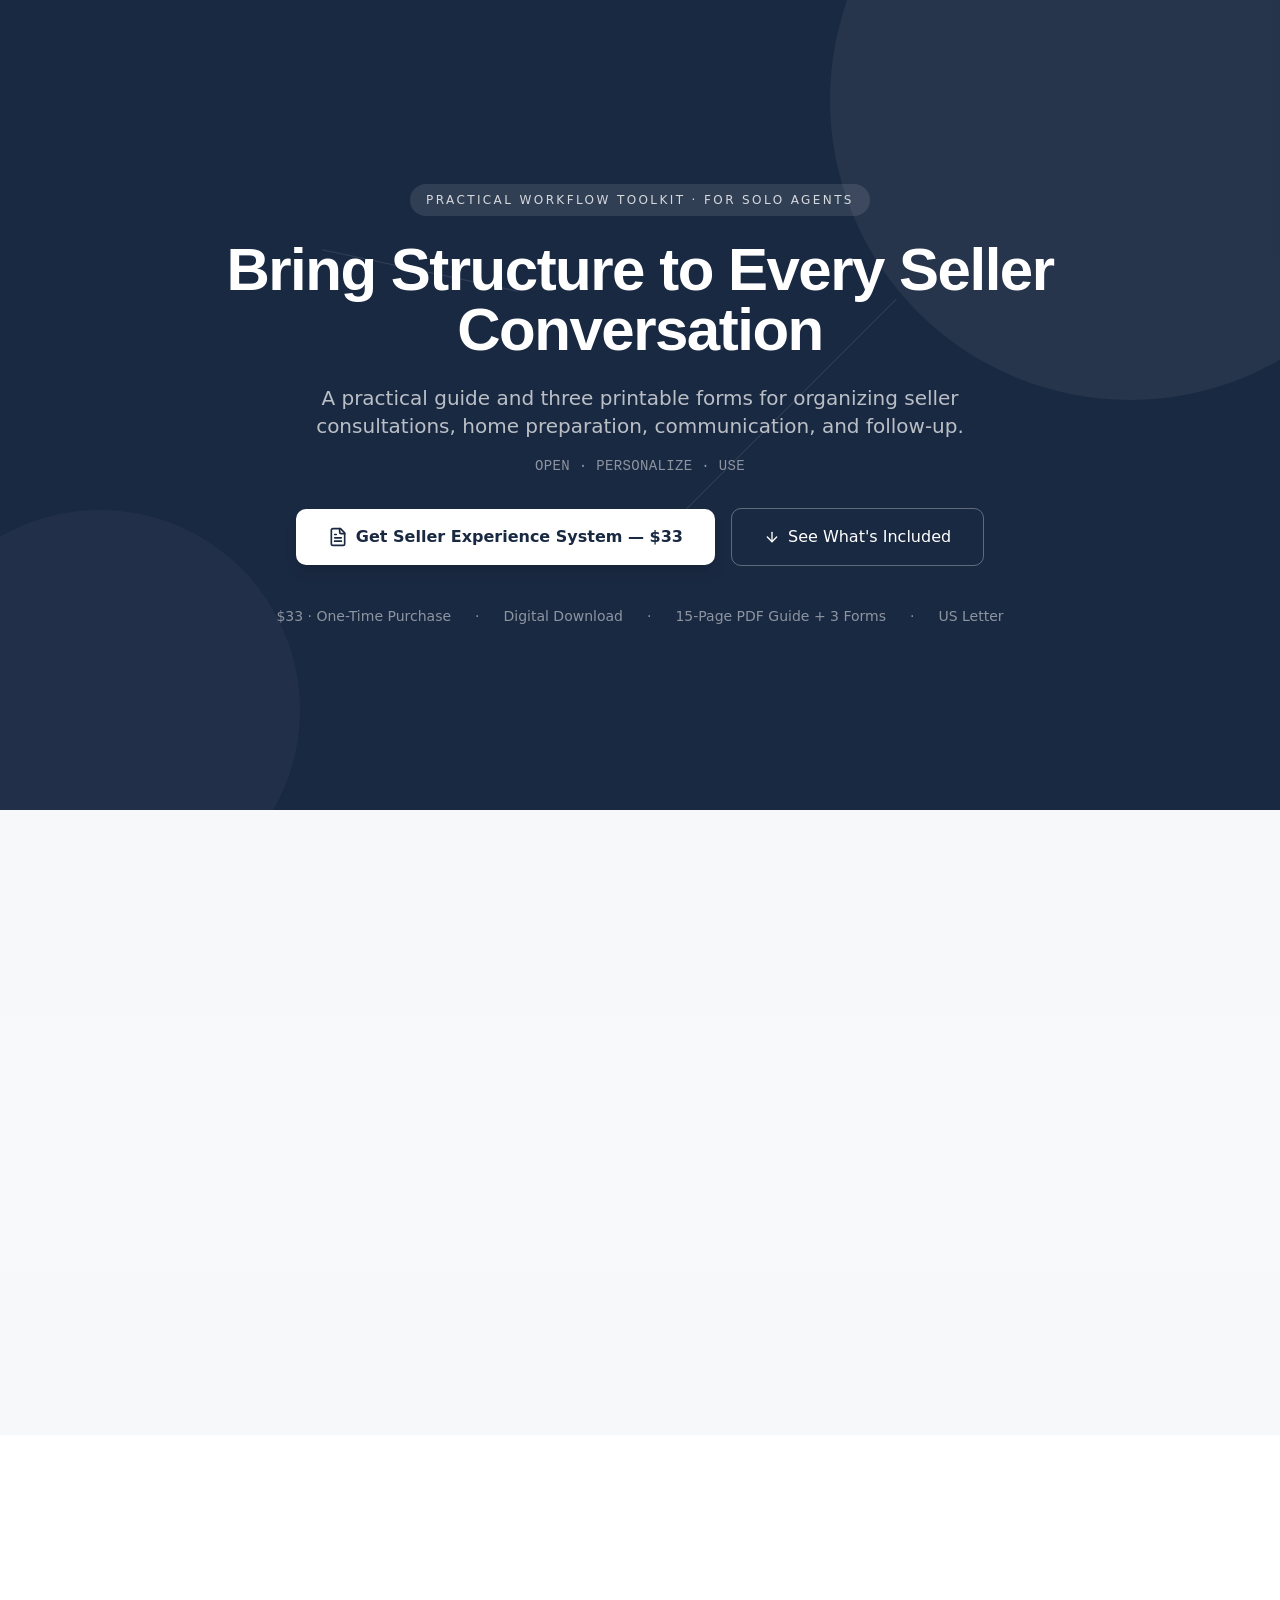
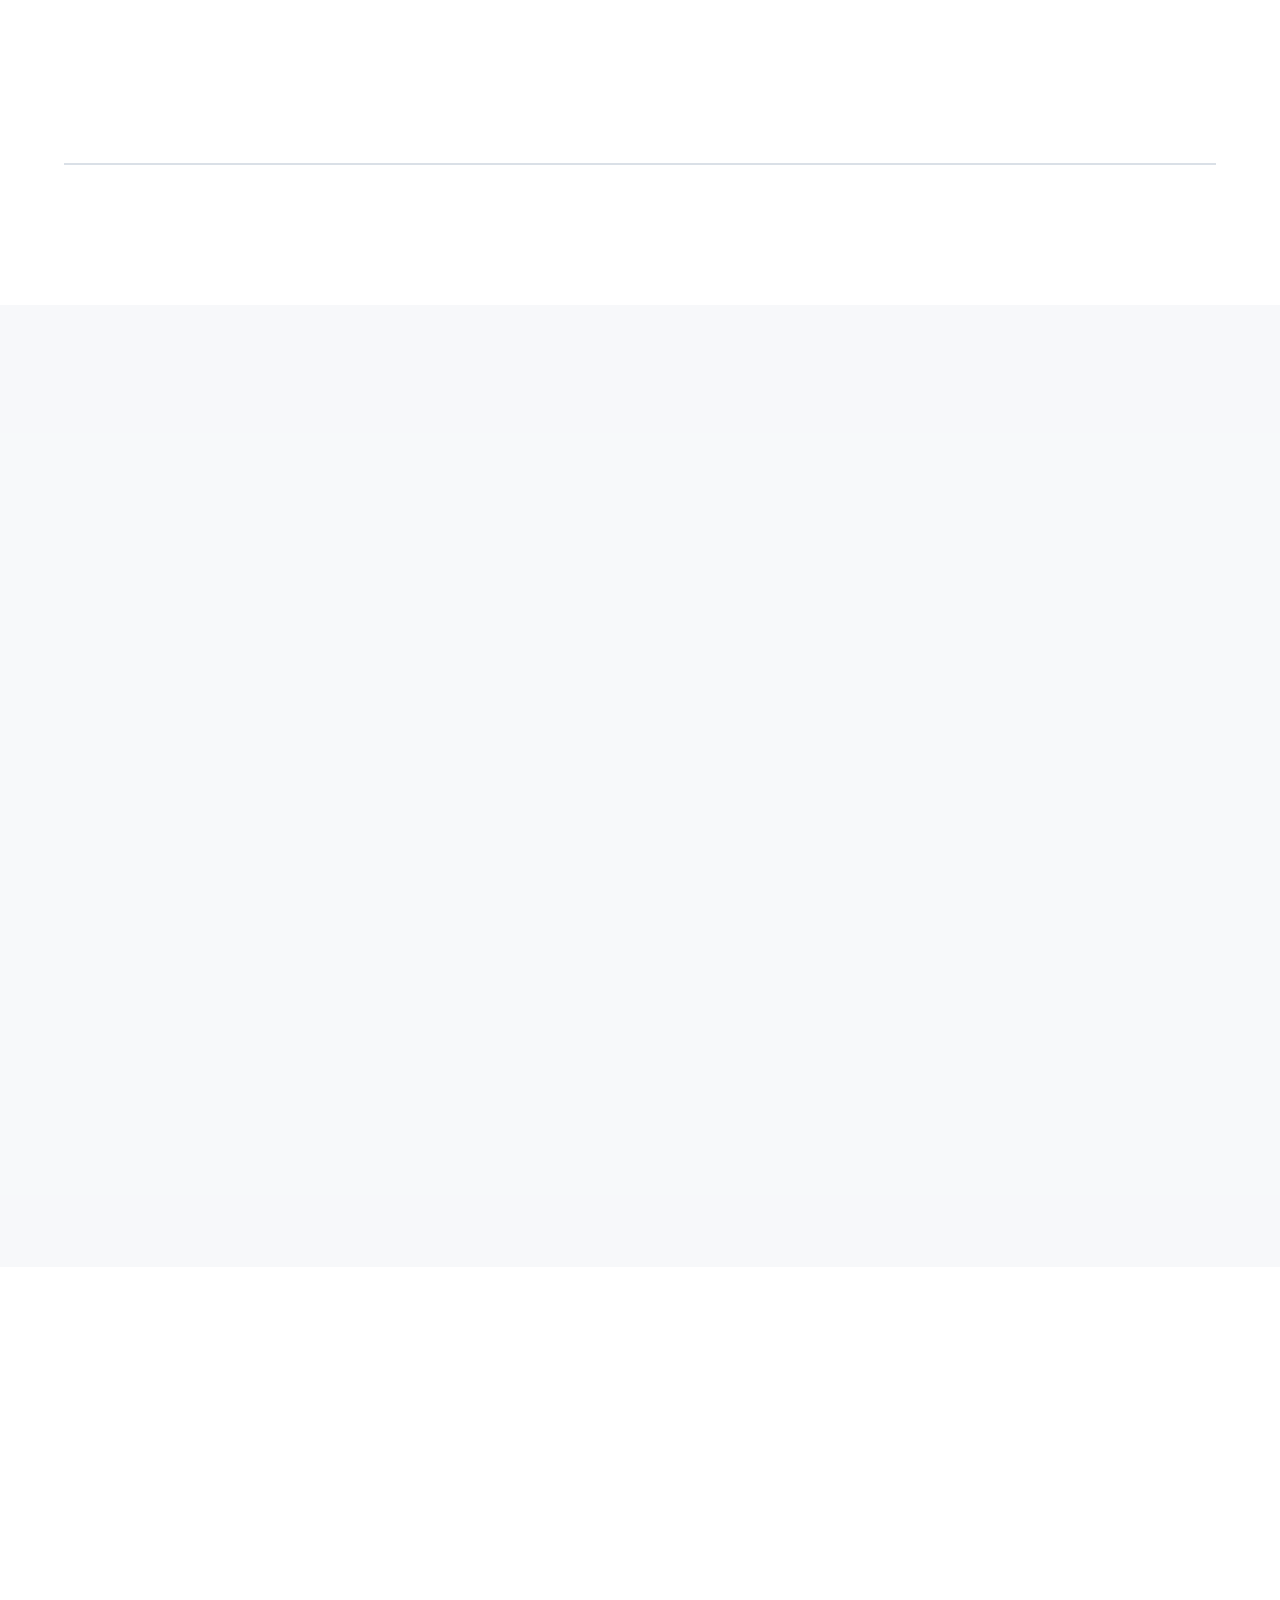
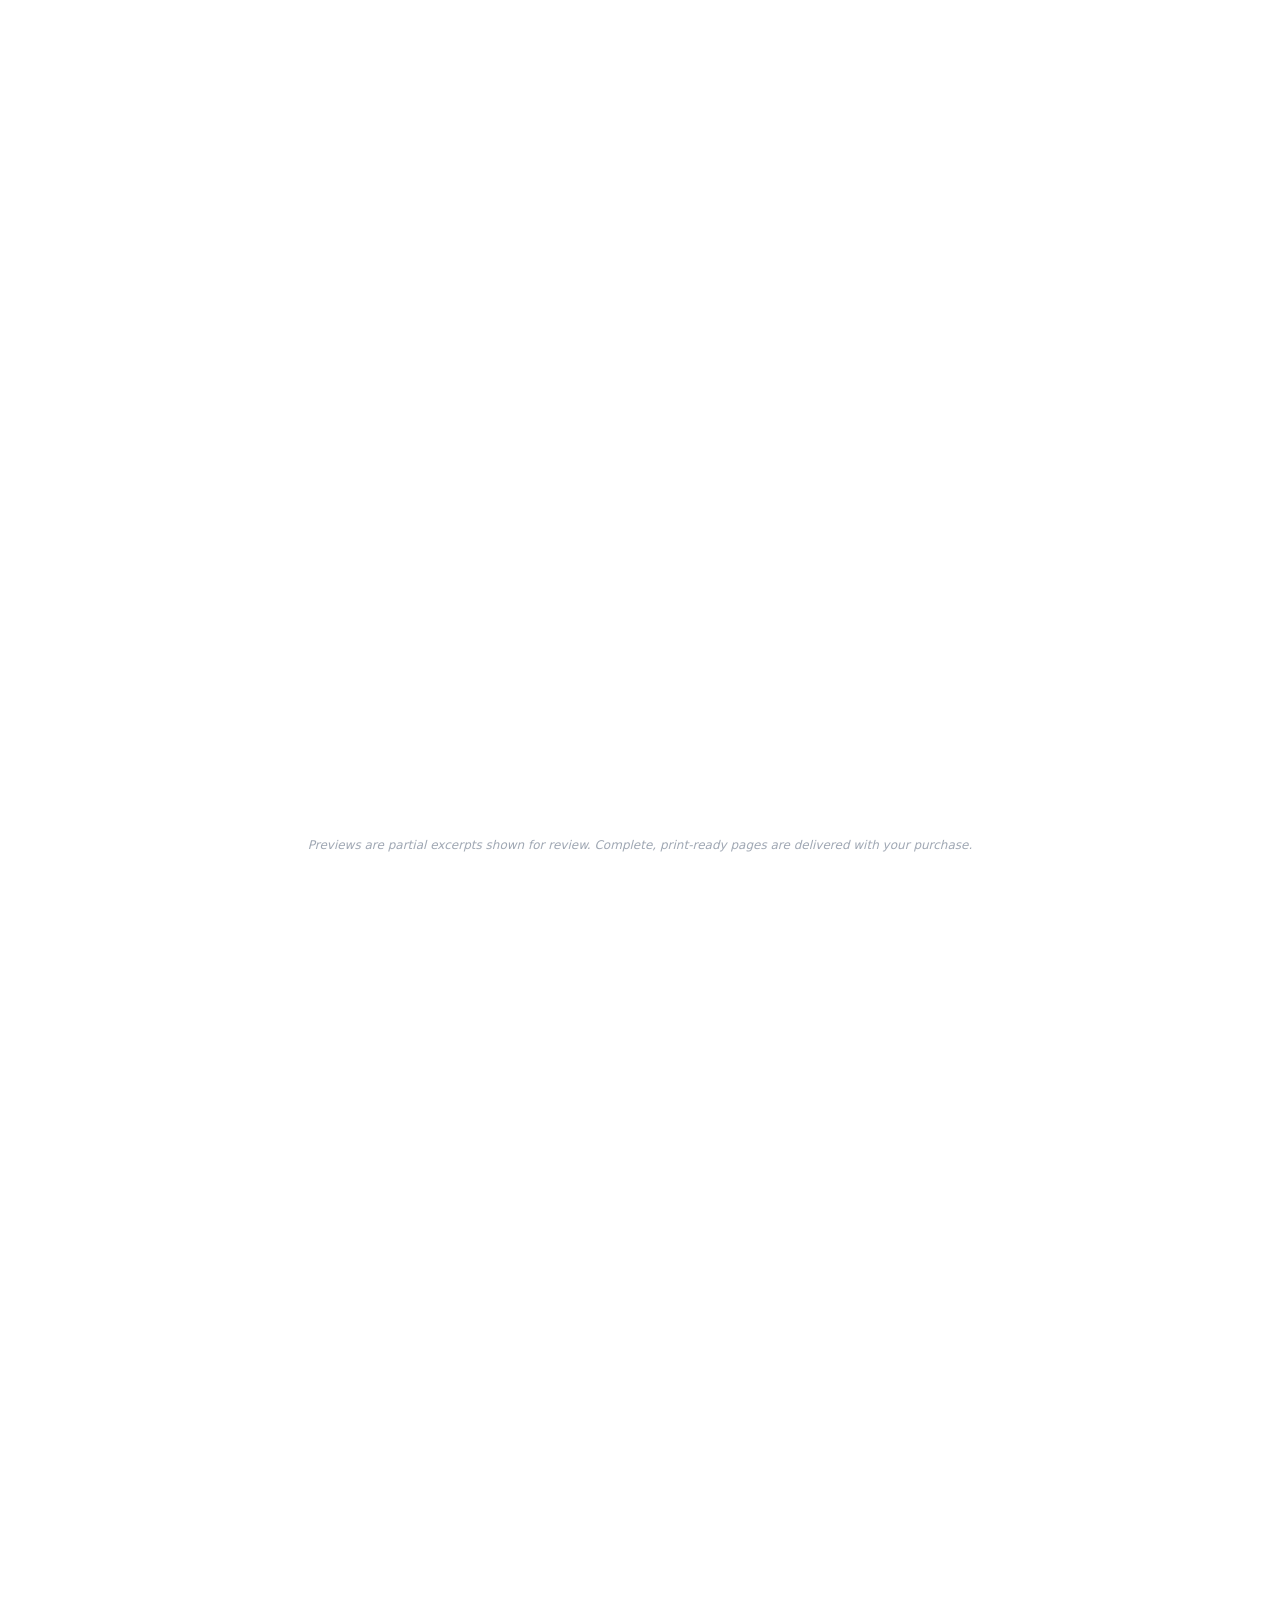
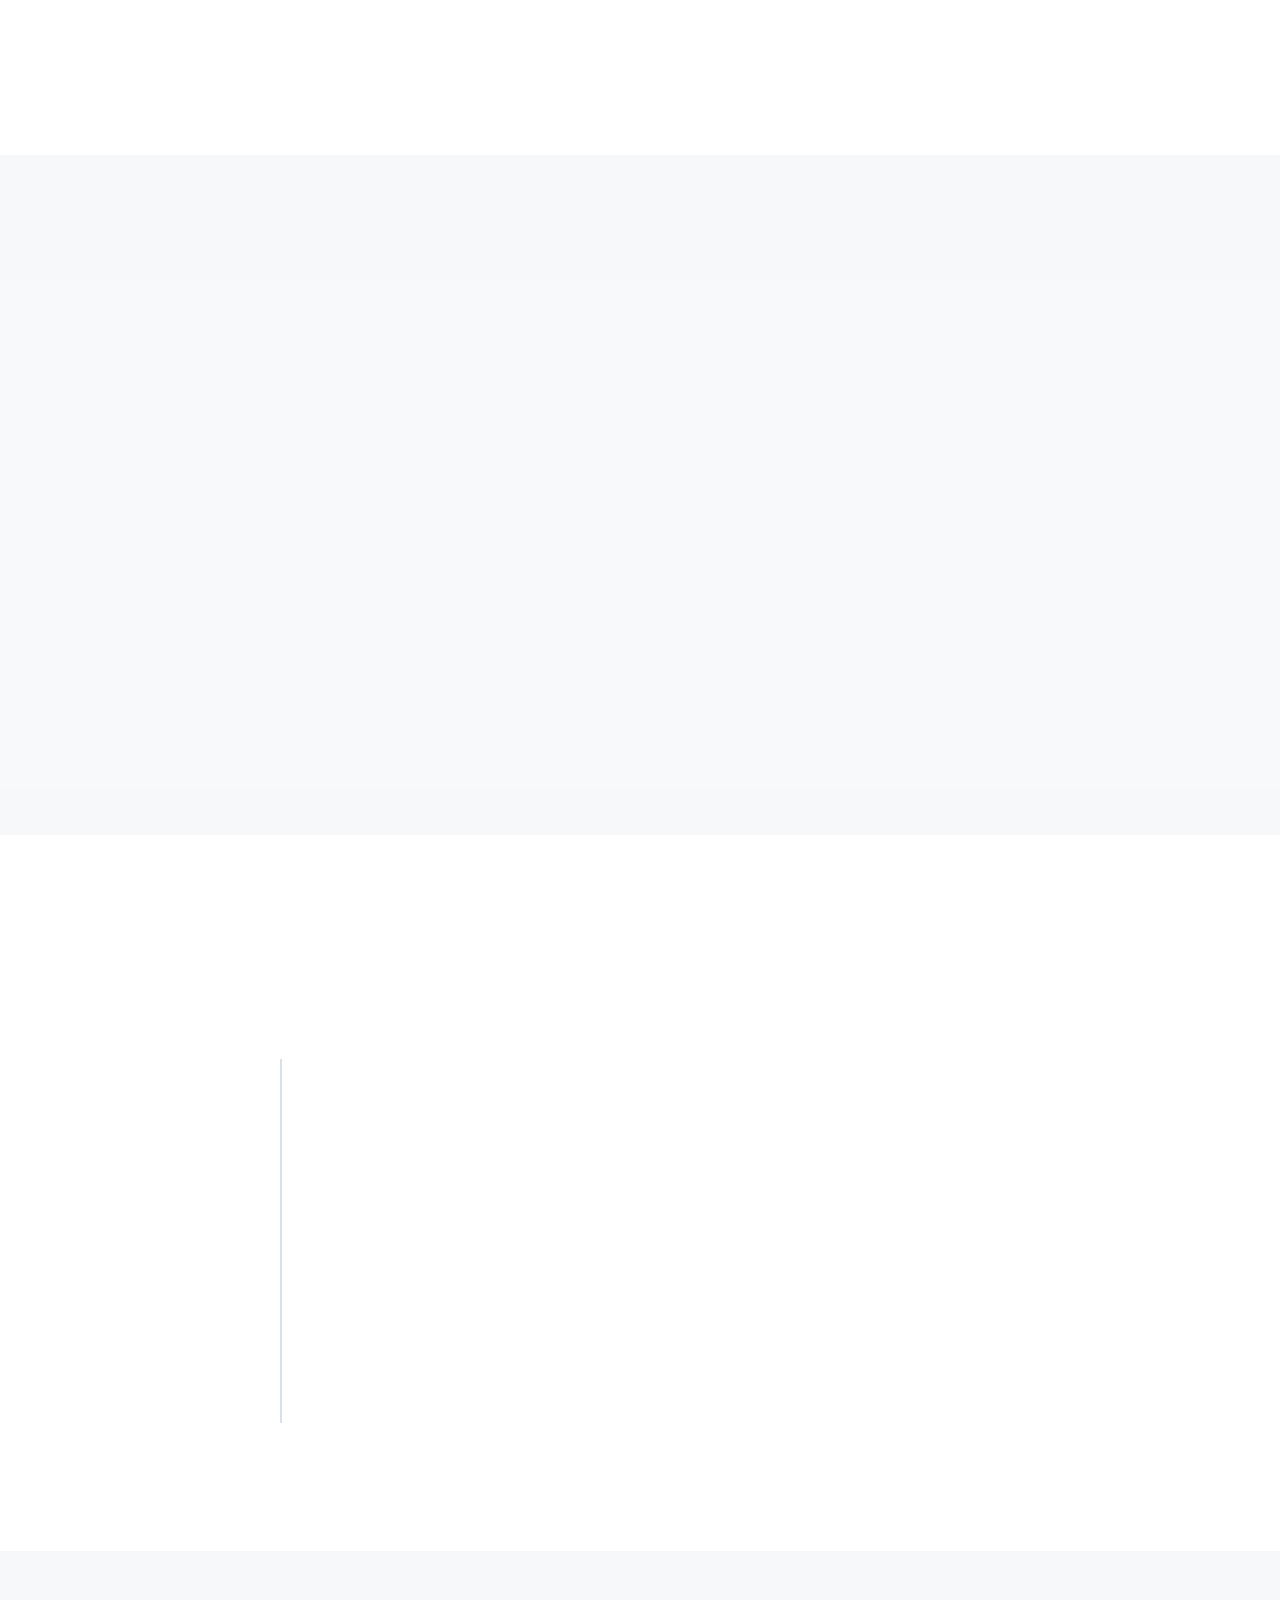
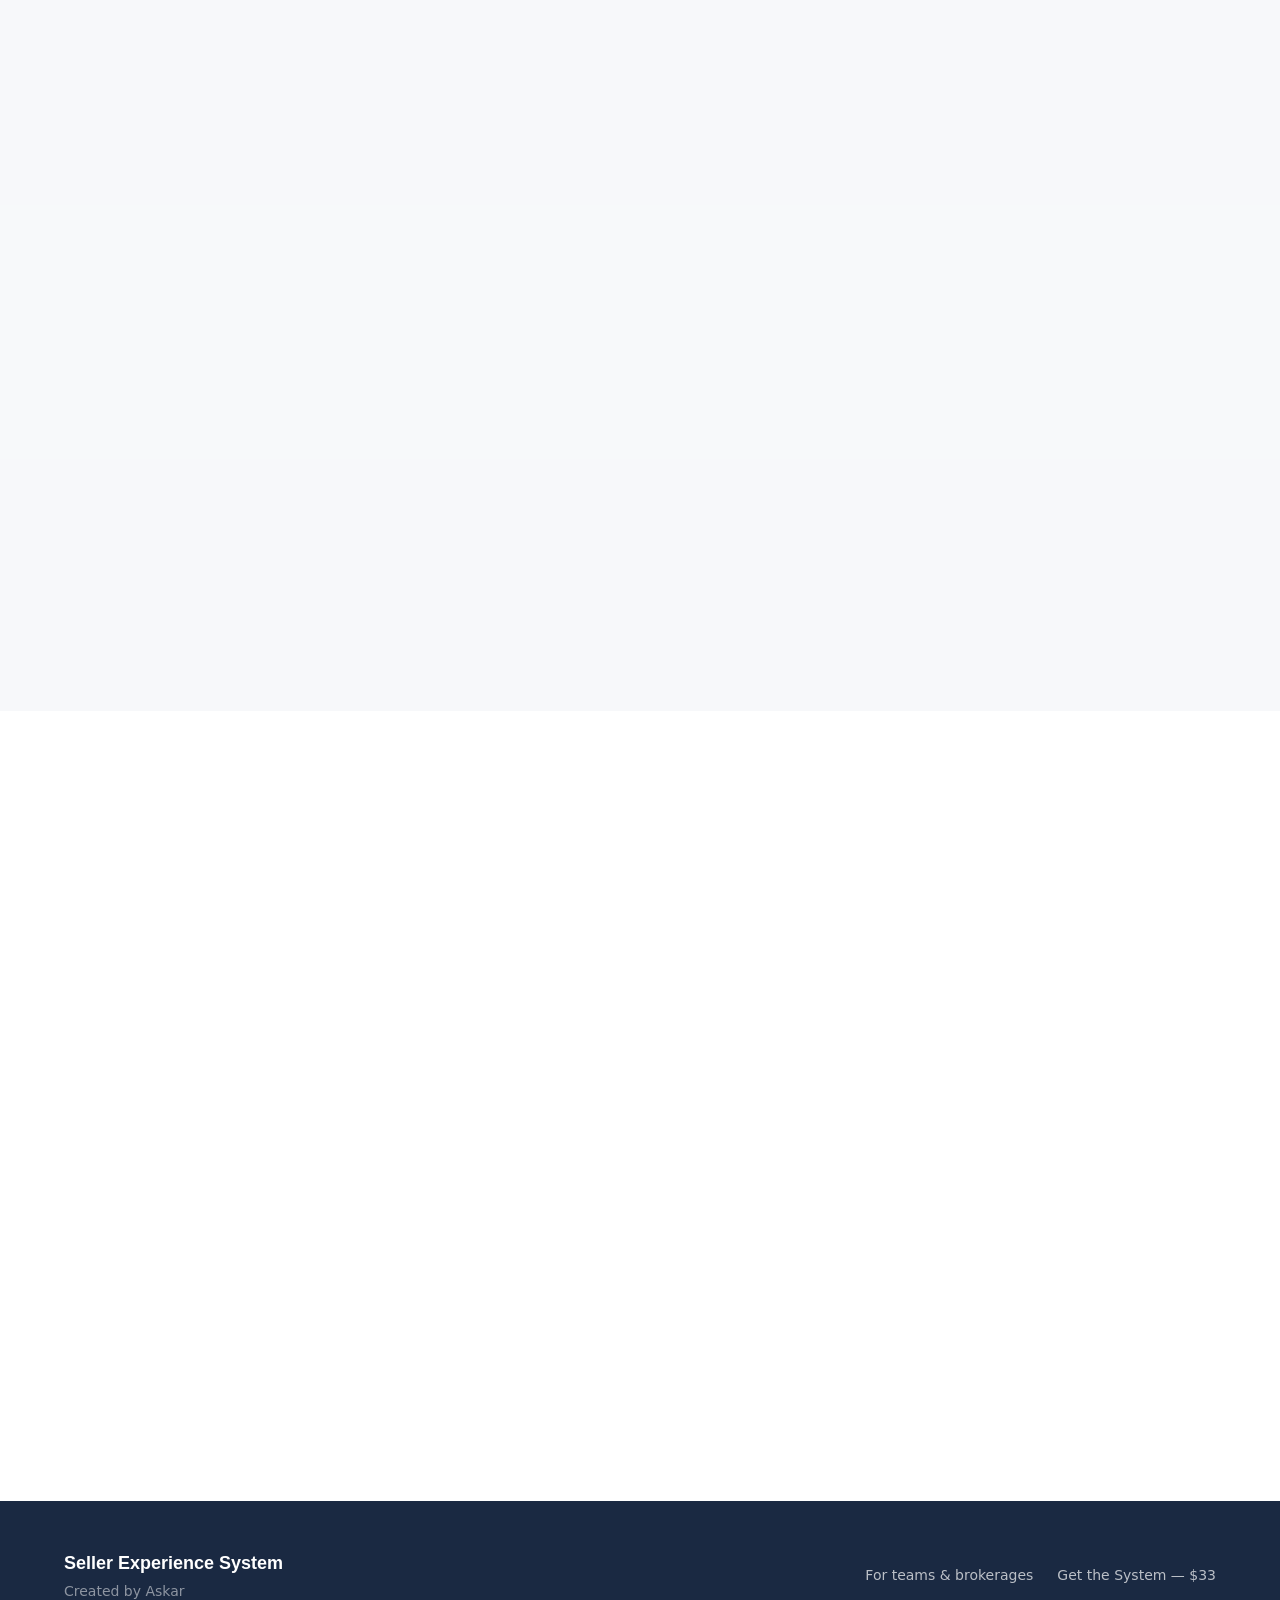
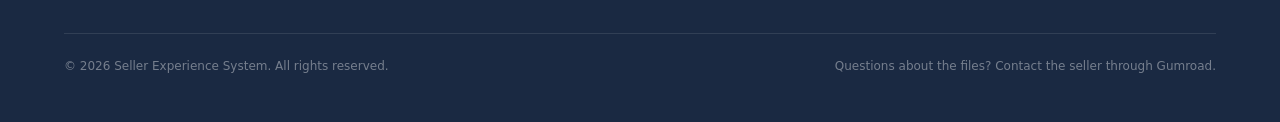
==== index.html @ e8eef48e "SES landing pages — individuals + teams" ====
<!DOCTYPE html>
<html lang="en"><head><meta charset="utf-8"><meta name="viewport" content="width=device-width, initial-scale=1"><title>🐴 Seller Experience System — Practical Workflow for Real Estate Agents</title><meta name="description" content="A 15-page PDF guide and 3 printable forms to organize your seller workflow from consultation through closing. $33 one-time purchase."><meta property="og:title" content="Seller Experience System"><meta property="og:description" content="A practical seller workflow guide with 3 printable forms for US residential real estate agents. $33."><meta property="og:image" content="og-image.png"><meta property="og:image:width" content="1200"><meta property="og:image:height" content="630"><meta name="twitter:card" content="summary_large_image"><meta name="twitter:title" content="Seller Experience System"><meta name="twitter:description" content="A practical seller workflow guide with 3 printable forms for US residential real estate agents. $33."><meta name="twitter:image" content="og-image.png"><meta name="twitter:image:width" content="1200"><meta name="twitter:image:height" content="630"><link rel="shortcut icon" href="favicon.svg"><link rel="icon" href="favicon.svg"><link rel="preload" href="/_next/static/media/5c285b27cdda1fe8-s.p.2_mbdogr7ni8i.woff2" as="font" crossorigin="" type="font/woff2"><link rel="preload" href="/_next/static/media/70bc3e132a0a741e-s.p.3t6q91iet4nsy.woff2" as="font" crossorigin="" type="font/woff2"><link rel="preload" href="/_next/static/media/fba5a26ea33df6a3-s.p.18rizl4rsrl42.woff2" as="font" crossorigin="" type="font/woff2"><style>@font-face { font-family: "DM Sans"; font-style: normal; font-weight: 100 1000; font-display: swap; src: url("../media/c3cb240f9c892514-s.3z_x6eowsw16y.woff2") format("woff2"); unicode-range: U+100-2BA, U+2BD-2C5, U+2C7-2CC, U+2CE-2D7, U+2DD-2FF, U+304, U+308, U+329, U+1D00-1DBF, U+1E00-1E9F, U+1EF2-1EFF, U+2020, U+20A0-20AB, U+20AD-20C4, U+2113, U+2C60-2C7F, U+A720-A7FF; }
@font-face { font-family: "DM Sans"; font-style: normal; font-weight: 100 1000; font-display: swap; src: url("../media/5c285b27cdda1fe8-s.p.2_mbdogr7ni8i.woff2") format("woff2"); unicode-range: U+0-FF, U+131, U+152-153, U+2BB-2BC, U+2C6, U+2DA, U+2DC, U+304, U+308, U+329, U+2000-206F, U+20AC, U+2122, U+2191, U+2193, U+2212, U+2215, U+FEFF, U+FFFD; }
@font-face { font-family: "DM Sans Fallback"; src: local("Arial"); ascent-override: 94.9%; descent-override: 29.66%; line-gap-override: 0%; size-adjust: 104.53%; }
.Edek3G_className { font-family: "DM Sans", "DM Sans Fallback"; font-style: normal; }
.Edek3G_variable { --font-sans: "DM Sans", "DM Sans Fallback"; }
@font-face { font-family: "Plus Jakarta Sans"; font-style: normal; font-weight: 200 800; font-display: swap; src: url("../media/0b1dc8ddaa74ba49-s.0e__wj8580tc5.woff2") format("woff2"); unicode-range: U+460-52F, U+1C80-1C8A, U+20B4, U+2DE0-2DFF, U+A640-A69F, U+FE2E-FE2F; }
@font-face { font-family: "Plus Jakarta Sans"; font-style: normal; font-weight: 200 800; font-display: swap; src: url("../media/e629b5bc06499d58-s.10u7vx61f1ie7.woff2") format("woff2"); unicode-range: U+102-103, U+110-111, U+128-129, U+168-169, U+1A0-1A1, U+1AF-1B0, U+300-301, U+303-304, U+308-309, U+323, U+329, U+1EA0-1EF9, U+20AB; }
@font-face { font-family: "Plus Jakarta Sans"; font-style: normal; font-weight: 200 800; font-display: swap; src: url("../media/1a099d89ee94ee96-s.35a5cae5tspm2.woff2") format("woff2"); unicode-range: U+100-2BA, U+2BD-2C5, U+2C7-2CC, U+2CE-2D7, U+2DD-2FF, U+304, U+308, U+329, U+1D00-1DBF, U+1E00-1E9F, U+1EF2-1EFF, U+2020, U+20A0-20AB, U+20AD-20C4, U+2113, U+2C60-2C7F, U+A720-A7FF; }
@font-face { font-family: "Plus Jakarta Sans"; font-style: normal; font-weight: 200 800; font-display: swap; src: url("../media/fba5a26ea33df6a3-s.p.18rizl4rsrl42.woff2") format("woff2"); unicode-range: U+0-FF, U+131, U+152-153, U+2BB-2BC, U+2C6, U+2DA, U+2DC, U+304, U+308, U+329, U+2000-206F, U+20AC, U+2122, U+2191, U+2193, U+2212, U+2215, U+FEFF, U+FFFD; }
@font-face { font-family: "Plus Jakarta Sans Fallback"; src: local("Arial"); ascent-override: 98.88%; descent-override: 21.15%; line-gap-override: 0%; size-adjust: 104.98%; }
.zfJaSa_className { font-family: "Plus Jakarta Sans", "Plus Jakarta Sans Fallback"; font-style: normal; }
.zfJaSa_variable { --font-display: "Plus Jakarta Sans", "Plus Jakarta Sans Fallback"; }
@font-face { font-family: "JetBrains Mono"; font-style: normal; font-weight: 100 800; font-display: swap; src: url("../media/13bf9871fe164e7f-s.2f7nqdagzwx2-.woff2") format("woff2"); unicode-range: U+460-52F, U+1C80-1C8A, U+20B4, U+2DE0-2DFF, U+A640-A69F, U+FE2E-FE2F; }
@font-face { font-family: "JetBrains Mono"; font-style: normal; font-weight: 100 800; font-display: swap; src: url("../media/cc545e633e20c56d-s.176arc174-8zp.woff2") format("woff2"); unicode-range: U+301, U+400-45F, U+490-491, U+4B0-4B1, U+2116; }
@font-face { font-family: "JetBrains Mono"; font-style: normal; font-weight: 100 800; font-display: swap; src: url("../media/71b036adf157cdcf-s.0bp8oijd_gu96.woff2") format("woff2"); unicode-range: U+370-377, U+37A-37F, U+384-38A, U+38C, U+38E-3A1, U+3A3-3FF; }
@font-face { font-family: "JetBrains Mono"; font-style: normal; font-weight: 100 800; font-display: swap; src: url("../media/89b21bb081cb7469-s.1fby2rem9ngyr.woff2") format("woff2"); unicode-range: U+102-103, U+110-111, U+128-129, U+168-169, U+1A0-1A1, U+1AF-1B0, U+300-301, U+303-304, U+308-309, U+323, U+329, U+1EA0-1EF9, U+20AB; }
@font-face { font-family: "JetBrains Mono"; font-style: normal; font-weight: 100 800; font-display: swap; src: url("../media/3fe682a82f50d426-s.0vfdmo25voy_0.woff2") format("woff2"); unicode-range: U+100-2BA, U+2BD-2C5, U+2C7-2CC, U+2CE-2D7, U+2DD-2FF, U+304, U+308, U+329, U+1D00-1DBF, U+1E00-1E9F, U+1EF2-1EFF, U+2020, U+20A0-20AB, U+20AD-20C4, U+2113, U+2C60-2C7F, U+A720-A7FF; }
@font-face { font-family: "JetBrains Mono"; font-style: normal; font-weight: 100 800; font-display: swap; src: url("../media/70bc3e132a0a741e-s.p.3t6q91iet4nsy.woff2") format("woff2"); unicode-range: U+0-FF, U+131, U+152-153, U+2BB-2BC, U+2C6, U+2DA, U+2DC, U+304, U+308, U+329, U+2000-206F, U+20AC, U+2122, U+2191, U+2193, U+2212, U+2215, U+FEFF, U+FFFD; }
@font-face { font-family: "JetBrains Mono Fallback"; src: local("Arial"); ascent-override: 75.79%; descent-override: 22.29%; line-gap-override: 0%; size-adjust: 134.59%; }
.D88TVW_className { font-family: "JetBrains Mono", "JetBrains Mono Fallback"; font-style: normal; }
.D88TVW_variable { --font-mono: "JetBrains Mono", "JetBrains Mono Fallback"; }
*, ::before, ::after { box-sizing: border-box; border: 0px solid rgb(229, 231, 235); }
::before, ::after { --tw-content: ""; }
html, :host { text-size-adjust: 100%; tab-size: 4; line-height: 1.5; font-family: var(--font-sans), system-ui, sans-serif; font-feature-settings: normal; font-variation-settings: normal; -webkit-tap-highlight-color: transparent; }
body { line-height: inherit; margin: 0px; }
hr { height: 0px; color: inherit; border-top-width: 1px; }
abbr:where([title]) { text-decoration: underline dotted; }
h1, h2, h3, h4, h5, h6 { font-size: inherit; font-weight: inherit; }
a { color: inherit; text-decoration: inherit; }
b, strong { font-weight: bolder; }
code, kbd, samp, pre { font-family: var(--font-mono), ui-monospace, monospace; font-feature-settings: normal; font-variation-settings: normal; font-size: 1em; }
small { font-size: 80%; }
sub, sup { vertical-align: baseline; font-size: 75%; line-height: 0; position: relative; }
sub { bottom: -0.25em; }
sup { top: -0.5em; }
table { text-indent: 0px; border-color: inherit; border-collapse: collapse; }
button, input, optgroup, select, textarea { font-feature-settings: inherit; font-variation-settings: inherit; font-family: inherit; font-size: 100%; font-weight: inherit; line-height: inherit; color: inherit; margin: 0px; padding: 0px; }
button, select { text-transform: none; }
button, [type="button"], [type="reset"], [type="submit"] { appearance: button; background-color: rgba(0, 0, 0, 0); background-image: none; }
progress { vertical-align: baseline; }
::-webkit-inner-spin-button { height: auto; }
::-webkit-outer-spin-button { height: auto; }
[type="search"] { appearance: textfield; outline-offset: -2px; }
::-webkit-search-decoration { appearance: none; }
::-webkit-file-upload-button { appearance: button; font: inherit; }
summary { display: list-item; }
blockquote, dl, dd, h1, h2, h3, h4, h5, h6, hr, figure, p, pre { margin: 0px; }
fieldset { margin: 0px; padding: 0px; }
legend { padding: 0px; }
ol, ul, menu { margin: 0px; padding: 0px; list-style: none; }
dialog { padding: 0px; }
textarea { resize: vertical; }
input::placeholder, textarea::placeholder { opacity: 1; color: rgb(156, 163, 175); }
button, [role="button"] { cursor: pointer; }
:disabled { cursor: default; }
img, svg, video, canvas, audio, iframe, embed, object { vertical-align: middle; display: block; }
img, video { max-width: 100%; height: auto; }
[hidden] { display: none; }
:root { --background: 0 0% 100%; --foreground: 215 42% 18%; --card: 210 20% 97%; --card-foreground: 215 42% 18%; --popover: 0 0% 100%; --popover-foreground: 215 42% 18%; --primary: 218 43% 18%; --primary-foreground: 0 0% 100%; --secondary: 213 30% 93%; --secondary-foreground: 215 42% 18%; --muted: 210 20% 95%; --muted-foreground: 215 15% 44%; --accent: 213 30% 88%; --accent-foreground: 215 42% 18%; --destructive: 0 84% 60%; --destructive-foreground: 0 0% 10%; --border: 214 20% 88%; --input: 214 20% 88%; --ring: 218 43% 18%; --radius: .625rem; --shadow-sm: 0 1px 3px #00000014; --shadow-md: 0 4px 12px #0000001a; --shadow-lg: 0 8px 24px #0000001f; --duration-fast: .15s; --duration-normal: .25s; --duration-slow: .35s; }
* { border-color: hsl(var(--border)); }
body { background-color: hsl(var(--background)); color: hsl(var(--foreground)); }
*, ::before, ::after, ::backdrop { --tw-border-spacing-x: 0; --tw-border-spacing-y: 0; --tw-translate-x: 0; --tw-translate-y: 0; --tw-rotate: 0; --tw-skew-x: 0; --tw-skew-y: 0; --tw-scale-x: 1; --tw-scale-y: 1; --tw-pan-x: ; --tw-pan-y: ; --tw-pinch-zoom: ; --tw-scroll-snap-strictness: proximity; --tw-gradient-from-position: ; --tw-gradient-via-position: ; --tw-gradient-to-position: ; --tw-ordinal: ; --tw-slashed-zero: ; --tw-numeric-figure: ; --tw-numeric-spacing: ; --tw-numeric-fraction: ; --tw-ring-inset: ; --tw-ring-offset-width: 0px; --tw-ring-offset-color: #fff; --tw-ring-color: #3b82f680; --tw-ring-offset-shadow: 0 0 #0000; --tw-ring-shadow: 0 0 #0000; --tw-shadow: 0 0 #0000; --tw-shadow-colored: 0 0 #0000; --tw-blur: ; --tw-brightness: ; --tw-contrast: ; --tw-grayscale: ; --tw-hue-rotate: ; --tw-invert: ; --tw-saturate: ; --tw-sepia: ; --tw-drop-shadow: ; --tw-backdrop-blur: ; --tw-backdrop-brightness: ; --tw-backdrop-contrast: ; --tw-backdrop-grayscale: ; --tw-backdrop-hue-rotate: ; --tw-backdrop-invert: ; --tw-backdrop-opacity: ; --tw-backdrop-saturate: ; --tw-backdrop-sepia: ; }
.sr-only { clip: rect(0px, 0px, 0px, 0px); white-space: nowrap; border-width: 0px; width: 1px; height: 1px; margin: -1px; padding: 0px; position: absolute; overflow: hidden; }
.pointer-events-none { pointer-events: none; }
.pointer-events-auto { pointer-events: auto; }
.visible { visibility: visible; }
.invisible { visibility: hidden; }
.fixed { position: fixed; }
.absolute { position: absolute; }
.relative { position: relative; }
.sticky { position: sticky; }
.inset-0 { inset: 0px; }
.inset-x-0 { left: 0px; right: 0px; }
.inset-y-0 { top: 0px; bottom: 0px; }
.-bottom-12 { bottom: -3rem; }
.-left-12 { left: -3rem; }
.-right-12 { right: -3rem; }
.-top-12 { top: -3rem; }
.bottom-0 { bottom: 0px; }
.bottom-4 { bottom: 1rem; }
.left-0 { left: 0px; }
.left-1 { left: 0.25rem; }
.left-1\/2 { left: 50%; }
.left-1\/4 { left: 25%; }
.left-2 { left: 0.5rem; }
.left-6 { left: 1.5rem; }
.left-\[11px\] { left: 11px; }
.left-\[50\%\] { left: 50%; }
.right-0 { right: 0px; }
.right-1 { right: 0.25rem; }
.right-1\/4 { right: 25%; }
.right-2 { right: 0.5rem; }
.right-4 { right: 1rem; }
.top-0 { top: 0px; }
.top-1\/2 { top: 50%; }
.top-1\/3 { top: 33.3333%; }
.top-1\/4 { top: 25%; }
.top-2 { top: 0.5rem; }
.top-2\/3 { top: 66.6667%; }
.top-4 { top: 1rem; }
.top-8 { top: 2rem; }
.top-\[1px\] { top: 1px; }
.top-\[50\%\] { top: 50%; }
.top-\[60\%\] { top: 60%; }
.top-full { top: 100%; }
.z-10 { z-index: 10; }
.z-30 { z-index: 30; }
.z-40 { z-index: 40; }
.z-50 { z-index: 50; }
.z-\[100\] { z-index: 100; }
.z-\[1\] { z-index: 1; }
.-mx-1 { margin-left: -0.25rem; margin-right: -0.25rem; }
.mx-auto { margin-left: auto; margin-right: auto; }
.my-1 { margin-top: 0.25rem; margin-bottom: 0.25rem; }
.-ml-4 { margin-left: -1rem; }
.-ml-\[18px\] { margin-left: -18px; }
.-mt-4 { margin-top: -1rem; }
.mb-1 { margin-bottom: 0.25rem; }
.mb-10 { margin-bottom: 2.5rem; }
.mb-14 { margin-bottom: 3.5rem; }
.mb-2 { margin-bottom: 0.5rem; }
.mb-3 { margin-bottom: 0.75rem; }
.mb-4 { margin-bottom: 1rem; }
.mb-5 { margin-bottom: 1.25rem; }
.mb-6 { margin-bottom: 1.5rem; }
.mb-8 { margin-bottom: 2rem; }
.ml-1 { margin-left: 0.25rem; }
.ml-2 { margin-left: 0.5rem; }
.ml-auto { margin-left: auto; }
.mr-2 { margin-right: 0.5rem; }
.mt-0 { margin-top: 0px; }
.mt-0\.5 { margin-top: 0.125rem; }
.mt-1 { margin-top: 0.25rem; }
.mt-1\.5 { margin-top: 0.375rem; }
.mt-14 { margin-top: 3.5rem; }
.mt-2 { margin-top: 0.5rem; }
.mt-24 { margin-top: 6rem; }
.mt-4 { margin-top: 1rem; }
.mt-6 { margin-top: 1.5rem; }
.mt-8 { margin-top: 2rem; }
.mt-auto { margin-top: auto; }
.block { display: block; }
.inline-block { display: inline-block; }
.flex { display: flex; }
.inline-flex { display: inline-flex; }
.table { display: table; }
.grid { display: grid; }
.hidden { display: none; }
.aspect-\[760\/453\] { aspect-ratio: 760 / 453; }
.aspect-\[760\/536\] { aspect-ratio: 760 / 536; }
.aspect-\[800\/1035\] { aspect-ratio: 800 / 1035; }
.aspect-square { aspect-ratio: 1 / 1; }
.h-1 { height: 0.25rem; }
.h-1\.5 { height: 0.375rem; }
.h-10 { height: 2.5rem; }
.h-11 { height: 2.75rem; }
.h-12 { height: 3rem; }
.h-14 { height: 3.5rem; }
.h-2 { height: 0.5rem; }
.h-2\.5 { height: 0.625rem; }
.h-3 { height: 0.75rem; }
.h-3\.5 { height: 0.875rem; }
.h-4 { height: 1rem; }
.h-5 { height: 1.25rem; }
.h-6 { height: 1.5rem; }
.h-7 { height: 1.75rem; }
.h-8 { height: 2rem; }
.h-9 { height: 2.25rem; }
.h-\[1px\] { height: 1px; }
.h-\[2px\] { height: 2px; }
.h-\[400px\] { height: 400px; }
.h-\[420px\] { height: 420px; }
.h-\[500px\] { height: 500px; }
.h-\[600px\] { height: 600px; }
.h-\[var\(--radix-navigation-menu-viewport-height\)\] { height: var(--radix-navigation-menu-viewport-height); }
.h-\[var\(--radix-select-trigger-height\)\] { height: var(--radix-select-trigger-height); }
.h-auto { height: auto; }
.h-full { height: 100%; }
.h-px { height: 1px; }
.max-h-96 { max-height: 24rem; }
.max-h-\[300px\] { max-height: 300px; }
.max-h-screen { max-height: 100vh; }
.min-h-\[80px\] { min-height: 80px; }
.min-h-\[90vh\] { min-height: 90vh; }
.min-h-screen { min-height: 100vh; }
.w-1 { width: 0.25rem; }
.w-1\.5 { width: 0.375rem; }
.w-10 { width: 2.5rem; }
.w-11 { width: 2.75rem; }
.w-12 { width: 3rem; }
.w-14 { width: 3.5rem; }
.w-2 { width: 0.5rem; }
.w-2\.5 { width: 0.625rem; }
.w-3 { width: 0.75rem; }
.w-3\.5 { width: 0.875rem; }
.w-3\/4 { width: 75%; }
.w-4 { width: 1rem; }
.w-5 { width: 1.25rem; }
.w-6 { width: 1.5rem; }
.w-64 { width: 16rem; }
.w-7 { width: 1.75rem; }
.w-72 { width: 18rem; }
.w-8 { width: 2rem; }
.w-9 { width: 2.25rem; }
.w-\[100px\] { width: 100px; }
.w-\[1px\] { width: 1px; }
.w-\[200px\] { width: 200px; }
.w-\[220px\] { width: 220px; }
.w-\[260px\] { width: 260px; }
.w-\[2px\] { width: 2px; }
.w-\[300px\] { width: 300px; }
.w-\[400px\] { width: 400px; }
.w-\[420px\] { width: 420px; }
.w-\[500px\] { width: 500px; }
.w-\[600px\] { width: 600px; }
.w-auto { width: auto; }
.w-full { width: 100%; }
.w-max { width: max-content; }
.w-px { width: 1px; }
.min-w-0 { min-width: 0px; }
.min-w-\[12rem\] { min-width: 12rem; }
.min-w-\[8rem\] { min-width: 8rem; }
.min-w-\[var\(--radix-select-trigger-width\)\] { min-width: var(--radix-select-trigger-width); }
.max-w-2xl { max-width: 42rem; }
.max-w-3xl { max-width: 48rem; }
.max-w-4xl { max-width: 56rem; }
.max-w-6xl { max-width: 72rem; }
.max-w-7xl { max-width: 80rem; }
.max-w-\[1200px\] { max-width: 1200px; }
.max-w-full { max-width: 100%; }
.max-w-lg { max-width: 32rem; }
.max-w-max { max-width: max-content; }
.max-w-md { max-width: 28rem; }
.flex-1 { flex: 1 1 0%; }
.flex-shrink-0, .shrink-0 { flex-shrink: 0; }
.grow { flex-grow: 1; }
.grow-0 { flex-grow: 0; }
.basis-full { flex-basis: 100%; }
.caption-bottom { caption-side: bottom; }
.border-collapse { border-collapse: collapse; }
.-translate-x-1\/2 { --tw-translate-x: -50%; transform: translate(var(--tw-translate-x), var(--tw-translate-y)) rotate(var(--tw-rotate)) skewX(var(--tw-skew-x)) skewY(var(--tw-skew-y)) scaleX(var(--tw-scale-x)) scaleY(var(--tw-scale-y)); }
.-translate-x-1\/4 { --tw-translate-x: -25%; transform: translate(var(--tw-translate-x), var(--tw-translate-y)) rotate(var(--tw-rotate)) skewX(var(--tw-skew-x)) skewY(var(--tw-skew-y)) scaleX(var(--tw-scale-x)) scaleY(var(--tw-scale-y)); }
.-translate-x-full { --tw-translate-x: -100%; transform: translate(var(--tw-translate-x), var(--tw-translate-y)) rotate(var(--tw-rotate)) skewX(var(--tw-skew-x)) skewY(var(--tw-skew-y)) scaleX(var(--tw-scale-x)) scaleY(var(--tw-scale-y)); }
.-translate-y-1\/2 { --tw-translate-y: -50%; transform: translate(var(--tw-translate-x), var(--tw-translate-y)) rotate(var(--tw-rotate)) skewX(var(--tw-skew-x)) skewY(var(--tw-skew-y)) scaleX(var(--tw-scale-x)) scaleY(var(--tw-scale-y)); }
.-translate-y-1\/3 { --tw-translate-y: -33.3333%; transform: translate(var(--tw-translate-x), var(--tw-translate-y)) rotate(var(--tw-rotate)) skewX(var(--tw-skew-x)) skewY(var(--tw-skew-y)) scaleX(var(--tw-scale-x)) scaleY(var(--tw-scale-y)); }
.translate-x-0 { --tw-translate-x: 0px; transform: translate(var(--tw-translate-x), var(--tw-translate-y)) rotate(var(--tw-rotate)) skewX(var(--tw-skew-x)) skewY(var(--tw-skew-y)) scaleX(var(--tw-scale-x)) scaleY(var(--tw-scale-y)); }
.translate-x-1\/4 { --tw-translate-x: 25%; transform: translate(var(--tw-translate-x), var(--tw-translate-y)) rotate(var(--tw-rotate)) skewX(var(--tw-skew-x)) skewY(var(--tw-skew-y)) scaleX(var(--tw-scale-x)) scaleY(var(--tw-scale-y)); }
.translate-x-\[-50\%\] { --tw-translate-x: -50%; transform: translate(var(--tw-translate-x), var(--tw-translate-y)) rotate(var(--tw-rotate)) skewX(var(--tw-skew-x)) skewY(var(--tw-skew-y)) scaleX(var(--tw-scale-x)) scaleY(var(--tw-scale-y)); }
.translate-y-1\/4 { --tw-translate-y: 25%; transform: translate(var(--tw-translate-x), var(--tw-translate-y)) rotate(var(--tw-rotate)) skewX(var(--tw-skew-x)) skewY(var(--tw-skew-y)) scaleX(var(--tw-scale-x)) scaleY(var(--tw-scale-y)); }
.translate-y-\[-50\%\] { --tw-translate-y: -50%; transform: translate(var(--tw-translate-x), var(--tw-translate-y)) rotate(var(--tw-rotate)) skewX(var(--tw-skew-x)) skewY(var(--tw-skew-y)) scaleX(var(--tw-scale-x)) scaleY(var(--tw-scale-y)); }
.-rotate-45 { --tw-rotate: -45deg; transform: translate(var(--tw-translate-x), var(--tw-translate-y)) rotate(var(--tw-rotate)) skewX(var(--tw-skew-x)) skewY(var(--tw-skew-y)) scaleX(var(--tw-scale-x)) scaleY(var(--tw-scale-y)); }
.-rotate-6 { --tw-rotate: -6deg; transform: translate(var(--tw-translate-x), var(--tw-translate-y)) rotate(var(--tw-rotate)) skewX(var(--tw-skew-x)) skewY(var(--tw-skew-y)) scaleX(var(--tw-scale-x)) scaleY(var(--tw-scale-y)); }
.rotate-0 { --tw-rotate: 0deg; transform: translate(var(--tw-translate-x), var(--tw-translate-y)) rotate(var(--tw-rotate)) skewX(var(--tw-skew-x)) skewY(var(--tw-skew-y)) scaleX(var(--tw-scale-x)) scaleY(var(--tw-scale-y)); }
.rotate-12 { --tw-rotate: 12deg; transform: translate(var(--tw-translate-x), var(--tw-translate-y)) rotate(var(--tw-rotate)) skewX(var(--tw-skew-x)) skewY(var(--tw-skew-y)) scaleX(var(--tw-scale-x)) scaleY(var(--tw-scale-y)); }
.rotate-180 { --tw-rotate: 180deg; transform: translate(var(--tw-translate-x), var(--tw-translate-y)) rotate(var(--tw-rotate)) skewX(var(--tw-skew-x)) skewY(var(--tw-skew-y)) scaleX(var(--tw-scale-x)) scaleY(var(--tw-scale-y)); }
.rotate-45 { --tw-rotate: 45deg; transform: translate(var(--tw-translate-x), var(--tw-translate-y)) rotate(var(--tw-rotate)) skewX(var(--tw-skew-x)) skewY(var(--tw-skew-y)) scaleX(var(--tw-scale-x)) scaleY(var(--tw-scale-y)); }
.rotate-6 { --tw-rotate: 6deg; transform: translate(var(--tw-translate-x), var(--tw-translate-y)) rotate(var(--tw-rotate)) skewX(var(--tw-skew-x)) skewY(var(--tw-skew-y)) scaleX(var(--tw-scale-x)) scaleY(var(--tw-scale-y)); }
.rotate-90 { --tw-rotate: 90deg; transform: translate(var(--tw-translate-x), var(--tw-translate-y)) rotate(var(--tw-rotate)) skewX(var(--tw-skew-x)) skewY(var(--tw-skew-y)) scaleX(var(--tw-scale-x)) scaleY(var(--tw-scale-y)); }
.scale-0 { --tw-scale-x: 0; --tw-scale-y: 0; transform: translate(var(--tw-translate-x), var(--tw-translate-y)) rotate(var(--tw-rotate)) skewX(var(--tw-skew-x)) skewY(var(--tw-skew-y)) scaleX(var(--tw-scale-x)) scaleY(var(--tw-scale-y)); }
.scale-100 { --tw-scale-x: 1; --tw-scale-y: 1; transform: translate(var(--tw-translate-x), var(--tw-translate-y)) rotate(var(--tw-rotate)) skewX(var(--tw-skew-x)) skewY(var(--tw-skew-y)) scaleX(var(--tw-scale-x)) scaleY(var(--tw-scale-y)); }
.transform { transform: translate(var(--tw-translate-x), var(--tw-translate-y)) rotate(var(--tw-rotate)) skewX(var(--tw-skew-x)) skewY(var(--tw-skew-y)) scaleX(var(--tw-scale-x)) scaleY(var(--tw-scale-y)); }
@keyframes pulse { 
  50% { opacity: 0.5; }
}
.animate-pulse { animation: 2s cubic-bezier(0.4, 0, 0.6, 1) 0s infinite normal none running pulse; }
@keyframes spin { 
  100% { transform: rotate(360deg); }
}
.animate-spin { animation: 1s linear 0s infinite normal none running spin; }
.cursor-default { cursor: default; }
.cursor-pointer { cursor: pointer; }
.touch-none { touch-action: none; }
.select-none { user-select: none; }
.scroll-mt-28 { scroll-margin-top: 7rem; }
.list-none { list-style-type: none; }
.grid-cols-11 { grid-template-columns: repeat(11, minmax(0px, 1fr)); }
.flex-row { flex-direction: row; }
.flex-col { flex-direction: column; }
.flex-col-reverse { flex-direction: column-reverse; }
.flex-wrap { flex-wrap: wrap; }
.items-start { align-items: flex-start; }
.items-end { align-items: flex-end; }
.items-center { align-items: center; }
.justify-start { justify-content: flex-start; }
.justify-center { justify-content: center; }
.justify-between { justify-content: space-between; }
.gap-1 { gap: 0.25rem; }
.gap-1\.5 { gap: 0.375rem; }
.gap-2 { gap: 0.5rem; }
.gap-3 { gap: 0.75rem; }
.gap-4 { gap: 1rem; }
.gap-5 { gap: 1.25rem; }
.gap-6 { gap: 1.5rem; }
.gap-x-6 { column-gap: 1.5rem; }
.gap-y-2 { row-gap: 0.5rem; }
.space-x-1 > :not([hidden]) ~ :not([hidden]) { --tw-space-x-reverse: 0; margin-right: calc(.25rem * var(--tw-space-x-reverse)); margin-left: calc(.25rem * calc(1 - var(--tw-space-x-reverse))); }
.space-x-2 > :not([hidden]) ~ :not([hidden]) { --tw-space-x-reverse: 0; margin-right: calc(.5rem * var(--tw-space-x-reverse)); margin-left: calc(.5rem * calc(1 - var(--tw-space-x-reverse))); }
.space-x-4 > :not([hidden]) ~ :not([hidden]) { --tw-space-x-reverse: 0; margin-right: calc(1rem * var(--tw-space-x-reverse)); margin-left: calc(1rem * calc(1 - var(--tw-space-x-reverse))); }
.space-y-0 > :not([hidden]) ~ :not([hidden]) { --tw-space-y-reverse: 0; margin-top: calc(0px * calc(1 - var(--tw-space-y-reverse))); margin-bottom: calc(0px * var(--tw-space-y-reverse)); }
.space-y-1 > :not([hidden]) ~ :not([hidden]) { --tw-space-y-reverse: 0; margin-top: calc(.25rem * calc(1 - var(--tw-space-y-reverse))); margin-bottom: calc(.25rem * var(--tw-space-y-reverse)); }
.space-y-1\.5 > :not([hidden]) ~ :not([hidden]) { --tw-space-y-reverse: 0; margin-top: calc(.375rem * calc(1 - var(--tw-space-y-reverse))); margin-bottom: calc(.375rem * var(--tw-space-y-reverse)); }
.space-y-2 > :not([hidden]) ~ :not([hidden]) { --tw-space-y-reverse: 0; margin-top: calc(.5rem * calc(1 - var(--tw-space-y-reverse))); margin-bottom: calc(.5rem * var(--tw-space-y-reverse)); }
.space-y-3 > :not([hidden]) ~ :not([hidden]) { --tw-space-y-reverse: 0; margin-top: calc(.75rem * calc(1 - var(--tw-space-y-reverse))); margin-bottom: calc(.75rem * var(--tw-space-y-reverse)); }
.space-y-4 > :not([hidden]) ~ :not([hidden]) { --tw-space-y-reverse: 0; margin-top: calc(1rem * calc(1 - var(--tw-space-y-reverse))); margin-bottom: calc(1rem * var(--tw-space-y-reverse)); }
.space-y-5 > :not([hidden]) ~ :not([hidden]) { --tw-space-y-reverse: 0; margin-top: calc(1.25rem * calc(1 - var(--tw-space-y-reverse))); margin-bottom: calc(1.25rem * var(--tw-space-y-reverse)); }
.space-y-6 > :not([hidden]) ~ :not([hidden]) { --tw-space-y-reverse: 0; margin-top: calc(1.5rem * calc(1 - var(--tw-space-y-reverse))); margin-bottom: calc(1.5rem * var(--tw-space-y-reverse)); }
.overflow-auto { overflow: auto; }
.overflow-hidden { overflow: hidden; }
.overflow-y-auto { overflow-y: auto; }
.overflow-x-hidden { overflow-x: hidden; }
.whitespace-nowrap { white-space: nowrap; }
.break-words { overflow-wrap: break-word; }
.rounded-\[inherit\] { border-radius: inherit; }
.rounded-full { border-radius: 9999px; }
.rounded-lg { border-radius: var(--radius); }
.rounded-md { border-radius: calc(var(--radius) - 2px); }
.rounded-sm { border-radius: calc(var(--radius) - 4px); }
.rounded-t-\[10px\] { border-top-left-radius: 10px; border-top-right-radius: 10px; }
.rounded-tl-sm { border-top-left-radius: calc(var(--radius) - 4px); }
.border { border-width: 1px; }
.border-2 { border-width: 2px; }
.border-y { border-top-width: 1px; border-bottom-width: 1px; }
.border-b { border-bottom-width: 1px; }
.border-l { border-left-width: 1px; }
.border-r { border-right-width: 1px; }
.border-t { border-top-width: 1px; }
.border-black\/10 { border-color: rgba(0, 0, 0, 0.1); }
.border-black\/\[0\.08\] { border-color: rgba(0, 0, 0, 0.08); }
.border-border { border-color: hsl(var(--border)); }
.border-border\/50 { border-color: hsl(var(--border) / .5); }
.border-destructive { border-color: hsl(var(--destructive)); }
.border-destructive\/50 { border-color: hsl(var(--destructive) / .5); }
.border-emerald-500 { --tw-border-opacity: 1; border-color: rgb(16 185 129/var(--tw-border-opacity)); }
.border-input { border-color: hsl(var(--input)); }
.border-primary { border-color: hsl(var(--primary)); }
.border-primary\/10 { border-color: hsl(var(--primary) / .1); }
.border-transparent { border-color: rgba(0, 0, 0, 0); }
.border-white\/10 { border-color: rgba(255, 255, 255, 0.1); }
.border-white\/20 { border-color: rgba(255, 255, 255, 0.2); }
.border-white\/30 { border-color: rgba(255, 255, 255, 0.3); }
.border-l-transparent { border-left-color: rgba(0, 0, 0, 0); }
.border-t-transparent { border-top-color: rgba(0, 0, 0, 0); }
.bg-accent { background-color: hsl(var(--accent)); }
.bg-background { background-color: hsl(var(--background)); }
.bg-background\/80 { background-color: hsl(var(--background) / .8); }
.bg-black\/80 { background-color: rgba(0, 0, 0, 0.8); }
.bg-black\/\[0\.04\] { background-color: rgba(0, 0, 0, 0.04); }
.bg-black\/\[0\.06\] { background-color: rgba(0, 0, 0, 0.06); }
.bg-border { background-color: hsl(var(--border)); }
.bg-card { background-color: hsl(var(--card)); }
.bg-card\/80 { background-color: hsl(var(--card) / .8); }
.bg-destructive { background-color: hsl(var(--destructive)); }
.bg-foreground { background-color: hsl(var(--foreground)); }
.bg-green-100 { --tw-bg-opacity: 1; background-color: rgb(220 252 231/var(--tw-bg-opacity)); }
.bg-muted { background-color: hsl(var(--muted)); }
.bg-muted\/50 { background-color: hsl(var(--muted) / .5); }
.bg-popover { background-color: hsl(var(--popover)); }
.bg-primary { background-color: hsl(var(--primary)); }
.bg-primary\/10 { background-color: hsl(var(--primary) / .1); }
.bg-primary\/50 { background-color: hsl(var(--primary) / .5); }
.bg-primary\/\[0\.04\] { background-color: hsl(var(--primary) / .04); }
.bg-red-50 { --tw-bg-opacity: 1; background-color: rgb(254 242 242/var(--tw-bg-opacity)); }
.bg-secondary { background-color: hsl(var(--secondary)); }
.bg-transparent { background-color: rgba(0, 0, 0, 0); }
.bg-white { --tw-bg-opacity: 1; background-color: rgb(255 255 255/var(--tw-bg-opacity)); }
.bg-white\/10 { background-color: rgba(255, 255, 255, 0.1); }
.bg-white\/15 { background-color: rgba(255, 255, 255, 0.15); }
.bg-white\/5 { background-color: rgba(255, 255, 255, 0.05); }
.bg-white\/\[0\.03\] { background-color: rgba(255, 255, 255, 0.03); }
.fill-current { fill: currentcolor; }
.object-cover { object-fit: cover; }
.object-top { object-position: center top; }
.p-0 { padding: 0px; }
.p-1 { padding: 0.25rem; }
.p-3 { padding: 0.75rem; }
.p-4 { padding: 1rem; }
.p-5 { padding: 1.25rem; }
.p-6 { padding: 1.5rem; }
.p-8 { padding: 2rem; }
.p-\[1px\] { padding: 1px; }
.px-2 { padding-left: 0.5rem; padding-right: 0.5rem; }
.px-2\.5 { padding-left: 0.625rem; padding-right: 0.625rem; }
.px-3 { padding-left: 0.75rem; padding-right: 0.75rem; }
.px-4 { padding-left: 1rem; padding-right: 1rem; }
.px-5 { padding-left: 1.25rem; padding-right: 1.25rem; }
.px-6 { padding-left: 1.5rem; padding-right: 1.5rem; }
.px-8 { padding-left: 2rem; padding-right: 2rem; }
.py-0 { padding-top: 0px; padding-bottom: 0px; }
.py-0\.5 { padding-top: 0.125rem; padding-bottom: 0.125rem; }
.py-1 { padding-top: 0.25rem; padding-bottom: 0.25rem; }
.py-1\.5 { padding-top: 0.375rem; padding-bottom: 0.375rem; }
.py-12 { padding-top: 3rem; padding-bottom: 3rem; }
.py-16 { padding-top: 4rem; padding-bottom: 4rem; }
.py-2 { padding-top: 0.5rem; padding-bottom: 0.5rem; }
.py-20 { padding-top: 5rem; padding-bottom: 5rem; }
.py-3 { padding-top: 0.75rem; padding-bottom: 0.75rem; }
.py-4 { padding-top: 1rem; padding-bottom: 1rem; }
.py-6 { padding-top: 1.5rem; padding-bottom: 1.5rem; }
.pb-2 { padding-bottom: 0.5rem; }
.pb-4 { padding-bottom: 1rem; }
.pb-5 { padding-bottom: 1.25rem; }
.pb-6 { padding-bottom: 1.5rem; }
.pl-2 { padding-left: 0.5rem; }
.pl-2\.5 { padding-left: 0.625rem; }
.pl-4 { padding-left: 1rem; }
.pl-6 { padding-left: 1.5rem; }
.pl-8 { padding-left: 2rem; }
.pr-2 { padding-right: 0.5rem; }
.pr-2\.5 { padding-right: 0.625rem; }
.pr-4 { padding-right: 1rem; }
.pr-8 { padding-right: 2rem; }
.pt-0 { padding-top: 0px; }
.pt-1 { padding-top: 0.25rem; }
.pt-2 { padding-top: 0.5rem; }
.pt-4 { padding-top: 1rem; }
.pt-5 { padding-top: 1.25rem; }
.pt-6 { padding-top: 1.5rem; }
.text-left { text-align: left; }
.text-center { text-align: center; }
.align-middle { vertical-align: middle; }
.font-display { font-family: var(--font-display), var(--font-sans), sans-serif; }
.font-mono { font-family: var(--font-mono), ui-monospace, monospace; }
.font-sans { font-family: var(--font-sans), system-ui, sans-serif; }
.text-2xl { font-size: 1.5rem; line-height: 2rem; }
.text-3xl { font-size: 1.875rem; line-height: 2.25rem; }
.text-4xl { font-size: 2.25rem; line-height: 2.5rem; }
.text-\[0\.8rem\] { font-size: 0.8rem; }
.text-\[10px\] { font-size: 10px; }
.text-base { font-size: 1rem; line-height: 1.5rem; }
.text-lg { font-size: 1.125rem; line-height: 1.75rem; }
.text-sm { font-size: 0.875rem; line-height: 1.25rem; }
.text-xl { font-size: 1.25rem; line-height: 1.75rem; }
.text-xs { font-size: 0.75rem; line-height: 1rem; }
.font-bold { font-weight: 700; }
.font-medium { font-weight: 500; }
.font-normal { font-weight: 400; }
.font-semibold { font-weight: 600; }
.uppercase { text-transform: uppercase; }
.italic { font-style: italic; }
.leading-\[1\.1\] { line-height: 1.1; }
.leading-none { line-height: 1; }
.leading-relaxed { line-height: 1.625; }
.leading-tight { line-height: 1.25; }
.tracking-\[0\.2em\] { letter-spacing: 0.2em; }
.tracking-tight { letter-spacing: -0.025em; }
.tracking-wide { letter-spacing: 0.025em; }
.tracking-wider { letter-spacing: 0.05em; }
.tracking-widest { letter-spacing: 0.1em; }
.text-accent-foreground { color: hsl(var(--accent-foreground)); }
.text-card-foreground { color: hsl(var(--card-foreground)); }
.text-current { color: currentcolor; }
.text-destructive { color: hsl(var(--destructive)); }
.text-destructive-foreground { color: hsl(var(--destructive-foreground)); }
.text-foreground { color: hsl(var(--foreground)); }
.text-foreground\/50 { color: hsl(var(--foreground) / .5); }
.text-gray-900 { --tw-text-opacity: 1; color: rgb(17 24 39/var(--tw-text-opacity)); }
.text-green-700 { --tw-text-opacity: 1; color: rgb(21 128 61/var(--tw-text-opacity)); }
.text-muted-foreground { color: hsl(var(--muted-foreground)); }
.text-muted-foreground\/60 { color: hsl(var(--muted-foreground) / .6); }
.text-muted-foreground\/70 { color: hsl(var(--muted-foreground) / .7); }
.text-popover-foreground { color: hsl(var(--popover-foreground)); }
.text-primary { color: hsl(var(--primary)); }
.text-primary-foreground { color: hsl(var(--primary-foreground)); }
.text-primary\/20 { color: hsl(var(--primary) / .2); }
.text-primary\/60 { color: hsl(var(--primary) / .6); }
.text-primary\/70 { color: hsl(var(--primary) / .7); }
.text-red-400 { --tw-text-opacity: 1; color: rgb(248 113 113/var(--tw-text-opacity)); }
.text-secondary-foreground { color: hsl(var(--secondary-foreground)); }
.text-white { --tw-text-opacity: 1; color: rgb(255 255 255/var(--tw-text-opacity)); }
.text-white\/40 { color: rgba(255, 255, 255, 0.4); }
.text-white\/50 { color: rgba(255, 255, 255, 0.5); }
.text-white\/60 { color: rgba(255, 255, 255, 0.6); }
.text-white\/70 { color: rgba(255, 255, 255, 0.7); }
.text-white\/80 { color: rgba(255, 255, 255, 0.8); }
.line-through { text-decoration-line: line-through; }
.underline-offset-4 { text-underline-offset: 4px; }
.antialiased { -webkit-font-smoothing: antialiased; }
.opacity-0 { opacity: 0; }
.opacity-50 { opacity: 0.5; }
.opacity-60 { opacity: 0.6; }
.opacity-70 { opacity: 0.7; }
.opacity-90 { opacity: 0.9; }
.shadow-lg { --tw-shadow: 0 10px 15px -3px #0000001a, 0 4px 6px -4px #0000001a; --tw-shadow-colored: 0 10px 15px -3px var(--tw-shadow-color), 0 4px 6px -4px var(--tw-shadow-color); box-shadow: var(--tw-ring-offset-shadow,0 0 #0000), var(--tw-ring-shadow,0 0 #0000), var(--tw-shadow); }
.shadow-md { --tw-shadow: 0 4px 6px -1px #0000001a, 0 2px 4px -2px #0000001a; --tw-shadow-colored: 0 4px 6px -1px var(--tw-shadow-color), 0 2px 4px -2px var(--tw-shadow-color); box-shadow: var(--tw-ring-offset-shadow,0 0 #0000), var(--tw-ring-shadow,0 0 #0000), var(--tw-shadow); }
.shadow-none { --tw-shadow: 0 0 #0000; --tw-shadow-colored: 0 0 #0000; box-shadow: var(--tw-ring-offset-shadow,0 0 #0000), var(--tw-ring-shadow,0 0 #0000), var(--tw-shadow); }
.shadow-sm { --tw-shadow: 0 1px 2px 0 #0000000d; --tw-shadow-colored: 0 1px 2px 0 var(--tw-shadow-color); box-shadow: var(--tw-ring-offset-shadow,0 0 #0000), var(--tw-ring-shadow,0 0 #0000), var(--tw-shadow); }
.shadow-\[var\(--shadow-lg\)\] { --tw-shadow-color: var(--shadow-lg); --tw-shadow: var(--tw-shadow-colored); }
.shadow-\[var\(--shadow-md\)\] { --tw-shadow-color: var(--shadow-md); --tw-shadow: var(--tw-shadow-colored); }
.shadow-\[var\(--shadow-sm\)\] { --tw-shadow-color: var(--shadow-sm); --tw-shadow: var(--tw-shadow-colored); }
.outline-none { outline-offset: 2px; outline: rgba(0, 0, 0, 0) solid 2px; }
.outline { outline-style: solid; }
.ring-0 { --tw-ring-offset-shadow: var(--tw-ring-inset) 0 0 0 var(--tw-ring-offset-width) var(--tw-ring-offset-color); --tw-ring-shadow: var(--tw-ring-inset) 0 0 0 calc(0px + var(--tw-ring-offset-width)) var(--tw-ring-color); box-shadow: var(--tw-ring-offset-shadow), var(--tw-ring-shadow), var(--tw-shadow,0 0 #0000); }
.ring-2 { --tw-ring-offset-shadow: var(--tw-ring-inset) 0 0 0 var(--tw-ring-offset-width) var(--tw-ring-offset-color); --tw-ring-shadow: var(--tw-ring-inset) 0 0 0 calc(2px + var(--tw-ring-offset-width)) var(--tw-ring-color); box-shadow: var(--tw-ring-offset-shadow), var(--tw-ring-shadow), var(--tw-shadow,0 0 #0000); }
.ring-4 { --tw-ring-offset-shadow: var(--tw-ring-inset) 0 0 0 var(--tw-ring-offset-width) var(--tw-ring-offset-color); --tw-ring-shadow: var(--tw-ring-inset) 0 0 0 calc(4px + var(--tw-ring-offset-width)) var(--tw-ring-color); box-shadow: var(--tw-ring-offset-shadow), var(--tw-ring-shadow), var(--tw-shadow,0 0 #0000); }
.ring-primary\/20 { --tw-ring-color: hsl(var(--primary) / .2); }
.ring-ring { --tw-ring-color: hsl(var(--ring)); }
.ring-offset-background { --tw-ring-offset-color: hsl(var(--background)); }
.filter { filter: var(--tw-blur) var(--tw-brightness) var(--tw-contrast) var(--tw-grayscale) var(--tw-hue-rotate) var(--tw-invert) var(--tw-saturate) var(--tw-sepia) var(--tw-drop-shadow); }
.backdrop-blur-md { --tw-backdrop-blur: blur(12px); backdrop-filter: var(--tw-backdrop-blur) var(--tw-backdrop-brightness) var(--tw-backdrop-contrast) var(--tw-backdrop-grayscale) var(--tw-backdrop-hue-rotate) var(--tw-backdrop-invert) var(--tw-backdrop-opacity) var(--tw-backdrop-saturate) var(--tw-backdrop-sepia); }
.backdrop-blur-sm { --tw-backdrop-blur: blur(4px); backdrop-filter: var(--tw-backdrop-blur) var(--tw-backdrop-brightness) var(--tw-backdrop-contrast) var(--tw-backdrop-grayscale) var(--tw-backdrop-hue-rotate) var(--tw-backdrop-invert) var(--tw-backdrop-opacity) var(--tw-backdrop-saturate) var(--tw-backdrop-sepia); }
.backdrop-blur-xl { --tw-backdrop-blur: blur(24px); backdrop-filter: var(--tw-backdrop-blur) var(--tw-backdrop-brightness) var(--tw-backdrop-contrast) var(--tw-backdrop-grayscale) var(--tw-backdrop-hue-rotate) var(--tw-backdrop-invert) var(--tw-backdrop-opacity) var(--tw-backdrop-saturate) var(--tw-backdrop-sepia); }
.transition { transition-property: color, background-color, border-color, text-decoration-color, fill, stroke, opacity, box-shadow, transform, filter, -webkit-backdrop-filter, backdrop-filter; transition-duration: 0.15s; transition-timing-function: cubic-bezier(0.4, 0, 0.2, 1); }
.transition-all { transition-property: all; transition-duration: 0.15s; transition-timing-function: cubic-bezier(0.4, 0, 0.2, 1); }
.transition-colors { transition-property: color, background-color, border-color, text-decoration-color, fill, stroke; transition-duration: 0.15s; transition-timing-function: cubic-bezier(0.4, 0, 0.2, 1); }
.transition-opacity { transition-property: opacity; transition-duration: 0.15s; transition-timing-function: cubic-bezier(0.4, 0, 0.2, 1); }
.transition-transform { transition-property: transform; transition-duration: 0.15s; transition-timing-function: cubic-bezier(0.4, 0, 0.2, 1); }
.duration-1000 { transition-duration: 1s; }
.duration-200 { transition-duration: 0.2s; }
.duration-300 { transition-duration: 0.3s; }
.duration-fast { transition-duration: var(--duration-fast); }
.duration-normal { transition-duration: var(--duration-normal); }
.ease-in-out { transition-timing-function: cubic-bezier(0.4, 0, 0.2, 1); }
.ease-out { transition-timing-function: cubic-bezier(0, 0, 0.2, 1); }
@keyframes enter { 
  0% { opacity: var(--tw-enter-opacity,1); transform: translate3d(var(--tw-enter-translate-x,0), var(--tw-enter-translate-y,0), 0) scale3d(var(--tw-enter-scale,1), var(--tw-enter-scale,1), var(--tw-enter-scale,1)) rotate(var(--tw-enter-rotate,0)); }
}
@keyframes exit { 
  100% { opacity: var(--tw-exit-opacity,1); transform: translate3d(var(--tw-exit-translate-x,0), var(--tw-exit-translate-y,0), 0) scale3d(var(--tw-exit-scale,1), var(--tw-exit-scale,1), var(--tw-exit-scale,1)) rotate(var(--tw-exit-rotate,0)); }
}
.animate-in { --tw-enter-opacity: initial; --tw-enter-scale: initial; --tw-enter-rotate: initial; --tw-enter-translate-x: initial; --tw-enter-translate-y: initial; animation-name: enter; animation-duration: 0.15s; }
.fade-in-0 { --tw-enter-opacity: 0; }
.fade-in-80 { --tw-enter-opacity: .8; }
.zoom-in-95 { --tw-enter-scale: .95; }
.duration-1000 { animation-duration: 1s; }
.duration-200 { animation-duration: 0.2s; }
.duration-300 { animation-duration: 0.3s; }
.duration-fast { animation-duration: var(--duration-fast); }
.duration-normal { animation-duration: var(--duration-normal); }
.ease-in-out { animation-timing-function: cubic-bezier(0.4, 0, 0.2, 1); }
.ease-out { animation-timing-function: cubic-bezier(0, 0, 0.2, 1); }
.\[box-shadow\:inset_0_0_0_1px_rgba\(255\,255\,255\,0\.1\)\] { box-shadow: rgba(255, 255, 255, 0.1) 0px 0px 0px 1px inset; }
.\[box-shadow\:inset_0_0_0_1px_rgba\(255\,255\,255\,0\.15\)\] { box-shadow: rgba(255, 255, 255, 0.15) 0px 0px 0px 1px inset; }
.\[box-shadow\:inset_0_0_0_1px_rgba\(255\,255\,255\,0\.5\)\] { box-shadow: rgba(255, 255, 255, 0.5) 0px 0px 0px 1px inset; }
html { scroll-behavior: smooth; }
.file\:border-0::file-selector-button { border-width: 0px; }
.file\:bg-transparent::file-selector-button { background-color: rgba(0, 0, 0, 0); }
.file\:text-sm::file-selector-button { font-size: 0.875rem; line-height: 1.25rem; }
.file\:font-medium::file-selector-button { font-weight: 500; }
.placeholder\:text-muted-foreground::placeholder { color: hsl(var(--muted-foreground)); }
.after\:absolute::after { content: var(--tw-content); position: absolute; }
.after\:inset-y-0::after { content: var(--tw-content); top: 0px; bottom: 0px; }
.after\:left-1\/2::after { content: var(--tw-content); left: 50%; }
.after\:w-1::after { content: var(--tw-content); width: 0.25rem; }
.after\:-translate-x-1\/2::after { content: var(--tw-content); --tw-translate-x: -50%; transform: translate(var(--tw-translate-x), var(--tw-translate-y)) rotate(var(--tw-rotate)) skewX(var(--tw-skew-x)) skewY(var(--tw-skew-y)) scaleX(var(--tw-scale-x)) scaleY(var(--tw-scale-y)); }
.first\:rounded-l-md:first-child { border-top-left-radius: calc(var(--radius) - 2px); border-bottom-left-radius: calc(var(--radius) - 2px); }
.first\:border-l:first-child { border-left-width: 1px; }
.last\:rounded-r-md:last-child { border-top-right-radius: calc(var(--radius) - 2px); border-bottom-right-radius: calc(var(--radius) - 2px); }
.focus-within\:relative:focus-within { position: relative; }
.focus-within\:z-20:focus-within { z-index: 20; }
.hover\:-translate-y-0:hover { --tw-translate-y: -0px; transform: translate(var(--tw-translate-x), var(--tw-translate-y)) rotate(var(--tw-rotate)) skewX(var(--tw-skew-x)) skewY(var(--tw-skew-y)) scaleX(var(--tw-scale-x)) scaleY(var(--tw-scale-y)); }
.hover\:-translate-y-0\.5:hover { --tw-translate-y: -.125rem; transform: translate(var(--tw-translate-x), var(--tw-translate-y)) rotate(var(--tw-rotate)) skewX(var(--tw-skew-x)) skewY(var(--tw-skew-y)) scaleX(var(--tw-scale-x)) scaleY(var(--tw-scale-y)); }
.hover\:border-accent:hover { border-color: hsl(var(--accent)); }
.hover\:border-black\/20:hover { border-color: rgba(0, 0, 0, 0.2); }
.hover\:border-black\/\[0\.15\]:hover { border-color: rgba(0, 0, 0, 0.15); }
.hover\:border-destructive:hover { border-color: hsl(var(--destructive)); }
.hover\:border-emerald-500:hover { --tw-border-opacity: 1; border-color: rgb(16 185 129/var(--tw-border-opacity)); }
.hover\:border-primary\/20:hover { border-color: hsl(var(--primary) / .2); }
.hover\:border-ring\/50:hover { border-color: hsl(var(--ring) / .5); }
.hover\:border-white\/30:hover { border-color: rgba(255, 255, 255, 0.3); }
.hover\:border-white\/40:hover { border-color: rgba(255, 255, 255, 0.4); }
.hover\:bg-accent:hover { background-color: hsl(var(--accent)); }
.hover\:bg-black\/\[0\.08\]:hover { background-color: rgba(0, 0, 0, 0.08); }
.hover\:bg-black\/\[0\.12\]:hover { background-color: rgba(0, 0, 0, 0.12); }
.hover\:bg-destructive\/80:hover { background-color: hsl(var(--destructive) / .8); }
.hover\:bg-destructive\/90:hover { background-color: hsl(var(--destructive) / .9); }
.hover\:bg-muted:hover { background-color: hsl(var(--muted)); }
.hover\:bg-muted\/50:hover { background-color: hsl(var(--muted) / .5); }
.hover\:bg-primary:hover { background-color: hsl(var(--primary)); }
.hover\:bg-primary\/80:hover { background-color: hsl(var(--primary) / .8); }
.hover\:bg-primary\/90:hover { background-color: hsl(var(--primary) / .9); }
.hover\:bg-secondary:hover { background-color: hsl(var(--secondary)); }
.hover\:bg-secondary\/80:hover { background-color: hsl(var(--secondary) / .8); }
.hover\:bg-white\/10:hover { background-color: rgba(255, 255, 255, 0.1); }
.hover\:bg-white\/15:hover { background-color: rgba(255, 255, 255, 0.15); }
.hover\:bg-white\/25:hover { background-color: rgba(255, 255, 255, 0.25); }
.hover\:bg-white\/90:hover { background-color: rgba(255, 255, 255, 0.9); }
.hover\:text-accent-foreground:hover { color: hsl(var(--accent-foreground)); }
.hover\:text-foreground:hover { color: hsl(var(--foreground)); }
.hover\:text-muted-foreground:hover { color: hsl(var(--muted-foreground)); }
.hover\:text-primary-foreground:hover { color: hsl(var(--primary-foreground)); }
.hover\:text-white:hover { --tw-text-opacity: 1; color: rgb(255 255 255/var(--tw-text-opacity)); }
.hover\:underline:hover { text-decoration-line: underline; }
.hover\:opacity-100:hover { opacity: 1; }
.hover\:shadow-lg:hover { --tw-shadow: 0 10px 15px -3px #0000001a, 0 4px 6px -4px #0000001a; --tw-shadow-colored: 0 10px 15px -3px var(--tw-shadow-color), 0 4px 6px -4px var(--tw-shadow-color); box-shadow: var(--tw-ring-offset-shadow,0 0 #0000), var(--tw-ring-shadow,0 0 #0000), var(--tw-shadow); }
.hover\:shadow-md:hover { --tw-shadow: 0 4px 6px -1px #0000001a, 0 2px 4px -2px #0000001a; --tw-shadow-colored: 0 4px 6px -1px var(--tw-shadow-color), 0 2px 4px -2px var(--tw-shadow-color); box-shadow: var(--tw-ring-offset-shadow,0 0 #0000), var(--tw-ring-shadow,0 0 #0000), var(--tw-shadow); }
.hover\:shadow-sm:hover { --tw-shadow: 0 1px 2px 0 #0000000d; --tw-shadow-colored: 0 1px 2px 0 var(--tw-shadow-color); box-shadow: var(--tw-ring-offset-shadow,0 0 #0000), var(--tw-ring-shadow,0 0 #0000), var(--tw-shadow); }
.hover\:shadow-xl:hover { --tw-shadow: 0 20px 25px -5px #0000001a, 0 8px 10px -6px #0000001a; --tw-shadow-colored: 0 20px 25px -5px var(--tw-shadow-color), 0 8px 10px -6px var(--tw-shadow-color); box-shadow: var(--tw-ring-offset-shadow,0 0 #0000), var(--tw-ring-shadow,0 0 #0000), var(--tw-shadow); }
.hover\:shadow-\[var\(--shadow-lg\)\]:hover { --tw-shadow-color: var(--shadow-lg); --tw-shadow: var(--tw-shadow-colored); }
.focus\:bg-accent:focus { background-color: hsl(var(--accent)); }
.focus\:bg-primary:focus { background-color: hsl(var(--primary)); }
.focus\:text-accent-foreground:focus { color: hsl(var(--accent-foreground)); }
.focus\:text-primary-foreground:focus { color: hsl(var(--primary-foreground)); }
.focus\:opacity-100:focus { opacity: 1; }
.focus\:outline-none:focus { outline-offset: 2px; outline: rgba(0, 0, 0, 0) solid 2px; }
.focus\:ring-2:focus { --tw-ring-offset-shadow: var(--tw-ring-inset) 0 0 0 var(--tw-ring-offset-width) var(--tw-ring-offset-color); --tw-ring-shadow: var(--tw-ring-inset) 0 0 0 calc(2px + var(--tw-ring-offset-width)) var(--tw-ring-color); box-shadow: var(--tw-ring-offset-shadow), var(--tw-ring-shadow), var(--tw-shadow,0 0 #0000); }
.focus\:ring-ring:focus { --tw-ring-color: hsl(var(--ring)); }
.focus\:ring-offset-2:focus { --tw-ring-offset-width: 2px; }
.focus-visible\:border-destructive:focus-visible { border-color: hsl(var(--destructive)); }
.focus-visible\:border-emerald-500:focus-visible { --tw-border-opacity: 1; border-color: rgb(16 185 129/var(--tw-border-opacity)); }
.focus-visible\:border-input:focus-visible { border-color: hsl(var(--input)); }
.focus-visible\:bg-background:focus-visible { background-color: hsl(var(--background)); }
.focus-visible\:underline:focus-visible { text-decoration-line: underline; }
.focus-visible\:outline-none:focus-visible { outline-offset: 2px; outline: rgba(0, 0, 0, 0) solid 2px; }
.focus-visible\:ring-0:focus-visible { --tw-ring-offset-shadow: var(--tw-ring-inset) 0 0 0 var(--tw-ring-offset-width) var(--tw-ring-offset-color); --tw-ring-shadow: var(--tw-ring-inset) 0 0 0 calc(0px + var(--tw-ring-offset-width)) var(--tw-ring-color); box-shadow: var(--tw-ring-offset-shadow), var(--tw-ring-shadow), var(--tw-shadow,0 0 #0000); }
.focus-visible\:ring-1:focus-visible { --tw-ring-offset-shadow: var(--tw-ring-inset) 0 0 0 var(--tw-ring-offset-width) var(--tw-ring-offset-color); --tw-ring-shadow: var(--tw-ring-inset) 0 0 0 calc(1px + var(--tw-ring-offset-width)) var(--tw-ring-color); box-shadow: var(--tw-ring-offset-shadow), var(--tw-ring-shadow), var(--tw-shadow,0 0 #0000); }
.focus-visible\:ring-2:focus-visible { --tw-ring-offset-shadow: var(--tw-ring-inset) 0 0 0 var(--tw-ring-offset-width) var(--tw-ring-offset-color); --tw-ring-shadow: var(--tw-ring-inset) 0 0 0 calc(2px + var(--tw-ring-offset-width)) var(--tw-ring-color); box-shadow: var(--tw-ring-offset-shadow), var(--tw-ring-shadow), var(--tw-shadow,0 0 #0000); }
.focus-visible\:ring-black\/30:focus-visible { --tw-ring-color: #0000004d; }
.focus-visible\:ring-destructive:focus-visible { --tw-ring-color: hsl(var(--destructive)); }
.focus-visible\:ring-emerald-500\/50:focus-visible { --tw-ring-color: #10b98180; }
.focus-visible\:ring-ring:focus-visible { --tw-ring-color: hsl(var(--ring)); }
.focus-visible\:ring-ring\/0:focus-visible { --tw-ring-color: hsl(var(--ring) / 0); }
.focus-visible\:ring-white\/50:focus-visible { --tw-ring-color: #ffffff80; }
.focus-visible\:ring-offset-0:focus-visible { --tw-ring-offset-width: 0px; }
.focus-visible\:ring-offset-1:focus-visible { --tw-ring-offset-width: 1px; }
.focus-visible\:ring-offset-2:focus-visible { --tw-ring-offset-width: 2px; }
.focus-visible\:ring-offset-background:focus-visible { --tw-ring-offset-color: hsl(var(--background)); }
.active\:scale-\[0\.98\]:active { --tw-scale-x: .98; --tw-scale-y: .98; transform: translate(var(--tw-translate-x), var(--tw-translate-y)) rotate(var(--tw-rotate)) skewX(var(--tw-skew-x)) skewY(var(--tw-skew-y)) scaleX(var(--tw-scale-x)) scaleY(var(--tw-scale-y)); }
.disabled\:pointer-events-none:disabled { pointer-events: none; }
.disabled\:cursor-not-allowed:disabled { cursor: not-allowed; }
.disabled\:opacity-50:disabled { opacity: 0.5; }
.group:hover .group-hover\:opacity-100 { opacity: 1; }
.group.destructive .group-\[\.destructive\]\:border-muted\/40 { border-color: hsl(var(--muted) / .4); }
.group.toaster .group-\[\.toaster\]\:border-border { border-color: hsl(var(--border)); }
.group.toast .group-\[\.toast\]\:bg-muted { background-color: hsl(var(--muted)); }
.group.toast .group-\[\.toast\]\:bg-primary { background-color: hsl(var(--primary)); }
.group.toaster .group-\[\.toaster\]\:bg-background { background-color: hsl(var(--background)); }
.group.destructive .group-\[\.destructive\]\:text-red-300 { --tw-text-opacity: 1; color: rgb(252 165 165/var(--tw-text-opacity)); }
.group.toast .group-\[\.toast\]\:text-muted-foreground { color: hsl(var(--muted-foreground)); }
.group.toast .group-\[\.toast\]\:text-primary-foreground { color: hsl(var(--primary-foreground)); }
.group.toaster .group-\[\.toaster\]\:text-foreground { color: hsl(var(--foreground)); }
.group.toaster .group-\[\.toaster\]\:shadow-lg { --tw-shadow: 0 10px 15px -3px #0000001a, 0 4px 6px -4px #0000001a; --tw-shadow-colored: 0 10px 15px -3px var(--tw-shadow-color), 0 4px 6px -4px var(--tw-shadow-color); box-shadow: var(--tw-ring-offset-shadow,0 0 #0000), var(--tw-ring-shadow,0 0 #0000), var(--tw-shadow); }
.group.destructive .group-\[\.destructive\]\:hover\:border-destructive\/30:hover { border-color: hsl(var(--destructive) / .3); }
.group.destructive .group-\[\.destructive\]\:hover\:bg-destructive:hover { background-color: hsl(var(--destructive)); }
.group.destructive .group-\[\.destructive\]\:hover\:text-destructive-foreground:hover { color: hsl(var(--destructive-foreground)); }
.group.destructive .group-\[\.destructive\]\:hover\:text-red-50:hover { --tw-text-opacity: 1; color: rgb(254 242 242/var(--tw-text-opacity)); }
.group.destructive .group-\[\.destructive\]\:focus\:ring-destructive:focus { --tw-ring-color: hsl(var(--destructive)); }
.group.destructive .group-\[\.destructive\]\:focus\:ring-red-400:focus { --tw-ring-opacity: 1; --tw-ring-color: rgb(248 113 113/var(--tw-ring-opacity)); }
.group.destructive .group-\[\.destructive\]\:focus\:ring-offset-red-600:focus { --tw-ring-offset-color: #dc2626; }
.peer:disabled ~ .peer-disabled\:cursor-not-allowed { cursor: not-allowed; }
.peer:disabled ~ .peer-disabled\:opacity-70 { opacity: 0.7; }
.has-\[\:disabled\]\:opacity-50:has(:disabled) { opacity: 0.5; }
.aria-selected\:bg-accent[aria-selected="true"] { background-color: hsl(var(--accent)); }
.aria-selected\:bg-accent\/50[aria-selected="true"] { background-color: hsl(var(--accent) / .5); }
.aria-selected\:text-accent-foreground[aria-selected="true"] { color: hsl(var(--accent-foreground)); }
.aria-selected\:text-muted-foreground[aria-selected="true"] { color: hsl(var(--muted-foreground)); }
.aria-selected\:opacity-100[aria-selected="true"] { opacity: 1; }
.aria-selected\:opacity-30[aria-selected="true"] { opacity: 0.3; }
.data-\[disabled\=true\]\:pointer-events-none[data-disabled="true"], .data-\[disabled\]\:pointer-events-none[data-disabled] { pointer-events: none; }
.data-\[panel-group-direction\=vertical\]\:h-px[data-panel-group-direction="vertical"] { height: 1px; }
.data-\[panel-group-direction\=vertical\]\:w-full[data-panel-group-direction="vertical"] { width: 100%; }
.data-\[side\=bottom\]\:translate-y-1[data-side="bottom"] { --tw-translate-y: .25rem; transform: translate(var(--tw-translate-x), var(--tw-translate-y)) rotate(var(--tw-rotate)) skewX(var(--tw-skew-x)) skewY(var(--tw-skew-y)) scaleX(var(--tw-scale-x)) scaleY(var(--tw-scale-y)); }
.data-\[side\=left\]\:-translate-x-1[data-side="left"] { --tw-translate-x: -.25rem; transform: translate(var(--tw-translate-x), var(--tw-translate-y)) rotate(var(--tw-rotate)) skewX(var(--tw-skew-x)) skewY(var(--tw-skew-y)) scaleX(var(--tw-scale-x)) scaleY(var(--tw-scale-y)); }
.data-\[side\=right\]\:translate-x-1[data-side="right"] { --tw-translate-x: .25rem; transform: translate(var(--tw-translate-x), var(--tw-translate-y)) rotate(var(--tw-rotate)) skewX(var(--tw-skew-x)) skewY(var(--tw-skew-y)) scaleX(var(--tw-scale-x)) scaleY(var(--tw-scale-y)); }
.data-\[side\=top\]\:-translate-y-1[data-side="top"] { --tw-translate-y: -.25rem; transform: translate(var(--tw-translate-x), var(--tw-translate-y)) rotate(var(--tw-rotate)) skewX(var(--tw-skew-x)) skewY(var(--tw-skew-y)) scaleX(var(--tw-scale-x)) scaleY(var(--tw-scale-y)); }
.data-\[state\=checked\]\:translate-x-5[data-state="checked"] { --tw-translate-x: 1.25rem; transform: translate(var(--tw-translate-x), var(--tw-translate-y)) rotate(var(--tw-rotate)) skewX(var(--tw-skew-x)) skewY(var(--tw-skew-y)) scaleX(var(--tw-scale-x)) scaleY(var(--tw-scale-y)); }
.data-\[state\=unchecked\]\:translate-x-0[data-state="unchecked"], .data-\[swipe\=cancel\]\:translate-x-0[data-swipe="cancel"] { --tw-translate-x: 0px; transform: translate(var(--tw-translate-x), var(--tw-translate-y)) rotate(var(--tw-rotate)) skewX(var(--tw-skew-x)) skewY(var(--tw-skew-y)) scaleX(var(--tw-scale-x)) scaleY(var(--tw-scale-y)); }
.data-\[swipe\=end\]\:translate-x-\[var\(--radix-toast-swipe-end-x\)\][data-swipe="end"] { --tw-translate-x: var(--radix-toast-swipe-end-x); transform: translate(var(--tw-translate-x), var(--tw-translate-y)) rotate(var(--tw-rotate)) skewX(var(--tw-skew-x)) skewY(var(--tw-skew-y)) scaleX(var(--tw-scale-x)) scaleY(var(--tw-scale-y)); }
.data-\[swipe\=move\]\:translate-x-\[var\(--radix-toast-swipe-move-x\)\][data-swipe="move"] { --tw-translate-x: var(--radix-toast-swipe-move-x); transform: translate(var(--tw-translate-x), var(--tw-translate-y)) rotate(var(--tw-rotate)) skewX(var(--tw-skew-x)) skewY(var(--tw-skew-y)) scaleX(var(--tw-scale-x)) scaleY(var(--tw-scale-y)); }
@keyframes accordion-up { 
  0% { height: var(--radix-accordion-content-height); }
  100% { height: 0px; }
}
.data-\[state\=closed\]\:animate-accordion-up[data-state="closed"] { animation: 0.2s ease-out 0s 1 normal none running accordion-up; }
@keyframes accordion-down { 
  0% { height: 0px; }
  100% { height: var(--radix-accordion-content-height); }
}
.data-\[state\=open\]\:animate-accordion-down[data-state="open"] { animation: 0.2s ease-out 0s 1 normal none running accordion-down; }
.data-\[panel-group-direction\=vertical\]\:flex-col[data-panel-group-direction="vertical"] { flex-direction: column; }
.data-\[active\]\:bg-accent\/50[data-active] { background-color: hsl(var(--accent) / .5); }
.data-\[selected\=\'true\'\]\:bg-accent[data-selected="true"] { background-color: hsl(var(--accent)); }
.data-\[state\=active\]\:bg-background[data-state="active"] { background-color: hsl(var(--background)); }
.data-\[state\=checked\]\:bg-primary[data-state="checked"] { background-color: hsl(var(--primary)); }
.data-\[state\=on\]\:bg-accent[data-state="on"], .data-\[state\=open\]\:bg-accent[data-state="open"] { background-color: hsl(var(--accent)); }
.data-\[state\=open\]\:bg-accent\/50[data-state="open"] { background-color: hsl(var(--accent) / .5); }
.data-\[state\=open\]\:bg-secondary[data-state="open"] { background-color: hsl(var(--secondary)); }
.data-\[state\=selected\]\:bg-muted[data-state="selected"] { background-color: hsl(var(--muted)); }
.data-\[state\=unchecked\]\:bg-input[data-state="unchecked"] { background-color: hsl(var(--input)); }
.data-\[selected\=true\]\:text-accent-foreground[data-selected="true"] { color: hsl(var(--accent-foreground)); }
.data-\[state\=active\]\:text-foreground[data-state="active"] { color: hsl(var(--foreground)); }
.data-\[state\=checked\]\:text-primary-foreground[data-state="checked"] { color: hsl(var(--primary-foreground)); }
.data-\[state\=on\]\:text-accent-foreground[data-state="on"], .data-\[state\=open\]\:text-accent-foreground[data-state="open"] { color: hsl(var(--accent-foreground)); }
.data-\[state\=open\]\:text-muted-foreground[data-state="open"] { color: hsl(var(--muted-foreground)); }
.data-\[disabled\=true\]\:opacity-50[data-disabled="true"], .data-\[disabled\]\:opacity-50[data-disabled] { opacity: 0.5; }
.data-\[state\=active\]\:shadow-sm[data-state="active"] { --tw-shadow: 0 1px 2px 0 #0000000d; --tw-shadow-colored: 0 1px 2px 0 var(--tw-shadow-color); box-shadow: var(--tw-ring-offset-shadow,0 0 #0000), var(--tw-ring-shadow,0 0 #0000), var(--tw-shadow); }
.data-\[swipe\=move\]\:transition-none[data-swipe="move"] { transition-property: none; }
.data-\[state\=closed\]\:duration-300[data-state="closed"] { transition-duration: 0.3s; }
.data-\[state\=open\]\:duration-500[data-state="open"] { transition-duration: 0.5s; }
.data-\[motion\^\=from-\]\:animate-in[data-motion^="from-"], .data-\[state\=open\]\:animate-in[data-state="open"], .data-\[state\=visible\]\:animate-in[data-state="visible"] { --tw-enter-opacity: initial; --tw-enter-scale: initial; --tw-enter-rotate: initial; --tw-enter-translate-x: initial; --tw-enter-translate-y: initial; animation-name: enter; animation-duration: 0.15s; }
.data-\[motion\^\=to-\]\:animate-out[data-motion^="to-"], .data-\[state\=closed\]\:animate-out[data-state="closed"], .data-\[state\=hidden\]\:animate-out[data-state="hidden"], .data-\[swipe\=end\]\:animate-out[data-swipe="end"] { --tw-exit-opacity: initial; --tw-exit-scale: initial; --tw-exit-rotate: initial; --tw-exit-translate-x: initial; --tw-exit-translate-y: initial; animation-name: exit; animation-duration: 0.15s; }
.data-\[motion\^\=from-\]\:fade-in[data-motion^="from-"] { --tw-enter-opacity: 0; }
.data-\[motion\^\=to-\]\:fade-out[data-motion^="to-"], .data-\[state\=closed\]\:fade-out-0[data-state="closed"] { --tw-exit-opacity: 0; }
.data-\[state\=closed\]\:fade-out-80[data-state="closed"] { --tw-exit-opacity: .8; }
.data-\[state\=hidden\]\:fade-out[data-state="hidden"] { --tw-exit-opacity: 0; }
.data-\[state\=open\]\:fade-in-0[data-state="open"], .data-\[state\=visible\]\:fade-in[data-state="visible"] { --tw-enter-opacity: 0; }
.data-\[state\=closed\]\:zoom-out-95[data-state="closed"] { --tw-exit-scale: .95; }
.data-\[state\=open\]\:zoom-in-90[data-state="open"] { --tw-enter-scale: .9; }
.data-\[state\=open\]\:zoom-in-95[data-state="open"] { --tw-enter-scale: .95; }
.data-\[motion\=from-end\]\:slide-in-from-right-52[data-motion="from-end"] { --tw-enter-translate-x: 13rem; }
.data-\[motion\=from-start\]\:slide-in-from-left-52[data-motion="from-start"] { --tw-enter-translate-x: -13rem; }
.data-\[motion\=to-end\]\:slide-out-to-right-52[data-motion="to-end"] { --tw-exit-translate-x: 13rem; }
.data-\[motion\=to-start\]\:slide-out-to-left-52[data-motion="to-start"] { --tw-exit-translate-x: -13rem; }
.data-\[side\=bottom\]\:slide-in-from-top-2[data-side="bottom"] { --tw-enter-translate-y: -.5rem; }
.data-\[side\=left\]\:slide-in-from-right-2[data-side="left"] { --tw-enter-translate-x: .5rem; }
.data-\[side\=right\]\:slide-in-from-left-2[data-side="right"] { --tw-enter-translate-x: -.5rem; }
.data-\[side\=top\]\:slide-in-from-bottom-2[data-side="top"] { --tw-enter-translate-y: .5rem; }
.data-\[state\=closed\]\:slide-out-to-bottom[data-state="closed"] { --tw-exit-translate-y: 100%; }
.data-\[state\=closed\]\:slide-out-to-left[data-state="closed"] { --tw-exit-translate-x: -100%; }
.data-\[state\=closed\]\:slide-out-to-left-1\/2[data-state="closed"] { --tw-exit-translate-x: -50%; }
.data-\[state\=closed\]\:slide-out-to-right[data-state="closed"], .data-\[state\=closed\]\:slide-out-to-right-full[data-state="closed"] { --tw-exit-translate-x: 100%; }
.data-\[state\=closed\]\:slide-out-to-top[data-state="closed"] { --tw-exit-translate-y: -100%; }
.data-\[state\=closed\]\:slide-out-to-top-\[48\%\][data-state="closed"] { --tw-exit-translate-y: -48%; }
.data-\[state\=open\]\:slide-in-from-bottom[data-state="open"] { --tw-enter-translate-y: 100%; }
.data-\[state\=open\]\:slide-in-from-left[data-state="open"] { --tw-enter-translate-x: -100%; }
.data-\[state\=open\]\:slide-in-from-left-1\/2[data-state="open"] { --tw-enter-translate-x: -50%; }
.data-\[state\=open\]\:slide-in-from-right[data-state="open"] { --tw-enter-translate-x: 100%; }
.data-\[state\=open\]\:slide-in-from-top[data-state="open"] { --tw-enter-translate-y: -100%; }
.data-\[state\=open\]\:slide-in-from-top-\[48\%\][data-state="open"] { --tw-enter-translate-y: -48%; }
.data-\[state\=open\]\:slide-in-from-top-full[data-state="open"] { --tw-enter-translate-y: -100%; }
.data-\[state\=closed\]\:duration-300[data-state="closed"] { animation-duration: 0.3s; }
.data-\[state\=open\]\:duration-500[data-state="open"] { animation-duration: 0.5s; }
.data-\[panel-group-direction\=vertical\]\:after\:left-0[data-panel-group-direction="vertical"]::after { content: var(--tw-content); left: 0px; }
.data-\[panel-group-direction\=vertical\]\:after\:h-1[data-panel-group-direction="vertical"]::after { content: var(--tw-content); height: 0.25rem; }
.data-\[panel-group-direction\=vertical\]\:after\:w-full[data-panel-group-direction="vertical"]::after { content: var(--tw-content); width: 100%; }
.data-\[panel-group-direction\=vertical\]\:after\:-translate-y-1\/2[data-panel-group-direction="vertical"]::after { content: var(--tw-content); --tw-translate-y: -50%; transform: translate(var(--tw-translate-x), var(--tw-translate-y)) rotate(var(--tw-rotate)) skewX(var(--tw-skew-x)) skewY(var(--tw-skew-y)) scaleX(var(--tw-scale-x)) scaleY(var(--tw-scale-y)); }
.data-\[panel-group-direction\=vertical\]\:after\:translate-x-0[data-panel-group-direction="vertical"]::after { content: var(--tw-content); --tw-translate-x: 0px; transform: translate(var(--tw-translate-x), var(--tw-translate-y)) rotate(var(--tw-rotate)) skewX(var(--tw-skew-x)) skewY(var(--tw-skew-y)) scaleX(var(--tw-scale-x)) scaleY(var(--tw-scale-y)); }
.group[data-state="open"] .group-data-\[state\=open\]\:rotate-180 { --tw-rotate: 180deg; transform: translate(var(--tw-translate-x), var(--tw-translate-y)) rotate(var(--tw-rotate)) skewX(var(--tw-skew-x)) skewY(var(--tw-skew-y)) scaleX(var(--tw-scale-x)) scaleY(var(--tw-scale-y)); }
@media (min-width: 640px) {
  .sm\:bottom-0 { bottom: 0px; }
  .sm\:right-0 { right: 0px; }
  .sm\:top-auto { top: auto; }
  .sm\:mt-0 { margin-top: 0px; }
  .sm\:inline { display: inline; }
  .sm\:max-w-sm { max-width: 24rem; }
  .sm\:grid-cols-2 { grid-template-columns: repeat(2, minmax(0px, 1fr)); }
  .sm\:grid-cols-3 { grid-template-columns: repeat(3, minmax(0px, 1fr)); }
  .sm\:flex-row { flex-direction: row; }
  .sm\:flex-col { flex-direction: column; }
  .sm\:justify-end { justify-content: flex-end; }
  .sm\:gap-2 { gap: 0.5rem; }
  .sm\:gap-2\.5 { gap: 0.625rem; }
  .sm\:space-x-2 > :not([hidden]) ~ :not([hidden]) { --tw-space-x-reverse: 0; margin-right: calc(.5rem * var(--tw-space-x-reverse)); margin-left: calc(.5rem * calc(1 - var(--tw-space-x-reverse))); }
  .sm\:space-x-4 > :not([hidden]) ~ :not([hidden]) { --tw-space-x-reverse: 0; margin-right: calc(1rem * var(--tw-space-x-reverse)); margin-left: calc(1rem * calc(1 - var(--tw-space-x-reverse))); }
  .sm\:space-y-0 > :not([hidden]) ~ :not([hidden]) { --tw-space-y-reverse: 0; margin-top: calc(0px * calc(1 - var(--tw-space-y-reverse))); margin-bottom: calc(0px * var(--tw-space-y-reverse)); }
  .sm\:rounded-lg { border-radius: var(--radius); }
  .sm\:p-6 { padding: 1.5rem; }
  .sm\:px-6 { padding-left: 1.5rem; padding-right: 1.5rem; }
  .sm\:py-24 { padding-top: 6rem; padding-bottom: 6rem; }
  .sm\:text-left { text-align: left; }
  .data-\[state\=open\]\:sm\:slide-in-from-bottom-full[data-state="open"] { --tw-enter-translate-y: 100%; }
}
@media (min-width: 768px) {
  .md\:absolute { position: absolute; }
  .md\:block { display: block; }
  .md\:hidden { display: none; }
  .md\:w-\[var\(--radix-navigation-menu-viewport-width\)\] { width: var(--radix-navigation-menu-viewport-width); }
  .md\:w-auto { width: auto; }
  .md\:max-w-\[420px\] { max-width: 420px; }
  .md\:grid-cols-2 { grid-template-columns: repeat(2, minmax(0px, 1fr)); }
  .md\:grid-cols-3 { grid-template-columns: repeat(3, minmax(0px, 1fr)); }
  .md\:flex-row { flex-direction: row; }
  .md\:p-10 { padding: 2.5rem; }
  .md\:py-28 { padding-top: 7rem; padding-bottom: 7rem; }
  .md\:text-left { text-align: left; }
  .md\:text-4xl { font-size: 2.25rem; line-height: 2.5rem; }
  .md\:text-5xl { font-size: 3rem; line-height: 1; }
  .md\:text-xl { font-size: 1.25rem; line-height: 1.75rem; }
}
@media (min-width: 1024px) {
  .lg\:hidden { display: none; }
  .lg\:translate-x-0 { --tw-translate-x: 0px; transform: translate(var(--tw-translate-x), var(--tw-translate-y)) rotate(var(--tw-rotate)) skewX(var(--tw-skew-x)) skewY(var(--tw-skew-y)) scaleX(var(--tw-scale-x)) scaleY(var(--tw-scale-y)); }
  .lg\:grid-cols-3 { grid-template-columns: repeat(3, minmax(0px, 1fr)); }
  .lg\:grid-cols-4 { grid-template-columns: repeat(4, minmax(0px, 1fr)); }
  .lg\:p-8 { padding: 2rem; }
  .lg\:px-8 { padding-left: 2rem; padding-right: 2rem; }
  .lg\:pl-64 { padding-left: 16rem; }
  .lg\:text-6xl { font-size: 3.75rem; line-height: 1; }
}
:is(:where(.dark) .dark\:-rotate-90) { --tw-rotate: -90deg; transform: translate(var(--tw-translate-x), var(--tw-translate-y)) rotate(var(--tw-rotate)) skewX(var(--tw-skew-x)) skewY(var(--tw-skew-y)) scaleX(var(--tw-scale-x)) scaleY(var(--tw-scale-y)); }
:is(:where(.dark) .dark\:rotate-0) { --tw-rotate: 0deg; transform: translate(var(--tw-translate-x), var(--tw-translate-y)) rotate(var(--tw-rotate)) skewX(var(--tw-skew-x)) skewY(var(--tw-skew-y)) scaleX(var(--tw-scale-x)) scaleY(var(--tw-scale-y)); }
:is(:where(.dark) .dark\:scale-0) { --tw-scale-x: 0; --tw-scale-y: 0; transform: translate(var(--tw-translate-x), var(--tw-translate-y)) rotate(var(--tw-rotate)) skewX(var(--tw-skew-x)) skewY(var(--tw-skew-y)) scaleX(var(--tw-scale-x)) scaleY(var(--tw-scale-y)); }
:is(:where(.dark) .dark\:scale-100) { --tw-scale-x: 1; --tw-scale-y: 1; transform: translate(var(--tw-translate-x), var(--tw-translate-y)) rotate(var(--tw-rotate)) skewX(var(--tw-skew-x)) skewY(var(--tw-skew-y)) scaleX(var(--tw-scale-x)) scaleY(var(--tw-scale-y)); }
:is(:where(.dark) .dark\:border-destructive) { border-color: hsl(var(--destructive)); }
.\[\&\:has\(\[aria-selected\]\)\]\:bg-accent:has([aria-selected]) { background-color: hsl(var(--accent)); }
.first\:\[\&\:has\(\[aria-selected\]\)\]\:rounded-l-md:has([aria-selected]):first-child { border-top-left-radius: calc(var(--radius) - 2px); border-bottom-left-radius: calc(var(--radius) - 2px); }
.last\:\[\&\:has\(\[aria-selected\]\)\]\:rounded-r-md:has([aria-selected]):last-child { border-top-right-radius: calc(var(--radius) - 2px); border-bottom-right-radius: calc(var(--radius) - 2px); }
.\[\&\:has\(\[aria-selected\]\.day-outside\)\]\:bg-accent\/50:has([aria-selected].day-outside) { background-color: hsl(var(--accent) / .5); }
.\[\&\:has\(\[aria-selected\]\.day-range-end\)\]\:rounded-r-md:has([aria-selected].day-range-end) { border-top-right-radius: calc(var(--radius) - 2px); border-bottom-right-radius: calc(var(--radius) - 2px); }
.\[\&\:has\(\[role\=checkbox\]\)\]\:pr-0:has([role="checkbox"]) { padding-right: 0px; }
.\[\&\>span\]\:line-clamp-1 > span { -webkit-line-clamp: 1; -webkit-box-orient: vertical; display: -webkit-box; overflow: hidden; }
.\[\&\>svg\+div\]\:translate-y-\[-3px\] > svg + div { --tw-translate-y: -3px; transform: translate(var(--tw-translate-x), var(--tw-translate-y)) rotate(var(--tw-rotate)) skewX(var(--tw-skew-x)) skewY(var(--tw-skew-y)) scaleX(var(--tw-scale-x)) scaleY(var(--tw-scale-y)); }
.\[\&\>svg\]\:absolute > svg { position: absolute; }
.\[\&\>svg\]\:left-4 > svg { left: 1rem; }
.\[\&\>svg\]\:top-4 > svg { top: 1rem; }
.\[\&\>svg\]\:size-3\.5 > svg { width: 0.875rem; height: 0.875rem; }
.\[\&\>svg\]\:text-destructive > svg { color: hsl(var(--destructive)); }
.\[\&\>svg\]\:text-foreground > svg { color: hsl(var(--foreground)); }
.\[\&\>svg\~\*\]\:pl-7 > svg ~ * { padding-left: 1.75rem; }
.\[\&\>tr\]\:last\:border-b-0:last-child > tr { border-bottom-width: 0px; }
.\[\&\[data-panel-group-direction\=vertical\]\>div\]\:rotate-90[data-panel-group-direction="vertical"] > div { --tw-rotate: 90deg; transform: translate(var(--tw-translate-x), var(--tw-translate-y)) rotate(var(--tw-rotate)) skewX(var(--tw-skew-x)) skewY(var(--tw-skew-y)) scaleX(var(--tw-scale-x)) scaleY(var(--tw-scale-y)); }
.\[\&\[data-state\=open\]\>svg\]\:rotate-180[data-state="open"] > svg { --tw-rotate: 180deg; transform: translate(var(--tw-translate-x), var(--tw-translate-y)) rotate(var(--tw-rotate)) skewX(var(--tw-skew-x)) skewY(var(--tw-skew-y)) scaleX(var(--tw-scale-x)) scaleY(var(--tw-scale-y)); }
.\[\&_\[cmdk-group-heading\]\]\:px-2 [cmdk-group-heading] { padding-left: 0.5rem; padding-right: 0.5rem; }
.\[\&_\[cmdk-group-heading\]\]\:py-1\.5 [cmdk-group-heading] { padding-top: 0.375rem; padding-bottom: 0.375rem; }
.\[\&_\[cmdk-group-heading\]\]\:text-xs [cmdk-group-heading] { font-size: 0.75rem; line-height: 1rem; }
.\[\&_\[cmdk-group-heading\]\]\:font-medium [cmdk-group-heading] { font-weight: 500; }
.\[\&_\[cmdk-group-heading\]\]\:text-muted-foreground [cmdk-group-heading] { color: hsl(var(--muted-foreground)); }
.\[\&_\[cmdk-group\]\:not\(\[hidden\]\)_\~\[cmdk-group\]\]\:pt-0 [cmdk-group]:not([hidden]) ~ [cmdk-group] { padding-top: 0px; }
.\[\&_\[cmdk-group\]\]\:px-2 [cmdk-group] { padding-left: 0.5rem; padding-right: 0.5rem; }
.\[\&_\[cmdk-input-wrapper\]_svg\]\:h-5 [cmdk-input-wrapper] svg { height: 1.25rem; }
.\[\&_\[cmdk-input-wrapper\]_svg\]\:w-5 [cmdk-input-wrapper] svg { width: 1.25rem; }
.\[\&_\[cmdk-input\]\]\:h-12 [cmdk-input] { height: 3rem; }
.\[\&_\[cmdk-item\]\]\:px-2 [cmdk-item] { padding-left: 0.5rem; padding-right: 0.5rem; }
.\[\&_\[cmdk-item\]\]\:py-3 [cmdk-item] { padding-top: 0.75rem; padding-bottom: 0.75rem; }
.\[\&_\[cmdk-item\]_svg\]\:h-5 [cmdk-item] svg { height: 1.25rem; }
.\[\&_\[cmdk-item\]_svg\]\:w-5 [cmdk-item] svg { width: 1.25rem; }
.\[\&_p\]\:leading-relaxed p { line-height: 1.625; }
.\[\&_svg\]\:pointer-events-none svg { pointer-events: none; }
.\[\&_svg\]\:h-4 svg { height: 1rem; }
.\[\&_svg\]\:w-4 svg { width: 1rem; }
.\[\&_svg\]\:shrink-0 svg { flex-shrink: 0; }
.\[\&_tr\:last-child\]\:border-0 tr:last-child { border-width: 0px; }
.\[\&_tr\]\:border-b tr { border-bottom-width: 1px; }
</style></head><body class="Edek3G_variable zfJaSa_variable D88TVW_variable font-sans antialiased"><div hidden=""><!--$--><!--/$--></div><main class="min-h-screen bg-background"><section class="relative min-h-[90vh] flex items-center justify-center overflow-hidden bg-primary"><div class="absolute inset-0 overflow-hidden"><div class="absolute top-0 right-0 w-[600px] h-[600px] rounded-full bg-white/5 -translate-y-1/3 translate-x-1/4"></div><div class="absolute bottom-0 left-0 w-[400px] h-[400px] rounded-full bg-white/[0.03] translate-y-1/4 -translate-x-1/4"></div><div class="absolute top-1/2 left-1/2 w-[300px] h-[1px] bg-white/10 -rotate-45"></div><div class="absolute top-1/3 left-1/4 w-[200px] h-[1px] bg-white/10 rotate-12"></div></div><div class="relative z-10 max-w-[1200px] mx-auto px-6 py-20 text-center"><div style="opacity: 1; transform: none;"><span class="inline-block mb-6 px-4 py-2 bg-white/10 text-white/80 text-xs font-medium tracking-[0.2em] uppercase rounded-full">Practical Workflow Toolkit · For Solo Agents</span></div><h1 class="font-display text-4xl md:text-5xl lg:text-6xl font-bold text-white tracking-tight max-w-4xl mx-auto leading-[1.1] mb-6" style="opacity: 1; transform: none;">Bring Structure to Every Seller Conversation</h1><p class="text-lg md:text-xl text-white/70 max-w-2xl mx-auto mb-4 leading-relaxed" style="opacity: 1; transform: none;">A practical guide and three printable forms for organizing seller consultations, home preparation, communication, and follow-up.</p><p class="text-sm text-white/50 mb-8 font-mono tracking-wide" style="opacity: 1;">OPEN · PERSONALIZE · USE</p><div class="flex flex-col sm:flex-row items-center justify-center gap-4 mb-10" style="opacity: 1; transform: none;"><a href="https://sellerworkflow.gumroad.com/l/seller-experience-system" target="_blank" rel="noopener noreferrer" class="inline-flex items-center gap-2 px-8 py-4 bg-white text-primary font-semibold rounded-lg hover:bg-white/90 transition-all duration-200 shadow-lg hover:shadow-xl"><svg xmlns="http://www.w3.org/2000/svg" width="24" height="24" viewBox="0 0 24 24" fill="none" stroke="currentColor" stroke-width="2" stroke-linecap="round" stroke-linejoin="round" class="lucide lucide-file-text w-5 h-5"><path d="M15 2H6a2 2 0 0 0-2 2v16a2 2 0 0 0 2 2h12a2 2 0 0 0 2-2V7Z"></path><path d="M14 2v4a2 2 0 0 0 2 2h4"></path><path d="M10 9H8"></path><path d="M16 13H8"></path><path d="M16 17H8"></path></svg>Get Seller Experience System — $33</a><a href="#whats-included" class="inline-flex items-center gap-2 px-8 py-4 border border-white/30 text-white font-medium rounded-lg hover:bg-white/10 transition-all duration-200"><svg xmlns="http://www.w3.org/2000/svg" width="24" height="24" viewBox="0 0 24 24" fill="none" stroke="currentColor" stroke-width="2" stroke-linecap="round" stroke-linejoin="round" class="lucide lucide-arrow-down w-4 h-4"><path d="M12 5v14"></path><path d="m19 12-7 7-7-7"></path></svg>See What's Included</a></div><div class="flex flex-wrap items-center justify-center gap-x-6 gap-y-2 text-sm text-white/50" style="opacity: 1;"><span>$33 · One-Time Purchase</span><span class="hidden sm:inline">·</span><span>Digital Download</span><span class="hidden sm:inline">·</span><span>15-Page PDF Guide + 3 Forms</span><span class="hidden sm:inline">·</span><span>US Letter</span></div></div></section><section class="py-20 md:py-28 bg-muted/50"><div class="max-w-[1200px] mx-auto px-6"><div class="text-center mb-14" style="opacity:0;transform:translateY(20px)"><h2 class="font-display text-3xl md:text-4xl font-bold text-foreground tracking-tight mb-4">Common Challenges in Working With Home Sellers</h2><p class="text-muted-foreground max-w-2xl mx-auto">Situations where a practical workflow reference can help.</p></div><div class="grid md:grid-cols-3 gap-6"><div class="bg-card rounded-lg p-8 shadow-[var(--shadow-md)] hover:shadow-[var(--shadow-lg)] transition-all duration-300 border border-border/50" style="opacity:0;transform:translateY(30px)"><div class="w-12 h-12 rounded-lg bg-primary/10 flex items-center justify-center mb-5"><svg xmlns="http://www.w3.org/2000/svg" width="24" height="24" viewBox="0 0 24 24" fill="none" stroke="currentColor" stroke-width="2" stroke-linecap="round" stroke-linejoin="round" class="lucide lucide-message-square w-6 h-6 text-primary"><path d="M21 15a2 2 0 0 1-2 2H7l-4 4V5a2 2 0 0 1 2-2h14a2 2 0 0 1 2 2z"></path></svg></div><h3 class="font-display text-lg font-semibold text-foreground mb-3">Initial Seller Consultation</h3><p class="text-muted-foreground text-sm leading-relaxed">An initial seller meeting can involve many details. A structured intake form can help agents organize the information they collect.</p></div><div class="bg-card rounded-lg p-8 shadow-[var(--shadow-md)] hover:shadow-[var(--shadow-lg)] transition-all duration-300 border border-border/50" style="opacity:0;transform:translateY(30px)"><div class="w-12 h-12 rounded-lg bg-primary/10 flex items-center justify-center mb-5"><svg xmlns="http://www.w3.org/2000/svg" width="24" height="24" viewBox="0 0 24 24" fill="none" stroke="currentColor" stroke-width="2" stroke-linecap="round" stroke-linejoin="round" class="lucide lucide-camera w-6 h-6 text-primary"><path d="M14.5 4h-5L7 7H4a2 2 0 0 0-2 2v9a2 2 0 0 0 2 2h16a2 2 0 0 0 2-2V9a2 2 0 0 0-2-2h-3l-2.5-3z"></path><circle cx="12" cy="13" r="3"></circle></svg></div><h3 class="font-display text-lg font-semibold text-foreground mb-3">Preparing a Home for Photography</h3><p class="text-muted-foreground text-sm leading-relaxed">Agents may need a clear way to communicate home photo preparation expectations to sellers.</p></div><div class="bg-card rounded-lg p-8 shadow-[var(--shadow-md)] hover:shadow-[var(--shadow-lg)] transition-all duration-300 border border-border/50" style="opacity:0;transform:translateY(30px)"><div class="w-12 h-12 rounded-lg bg-primary/10 flex items-center justify-center mb-5"><svg xmlns="http://www.w3.org/2000/svg" width="24" height="24" viewBox="0 0 24 24" fill="none" stroke="currentColor" stroke-width="2" stroke-linecap="round" stroke-linejoin="round" class="lucide lucide-calendar-clock w-6 h-6 text-primary"><path d="M21 7.5V6a2 2 0 0 0-2-2H5a2 2 0 0 0-2 2v14a2 2 0 0 0 2 2h3.5"></path><path d="M16 2v4"></path><path d="M8 2v4"></path><path d="M3 10h5"></path><path d="M17.5 17.5 16 16.3V14"></path><circle cx="16" cy="16" r="6"></circle></svg></div><h3 class="font-display text-lg font-semibold text-foreground mb-3">Regular Seller Communication</h3><p class="text-muted-foreground text-sm leading-relaxed">During active showings, agents may want a consistent structure for updating sellers on feedback and next steps.</p></div></div></div></section><section class="py-20 md:py-28 bg-background"><div class="max-w-[1200px] mx-auto px-6"><div class="text-center mb-14" style="opacity:0;transform:translateY(20px)"><h2 class="font-display text-3xl md:text-4xl font-bold text-foreground tracking-tight mb-4">The Connected Seller Journey</h2><p class="text-muted-foreground max-w-2xl mx-auto">SES offers practical guidance for key stages of the seller relationship, with three printable forms focused on initial consultation, home photo preparation, and weekly seller updates.</p></div><div class="hidden md:block"><div class="relative"><div class="absolute top-8 left-0 right-0 h-[2px] bg-border"></div><div class="grid grid-cols-11 gap-1"><div class="relative flex flex-col items-center" style="opacity:0;transform:translateY(20px)"><div class="w-4 h-4 rounded-full z-10 mb-3 bg-primary ring-4 ring-primary/20"></div><span class="text-xs text-center font-medium leading-tight text-primary">Consultation</span><span class="text-[10px] text-primary/70 mt-1 font-mono">INTAKE</span></div><div class="relative flex flex-col items-center" style="opacity:0;transform:translateY(20px)"><div class="w-4 h-4 rounded-full z-10 mb-3 bg-primary ring-4 ring-primary/20"></div><span class="text-xs text-center font-medium leading-tight text-primary">Preparation</span><span class="text-[10px] text-primary/70 mt-1 font-mono">CHECKLIST</span></div><div class="relative flex flex-col items-center" style="opacity:0;transform:translateY(20px)"><div class="w-4 h-4 rounded-full z-10 mb-3 bg-border"></div><span class="text-xs text-center font-medium leading-tight text-muted-foreground">Pricing</span></div><div class="relative flex flex-col items-center" style="opacity:0;transform:translateY(20px)"><div class="w-4 h-4 rounded-full z-10 mb-3 bg-border"></div><span class="text-xs text-center font-medium leading-tight text-muted-foreground">Marketing</span></div><div class="relative flex flex-col items-center" style="opacity:0;transform:translateY(20px)"><div class="w-4 h-4 rounded-full z-10 mb-3 bg-border"></div><span class="text-xs text-center font-medium leading-tight text-muted-foreground">Listing</span></div><div class="relative flex flex-col items-center" style="opacity:0;transform:translateY(20px)"><div class="w-4 h-4 rounded-full z-10 mb-3 bg-primary ring-4 ring-primary/20"></div><span class="text-xs text-center font-medium leading-tight text-primary">Showings</span><span class="text-[10px] text-primary/70 mt-1 font-mono">UPDATE</span></div><div class="relative flex flex-col items-center" style="opacity:0;transform:translateY(20px)"><div class="w-4 h-4 rounded-full z-10 mb-3 bg-border"></div><span class="text-xs text-center font-medium leading-tight text-muted-foreground">Offers</span></div><div class="relative flex flex-col items-center" style="opacity:0;transform:translateY(20px)"><div class="w-4 h-4 rounded-full z-10 mb-3 bg-border"></div><span class="text-xs text-center font-medium leading-tight text-muted-foreground">Negotiation</span></div><div class="relative flex flex-col items-center" style="opacity:0;transform:translateY(20px)"><div class="w-4 h-4 rounded-full z-10 mb-3 bg-border"></div><span class="text-xs text-center font-medium leading-tight text-muted-foreground">Contract</span></div><div class="relative flex flex-col items-center" style="opacity:0;transform:translateY(20px)"><div class="w-4 h-4 rounded-full z-10 mb-3 bg-border"></div><span class="text-xs text-center font-medium leading-tight text-muted-foreground">Closing</span></div><div class="relative flex flex-col items-center" style="opacity:0;transform:translateY(20px)"><div class="w-4 h-4 rounded-full z-10 mb-3 bg-border"></div><span class="text-xs text-center font-medium leading-tight text-muted-foreground">Follow-up</span></div></div></div></div><div class="md:hidden"><div class="relative pl-6"><div class="absolute top-0 bottom-0 left-[11px] w-[2px] bg-border"></div><div class="space-y-4"><div class="relative flex items-center gap-4" style="opacity:0;transform:translateX(-10px)"><div class="w-3 h-3 rounded-full z-10 flex-shrink-0 -ml-[18px] bg-primary ring-3 ring-primary/20"></div><span class="text-sm text-primary font-semibold">Consultation<span class="text-xs text-primary/60 ml-2 font-mono">→ INTAKE</span></span></div><div class="relative flex items-center gap-4" style="opacity:0;transform:translateX(-10px)"><div class="w-3 h-3 rounded-full z-10 flex-shrink-0 -ml-[18px] bg-primary ring-3 ring-primary/20"></div><span class="text-sm text-primary font-semibold">Preparation<span class="text-xs text-primary/60 ml-2 font-mono">→ CHECKLIST</span></span></div><div class="relative flex items-center gap-4" style="opacity:0;transform:translateX(-10px)"><div class="w-3 h-3 rounded-full z-10 flex-shrink-0 -ml-[18px] bg-border"></div><span class="text-sm text-muted-foreground">Pricing</span></div><div class="relative flex items-center gap-4" style="opacity:0;transform:translateX(-10px)"><div class="w-3 h-3 rounded-full z-10 flex-shrink-0 -ml-[18px] bg-border"></div><span class="text-sm text-muted-foreground">Marketing</span></div><div class="relative flex items-center gap-4" style="opacity:0;transform:translateX(-10px)"><div class="w-3 h-3 rounded-full z-10 flex-shrink-0 -ml-[18px] bg-border"></div><span class="text-sm text-muted-foreground">Listing</span></div><div class="relative flex items-center gap-4" style="opacity:0;transform:translateX(-10px)"><div class="w-3 h-3 rounded-full z-10 flex-shrink-0 -ml-[18px] bg-primary ring-3 ring-primary/20"></div><span class="text-sm text-primary font-semibold">Showings<span class="text-xs text-primary/60 ml-2 font-mono">→ UPDATE</span></span></div><div class="relative flex items-center gap-4" style="opacity:0;transform:translateX(-10px)"><div class="w-3 h-3 rounded-full z-10 flex-shrink-0 -ml-[18px] bg-border"></div><span class="text-sm text-muted-foreground">Offers</span></div><div class="relative flex items-center gap-4" style="opacity:0;transform:translateX(-10px)"><div class="w-3 h-3 rounded-full z-10 flex-shrink-0 -ml-[18px] bg-border"></div><span class="text-sm text-muted-foreground">Negotiation</span></div><div class="relative flex items-center gap-4" style="opacity:0;transform:translateX(-10px)"><div class="w-3 h-3 rounded-full z-10 flex-shrink-0 -ml-[18px] bg-border"></div><span class="text-sm text-muted-foreground">Contract</span></div><div class="relative flex items-center gap-4" style="opacity:0;transform:translateX(-10px)"><div class="w-3 h-3 rounded-full z-10 flex-shrink-0 -ml-[18px] bg-border"></div><span class="text-sm text-muted-foreground">Closing</span></div><div class="relative flex items-center gap-4" style="opacity:0;transform:translateX(-10px)"><div class="w-3 h-3 rounded-full z-10 flex-shrink-0 -ml-[18px] bg-border"></div><span class="text-sm text-muted-foreground">Follow-up</span></div></div></div></div></div></section><section id="whats-included" class="py-20 md:py-28 bg-muted/50"><div class="max-w-[1200px] mx-auto px-6"><div class="text-center mb-14" style="opacity:0;transform:translateY(20px)"><h2 class="font-display text-3xl md:text-4xl font-bold text-foreground tracking-tight mb-4">Practical Tools for Your Seller Workflow</h2><p class="text-muted-foreground max-w-2xl mx-auto">Four components that cover key interactions with home sellers.</p></div><div class="grid md:grid-cols-2 gap-6"><div class="bg-card rounded-lg p-8 shadow-[var(--shadow-md)] hover:shadow-[var(--shadow-lg)] transition-all duration-300 border border-border/50" style="opacity:0;transform:translateY(30px)"><div class="flex items-start gap-5"><div class="w-12 h-12 rounded-lg bg-primary/10 flex items-center justify-center flex-shrink-0"><svg xmlns="http://www.w3.org/2000/svg" width="24" height="24" viewBox="0 0 24 24" fill="none" stroke="currentColor" stroke-width="2" stroke-linecap="round" stroke-linejoin="round" class="lucide lucide-clipboard-list w-6 h-6 text-primary"><rect width="8" height="4" x="8" y="2" rx="1" ry="1"></rect><path d="M16 4h2a2 2 0 0 1 2 2v14a2 2 0 0 1-2 2H6a2 2 0 0 1-2-2V6a2 2 0 0 1 2-2h2"></path><path d="M12 11h4"></path><path d="M12 16h4"></path><path d="M8 11h.01"></path><path d="M8 16h.01"></path></svg></div><div class="flex-1 min-w-0"><p class="text-xs text-primary font-medium uppercase tracking-wider mb-1">Structure for the initial meeting</p><h3 class="font-display text-lg font-semibold text-foreground mb-2">Seller Consultation Intake</h3><p class="text-muted-foreground text-sm mb-4 leading-relaxed">A form for organizing information collected during the initial consultation — seller goals, timing, property details, and decision-makers.</p><div class="bg-primary/[0.04] rounded-md p-4 border border-primary/10"><p class="text-xs text-muted-foreground italic leading-relaxed">"What is prompting the sale? Where do you plan to move?" · "Main improvements made in the past five years?" · "Who makes the selling decisions?"</p></div></div></div></div><div class="bg-card rounded-lg p-8 shadow-[var(--shadow-md)] hover:shadow-[var(--shadow-lg)] transition-all duration-300 border border-border/50" style="opacity:0;transform:translateY(30px)"><div class="flex items-start gap-5"><div class="w-12 h-12 rounded-lg bg-primary/10 flex items-center justify-center flex-shrink-0"><svg xmlns="http://www.w3.org/2000/svg" width="24" height="24" viewBox="0 0 24 24" fill="none" stroke="currentColor" stroke-width="2" stroke-linecap="round" stroke-linejoin="round" class="lucide lucide-camera w-6 h-6 text-primary"><path d="M14.5 4h-5L7 7H4a2 2 0 0 0-2 2v9a2 2 0 0 0 2 2h16a2 2 0 0 0 2-2V9a2 2 0 0 0-2-2h-3l-2.5-3z"></path><circle cx="12" cy="13" r="3"></circle></svg></div><div class="flex-1 min-w-0"><p class="text-xs text-primary font-medium uppercase tracking-wider mb-1">Preparing the property for photography</p><h3 class="font-display text-lg font-semibold text-foreground mb-2">Home Photo Prep Checklist</h3><p class="text-muted-foreground text-sm mb-4 leading-relaxed">A printable list to help discuss home preparation with the seller before professional photography.</p><div class="bg-primary/[0.04] rounded-md p-4 border border-primary/10"><p class="text-xs text-muted-foreground italic leading-relaxed">"Clear kitchen and bathroom counters. Store dishes and toiletries." · "Move vehicles away from the driveway and front view." · "Open blinds and turn on lights."</p></div></div></div></div><div class="bg-card rounded-lg p-8 shadow-[var(--shadow-md)] hover:shadow-[var(--shadow-lg)] transition-all duration-300 border border-border/50" style="opacity:0;transform:translateY(30px)"><div class="flex items-start gap-5"><div class="w-12 h-12 rounded-lg bg-primary/10 flex items-center justify-center flex-shrink-0"><svg xmlns="http://www.w3.org/2000/svg" width="24" height="24" viewBox="0 0 24 24" fill="none" stroke="currentColor" stroke-width="2" stroke-linecap="round" stroke-linejoin="round" class="lucide lucide-chart-column w-6 h-6 text-primary"><path d="M3 3v16a2 2 0 0 0 2 2h16"></path><path d="M18 17V9"></path><path d="M13 17V5"></path><path d="M8 17v-3"></path></svg></div><div class="flex-1 min-w-0"><p class="text-xs text-primary font-medium uppercase tracking-wider mb-1">Structured communication</p><h3 class="font-display text-lg font-semibold text-foreground mb-2">Weekly Seller Update</h3><p class="text-muted-foreground text-sm mb-4 leading-relaxed">A form for organizing regular updates — current status, showings, feedback, next actions, and closing timeline.</p><div class="bg-primary/[0.04] rounded-md p-4 border border-primary/10"><p class="text-xs text-muted-foreground italic leading-relaxed">"Showings: ___ Inquiries: ___ Offers: ___" · "Next milestone / date" · "Recommendation / next update"</p></div></div></div></div><div class="bg-card rounded-lg p-8 shadow-[var(--shadow-md)] hover:shadow-[var(--shadow-lg)] transition-all duration-300 border border-border/50" style="opacity:0;transform:translateY(30px)"><div class="flex items-start gap-5"><div class="w-12 h-12 rounded-lg bg-primary/10 flex items-center justify-center flex-shrink-0"><svg xmlns="http://www.w3.org/2000/svg" width="24" height="24" viewBox="0 0 24 24" fill="none" stroke="currentColor" stroke-width="2" stroke-linecap="round" stroke-linejoin="round" class="lucide lucide-book-open w-6 h-6 text-primary"><path d="M12 7v14"></path><path d="M3 18a1 1 0 0 1-1-1V4a1 1 0 0 1 1-1h5a4 4 0 0 1 4 4 4 4 0 0 1 4-4h5a1 1 0 0 1 1 1v13a1 1 0 0 1-1 1h-6a3 3 0 0 0-3 3 3 3 0 0 0-3-3z"></path></svg></div><div class="flex-1 min-w-0"><p class="text-xs text-primary font-medium uppercase tracking-wider mb-1">Your workflow reference</p><h3 class="font-display text-lg font-semibold text-foreground mb-2">15-Page Practical Guide</h3><p class="text-muted-foreground text-sm mb-4 leading-relaxed">Recommendations for organizing work with sellers — from pre-consultation preparation through post-closing follow-up — that you can adapt to your working style.</p><div class="bg-primary/[0.04] rounded-md p-4 border border-primary/10"><p class="text-xs text-muted-foreground italic leading-relaxed">"A compressed working sequence from the first seller meeting to follow-up after closing. Practical actions. Conversation wording."</p></div></div></div></div></div></div></section><section class="py-20 md:py-28 bg-background"><div class="max-w-[1200px] mx-auto px-6"><div class="text-center mb-14" style="opacity:0;transform:translateY(20px)"><h2 class="font-display text-3xl md:text-4xl font-bold text-foreground tracking-tight mb-4">A Look Inside</h2><p class="text-muted-foreground max-w-2xl mx-auto">Authentic previews from the actual PDF guide and forms. Full pages are available after purchase.</p></div><div class="grid sm:grid-cols-2 lg:grid-cols-3 gap-6"><figure class="group bg-card rounded-lg overflow-hidden shadow-[var(--shadow-md)] border border-border/50" style="opacity:0;transform:translateY(24px)"><div class="relative w-full aspect-[800/1035] bg-muted overflow-hidden"><img alt="Cover page of the Seller Experience System PDF guide" loading="lazy" decoding="async" data-nimg="fill" class="object-cover object-top" style="position:absolute;height:100%;width:100%;left:0;top:0;right:0;bottom:0;color:transparent" src="/previews/preview-guide-cover.png"></div><figcaption class="flex items-center justify-between p-4 border-t border-border/50"><span class="text-sm font-display font-semibold text-foreground">The three-phase working sequence</span><span class="text-[10px] font-mono uppercase tracking-wider text-primary/70">Guide · Cover</span></figcaption></figure><figure class="group bg-card rounded-lg overflow-hidden shadow-[var(--shadow-md)] border border-border/50" style="opacity:0;transform:translateY(24px)"><div class="relative w-full aspect-[760/536] bg-muted overflow-hidden"><img alt="Interior page showing the listing consultation flow" loading="lazy" decoding="async" data-nimg="fill" class="object-cover object-top" style="position:absolute;height:100%;width:100%;left:0;top:0;right:0;bottom:0;color:transparent" src="/previews/preview-guide-consultation.png"></div><figcaption class="flex items-center justify-between p-4 border-t border-border/50"><span class="text-sm font-display font-semibold text-foreground">The listing consultation flow</span><span class="text-[10px] font-mono uppercase tracking-wider text-primary/70">Guide · Phase 02</span></figcaption></figure><figure class="group bg-card rounded-lg overflow-hidden shadow-[var(--shadow-md)] border border-border/50" style="opacity:0;transform:translateY(24px)"><div class="relative w-full aspect-[760/453] bg-muted overflow-hidden"><img alt="Top of the Seller Consultation Intake form" loading="lazy" decoding="async" data-nimg="fill" class="object-cover object-top" style="position:absolute;height:100%;width:100%;left:0;top:0;right:0;bottom:0;color:transparent" src="/previews/preview-form-intake.png"></div><figcaption class="flex items-center justify-between p-4 border-t border-border/50"><span class="text-sm font-display font-semibold text-foreground">Seller Consultation Intake</span><span class="text-[10px] font-mono uppercase tracking-wider text-primary/70">Form 01</span></figcaption></figure><figure class="group bg-card rounded-lg overflow-hidden shadow-[var(--shadow-md)] border border-border/50" style="opacity:0;transform:translateY(24px)"><div class="relative w-full aspect-[760/453] bg-muted overflow-hidden"><img alt="Top of the Home Photo Prep Checklist form" loading="lazy" decoding="async" data-nimg="fill" class="object-cover object-top" style="position:absolute;height:100%;width:100%;left:0;top:0;right:0;bottom:0;color:transparent" src="/previews/preview-form-photo.png"></div><figcaption class="flex items-center justify-between p-4 border-t border-border/50"><span class="text-sm font-display font-semibold text-foreground">Home Photo Prep Checklist</span><span class="text-[10px] font-mono uppercase tracking-wider text-primary/70">Form 02</span></figcaption></figure><figure class="group bg-card rounded-lg overflow-hidden shadow-[var(--shadow-md)] border border-border/50" style="opacity:0;transform:translateY(24px)"><div class="relative w-full aspect-[760/453] bg-muted overflow-hidden"><img alt="Top of the Weekly Seller Update form" loading="lazy" decoding="async" data-nimg="fill" class="object-cover object-top" style="position:absolute;height:100%;width:100%;left:0;top:0;right:0;bottom:0;color:transparent" src="/previews/preview-form-update.png"></div><figcaption class="flex items-center justify-between p-4 border-t border-border/50"><span class="text-sm font-display font-semibold text-foreground">Weekly Seller Update</span><span class="text-[10px] font-mono uppercase tracking-wider text-primary/70">Form 03</span></figcaption></figure><figure class="group bg-card rounded-lg overflow-hidden shadow-[var(--shadow-md)] border border-border/50" style="opacity:0;transform:translateY(24px)"><div class="relative w-full aspect-[760/536] bg-muted overflow-hidden"><img alt="Interior page showing the system overview" loading="lazy" decoding="async" data-nimg="fill" class="object-cover object-top" style="position:absolute;height:100%;width:100%;left:0;top:0;right:0;bottom:0;color:transparent" src="/previews/preview-guide-overview.png"></div><figcaption class="flex items-center justify-between p-4 border-t border-border/50"><span class="text-sm font-display font-semibold text-foreground">The three-phase system</span><span class="text-[10px] font-mono uppercase tracking-wider text-primary/70">Guide · Overview</span></figcaption></figure></div><p class="text-center text-xs text-muted-foreground/60 mt-8 italic">Previews are partial excerpts shown for review. Complete, print-ready pages are delivered with your purchase.</p></div></section><section class="py-20 md:py-28 bg-background"><div class="max-w-[1200px] mx-auto px-6"><div class="text-center mb-14" style="opacity:0;transform:translateY(20px)"><h2 class="font-display text-3xl md:text-4xl font-bold text-foreground tracking-tight mb-4">Exactly What You Get</h2></div><div class="max-w-3xl mx-auto"><div class="bg-primary text-primary-foreground rounded-lg p-8 mb-6 shadow-[var(--shadow-lg)]" style="opacity:0;transform:translateY(30px)"><div class="flex items-start gap-5"><div class="w-14 h-14 rounded-lg bg-white/15 flex items-center justify-center flex-shrink-0"><svg xmlns="http://www.w3.org/2000/svg" width="24" height="24" viewBox="0 0 24 24" fill="none" stroke="currentColor" stroke-width="2" stroke-linecap="round" stroke-linejoin="round" class="lucide lucide-file-text w-7 h-7 text-white"><path d="M15 2H6a2 2 0 0 0-2 2v16a2 2 0 0 0 2 2h12a2 2 0 0 0 2-2V7Z"></path><path d="M14 2v4a2 2 0 0 0 2 2h4"></path><path d="M10 9H8"></path><path d="M16 13H8"></path><path d="M16 17H8"></path></svg></div><div><p class="text-xs text-white/60 font-mono uppercase tracking-wider mb-1">Main File</p><h3 class="text-xl font-display font-bold mb-2">15-Page PDF Guide</h3><p class="text-white/70 text-sm leading-relaxed">12 pages of practical guidance — from pre-consultation preparation through post-closing follow-up — plus 3 pages containing printable forms.</p></div></div></div><div class="grid sm:grid-cols-3 gap-4 mb-8"><div class="bg-card rounded-lg p-6 shadow-[var(--shadow-md)] border border-border/50" style="opacity:0;transform:translateY(20px)"><svg xmlns="http://www.w3.org/2000/svg" width="24" height="24" viewBox="0 0 24 24" fill="none" stroke="currentColor" stroke-width="2" stroke-linecap="round" stroke-linejoin="round" class="lucide lucide-printer w-5 h-5 text-primary mb-3"><path d="M6 18H4a2 2 0 0 1-2-2v-5a2 2 0 0 1 2-2h16a2 2 0 0 1 2 2v5a2 2 0 0 1-2 2h-2"></path><path d="M6 9V3a1 1 0 0 1 1-1h10a1 1 0 0 1 1 1v6"></path><rect x="6" y="14" width="12" height="8" rx="1"></rect></svg><h4 class="font-display text-sm font-semibold text-foreground mb-2">Seller Consultation Intake</h4><p class="text-xs text-muted-foreground leading-relaxed">Organize information before or during the initial seller meeting</p></div><div class="bg-card rounded-lg p-6 shadow-[var(--shadow-md)] border border-border/50" style="opacity:0;transform:translateY(20px)"><svg xmlns="http://www.w3.org/2000/svg" width="24" height="24" viewBox="0 0 24 24" fill="none" stroke="currentColor" stroke-width="2" stroke-linecap="round" stroke-linejoin="round" class="lucide lucide-printer w-5 h-5 text-primary mb-3"><path d="M6 18H4a2 2 0 0 1-2-2v-5a2 2 0 0 1 2-2h16a2 2 0 0 1 2 2v5a2 2 0 0 1-2 2h-2"></path><path d="M6 9V3a1 1 0 0 1 1-1h10a1 1 0 0 1 1 1v6"></path><rect x="6" y="14" width="12" height="8" rx="1"></rect></svg><h4 class="font-display text-sm font-semibold text-foreground mb-2">Home Photo Prep Checklist</h4><p class="text-xs text-muted-foreground leading-relaxed">Help sellers prepare their home for professional photography</p></div><div class="bg-card rounded-lg p-6 shadow-[var(--shadow-md)] border border-border/50" style="opacity:0;transform:translateY(20px)"><svg xmlns="http://www.w3.org/2000/svg" width="24" height="24" viewBox="0 0 24 24" fill="none" stroke="currentColor" stroke-width="2" stroke-linecap="round" stroke-linejoin="round" class="lucide lucide-printer w-5 h-5 text-primary mb-3"><path d="M6 18H4a2 2 0 0 1-2-2v-5a2 2 0 0 1 2-2h16a2 2 0 0 1 2 2v5a2 2 0 0 1-2 2h-2"></path><path d="M6 9V3a1 1 0 0 1 1-1h10a1 1 0 0 1 1 1v6"></path><rect x="6" y="14" width="12" height="8" rx="1"></rect></svg><h4 class="font-display text-sm font-semibold text-foreground mb-2">Weekly Seller Update</h4><p class="text-xs text-muted-foreground leading-relaxed">Structure regular status updates for the seller</p></div></div><div class="text-center" style="opacity:0"><p class="text-sm text-muted-foreground mb-6">Four English-language PDF files · US Letter size · Designed for reading, printing, and handwritten completion</p><a href="https://sellerworkflow.gumroad.com/l/seller-experience-system" target="_blank" rel="noopener noreferrer" class="inline-flex items-center gap-2 px-8 py-4 bg-primary text-primary-foreground font-semibold rounded-lg hover:bg-primary/90 transition-all duration-200 shadow-[var(--shadow-md)] hover:shadow-[var(--shadow-lg)]"><svg xmlns="http://www.w3.org/2000/svg" width="24" height="24" viewBox="0 0 24 24" fill="none" stroke="currentColor" stroke-width="2" stroke-linecap="round" stroke-linejoin="round" class="lucide lucide-download w-5 h-5"><path d="M21 15v4a2 2 0 0 1-2 2H5a2 2 0 0 1-2-2v-4"></path><polyline points="7 10 12 15 17 10"></polyline><line x1="12" x2="12" y1="15" y2="3"></line></svg>Get the System — $33</a></div></div></div></section><section class="py-20 md:py-28 bg-muted/50"><div class="max-w-[1200px] mx-auto px-6"><div class="text-center mb-14" style="opacity:0;transform:translateY(20px)"><h2 class="font-display text-3xl md:text-4xl font-bold text-foreground tracking-tight">What SES Does — and What It Doesn't</h2></div><div class="max-w-3xl mx-auto grid md:grid-cols-2 gap-6"><div class="bg-card rounded-lg p-8 shadow-[var(--shadow-md)] border border-border/50" style="opacity:0;transform:translateX(-20px)"><h3 class="font-display text-lg font-semibold text-foreground mb-5">SES Is</h3><ul class="space-y-3"><li class="flex items-start gap-3"><div class="w-5 h-5 rounded-full bg-green-100 flex items-center justify-center flex-shrink-0 mt-0.5"><svg xmlns="http://www.w3.org/2000/svg" width="24" height="24" viewBox="0 0 24 24" fill="none" stroke="currentColor" stroke-width="2" stroke-linecap="round" stroke-linejoin="round" class="lucide lucide-check w-3 h-3 text-green-700"><path d="M20 6 9 17l-5-5"></path></svg></div><span class="text-sm text-foreground">A practical PDF guide</span></li><li class="flex items-start gap-3"><div class="w-5 h-5 rounded-full bg-green-100 flex items-center justify-center flex-shrink-0 mt-0.5"><svg xmlns="http://www.w3.org/2000/svg" width="24" height="24" viewBox="0 0 24 24" fill="none" stroke="currentColor" stroke-width="2" stroke-linecap="round" stroke-linejoin="round" class="lucide lucide-check w-3 h-3 text-green-700"><path d="M20 6 9 17l-5-5"></path></svg></div><span class="text-sm text-foreground">Three separate printable forms</span></li><li class="flex items-start gap-3"><div class="w-5 h-5 rounded-full bg-green-100 flex items-center justify-center flex-shrink-0 mt-0.5"><svg xmlns="http://www.w3.org/2000/svg" width="24" height="24" viewBox="0 0 24 24" fill="none" stroke="currentColor" stroke-width="2" stroke-linecap="round" stroke-linejoin="round" class="lucide lucide-check w-3 h-3 text-green-700"><path d="M20 6 9 17l-5-5"></path></svg></div><span class="text-sm text-foreground">A resource for organizing specific stages of work with sellers</span></li><li class="flex items-start gap-3"><div class="w-5 h-5 rounded-full bg-green-100 flex items-center justify-center flex-shrink-0 mt-0.5"><svg xmlns="http://www.w3.org/2000/svg" width="24" height="24" viewBox="0 0 24 24" fill="none" stroke="currentColor" stroke-width="2" stroke-linecap="round" stroke-linejoin="round" class="lucide lucide-check w-3 h-3 text-green-700"><path d="M20 6 9 17l-5-5"></path></svg></div><span class="text-sm text-foreground">A set of materials that agents can adapt to their own practice</span></li></ul></div><div class="bg-card rounded-lg p-8 shadow-[var(--shadow-md)] border border-border/50" style="opacity:0;transform:translateX(20px)"><h3 class="font-display text-lg font-semibold text-foreground mb-5">SES Is Not</h3><ul class="space-y-3"><li class="flex items-start gap-3"><div class="w-5 h-5 rounded-full bg-red-50 flex items-center justify-center flex-shrink-0 mt-0.5"><svg xmlns="http://www.w3.org/2000/svg" width="24" height="24" viewBox="0 0 24 24" fill="none" stroke="currentColor" stroke-width="2" stroke-linecap="round" stroke-linejoin="round" class="lucide lucide-x w-3 h-3 text-red-400"><path d="M18 6 6 18"></path><path d="m6 6 12 12"></path></svg></div><span class="text-sm text-muted-foreground">A CRM or software product</span></li><li class="flex items-start gap-3"><div class="w-5 h-5 rounded-full bg-red-50 flex items-center justify-center flex-shrink-0 mt-0.5"><svg xmlns="http://www.w3.org/2000/svg" width="24" height="24" viewBox="0 0 24 24" fill="none" stroke="currentColor" stroke-width="2" stroke-linecap="round" stroke-linejoin="round" class="lucide lucide-x w-3 h-3 text-red-400"><path d="M18 6 6 18"></path><path d="m6 6 12 12"></path></svg></div><span class="text-sm text-muted-foreground">An automated transaction-management system</span></li><li class="flex items-start gap-3"><div class="w-5 h-5 rounded-full bg-red-50 flex items-center justify-center flex-shrink-0 mt-0.5"><svg xmlns="http://www.w3.org/2000/svg" width="24" height="24" viewBox="0 0 24 24" fill="none" stroke="currentColor" stroke-width="2" stroke-linecap="round" stroke-linejoin="round" class="lucide lucide-x w-3 h-3 text-red-400"><path d="M18 6 6 18"></path><path d="m6 6 12 12"></path></svg></div><span class="text-sm text-muted-foreground">A set of editable source files</span></li><li class="flex items-start gap-3"><div class="w-5 h-5 rounded-full bg-red-50 flex items-center justify-center flex-shrink-0 mt-0.5"><svg xmlns="http://www.w3.org/2000/svg" width="24" height="24" viewBox="0 0 24 24" fill="none" stroke="currentColor" stroke-width="2" stroke-linecap="round" stroke-linejoin="round" class="lucide lucide-x w-3 h-3 text-red-400"><path d="M18 6 6 18"></path><path d="m6 6 12 12"></path></svg></div><span class="text-sm text-muted-foreground">A replacement for professional training or brokerage policies</span></li><li class="flex items-start gap-3"><div class="w-5 h-5 rounded-full bg-red-50 flex items-center justify-center flex-shrink-0 mt-0.5"><svg xmlns="http://www.w3.org/2000/svg" width="24" height="24" viewBox="0 0 24 24" fill="none" stroke="currentColor" stroke-width="2" stroke-linecap="round" stroke-linejoin="round" class="lucide lucide-x w-3 h-3 text-red-400"><path d="M18 6 6 18"></path><path d="m6 6 12 12"></path></svg></div><span class="text-sm text-muted-foreground">A guarantee of increased sales or income</span></li><li class="flex items-start gap-3"><div class="w-5 h-5 rounded-full bg-red-50 flex items-center justify-center flex-shrink-0 mt-0.5"><svg xmlns="http://www.w3.org/2000/svg" width="24" height="24" viewBox="0 0 24 24" fill="none" stroke="currentColor" stroke-width="2" stroke-linecap="round" stroke-linejoin="round" class="lucide lucide-x w-3 h-3 text-red-400"><path d="M18 6 6 18"></path><path d="m6 6 12 12"></path></svg></div><span class="text-sm text-muted-foreground">A source of legal advice</span></li></ul></div></div></div></section><section class="py-20 md:py-28 bg-background"><div class="max-w-[1200px] mx-auto px-6"><div class="text-center mb-14" style="opacity:0;transform:translateY(20px)"><h2 class="font-display text-3xl md:text-4xl font-bold text-foreground tracking-tight mb-4">From Purchase to Practical Use</h2></div><div class="max-w-3xl mx-auto"><div class="relative"><div class="absolute left-6 top-4 bottom-4 w-[2px] bg-border hidden md:block"></div><div class="space-y-6"><div class="flex items-start gap-6 relative" style="opacity:0;transform:translateX(-20px)"><div class="w-12 h-12 rounded-full bg-primary text-primary-foreground flex items-center justify-center flex-shrink-0 z-10 shadow-[var(--shadow-sm)]"><svg xmlns="http://www.w3.org/2000/svg" width="24" height="24" viewBox="0 0 24 24" fill="none" stroke="currentColor" stroke-width="2" stroke-linecap="round" stroke-linejoin="round" class="lucide lucide-credit-card w-5 h-5"><rect width="20" height="14" x="2" y="5" rx="2"></rect><line x1="2" x2="22" y1="10" y2="10"></line></svg></div><div class="pt-2"><h3 class="font-display text-base font-semibold text-foreground mb-1"><span class="text-primary/60 mr-2 font-mono text-sm">01</span>Purchase</h3><p class="text-sm text-muted-foreground">Proceed to Gumroad checkout and purchase the package for $33.</p></div></div><div class="flex items-start gap-6 relative" style="opacity:0;transform:translateX(-20px)"><div class="w-12 h-12 rounded-full bg-primary text-primary-foreground flex items-center justify-center flex-shrink-0 z-10 shadow-[var(--shadow-sm)]"><svg xmlns="http://www.w3.org/2000/svg" width="24" height="24" viewBox="0 0 24 24" fill="none" stroke="currentColor" stroke-width="2" stroke-linecap="round" stroke-linejoin="round" class="lucide lucide-download w-5 h-5"><path d="M21 15v4a2 2 0 0 1-2 2H5a2 2 0 0 1-2-2v-4"></path><polyline points="7 10 12 15 17 10"></polyline><line x1="12" x2="12" y1="15" y2="3"></line></svg></div><div class="pt-2"><h3 class="font-display text-base font-semibold text-foreground mb-1"><span class="text-primary/60 mr-2 font-mono text-sm">02</span>Download</h3><p class="text-sm text-muted-foreground">After successful payment, receive access to the download links provided by the platform.</p></div></div><div class="flex items-start gap-6 relative" style="opacity:0;transform:translateX(-20px)"><div class="w-12 h-12 rounded-full bg-primary text-primary-foreground flex items-center justify-center flex-shrink-0 z-10 shadow-[var(--shadow-sm)]"><svg xmlns="http://www.w3.org/2000/svg" width="24" height="24" viewBox="0 0 24 24" fill="none" stroke="currentColor" stroke-width="2" stroke-linecap="round" stroke-linejoin="round" class="lucide lucide-eye w-5 h-5"><path d="M2.062 12.348a1 1 0 0 1 0-.696 10.75 10.75 0 0 1 19.876 0 1 1 0 0 1 0 .696 10.75 10.75 0 0 1-19.876 0"></path><circle cx="12" cy="12" r="3"></circle></svg></div><div class="pt-2"><h3 class="font-display text-base font-semibold text-foreground mb-1"><span class="text-primary/60 mr-2 font-mono text-sm">03</span>Review</h3><p class="text-sm text-muted-foreground">Review the practical guidance at your own pace.</p></div></div><div class="flex items-start gap-6 relative" style="opacity:0;transform:translateX(-20px)"><div class="w-12 h-12 rounded-full bg-primary text-primary-foreground flex items-center justify-center flex-shrink-0 z-10 shadow-[var(--shadow-sm)]"><svg xmlns="http://www.w3.org/2000/svg" width="24" height="24" viewBox="0 0 24 24" fill="none" stroke="currentColor" stroke-width="2" stroke-linecap="round" stroke-linejoin="round" class="lucide lucide-printer w-5 h-5"><path d="M6 18H4a2 2 0 0 1-2-2v-5a2 2 0 0 1 2-2h16a2 2 0 0 1 2 2v5a2 2 0 0 1-2 2h-2"></path><path d="M6 9V3a1 1 0 0 1 1-1h10a1 1 0 0 1 1 1v6"></path><rect x="6" y="14" width="12" height="8" rx="1"></rect></svg></div><div class="pt-2"><h3 class="font-display text-base font-semibold text-foreground mb-1"><span class="text-primary/60 mr-2 font-mono text-sm">04</span>Print</h3><p class="text-sm text-muted-foreground">Print the forms you need in US Letter size.</p></div></div><div class="flex items-start gap-6 relative" style="opacity:0;transform:translateX(-20px)"><div class="w-12 h-12 rounded-full bg-primary text-primary-foreground flex items-center justify-center flex-shrink-0 z-10 shadow-[var(--shadow-sm)]"><svg xmlns="http://www.w3.org/2000/svg" width="24" height="24" viewBox="0 0 24 24" fill="none" stroke="currentColor" stroke-width="2" stroke-linecap="round" stroke-linejoin="round" class="lucide lucide-briefcase w-5 h-5"><path d="M16 20V4a2 2 0 0 0-2-2h-4a2 2 0 0 0-2 2v16"></path><rect width="20" height="14" x="2" y="6" rx="2"></rect></svg></div><div class="pt-2"><h3 class="font-display text-base font-semibold text-foreground mb-1"><span class="text-primary/60 mr-2 font-mono text-sm">05</span>Use</h3><p class="text-sm text-muted-foreground">Apply the relevant forms during initial consultations, home photo preparation, and weekly seller updates.</p></div></div></div></div></div></div></section><section class="py-20 md:py-28 bg-muted/50"><div class="max-w-[1200px] mx-auto px-6"><div class="text-center mb-10" style="opacity:0;transform:translateY(20px)"><h2 class="font-display text-3xl md:text-4xl font-bold text-foreground tracking-tight">A Practical Example</h2></div><div class="max-w-2xl mx-auto bg-card rounded-lg p-8 md:p-10 shadow-[var(--shadow-md)] border border-border/50" style="opacity:0;transform:translateY(20px)"><div class="flex items-center gap-3 mb-6"><div class="w-10 h-10 rounded-lg bg-primary/10 flex items-center justify-center"><svg xmlns="http://www.w3.org/2000/svg" width="24" height="24" viewBox="0 0 24 24" fill="none" stroke="currentColor" stroke-width="2" stroke-linecap="round" stroke-linejoin="round" class="lucide lucide-lightbulb w-5 h-5 text-primary"><path d="M15 14c.2-1 .7-1.7 1.5-2.5 1-.9 1.5-2.2 1.5-3.5A6 6 0 0 0 6 8c0 1 .2 2.2 1.5 3.5.7.7 1.3 1.5 1.5 2.5"></path><path d="M9 18h6"></path><path d="M10 22h4"></path></svg></div><span class="text-xs text-primary font-mono uppercase tracking-wider">Illustrative Scenario</span></div><div class="space-y-5"><div><h3 class="text-sm font-semibold text-foreground mb-1">Situation</h3><p class="text-sm text-muted-foreground leading-relaxed">An agent wants to organize weekly communication with a home seller while the property is receiving showings.</p></div><div><h3 class="text-sm font-semibold text-foreground mb-1">Application</h3><p class="text-sm text-muted-foreground leading-relaxed">The agent uses the Weekly Seller Update form as a structure for reviewing feedback, sharing relevant updates, and discussing next steps with the seller.</p></div><div><h3 class="text-sm font-semibold text-foreground mb-1">Possible Benefit</h3><p class="text-sm text-muted-foreground leading-relaxed">The form provides a practical structure for the conversation and helps the agent organize the information being shared.</p></div></div><div class="mt-6 pt-5 border-t border-border"><p class="text-xs text-muted-foreground/70 italic">This is an illustrative example, not a customer testimonial or a claim of measured results.</p></div></div></div></section><section class="py-20 md:py-28 bg-background"><div class="max-w-[1200px] mx-auto px-6"><div class="text-center mb-14" style="opacity:0;transform:translateY(20px)"><h2 class="font-display text-3xl md:text-4xl font-bold text-foreground tracking-tight">Frequently Asked Questions</h2></div><div class="max-w-2xl mx-auto space-y-3"><div class="bg-card rounded-lg border border-border/50 overflow-hidden shadow-[var(--shadow-sm)]" style="opacity:0;transform:translateY(15px)"><button class="w-full flex items-center justify-between p-5 text-left hover:bg-muted/50 transition-colors" aria-expanded="false"><span class="font-display text-sm font-semibold text-foreground pr-4">Can I edit the files?</span><svg xmlns="http://www.w3.org/2000/svg" width="24" height="24" viewBox="0 0 24 24" fill="none" stroke="currentColor" stroke-width="2" stroke-linecap="round" stroke-linejoin="round" class="lucide lucide-chevron-down w-4 h-4 text-muted-foreground flex-shrink-0 transition-transform duration-200 "><path d="m6 9 6 6 6-6"></path></svg></button></div><div class="bg-card rounded-lg border border-border/50 overflow-hidden shadow-[var(--shadow-sm)]" style="opacity:0;transform:translateY(15px)"><button class="w-full flex items-center justify-between p-5 text-left hover:bg-muted/50 transition-colors" aria-expanded="false"><span class="font-display text-sm font-semibold text-foreground pr-4">What format are the files?</span><svg xmlns="http://www.w3.org/2000/svg" width="24" height="24" viewBox="0 0 24 24" fill="none" stroke="currentColor" stroke-width="2" stroke-linecap="round" stroke-linejoin="round" class="lucide lucide-chevron-down w-4 h-4 text-muted-foreground flex-shrink-0 transition-transform duration-200 "><path d="m6 9 6 6 6-6"></path></svg></button></div><div class="bg-card rounded-lg border border-border/50 overflow-hidden shadow-[var(--shadow-sm)]" style="opacity:0;transform:translateY(15px)"><button class="w-full flex items-center justify-between p-5 text-left hover:bg-muted/50 transition-colors" aria-expanded="false"><span class="font-display text-sm font-semibold text-foreground pr-4">Do I need special software or a subscription?</span><svg xmlns="http://www.w3.org/2000/svg" width="24" height="24" viewBox="0 0 24 24" fill="none" stroke="currentColor" stroke-width="2" stroke-linecap="round" stroke-linejoin="round" class="lucide lucide-chevron-down w-4 h-4 text-muted-foreground flex-shrink-0 transition-transform duration-200 "><path d="m6 9 6 6 6-6"></path></svg></button></div><div class="bg-card rounded-lg border border-border/50 overflow-hidden shadow-[var(--shadow-sm)]" style="opacity:0;transform:translateY(15px)"><button class="w-full flex items-center justify-between p-5 text-left hover:bg-muted/50 transition-colors" aria-expanded="false"><span class="font-display text-sm font-semibold text-foreground pr-4">What exactly is included?</span><svg xmlns="http://www.w3.org/2000/svg" width="24" height="24" viewBox="0 0 24 24" fill="none" stroke="currentColor" stroke-width="2" stroke-linecap="round" stroke-linejoin="round" class="lucide lucide-chevron-down w-4 h-4 text-muted-foreground flex-shrink-0 transition-transform duration-200 "><path d="m6 9 6 6 6-6"></path></svg></button></div><div class="bg-card rounded-lg border border-border/50 overflow-hidden shadow-[var(--shadow-sm)]" style="opacity:0;transform:translateY(15px)"><button class="w-full flex items-center justify-between p-5 text-left hover:bg-muted/50 transition-colors" aria-expanded="false"><span class="font-display text-sm font-semibold text-foreground pr-4">How do payment and delivery work?</span><svg xmlns="http://www.w3.org/2000/svg" width="24" height="24" viewBox="0 0 24 24" fill="none" stroke="currentColor" stroke-width="2" stroke-linecap="round" stroke-linejoin="round" class="lucide lucide-chevron-down w-4 h-4 text-muted-foreground flex-shrink-0 transition-transform duration-200 "><path d="m6 9 6 6 6-6"></path></svg></button></div></div><div class="text-center mt-14" style="opacity:0"><a href="https://sellerworkflow.gumroad.com/l/seller-experience-system" target="_blank" rel="noopener noreferrer" class="inline-flex items-center gap-2 px-8 py-4 bg-primary text-primary-foreground font-semibold rounded-lg hover:bg-primary/90 transition-all duration-200 shadow-[var(--shadow-md)]">Get Seller Experience System — $33</a></div></div></section><footer class="py-12 bg-primary text-primary-foreground"><div class="max-w-[1200px] mx-auto px-6"><div class="flex flex-col md:flex-row items-center justify-between gap-6"><div class="text-center md:text-left"><p class="font-display text-lg font-semibold">Seller Experience System</p><p class="text-white/50 text-sm mt-1">Created by Askar</p></div><div class="flex flex-wrap items-center justify-center gap-x-6 gap-y-2 text-sm"><a class="text-white/70 hover:text-white transition-colors" href="/teams">For teams &amp; brokerages</a><a href="https://sellerworkflow.gumroad.com/l/seller-experience-system" target="_blank" rel="noopener noreferrer" class="text-white/70 hover:text-white transition-colors">Get the System — $33</a></div></div><div class="mt-8 pt-6 border-t border-white/10 flex flex-col sm:flex-row items-center justify-between gap-2 text-center"><p class="text-xs text-white/40">© <!-- -->2026<!-- --> Seller Experience System. All rights reserved.</p><p class="text-xs text-white/40">Questions about the files? Contact the seller through Gumroad.</p></div></div></footer></main><!--$--><!--/$-->
</body></html>
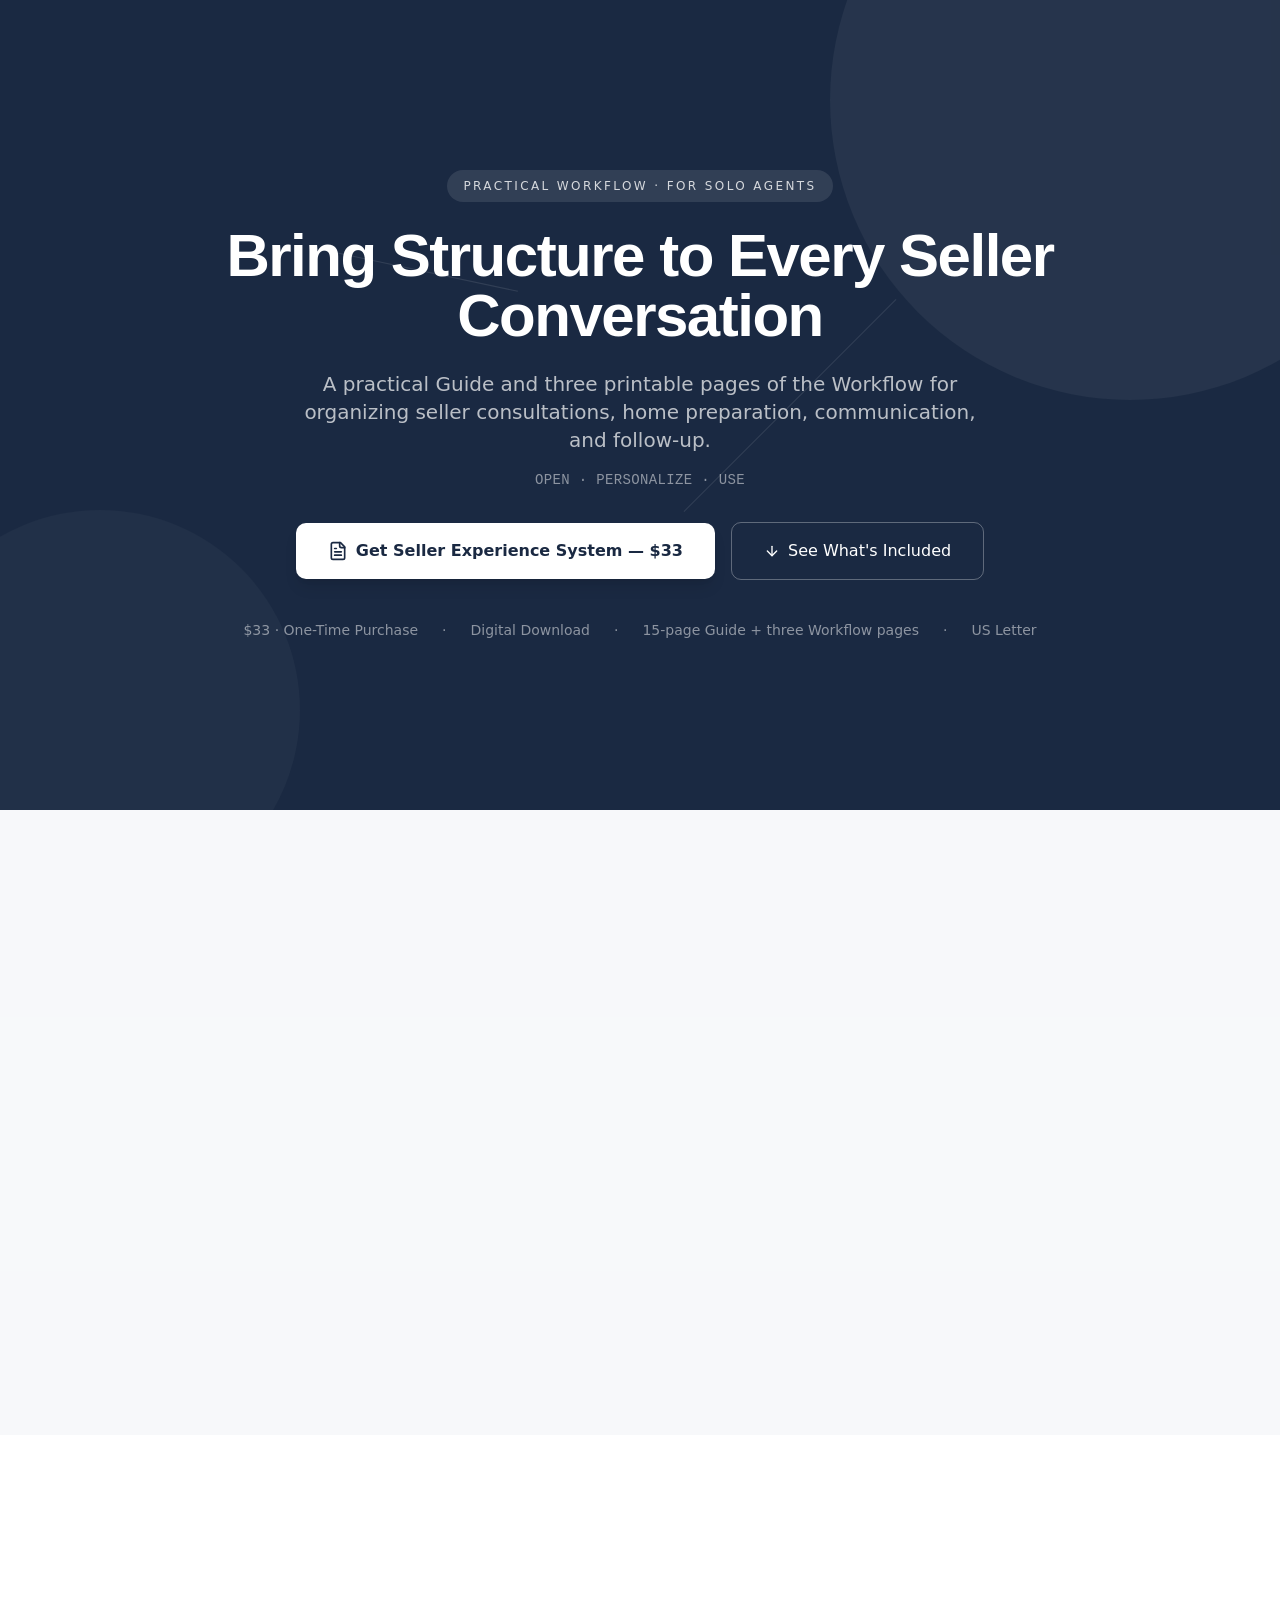
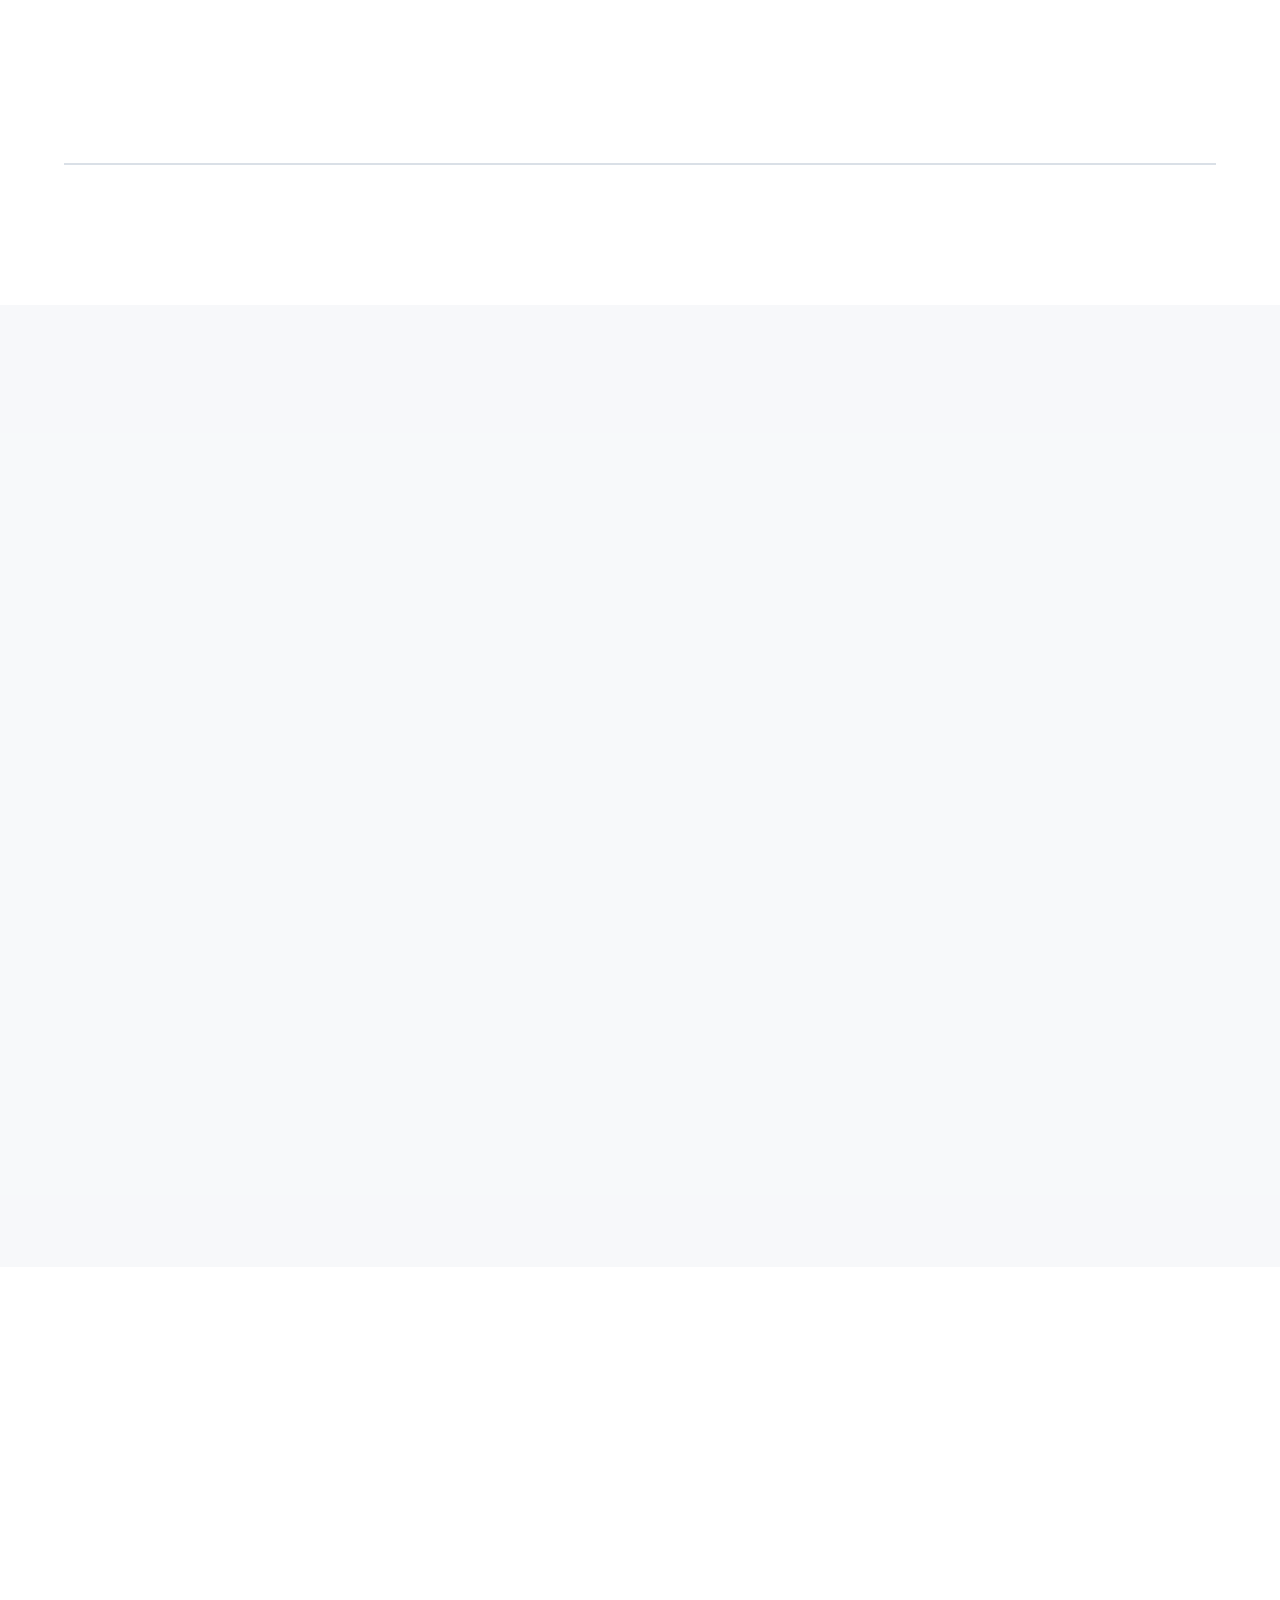
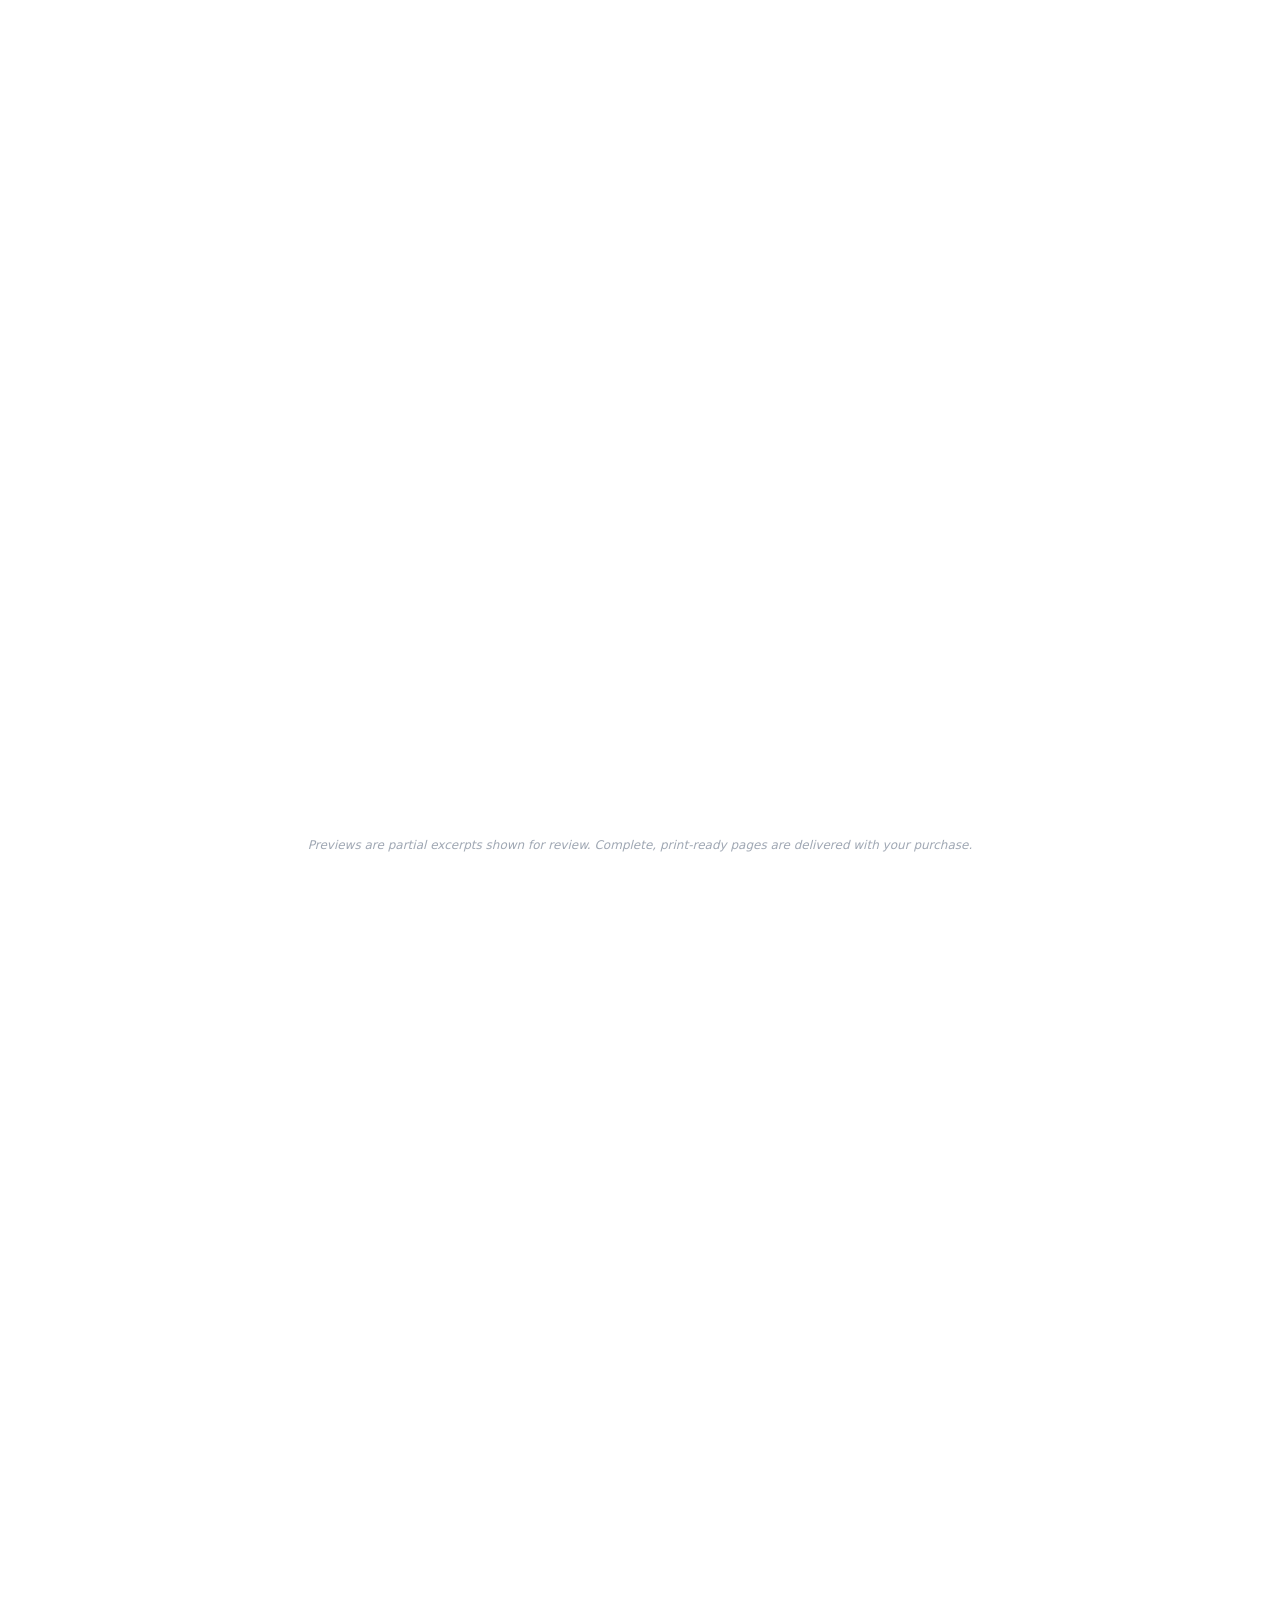
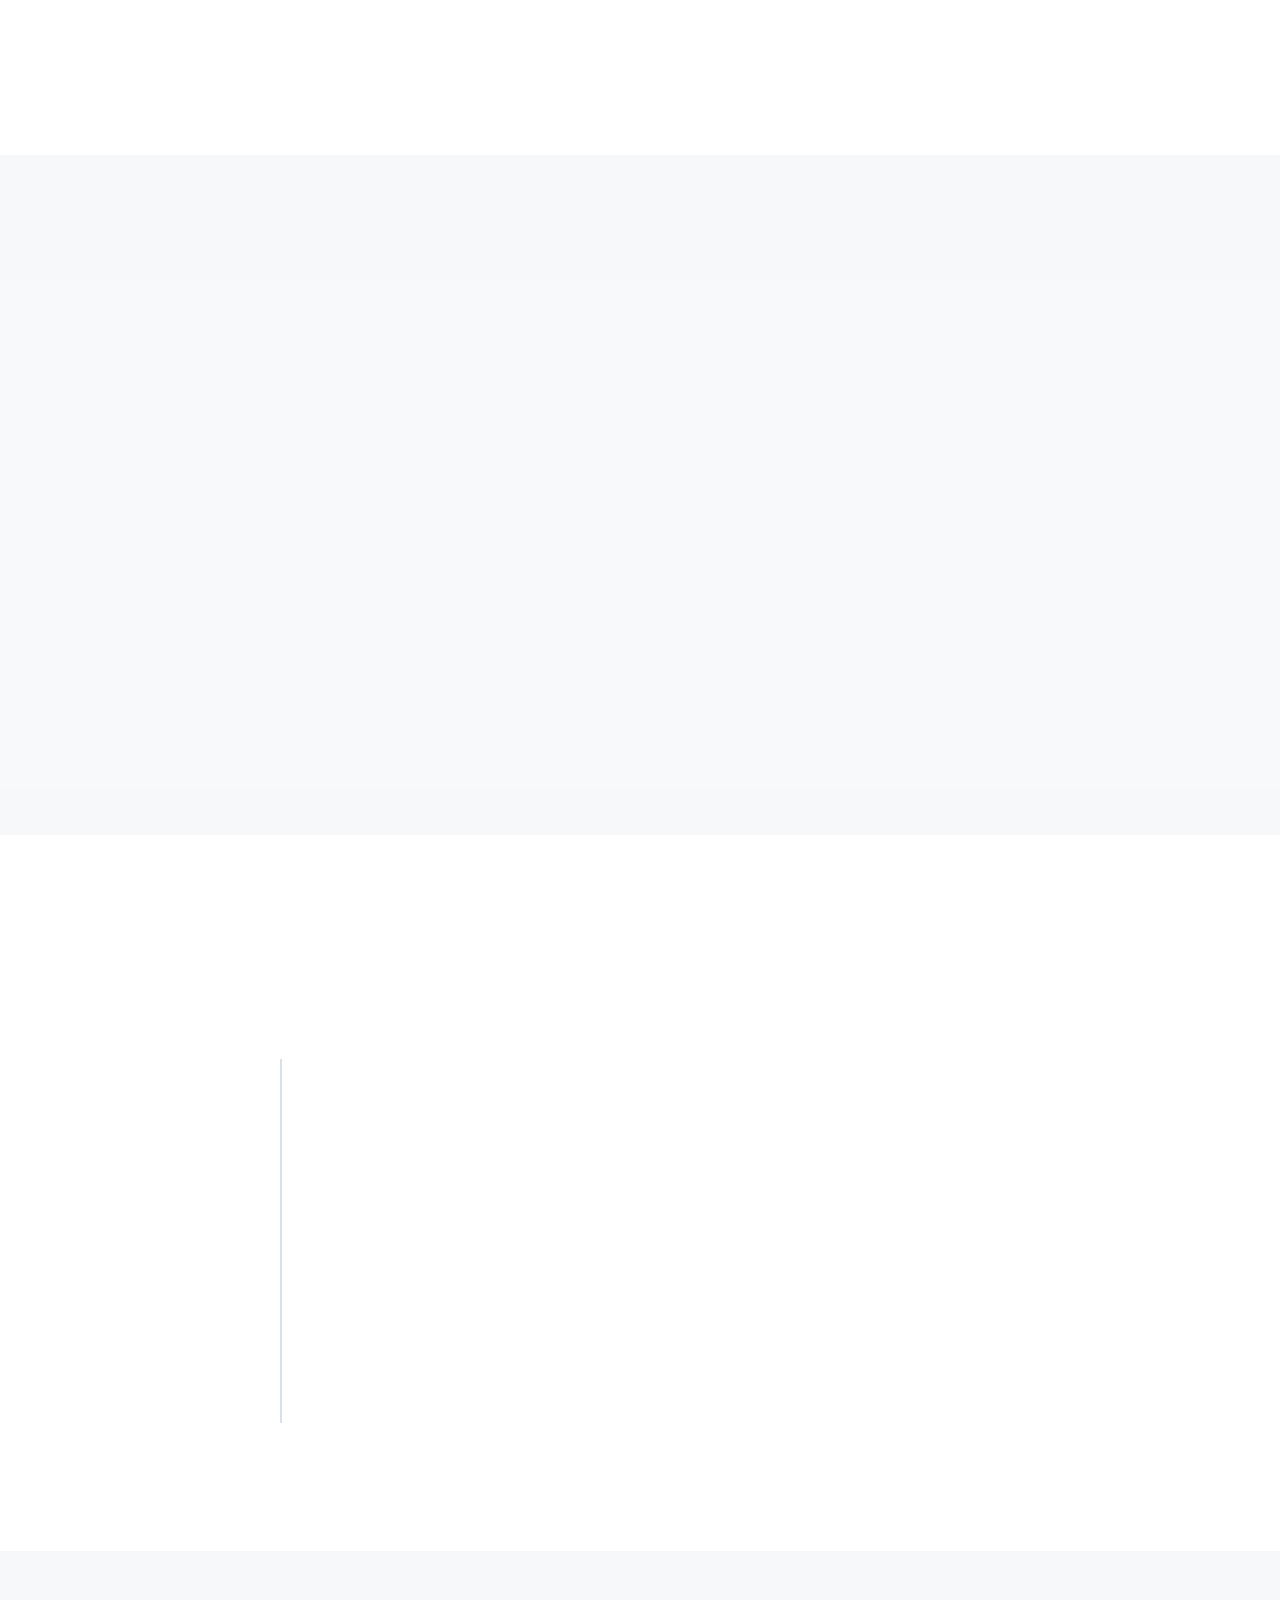
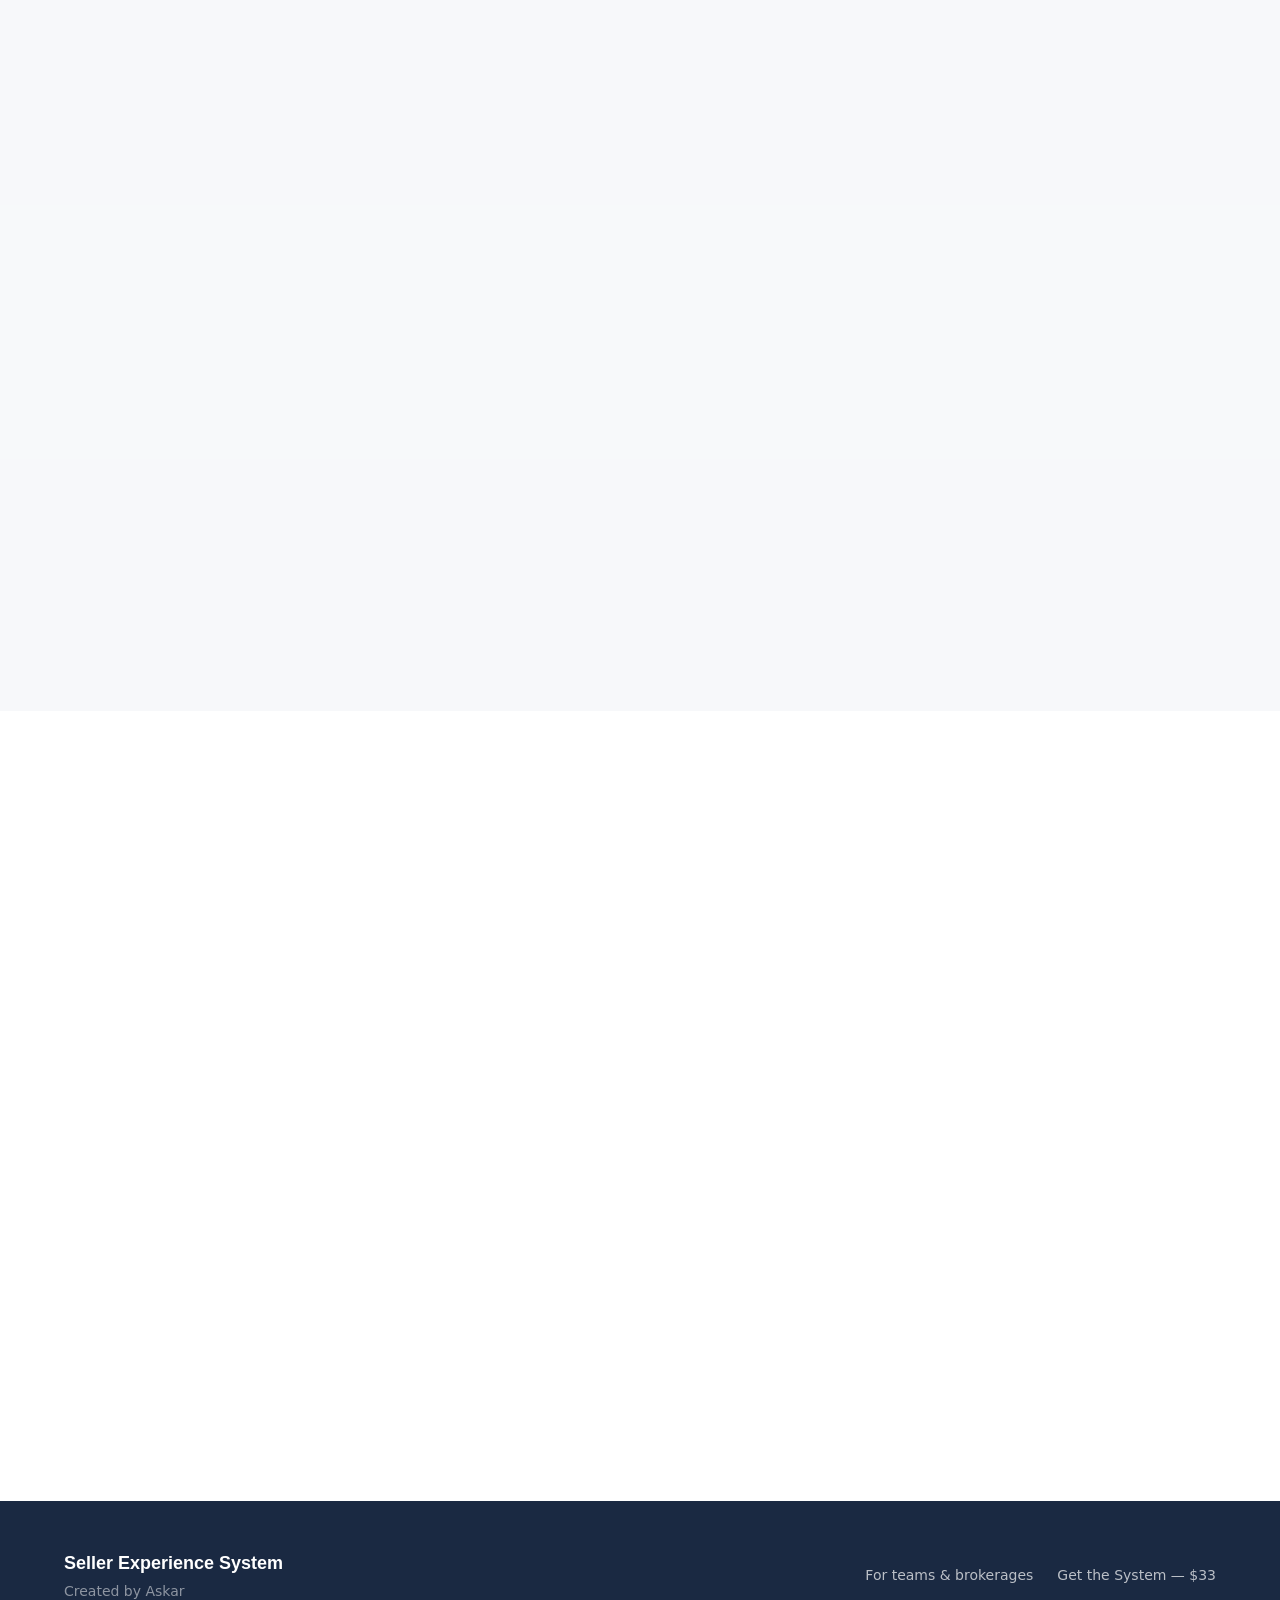
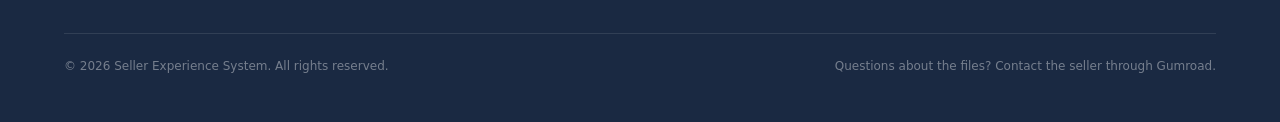
==== commit 0a332023: "Add files via upload" ====
--- a/index.html
+++ b/index.html
@@ -1,5 +1,5 @@
 <!DOCTYPE html>
-<html lang="en"><head><meta charset="utf-8"><meta name="viewport" content="width=device-width, initial-scale=1"><title>🐴 Seller Experience System — Practical Workflow for Real Estate Agents</title><meta name="description" content="A 15-page PDF guide and 3 printable forms to organize your seller workflow from consultation through closing. $33 one-time purchase."><meta property="og:title" content="Seller Experience System"><meta property="og:description" content="A practical seller workflow guide with 3 printable forms for US residential real estate agents. $33."><meta property="og:image" content="og-image.png"><meta property="og:image:width" content="1200"><meta property="og:image:height" content="630"><meta name="twitter:card" content="summary_large_image"><meta name="twitter:title" content="Seller Experience System"><meta name="twitter:description" content="A practical seller workflow guide with 3 printable forms for US residential real estate agents. $33."><meta name="twitter:image" content="og-image.png"><meta name="twitter:image:width" content="1200"><meta name="twitter:image:height" content="630"><link rel="shortcut icon" href="favicon.svg"><link rel="icon" href="favicon.svg"><link rel="preload" href="/_next/static/media/5c285b27cdda1fe8-s.p.2_mbdogr7ni8i.woff2" as="font" crossorigin="" type="font/woff2"><link rel="preload" href="/_next/static/media/70bc3e132a0a741e-s.p.3t6q91iet4nsy.woff2" as="font" crossorigin="" type="font/woff2"><link rel="preload" href="/_next/static/media/fba5a26ea33df6a3-s.p.18rizl4rsrl42.woff2" as="font" crossorigin="" type="font/woff2"><style>@font-face { font-family: "DM Sans"; font-style: normal; font-weight: 100 1000; font-display: swap; src: url("../media/c3cb240f9c892514-s.3z_x6eowsw16y.woff2") format("woff2"); unicode-range: U+100-2BA, U+2BD-2C5, U+2C7-2CC, U+2CE-2D7, U+2DD-2FF, U+304, U+308, U+329, U+1D00-1DBF, U+1E00-1E9F, U+1EF2-1EFF, U+2020, U+20A0-20AB, U+20AD-20C4, U+2113, U+2C60-2C7F, U+A720-A7FF; }
+<html lang="en"><head><meta charset="utf-8"><meta name="viewport" content="width=device-width, initial-scale=1"><title>🐴 Seller Experience System — Practical Workflow for Real Estate Agents</title><meta name="description" content="A 15-page Guide and three printable pages of the Workflow to organize seller work from consultation through closing. $33 one-time purchase."><meta property="og:title" content="Seller Experience System"><meta property="og:description" content="A practical Workflow for US residential real estate agents: a 15-page Guide plus three printable Workflow pages. $33."><meta property="og:image" content="og-image.png"><meta property="og:image:width" content="1200"><meta property="og:image:height" content="630"><meta name="twitter:card" content="summary_large_image"><meta name="twitter:title" content="Seller Experience System"><meta name="twitter:description" content="A practical Workflow for US residential real estate agents: a 15-page Guide plus three printable Workflow pages. $33."><meta name="twitter:image" content="og-image.png"><meta name="twitter:image:width" content="1200"><meta name="twitter:image:height" content="630"><link rel="shortcut icon" href="favicon.svg"><link rel="icon" href="favicon.svg"><link rel="preload" href="/_next/static/media/5c285b27cdda1fe8-s.p.2_mbdogr7ni8i.woff2" as="font" crossorigin="" type="font/woff2"><link rel="preload" href="/_next/static/media/70bc3e132a0a741e-s.p.3t6q91iet4nsy.woff2" as="font" crossorigin="" type="font/woff2"><link rel="preload" href="/_next/static/media/fba5a26ea33df6a3-s.p.18rizl4rsrl42.woff2" as="font" crossorigin="" type="font/woff2"><style>@font-face { font-family: "DM Sans"; font-style: normal; font-weight: 100 1000; font-display: swap; src: url("../media/c3cb240f9c892514-s.3z_x6eowsw16y.woff2") format("woff2"); unicode-range: U+100-2BA, U+2BD-2C5, U+2C7-2CC, U+2CE-2D7, U+2DD-2FF, U+304, U+308, U+329, U+1D00-1DBF, U+1E00-1E9F, U+1EF2-1EFF, U+2020, U+20A0-20AB, U+20AD-20C4, U+2113, U+2C60-2C7F, U+A720-A7FF; }
 @font-face { font-family: "DM Sans"; font-style: normal; font-weight: 100 1000; font-display: swap; src: url("../media/5c285b27cdda1fe8-s.p.2_mbdogr7ni8i.woff2") format("woff2"); unicode-range: U+0-FF, U+131, U+152-153, U+2BB-2BC, U+2C6, U+2DA, U+2DC, U+304, U+308, U+329, U+2000-206F, U+20AC, U+2122, U+2191, U+2193, U+2212, U+2215, U+FEFF, U+FFFD; }
 @font-face { font-family: "DM Sans Fallback"; src: local("Arial"); ascent-override: 94.9%; descent-override: 29.66%; line-gap-override: 0%; size-adjust: 104.53%; }
 .Edek3G_className { font-family: "DM Sans", "DM Sans Fallback"; font-style: normal; }
@@ -821,5 +821,45 @@
 .\[\&_svg\]\:shrink-0 svg { flex-shrink: 0; }
 .\[\&_tr\:last-child\]\:border-0 tr:last-child { border-width: 0px; }
 .\[\&_tr\]\:border-b tr { border-bottom-width: 1px; }
-</style></head><body class="Edek3G_variable zfJaSa_variable D88TVW_variable font-sans antialiased"><div hidden=""><!--$--><!--/$--></div><main class="min-h-screen bg-background"><section class="relative min-h-[90vh] flex items-center justify-center overflow-hidden bg-primary"><div class="absolute inset-0 overflow-hidden"><div class="absolute top-0 right-0 w-[600px] h-[600px] rounded-full bg-white/5 -translate-y-1/3 translate-x-1/4"></div><div class="absolute bottom-0 left-0 w-[400px] h-[400px] rounded-full bg-white/[0.03] translate-y-1/4 -translate-x-1/4"></div><div class="absolute top-1/2 left-1/2 w-[300px] h-[1px] bg-white/10 -rotate-45"></div><div class="absolute top-1/3 left-1/4 w-[200px] h-[1px] bg-white/10 rotate-12"></div></div><div class="relative z-10 max-w-[1200px] mx-auto px-6 py-20 text-center"><div style="opacity: 1; transform: none;"><span class="inline-block mb-6 px-4 py-2 bg-white/10 text-white/80 text-xs font-medium tracking-[0.2em] uppercase rounded-full">Practical Workflow Toolkit · For Solo Agents</span></div><h1 class="font-display text-4xl md:text-5xl lg:text-6xl font-bold text-white tracking-tight max-w-4xl mx-auto leading-[1.1] mb-6" style="opacity: 1; transform: none;">Bring Structure to Every Seller Conversation</h1><p class="text-lg md:text-xl text-white/70 max-w-2xl mx-auto mb-4 leading-relaxed" style="opacity: 1; transform: none;">A practical guide and three printable forms for organizing seller consultations, home preparation, communication, and follow-up.</p><p class="text-sm text-white/50 mb-8 font-mono tracking-wide" style="opacity: 1;">OPEN · PERSONALIZE · USE</p><div class="flex flex-col sm:flex-row items-center justify-center gap-4 mb-10" style="opacity: 1; transform: none;"><a href="https://sellerworkflow.gumroad.com/l/seller-experience-system" target="_blank" rel="noopener noreferrer" class="inline-flex items-center gap-2 px-8 py-4 bg-white text-primary font-semibold rounded-lg hover:bg-white/90 transition-all duration-200 shadow-lg hover:shadow-xl"><svg xmlns="http://www.w3.org/2000/svg" width="24" height="24" viewBox="0 0 24 24" fill="none" stroke="currentColor" stroke-width="2" stroke-linecap="round" stroke-linejoin="round" class="lucide lucide-file-text w-5 h-5"><path d="M15 2H6a2 2 0 0 0-2 2v16a2 2 0 0 0 2 2h12a2 2 0 0 0 2-2V7Z"></path><path d="M14 2v4a2 2 0 0 0 2 2h4"></path><path d="M10 9H8"></path><path d="M16 13H8"></path><path d="M16 17H8"></path></svg>Get Seller Experience System — $33</a><a href="#whats-included" class="inline-flex items-center gap-2 px-8 py-4 border border-white/30 text-white font-medium rounded-lg hover:bg-white/10 transition-all duration-200"><svg xmlns="http://www.w3.org/2000/svg" width="24" height="24" viewBox="0 0 24 24" fill="none" stroke="currentColor" stroke-width="2" stroke-linecap="round" stroke-linejoin="round" class="lucide lucide-arrow-down w-4 h-4"><path d="M12 5v14"></path><path d="m19 12-7 7-7-7"></path></svg>See What's Included</a></div><div class="flex flex-wrap items-center justify-center gap-x-6 gap-y-2 text-sm text-white/50" style="opacity: 1;"><span>$33 · One-Time Purchase</span><span class="hidden sm:inline">·</span><span>Digital Download</span><span class="hidden sm:inline">·</span><span>15-Page PDF Guide + 3 Forms</span><span class="hidden sm:inline">·</span><span>US Letter</span></div></div></section><section class="py-20 md:py-28 bg-muted/50"><div class="max-w-[1200px] mx-auto px-6"><div class="text-center mb-14" style="opacity:0;transform:translateY(20px)"><h2 class="font-display text-3xl md:text-4xl font-bold text-foreground tracking-tight mb-4">Common Challenges in Working With Home Sellers</h2><p class="text-muted-foreground max-w-2xl mx-auto">Situations where a practical workflow reference can help.</p></div><div class="grid md:grid-cols-3 gap-6"><div class="bg-card rounded-lg p-8 shadow-[var(--shadow-md)] hover:shadow-[var(--shadow-lg)] transition-all duration-300 border border-border/50" style="opacity:0;transform:translateY(30px)"><div class="w-12 h-12 rounded-lg bg-primary/10 flex items-center justify-center mb-5"><svg xmlns="http://www.w3.org/2000/svg" width="24" height="24" viewBox="0 0 24 24" fill="none" stroke="currentColor" stroke-width="2" stroke-linecap="round" stroke-linejoin="round" class="lucide lucide-message-square w-6 h-6 text-primary"><path d="M21 15a2 2 0 0 1-2 2H7l-4 4V5a2 2 0 0 1 2-2h14a2 2 0 0 1 2 2z"></path></svg></div><h3 class="font-display text-lg font-semibold text-foreground mb-3">Initial Seller Consultation</h3><p class="text-muted-foreground text-sm leading-relaxed">An initial seller meeting can involve many details. A structured intake form can help agents organize the information they collect.</p></div><div class="bg-card rounded-lg p-8 shadow-[var(--shadow-md)] hover:shadow-[var(--shadow-lg)] transition-all duration-300 border border-border/50" style="opacity:0;transform:translateY(30px)"><div class="w-12 h-12 rounded-lg bg-primary/10 flex items-center justify-center mb-5"><svg xmlns="http://www.w3.org/2000/svg" width="24" height="24" viewBox="0 0 24 24" fill="none" stroke="currentColor" stroke-width="2" stroke-linecap="round" stroke-linejoin="round" class="lucide lucide-camera w-6 h-6 text-primary"><path d="M14.5 4h-5L7 7H4a2 2 0 0 0-2 2v9a2 2 0 0 0 2 2h16a2 2 0 0 0 2-2V9a2 2 0 0 0-2-2h-3l-2.5-3z"></path><circle cx="12" cy="13" r="3"></circle></svg></div><h3 class="font-display text-lg font-semibold text-foreground mb-3">Preparing a Home for Photography</h3><p class="text-muted-foreground text-sm leading-relaxed">Agents may need a clear way to communicate home photo preparation expectations to sellers.</p></div><div class="bg-card rounded-lg p-8 shadow-[var(--shadow-md)] hover:shadow-[var(--shadow-lg)] transition-all duration-300 border border-border/50" style="opacity:0;transform:translateY(30px)"><div class="w-12 h-12 rounded-lg bg-primary/10 flex items-center justify-center mb-5"><svg xmlns="http://www.w3.org/2000/svg" width="24" height="24" viewBox="0 0 24 24" fill="none" stroke="currentColor" stroke-width="2" stroke-linecap="round" stroke-linejoin="round" class="lucide lucide-calendar-clock w-6 h-6 text-primary"><path d="M21 7.5V6a2 2 0 0 0-2-2H5a2 2 0 0 0-2 2v14a2 2 0 0 0 2 2h3.5"></path><path d="M16 2v4"></path><path d="M8 2v4"></path><path d="M3 10h5"></path><path d="M17.5 17.5 16 16.3V14"></path><circle cx="16" cy="16" r="6"></circle></svg></div><h3 class="font-display text-lg font-semibold text-foreground mb-3">Regular Seller Communication</h3><p class="text-muted-foreground text-sm leading-relaxed">During active showings, agents may want a consistent structure for updating sellers on feedback and next steps.</p></div></div></div></section><section class="py-20 md:py-28 bg-background"><div class="max-w-[1200px] mx-auto px-6"><div class="text-center mb-14" style="opacity:0;transform:translateY(20px)"><h2 class="font-display text-3xl md:text-4xl font-bold text-foreground tracking-tight mb-4">The Connected Seller Journey</h2><p class="text-muted-foreground max-w-2xl mx-auto">SES offers practical guidance for key stages of the seller relationship, with three printable forms focused on initial consultation, home photo preparation, and weekly seller updates.</p></div><div class="hidden md:block"><div class="relative"><div class="absolute top-8 left-0 right-0 h-[2px] bg-border"></div><div class="grid grid-cols-11 gap-1"><div class="relative flex flex-col items-center" style="opacity:0;transform:translateY(20px)"><div class="w-4 h-4 rounded-full z-10 mb-3 bg-primary ring-4 ring-primary/20"></div><span class="text-xs text-center font-medium leading-tight text-primary">Consultation</span><span class="text-[10px] text-primary/70 mt-1 font-mono">INTAKE</span></div><div class="relative flex flex-col items-center" style="opacity:0;transform:translateY(20px)"><div class="w-4 h-4 rounded-full z-10 mb-3 bg-primary ring-4 ring-primary/20"></div><span class="text-xs text-center font-medium leading-tight text-primary">Preparation</span><span class="text-[10px] text-primary/70 mt-1 font-mono">CHECKLIST</span></div><div class="relative flex flex-col items-center" style="opacity:0;transform:translateY(20px)"><div class="w-4 h-4 rounded-full z-10 mb-3 bg-border"></div><span class="text-xs text-center font-medium leading-tight text-muted-foreground">Pricing</span></div><div class="relative flex flex-col items-center" style="opacity:0;transform:translateY(20px)"><div class="w-4 h-4 rounded-full z-10 mb-3 bg-border"></div><span class="text-xs text-center font-medium leading-tight text-muted-foreground">Marketing</span></div><div class="relative flex flex-col items-center" style="opacity:0;transform:translateY(20px)"><div class="w-4 h-4 rounded-full z-10 mb-3 bg-border"></div><span class="text-xs text-center font-medium leading-tight text-muted-foreground">Listing</span></div><div class="relative flex flex-col items-center" style="opacity:0;transform:translateY(20px)"><div class="w-4 h-4 rounded-full z-10 mb-3 bg-primary ring-4 ring-primary/20"></div><span class="text-xs text-center font-medium leading-tight text-primary">Showings</span><span class="text-[10px] text-primary/70 mt-1 font-mono">UPDATE</span></div><div class="relative flex flex-col items-center" style="opacity:0;transform:translateY(20px)"><div class="w-4 h-4 rounded-full z-10 mb-3 bg-border"></div><span class="text-xs text-center font-medium leading-tight text-muted-foreground">Offers</span></div><div class="relative flex flex-col items-center" style="opacity:0;transform:translateY(20px)"><div class="w-4 h-4 rounded-full z-10 mb-3 bg-border"></div><span class="text-xs text-center font-medium leading-tight text-muted-foreground">Negotiation</span></div><div class="relative flex flex-col items-center" style="opacity:0;transform:translateY(20px)"><div class="w-4 h-4 rounded-full z-10 mb-3 bg-border"></div><span class="text-xs text-center font-medium leading-tight text-muted-foreground">Contract</span></div><div class="relative flex flex-col items-center" style="opacity:0;transform:translateY(20px)"><div class="w-4 h-4 rounded-full z-10 mb-3 bg-border"></div><span class="text-xs text-center font-medium leading-tight text-muted-foreground">Closing</span></div><div class="relative flex flex-col items-center" style="opacity:0;transform:translateY(20px)"><div class="w-4 h-4 rounded-full z-10 mb-3 bg-border"></div><span class="text-xs text-center font-medium leading-tight text-muted-foreground">Follow-up</span></div></div></div></div><div class="md:hidden"><div class="relative pl-6"><div class="absolute top-0 bottom-0 left-[11px] w-[2px] bg-border"></div><div class="space-y-4"><div class="relative flex items-center gap-4" style="opacity:0;transform:translateX(-10px)"><div class="w-3 h-3 rounded-full z-10 flex-shrink-0 -ml-[18px] bg-primary ring-3 ring-primary/20"></div><span class="text-sm text-primary font-semibold">Consultation<span class="text-xs text-primary/60 ml-2 font-mono">→ INTAKE</span></span></div><div class="relative flex items-center gap-4" style="opacity:0;transform:translateX(-10px)"><div class="w-3 h-3 rounded-full z-10 flex-shrink-0 -ml-[18px] bg-primary ring-3 ring-primary/20"></div><span class="text-sm text-primary font-semibold">Preparation<span class="text-xs text-primary/60 ml-2 font-mono">→ CHECKLIST</span></span></div><div class="relative flex items-center gap-4" style="opacity:0;transform:translateX(-10px)"><div class="w-3 h-3 rounded-full z-10 flex-shrink-0 -ml-[18px] bg-border"></div><span class="text-sm text-muted-foreground">Pricing</span></div><div class="relative flex items-center gap-4" style="opacity:0;transform:translateX(-10px)"><div class="w-3 h-3 rounded-full z-10 flex-shrink-0 -ml-[18px] bg-border"></div><span class="text-sm text-muted-foreground">Marketing</span></div><div class="relative flex items-center gap-4" style="opacity:0;transform:translateX(-10px)"><div class="w-3 h-3 rounded-full z-10 flex-shrink-0 -ml-[18px] bg-border"></div><span class="text-sm text-muted-foreground">Listing</span></div><div class="relative flex items-center gap-4" style="opacity:0;transform:translateX(-10px)"><div class="w-3 h-3 rounded-full z-10 flex-shrink-0 -ml-[18px] bg-primary ring-3 ring-primary/20"></div><span class="text-sm text-primary font-semibold">Showings<span class="text-xs text-primary/60 ml-2 font-mono">→ UPDATE</span></span></div><div class="relative flex items-center gap-4" style="opacity:0;transform:translateX(-10px)"><div class="w-3 h-3 rounded-full z-10 flex-shrink-0 -ml-[18px] bg-border"></div><span class="text-sm text-muted-foreground">Offers</span></div><div class="relative flex items-center gap-4" style="opacity:0;transform:translateX(-10px)"><div class="w-3 h-3 rounded-full z-10 flex-shrink-0 -ml-[18px] bg-border"></div><span class="text-sm text-muted-foreground">Negotiation</span></div><div class="relative flex items-center gap-4" style="opacity:0;transform:translateX(-10px)"><div class="w-3 h-3 rounded-full z-10 flex-shrink-0 -ml-[18px] bg-border"></div><span class="text-sm text-muted-foreground">Contract</span></div><div class="relative flex items-center gap-4" style="opacity:0;transform:translateX(-10px)"><div class="w-3 h-3 rounded-full z-10 flex-shrink-0 -ml-[18px] bg-border"></div><span class="text-sm text-muted-foreground">Closing</span></div><div class="relative flex items-center gap-4" style="opacity:0;transform:translateX(-10px)"><div class="w-3 h-3 rounded-full z-10 flex-shrink-0 -ml-[18px] bg-border"></div><span class="text-sm text-muted-foreground">Follow-up</span></div></div></div></div></div></section><section id="whats-included" class="py-20 md:py-28 bg-muted/50"><div class="max-w-[1200px] mx-auto px-6"><div class="text-center mb-14" style="opacity:0;transform:translateY(20px)"><h2 class="font-display text-3xl md:text-4xl font-bold text-foreground tracking-tight mb-4">Practical Tools for Your Seller Workflow</h2><p class="text-muted-foreground max-w-2xl mx-auto">Four components that cover key interactions with home sellers.</p></div><div class="grid md:grid-cols-2 gap-6"><div class="bg-card rounded-lg p-8 shadow-[var(--shadow-md)] hover:shadow-[var(--shadow-lg)] transition-all duration-300 border border-border/50" style="opacity:0;transform:translateY(30px)"><div class="flex items-start gap-5"><div class="w-12 h-12 rounded-lg bg-primary/10 flex items-center justify-center flex-shrink-0"><svg xmlns="http://www.w3.org/2000/svg" width="24" height="24" viewBox="0 0 24 24" fill="none" stroke="currentColor" stroke-width="2" stroke-linecap="round" stroke-linejoin="round" class="lucide lucide-clipboard-list w-6 h-6 text-primary"><rect width="8" height="4" x="8" y="2" rx="1" ry="1"></rect><path d="M16 4h2a2 2 0 0 1 2 2v14a2 2 0 0 1-2 2H6a2 2 0 0 1-2-2V6a2 2 0 0 1 2-2h2"></path><path d="M12 11h4"></path><path d="M12 16h4"></path><path d="M8 11h.01"></path><path d="M8 16h.01"></path></svg></div><div class="flex-1 min-w-0"><p class="text-xs text-primary font-medium uppercase tracking-wider mb-1">Structure for the initial meeting</p><h3 class="font-display text-lg font-semibold text-foreground mb-2">Seller Consultation Intake</h3><p class="text-muted-foreground text-sm mb-4 leading-relaxed">A form for organizing information collected during the initial consultation — seller goals, timing, property details, and decision-makers.</p><div class="bg-primary/[0.04] rounded-md p-4 border border-primary/10"><p class="text-xs text-muted-foreground italic leading-relaxed">"What is prompting the sale? Where do you plan to move?" · "Main improvements made in the past five years?" · "Who makes the selling decisions?"</p></div></div></div></div><div class="bg-card rounded-lg p-8 shadow-[var(--shadow-md)] hover:shadow-[var(--shadow-lg)] transition-all duration-300 border border-border/50" style="opacity:0;transform:translateY(30px)"><div class="flex items-start gap-5"><div class="w-12 h-12 rounded-lg bg-primary/10 flex items-center justify-center flex-shrink-0"><svg xmlns="http://www.w3.org/2000/svg" width="24" height="24" viewBox="0 0 24 24" fill="none" stroke="currentColor" stroke-width="2" stroke-linecap="round" stroke-linejoin="round" class="lucide lucide-camera w-6 h-6 text-primary"><path d="M14.5 4h-5L7 7H4a2 2 0 0 0-2 2v9a2 2 0 0 0 2 2h16a2 2 0 0 0 2-2V9a2 2 0 0 0-2-2h-3l-2.5-3z"></path><circle cx="12" cy="13" r="3"></circle></svg></div><div class="flex-1 min-w-0"><p class="text-xs text-primary font-medium uppercase tracking-wider mb-1">Preparing the property for photography</p><h3 class="font-display text-lg font-semibold text-foreground mb-2">Home Photo Prep Checklist</h3><p class="text-muted-foreground text-sm mb-4 leading-relaxed">A printable list to help discuss home preparation with the seller before professional photography.</p><div class="bg-primary/[0.04] rounded-md p-4 border border-primary/10"><p class="text-xs text-muted-foreground italic leading-relaxed">"Clear kitchen and bathroom counters. Store dishes and toiletries." · "Move vehicles away from the driveway and front view." · "Open blinds and turn on lights."</p></div></div></div></div><div class="bg-card rounded-lg p-8 shadow-[var(--shadow-md)] hover:shadow-[var(--shadow-lg)] transition-all duration-300 border border-border/50" style="opacity:0;transform:translateY(30px)"><div class="flex items-start gap-5"><div class="w-12 h-12 rounded-lg bg-primary/10 flex items-center justify-center flex-shrink-0"><svg xmlns="http://www.w3.org/2000/svg" width="24" height="24" viewBox="0 0 24 24" fill="none" stroke="currentColor" stroke-width="2" stroke-linecap="round" stroke-linejoin="round" class="lucide lucide-chart-column w-6 h-6 text-primary"><path d="M3 3v16a2 2 0 0 0 2 2h16"></path><path d="M18 17V9"></path><path d="M13 17V5"></path><path d="M8 17v-3"></path></svg></div><div class="flex-1 min-w-0"><p class="text-xs text-primary font-medium uppercase tracking-wider mb-1">Structured communication</p><h3 class="font-display text-lg font-semibold text-foreground mb-2">Weekly Seller Update</h3><p class="text-muted-foreground text-sm mb-4 leading-relaxed">A form for organizing regular updates — current status, showings, feedback, next actions, and closing timeline.</p><div class="bg-primary/[0.04] rounded-md p-4 border border-primary/10"><p class="text-xs text-muted-foreground italic leading-relaxed">"Showings: ___ Inquiries: ___ Offers: ___" · "Next milestone / date" · "Recommendation / next update"</p></div></div></div></div><div class="bg-card rounded-lg p-8 shadow-[var(--shadow-md)] hover:shadow-[var(--shadow-lg)] transition-all duration-300 border border-border/50" style="opacity:0;transform:translateY(30px)"><div class="flex items-start gap-5"><div class="w-12 h-12 rounded-lg bg-primary/10 flex items-center justify-center flex-shrink-0"><svg xmlns="http://www.w3.org/2000/svg" width="24" height="24" viewBox="0 0 24 24" fill="none" stroke="currentColor" stroke-width="2" stroke-linecap="round" stroke-linejoin="round" class="lucide lucide-book-open w-6 h-6 text-primary"><path d="M12 7v14"></path><path d="M3 18a1 1 0 0 1-1-1V4a1 1 0 0 1 1-1h5a4 4 0 0 1 4 4 4 4 0 0 1 4-4h5a1 1 0 0 1 1 1v13a1 1 0 0 1-1 1h-6a3 3 0 0 0-3 3 3 3 0 0 0-3-3z"></path></svg></div><div class="flex-1 min-w-0"><p class="text-xs text-primary font-medium uppercase tracking-wider mb-1">Your workflow reference</p><h3 class="font-display text-lg font-semibold text-foreground mb-2">15-Page Practical Guide</h3><p class="text-muted-foreground text-sm mb-4 leading-relaxed">Recommendations for organizing work with sellers — from pre-consultation preparation through post-closing follow-up — that you can adapt to your working style.</p><div class="bg-primary/[0.04] rounded-md p-4 border border-primary/10"><p class="text-xs text-muted-foreground italic leading-relaxed">"A compressed working sequence from the first seller meeting to follow-up after closing. Practical actions. Conversation wording."</p></div></div></div></div></div></div></section><section class="py-20 md:py-28 bg-background"><div class="max-w-[1200px] mx-auto px-6"><div class="text-center mb-14" style="opacity:0;transform:translateY(20px)"><h2 class="font-display text-3xl md:text-4xl font-bold text-foreground tracking-tight mb-4">A Look Inside</h2><p class="text-muted-foreground max-w-2xl mx-auto">Authentic previews from the actual PDF guide and forms. Full pages are available after purchase.</p></div><div class="grid sm:grid-cols-2 lg:grid-cols-3 gap-6"><figure class="group bg-card rounded-lg overflow-hidden shadow-[var(--shadow-md)] border border-border/50" style="opacity:0;transform:translateY(24px)"><div class="relative w-full aspect-[800/1035] bg-muted overflow-hidden"><img alt="Cover page of the Seller Experience System PDF guide" loading="lazy" decoding="async" data-nimg="fill" class="object-cover object-top" style="position:absolute;height:100%;width:100%;left:0;top:0;right:0;bottom:0;color:transparent" src="/previews/preview-guide-cover.png"></div><figcaption class="flex items-center justify-between p-4 border-t border-border/50"><span class="text-sm font-display font-semibold text-foreground">The three-phase working sequence</span><span class="text-[10px] font-mono uppercase tracking-wider text-primary/70">Guide · Cover</span></figcaption></figure><figure class="group bg-card rounded-lg overflow-hidden shadow-[var(--shadow-md)] border border-border/50" style="opacity:0;transform:translateY(24px)"><div class="relative w-full aspect-[760/536] bg-muted overflow-hidden"><img alt="Interior page showing the listing consultation flow" loading="lazy" decoding="async" data-nimg="fill" class="object-cover object-top" style="position:absolute;height:100%;width:100%;left:0;top:0;right:0;bottom:0;color:transparent" src="/previews/preview-guide-consultation.png"></div><figcaption class="flex items-center justify-between p-4 border-t border-border/50"><span class="text-sm font-display font-semibold text-foreground">The listing consultation flow</span><span class="text-[10px] font-mono uppercase tracking-wider text-primary/70">Guide · Phase 02</span></figcaption></figure><figure class="group bg-card rounded-lg overflow-hidden shadow-[var(--shadow-md)] border border-border/50" style="opacity:0;transform:translateY(24px)"><div class="relative w-full aspect-[760/453] bg-muted overflow-hidden"><img alt="Top of the Seller Consultation Intake form" loading="lazy" decoding="async" data-nimg="fill" class="object-cover object-top" style="position:absolute;height:100%;width:100%;left:0;top:0;right:0;bottom:0;color:transparent" src="/previews/preview-form-intake.png"></div><figcaption class="flex items-center justify-between p-4 border-t border-border/50"><span class="text-sm font-display font-semibold text-foreground">Seller Consultation Intake</span><span class="text-[10px] font-mono uppercase tracking-wider text-primary/70">Form 01</span></figcaption></figure><figure class="group bg-card rounded-lg overflow-hidden shadow-[var(--shadow-md)] border border-border/50" style="opacity:0;transform:translateY(24px)"><div class="relative w-full aspect-[760/453] bg-muted overflow-hidden"><img alt="Top of the Home Photo Prep Checklist form" loading="lazy" decoding="async" data-nimg="fill" class="object-cover object-top" style="position:absolute;height:100%;width:100%;left:0;top:0;right:0;bottom:0;color:transparent" src="/previews/preview-form-photo.png"></div><figcaption class="flex items-center justify-between p-4 border-t border-border/50"><span class="text-sm font-display font-semibold text-foreground">Home Photo Prep Checklist</span><span class="text-[10px] font-mono uppercase tracking-wider text-primary/70">Form 02</span></figcaption></figure><figure class="group bg-card rounded-lg overflow-hidden shadow-[var(--shadow-md)] border border-border/50" style="opacity:0;transform:translateY(24px)"><div class="relative w-full aspect-[760/453] bg-muted overflow-hidden"><img alt="Top of the Weekly Seller Update form" loading="lazy" decoding="async" data-nimg="fill" class="object-cover object-top" style="position:absolute;height:100%;width:100%;left:0;top:0;right:0;bottom:0;color:transparent" src="/previews/preview-form-update.png"></div><figcaption class="flex items-center justify-between p-4 border-t border-border/50"><span class="text-sm font-display font-semibold text-foreground">Weekly Seller Update</span><span class="text-[10px] font-mono uppercase tracking-wider text-primary/70">Form 03</span></figcaption></figure><figure class="group bg-card rounded-lg overflow-hidden shadow-[var(--shadow-md)] border border-border/50" style="opacity:0;transform:translateY(24px)"><div class="relative w-full aspect-[760/536] bg-muted overflow-hidden"><img alt="Interior page showing the system overview" loading="lazy" decoding="async" data-nimg="fill" class="object-cover object-top" style="position:absolute;height:100%;width:100%;left:0;top:0;right:0;bottom:0;color:transparent" src="/previews/preview-guide-overview.png"></div><figcaption class="flex items-center justify-between p-4 border-t border-border/50"><span class="text-sm font-display font-semibold text-foreground">The three-phase system</span><span class="text-[10px] font-mono uppercase tracking-wider text-primary/70">Guide · Overview</span></figcaption></figure></div><p class="text-center text-xs text-muted-foreground/60 mt-8 italic">Previews are partial excerpts shown for review. Complete, print-ready pages are delivered with your purchase.</p></div></section><section class="py-20 md:py-28 bg-background"><div class="max-w-[1200px] mx-auto px-6"><div class="text-center mb-14" style="opacity:0;transform:translateY(20px)"><h2 class="font-display text-3xl md:text-4xl font-bold text-foreground tracking-tight mb-4">Exactly What You Get</h2></div><div class="max-w-3xl mx-auto"><div class="bg-primary text-primary-foreground rounded-lg p-8 mb-6 shadow-[var(--shadow-lg)]" style="opacity:0;transform:translateY(30px)"><div class="flex items-start gap-5"><div class="w-14 h-14 rounded-lg bg-white/15 flex items-center justify-center flex-shrink-0"><svg xmlns="http://www.w3.org/2000/svg" width="24" height="24" viewBox="0 0 24 24" fill="none" stroke="currentColor" stroke-width="2" stroke-linecap="round" stroke-linejoin="round" class="lucide lucide-file-text w-7 h-7 text-white"><path d="M15 2H6a2 2 0 0 0-2 2v16a2 2 0 0 0 2 2h12a2 2 0 0 0 2-2V7Z"></path><path d="M14 2v4a2 2 0 0 0 2 2h4"></path><path d="M10 9H8"></path><path d="M16 13H8"></path><path d="M16 17H8"></path></svg></div><div><p class="text-xs text-white/60 font-mono uppercase tracking-wider mb-1">Main File</p><h3 class="text-xl font-display font-bold mb-2">15-Page PDF Guide</h3><p class="text-white/70 text-sm leading-relaxed">12 pages of practical guidance — from pre-consultation preparation through post-closing follow-up — plus 3 pages containing printable forms.</p></div></div></div><div class="grid sm:grid-cols-3 gap-4 mb-8"><div class="bg-card rounded-lg p-6 shadow-[var(--shadow-md)] border border-border/50" style="opacity:0;transform:translateY(20px)"><svg xmlns="http://www.w3.org/2000/svg" width="24" height="24" viewBox="0 0 24 24" fill="none" stroke="currentColor" stroke-width="2" stroke-linecap="round" stroke-linejoin="round" class="lucide lucide-printer w-5 h-5 text-primary mb-3"><path d="M6 18H4a2 2 0 0 1-2-2v-5a2 2 0 0 1 2-2h16a2 2 0 0 1 2 2v5a2 2 0 0 1-2 2h-2"></path><path d="M6 9V3a1 1 0 0 1 1-1h10a1 1 0 0 1 1 1v6"></path><rect x="6" y="14" width="12" height="8" rx="1"></rect></svg><h4 class="font-display text-sm font-semibold text-foreground mb-2">Seller Consultation Intake</h4><p class="text-xs text-muted-foreground leading-relaxed">Organize information before or during the initial seller meeting</p></div><div class="bg-card rounded-lg p-6 shadow-[var(--shadow-md)] border border-border/50" style="opacity:0;transform:translateY(20px)"><svg xmlns="http://www.w3.org/2000/svg" width="24" height="24" viewBox="0 0 24 24" fill="none" stroke="currentColor" stroke-width="2" stroke-linecap="round" stroke-linejoin="round" class="lucide lucide-printer w-5 h-5 text-primary mb-3"><path d="M6 18H4a2 2 0 0 1-2-2v-5a2 2 0 0 1 2-2h16a2 2 0 0 1 2 2v5a2 2 0 0 1-2 2h-2"></path><path d="M6 9V3a1 1 0 0 1 1-1h10a1 1 0 0 1 1 1v6"></path><rect x="6" y="14" width="12" height="8" rx="1"></rect></svg><h4 class="font-display text-sm font-semibold text-foreground mb-2">Home Photo Prep Checklist</h4><p class="text-xs text-muted-foreground leading-relaxed">Help sellers prepare their home for professional photography</p></div><div class="bg-card rounded-lg p-6 shadow-[var(--shadow-md)] border border-border/50" style="opacity:0;transform:translateY(20px)"><svg xmlns="http://www.w3.org/2000/svg" width="24" height="24" viewBox="0 0 24 24" fill="none" stroke="currentColor" stroke-width="2" stroke-linecap="round" stroke-linejoin="round" class="lucide lucide-printer w-5 h-5 text-primary mb-3"><path d="M6 18H4a2 2 0 0 1-2-2v-5a2 2 0 0 1 2-2h16a2 2 0 0 1 2 2v5a2 2 0 0 1-2 2h-2"></path><path d="M6 9V3a1 1 0 0 1 1-1h10a1 1 0 0 1 1 1v6"></path><rect x="6" y="14" width="12" height="8" rx="1"></rect></svg><h4 class="font-display text-sm font-semibold text-foreground mb-2">Weekly Seller Update</h4><p class="text-xs text-muted-foreground leading-relaxed">Structure regular status updates for the seller</p></div></div><div class="text-center" style="opacity:0"><p class="text-sm text-muted-foreground mb-6">Four English-language PDF files · US Letter size · Designed for reading, printing, and handwritten completion</p><a href="https://sellerworkflow.gumroad.com/l/seller-experience-system" target="_blank" rel="noopener noreferrer" class="inline-flex items-center gap-2 px-8 py-4 bg-primary text-primary-foreground font-semibold rounded-lg hover:bg-primary/90 transition-all duration-200 shadow-[var(--shadow-md)] hover:shadow-[var(--shadow-lg)]"><svg xmlns="http://www.w3.org/2000/svg" width="24" height="24" viewBox="0 0 24 24" fill="none" stroke="currentColor" stroke-width="2" stroke-linecap="round" stroke-linejoin="round" class="lucide lucide-download w-5 h-5"><path d="M21 15v4a2 2 0 0 1-2 2H5a2 2 0 0 1-2-2v-4"></path><polyline points="7 10 12 15 17 10"></polyline><line x1="12" x2="12" y1="15" y2="3"></line></svg>Get the System — $33</a></div></div></div></section><section class="py-20 md:py-28 bg-muted/50"><div class="max-w-[1200px] mx-auto px-6"><div class="text-center mb-14" style="opacity:0;transform:translateY(20px)"><h2 class="font-display text-3xl md:text-4xl font-bold text-foreground tracking-tight">What SES Does — and What It Doesn't</h2></div><div class="max-w-3xl mx-auto grid md:grid-cols-2 gap-6"><div class="bg-card rounded-lg p-8 shadow-[var(--shadow-md)] border border-border/50" style="opacity:0;transform:translateX(-20px)"><h3 class="font-display text-lg font-semibold text-foreground mb-5">SES Is</h3><ul class="space-y-3"><li class="flex items-start gap-3"><div class="w-5 h-5 rounded-full bg-green-100 flex items-center justify-center flex-shrink-0 mt-0.5"><svg xmlns="http://www.w3.org/2000/svg" width="24" height="24" viewBox="0 0 24 24" fill="none" stroke="currentColor" stroke-width="2" stroke-linecap="round" stroke-linejoin="round" class="lucide lucide-check w-3 h-3 text-green-700"><path d="M20 6 9 17l-5-5"></path></svg></div><span class="text-sm text-foreground">A practical PDF guide</span></li><li class="flex items-start gap-3"><div class="w-5 h-5 rounded-full bg-green-100 flex items-center justify-center flex-shrink-0 mt-0.5"><svg xmlns="http://www.w3.org/2000/svg" width="24" height="24" viewBox="0 0 24 24" fill="none" stroke="currentColor" stroke-width="2" stroke-linecap="round" stroke-linejoin="round" class="lucide lucide-check w-3 h-3 text-green-700"><path d="M20 6 9 17l-5-5"></path></svg></div><span class="text-sm text-foreground">Three separate printable forms</span></li><li class="flex items-start gap-3"><div class="w-5 h-5 rounded-full bg-green-100 flex items-center justify-center flex-shrink-0 mt-0.5"><svg xmlns="http://www.w3.org/2000/svg" width="24" height="24" viewBox="0 0 24 24" fill="none" stroke="currentColor" stroke-width="2" stroke-linecap="round" stroke-linejoin="round" class="lucide lucide-check w-3 h-3 text-green-700"><path d="M20 6 9 17l-5-5"></path></svg></div><span class="text-sm text-foreground">A resource for organizing specific stages of work with sellers</span></li><li class="flex items-start gap-3"><div class="w-5 h-5 rounded-full bg-green-100 flex items-center justify-center flex-shrink-0 mt-0.5"><svg xmlns="http://www.w3.org/2000/svg" width="24" height="24" viewBox="0 0 24 24" fill="none" stroke="currentColor" stroke-width="2" stroke-linecap="round" stroke-linejoin="round" class="lucide lucide-check w-3 h-3 text-green-700"><path d="M20 6 9 17l-5-5"></path></svg></div><span class="text-sm text-foreground">A set of materials that agents can adapt to their own practice</span></li></ul></div><div class="bg-card rounded-lg p-8 shadow-[var(--shadow-md)] border border-border/50" style="opacity:0;transform:translateX(20px)"><h3 class="font-display text-lg font-semibold text-foreground mb-5">SES Is Not</h3><ul class="space-y-3"><li class="flex items-start gap-3"><div class="w-5 h-5 rounded-full bg-red-50 flex items-center justify-center flex-shrink-0 mt-0.5"><svg xmlns="http://www.w3.org/2000/svg" width="24" height="24" viewBox="0 0 24 24" fill="none" stroke="currentColor" stroke-width="2" stroke-linecap="round" stroke-linejoin="round" class="lucide lucide-x w-3 h-3 text-red-400"><path d="M18 6 6 18"></path><path d="m6 6 12 12"></path></svg></div><span class="text-sm text-muted-foreground">A CRM or software product</span></li><li class="flex items-start gap-3"><div class="w-5 h-5 rounded-full bg-red-50 flex items-center justify-center flex-shrink-0 mt-0.5"><svg xmlns="http://www.w3.org/2000/svg" width="24" height="24" viewBox="0 0 24 24" fill="none" stroke="currentColor" stroke-width="2" stroke-linecap="round" stroke-linejoin="round" class="lucide lucide-x w-3 h-3 text-red-400"><path d="M18 6 6 18"></path><path d="m6 6 12 12"></path></svg></div><span class="text-sm text-muted-foreground">An automated transaction-management system</span></li><li class="flex items-start gap-3"><div class="w-5 h-5 rounded-full bg-red-50 flex items-center justify-center flex-shrink-0 mt-0.5"><svg xmlns="http://www.w3.org/2000/svg" width="24" height="24" viewBox="0 0 24 24" fill="none" stroke="currentColor" stroke-width="2" stroke-linecap="round" stroke-linejoin="round" class="lucide lucide-x w-3 h-3 text-red-400"><path d="M18 6 6 18"></path><path d="m6 6 12 12"></path></svg></div><span class="text-sm text-muted-foreground">A set of editable source files</span></li><li class="flex items-start gap-3"><div class="w-5 h-5 rounded-full bg-red-50 flex items-center justify-center flex-shrink-0 mt-0.5"><svg xmlns="http://www.w3.org/2000/svg" width="24" height="24" viewBox="0 0 24 24" fill="none" stroke="currentColor" stroke-width="2" stroke-linecap="round" stroke-linejoin="round" class="lucide lucide-x w-3 h-3 text-red-400"><path d="M18 6 6 18"></path><path d="m6 6 12 12"></path></svg></div><span class="text-sm text-muted-foreground">A replacement for professional training or brokerage policies</span></li><li class="flex items-start gap-3"><div class="w-5 h-5 rounded-full bg-red-50 flex items-center justify-center flex-shrink-0 mt-0.5"><svg xmlns="http://www.w3.org/2000/svg" width="24" height="24" viewBox="0 0 24 24" fill="none" stroke="currentColor" stroke-width="2" stroke-linecap="round" stroke-linejoin="round" class="lucide lucide-x w-3 h-3 text-red-400"><path d="M18 6 6 18"></path><path d="m6 6 12 12"></path></svg></div><span class="text-sm text-muted-foreground">A guarantee of increased sales or income</span></li><li class="flex items-start gap-3"><div class="w-5 h-5 rounded-full bg-red-50 flex items-center justify-center flex-shrink-0 mt-0.5"><svg xmlns="http://www.w3.org/2000/svg" width="24" height="24" viewBox="0 0 24 24" fill="none" stroke="currentColor" stroke-width="2" stroke-linecap="round" stroke-linejoin="round" class="lucide lucide-x w-3 h-3 text-red-400"><path d="M18 6 6 18"></path><path d="m6 6 12 12"></path></svg></div><span class="text-sm text-muted-foreground">A source of legal advice</span></li></ul></div></div></div></section><section class="py-20 md:py-28 bg-background"><div class="max-w-[1200px] mx-auto px-6"><div class="text-center mb-14" style="opacity:0;transform:translateY(20px)"><h2 class="font-display text-3xl md:text-4xl font-bold text-foreground tracking-tight mb-4">From Purchase to Practical Use</h2></div><div class="max-w-3xl mx-auto"><div class="relative"><div class="absolute left-6 top-4 bottom-4 w-[2px] bg-border hidden md:block"></div><div class="space-y-6"><div class="flex items-start gap-6 relative" style="opacity:0;transform:translateX(-20px)"><div class="w-12 h-12 rounded-full bg-primary text-primary-foreground flex items-center justify-center flex-shrink-0 z-10 shadow-[var(--shadow-sm)]"><svg xmlns="http://www.w3.org/2000/svg" width="24" height="24" viewBox="0 0 24 24" fill="none" stroke="currentColor" stroke-width="2" stroke-linecap="round" stroke-linejoin="round" class="lucide lucide-credit-card w-5 h-5"><rect width="20" height="14" x="2" y="5" rx="2"></rect><line x1="2" x2="22" y1="10" y2="10"></line></svg></div><div class="pt-2"><h3 class="font-display text-base font-semibold text-foreground mb-1"><span class="text-primary/60 mr-2 font-mono text-sm">01</span>Purchase</h3><p class="text-sm text-muted-foreground">Proceed to Gumroad checkout and purchase the package for $33.</p></div></div><div class="flex items-start gap-6 relative" style="opacity:0;transform:translateX(-20px)"><div class="w-12 h-12 rounded-full bg-primary text-primary-foreground flex items-center justify-center flex-shrink-0 z-10 shadow-[var(--shadow-sm)]"><svg xmlns="http://www.w3.org/2000/svg" width="24" height="24" viewBox="0 0 24 24" fill="none" stroke="currentColor" stroke-width="2" stroke-linecap="round" stroke-linejoin="round" class="lucide lucide-download w-5 h-5"><path d="M21 15v4a2 2 0 0 1-2 2H5a2 2 0 0 1-2-2v-4"></path><polyline points="7 10 12 15 17 10"></polyline><line x1="12" x2="12" y1="15" y2="3"></line></svg></div><div class="pt-2"><h3 class="font-display text-base font-semibold text-foreground mb-1"><span class="text-primary/60 mr-2 font-mono text-sm">02</span>Download</h3><p class="text-sm text-muted-foreground">After successful payment, receive access to the download links provided by the platform.</p></div></div><div class="flex items-start gap-6 relative" style="opacity:0;transform:translateX(-20px)"><div class="w-12 h-12 rounded-full bg-primary text-primary-foreground flex items-center justify-center flex-shrink-0 z-10 shadow-[var(--shadow-sm)]"><svg xmlns="http://www.w3.org/2000/svg" width="24" height="24" viewBox="0 0 24 24" fill="none" stroke="currentColor" stroke-width="2" stroke-linecap="round" stroke-linejoin="round" class="lucide lucide-eye w-5 h-5"><path d="M2.062 12.348a1 1 0 0 1 0-.696 10.75 10.75 0 0 1 19.876 0 1 1 0 0 1 0 .696 10.75 10.75 0 0 1-19.876 0"></path><circle cx="12" cy="12" r="3"></circle></svg></div><div class="pt-2"><h3 class="font-display text-base font-semibold text-foreground mb-1"><span class="text-primary/60 mr-2 font-mono text-sm">03</span>Review</h3><p class="text-sm text-muted-foreground">Review the practical guidance at your own pace.</p></div></div><div class="flex items-start gap-6 relative" style="opacity:0;transform:translateX(-20px)"><div class="w-12 h-12 rounded-full bg-primary text-primary-foreground flex items-center justify-center flex-shrink-0 z-10 shadow-[var(--shadow-sm)]"><svg xmlns="http://www.w3.org/2000/svg" width="24" height="24" viewBox="0 0 24 24" fill="none" stroke="currentColor" stroke-width="2" stroke-linecap="round" stroke-linejoin="round" class="lucide lucide-printer w-5 h-5"><path d="M6 18H4a2 2 0 0 1-2-2v-5a2 2 0 0 1 2-2h16a2 2 0 0 1 2 2v5a2 2 0 0 1-2 2h-2"></path><path d="M6 9V3a1 1 0 0 1 1-1h10a1 1 0 0 1 1 1v6"></path><rect x="6" y="14" width="12" height="8" rx="1"></rect></svg></div><div class="pt-2"><h3 class="font-display text-base font-semibold text-foreground mb-1"><span class="text-primary/60 mr-2 font-mono text-sm">04</span>Print</h3><p class="text-sm text-muted-foreground">Print the forms you need in US Letter size.</p></div></div><div class="flex items-start gap-6 relative" style="opacity:0;transform:translateX(-20px)"><div class="w-12 h-12 rounded-full bg-primary text-primary-foreground flex items-center justify-center flex-shrink-0 z-10 shadow-[var(--shadow-sm)]"><svg xmlns="http://www.w3.org/2000/svg" width="24" height="24" viewBox="0 0 24 24" fill="none" stroke="currentColor" stroke-width="2" stroke-linecap="round" stroke-linejoin="round" class="lucide lucide-briefcase w-5 h-5"><path d="M16 20V4a2 2 0 0 0-2-2h-4a2 2 0 0 0-2 2v16"></path><rect width="20" height="14" x="2" y="6" rx="2"></rect></svg></div><div class="pt-2"><h3 class="font-display text-base font-semibold text-foreground mb-1"><span class="text-primary/60 mr-2 font-mono text-sm">05</span>Use</h3><p class="text-sm text-muted-foreground">Apply the relevant forms during initial consultations, home photo preparation, and weekly seller updates.</p></div></div></div></div></div></div></section><section class="py-20 md:py-28 bg-muted/50"><div class="max-w-[1200px] mx-auto px-6"><div class="text-center mb-10" style="opacity:0;transform:translateY(20px)"><h2 class="font-display text-3xl md:text-4xl font-bold text-foreground tracking-tight">A Practical Example</h2></div><div class="max-w-2xl mx-auto bg-card rounded-lg p-8 md:p-10 shadow-[var(--shadow-md)] border border-border/50" style="opacity:0;transform:translateY(20px)"><div class="flex items-center gap-3 mb-6"><div class="w-10 h-10 rounded-lg bg-primary/10 flex items-center justify-center"><svg xmlns="http://www.w3.org/2000/svg" width="24" height="24" viewBox="0 0 24 24" fill="none" stroke="currentColor" stroke-width="2" stroke-linecap="round" stroke-linejoin="round" class="lucide lucide-lightbulb w-5 h-5 text-primary"><path d="M15 14c.2-1 .7-1.7 1.5-2.5 1-.9 1.5-2.2 1.5-3.5A6 6 0 0 0 6 8c0 1 .2 2.2 1.5 3.5.7.7 1.3 1.5 1.5 2.5"></path><path d="M9 18h6"></path><path d="M10 22h4"></path></svg></div><span class="text-xs text-primary font-mono uppercase tracking-wider">Illustrative Scenario</span></div><div class="space-y-5"><div><h3 class="text-sm font-semibold text-foreground mb-1">Situation</h3><p class="text-sm text-muted-foreground leading-relaxed">An agent wants to organize weekly communication with a home seller while the property is receiving showings.</p></div><div><h3 class="text-sm font-semibold text-foreground mb-1">Application</h3><p class="text-sm text-muted-foreground leading-relaxed">The agent uses the Weekly Seller Update form as a structure for reviewing feedback, sharing relevant updates, and discussing next steps with the seller.</p></div><div><h3 class="text-sm font-semibold text-foreground mb-1">Possible Benefit</h3><p class="text-sm text-muted-foreground leading-relaxed">The form provides a practical structure for the conversation and helps the agent organize the information being shared.</p></div></div><div class="mt-6 pt-5 border-t border-border"><p class="text-xs text-muted-foreground/70 italic">This is an illustrative example, not a customer testimonial or a claim of measured results.</p></div></div></div></section><section class="py-20 md:py-28 bg-background"><div class="max-w-[1200px] mx-auto px-6"><div class="text-center mb-14" style="opacity:0;transform:translateY(20px)"><h2 class="font-display text-3xl md:text-4xl font-bold text-foreground tracking-tight">Frequently Asked Questions</h2></div><div class="max-w-2xl mx-auto space-y-3"><div class="bg-card rounded-lg border border-border/50 overflow-hidden shadow-[var(--shadow-sm)]" style="opacity:0;transform:translateY(15px)"><button class="w-full flex items-center justify-between p-5 text-left hover:bg-muted/50 transition-colors" aria-expanded="false"><span class="font-display text-sm font-semibold text-foreground pr-4">Can I edit the files?</span><svg xmlns="http://www.w3.org/2000/svg" width="24" height="24" viewBox="0 0 24 24" fill="none" stroke="currentColor" stroke-width="2" stroke-linecap="round" stroke-linejoin="round" class="lucide lucide-chevron-down w-4 h-4 text-muted-foreground flex-shrink-0 transition-transform duration-200 "><path d="m6 9 6 6 6-6"></path></svg></button></div><div class="bg-card rounded-lg border border-border/50 overflow-hidden shadow-[var(--shadow-sm)]" style="opacity:0;transform:translateY(15px)"><button class="w-full flex items-center justify-between p-5 text-left hover:bg-muted/50 transition-colors" aria-expanded="false"><span class="font-display text-sm font-semibold text-foreground pr-4">What format are the files?</span><svg xmlns="http://www.w3.org/2000/svg" width="24" height="24" viewBox="0 0 24 24" fill="none" stroke="currentColor" stroke-width="2" stroke-linecap="round" stroke-linejoin="round" class="lucide lucide-chevron-down w-4 h-4 text-muted-foreground flex-shrink-0 transition-transform duration-200 "><path d="m6 9 6 6 6-6"></path></svg></button></div><div class="bg-card rounded-lg border border-border/50 overflow-hidden shadow-[var(--shadow-sm)]" style="opacity:0;transform:translateY(15px)"><button class="w-full flex items-center justify-between p-5 text-left hover:bg-muted/50 transition-colors" aria-expanded="false"><span class="font-display text-sm font-semibold text-foreground pr-4">Do I need special software or a subscription?</span><svg xmlns="http://www.w3.org/2000/svg" width="24" height="24" viewBox="0 0 24 24" fill="none" stroke="currentColor" stroke-width="2" stroke-linecap="round" stroke-linejoin="round" class="lucide lucide-chevron-down w-4 h-4 text-muted-foreground flex-shrink-0 transition-transform duration-200 "><path d="m6 9 6 6 6-6"></path></svg></button></div><div class="bg-card rounded-lg border border-border/50 overflow-hidden shadow-[var(--shadow-sm)]" style="opacity:0;transform:translateY(15px)"><button class="w-full flex items-center justify-between p-5 text-left hover:bg-muted/50 transition-colors" aria-expanded="false"><span class="font-display text-sm font-semibold text-foreground pr-4">What exactly is included?</span><svg xmlns="http://www.w3.org/2000/svg" width="24" height="24" viewBox="0 0 24 24" fill="none" stroke="currentColor" stroke-width="2" stroke-linecap="round" stroke-linejoin="round" class="lucide lucide-chevron-down w-4 h-4 text-muted-foreground flex-shrink-0 transition-transform duration-200 "><path d="m6 9 6 6 6-6"></path></svg></button></div><div class="bg-card rounded-lg border border-border/50 overflow-hidden shadow-[var(--shadow-sm)]" style="opacity:0;transform:translateY(15px)"><button class="w-full flex items-center justify-between p-5 text-left hover:bg-muted/50 transition-colors" aria-expanded="false"><span class="font-display text-sm font-semibold text-foreground pr-4">How do payment and delivery work?</span><svg xmlns="http://www.w3.org/2000/svg" width="24" height="24" viewBox="0 0 24 24" fill="none" stroke="currentColor" stroke-width="2" stroke-linecap="round" stroke-linejoin="round" class="lucide lucide-chevron-down w-4 h-4 text-muted-foreground flex-shrink-0 transition-transform duration-200 "><path d="m6 9 6 6 6-6"></path></svg></button></div></div><div class="text-center mt-14" style="opacity:0"><a href="https://sellerworkflow.gumroad.com/l/seller-experience-system" target="_blank" rel="noopener noreferrer" class="inline-flex items-center gap-2 px-8 py-4 bg-primary text-primary-foreground font-semibold rounded-lg hover:bg-primary/90 transition-all duration-200 shadow-[var(--shadow-md)]">Get Seller Experience System — $33</a></div></div></section><footer class="py-12 bg-primary text-primary-foreground"><div class="max-w-[1200px] mx-auto px-6"><div class="flex flex-col md:flex-row items-center justify-between gap-6"><div class="text-center md:text-left"><p class="font-display text-lg font-semibold">Seller Experience System</p><p class="text-white/50 text-sm mt-1">Created by Askar</p></div><div class="flex flex-wrap items-center justify-center gap-x-6 gap-y-2 text-sm"><a class="text-white/70 hover:text-white transition-colors" href="/teams">For teams &amp; brokerages</a><a href="https://sellerworkflow.gumroad.com/l/seller-experience-system" target="_blank" rel="noopener noreferrer" class="text-white/70 hover:text-white transition-colors">Get the System — $33</a></div></div><div class="mt-8 pt-6 border-t border-white/10 flex flex-col sm:flex-row items-center justify-between gap-2 text-center"><p class="text-xs text-white/40">© <!-- -->2026<!-- --> Seller Experience System. All rights reserved.</p><p class="text-xs text-white/40">Questions about the files? Contact the seller through Gumroad.</p></div></div></footer></main><!--$--><!--/$-->
+</style><script async src="https://www.googletagmanager.com/gtag/js?id=G-94ENQ0BQ43"></script>
+<script>
+window.dataLayer = window.dataLayer || [];
+function gtag(){dataLayer.push(arguments);}
+gtag('js', new Date());
+gtag('config', 'G-94ENQ0BQ43');
+</script>
+<script>
+/* SES: метки канала для Gumroad + событие нажатия для статистики Google. */
+(function () {
+  var P = new URLSearchParams(location.search);
+  var raw = (P.get('utm_source') || P.get('ref') || '').toLowerCase();
+  var ref = raw.replace(/[^a-z0-9_-]/g, '').slice(0, 24);
+  try { if (ref) sessionStorage.setItem('ses_ref', ref); } catch (e) {}
+  try { ref = ref || sessionStorage.getItem('ses_ref') || ''; } catch (e) {}
+  var PAGE = 'individuals';
+  var TAG = 'utm_source=' + (ref || 'direct') + '&utm_medium=landing&utm_campaign=ses30';
+  function tag() {
+    var links = document.querySelectorAll('a[href*="gumroad.com"]');
+    for (var i = 0; i < links.length; i++) {
+      var h = links[i].getAttribute('href') || '';
+      if (h.indexOf('utm_source=') !== -1) continue;
+      links[i].setAttribute('href', h + (h.indexOf('?') === -1 ? '?' : '&') + TAG);
+    }
+    var t = document.querySelector('a[href$="/teams"], a[href$="teams.html"]');
+    if (t && ref) {
+      var th = t.getAttribute('href') || '';
+      if (th.indexOf('ref=') === -1) t.setAttribute('href', th + (th.indexOf('?') === -1 ? '?' : '&') + 'ref=' + ref);
+    }
+  }
+  document.addEventListener('click', function (ev) {
+    var a = ev.target && ev.target.closest ? ev.target.closest('a[href*="gumroad.com"]') : null;
+    if (!a) return;
+    var h = a.getAttribute('href') || '';
+    if (h.indexOf('utm_source=') === -1) a.setAttribute('href', h + (h.indexOf('?') === -1 ? '?' : '&') + TAG);
+    if (window.gtag) gtag('event', 'gumroad_click', { source: ref || 'direct', page: PAGE });
+  }, true);
+  function start() { tag(); setTimeout(tag, 800); setTimeout(tag, 2500); }
+  if (document.readyState === 'loading') document.addEventListener('DOMContentLoaded', start); else start();
+})();
+</script></head><body class="Edek3G_variable zfJaSa_variable D88TVW_variable font-sans antialiased"><div hidden=""><!--$--><!--/$--></div><main class="min-h-screen bg-background"><section class="relative min-h-[90vh] flex items-center justify-center overflow-hidden bg-primary"><div class="absolute inset-0 overflow-hidden"><div class="absolute top-0 right-0 w-[600px] h-[600px] rounded-full bg-white/5 -translate-y-1/3 translate-x-1/4"></div><div class="absolute bottom-0 left-0 w-[400px] h-[400px] rounded-full bg-white/[0.03] translate-y-1/4 -translate-x-1/4"></div><div class="absolute top-1/2 left-1/2 w-[300px] h-[1px] bg-white/10 -rotate-45"></div><div class="absolute top-1/3 left-1/4 w-[200px] h-[1px] bg-white/10 rotate-12"></div></div><div class="relative z-10 max-w-[1200px] mx-auto px-6 py-20 text-center"><div style="opacity: 1; transform: none;"><span class="inline-block mb-6 px-4 py-2 bg-white/10 text-white/80 text-xs font-medium tracking-[0.2em] uppercase rounded-full">Practical Workflow · For Solo Agents</span></div><h1 class="font-display text-4xl md:text-5xl lg:text-6xl font-bold text-white tracking-tight max-w-4xl mx-auto leading-[1.1] mb-6" style="opacity: 1; transform: none;">Bring Structure to Every Seller Conversation</h1><p class="text-lg md:text-xl text-white/70 max-w-2xl mx-auto mb-4 leading-relaxed" style="opacity: 1; transform: none;">A practical Guide and three printable pages of the Workflow for organizing seller consultations, home preparation, communication, and follow-up.</p><p class="text-sm text-white/50 mb-8 font-mono tracking-wide" style="opacity: 1;">OPEN · PERSONALIZE · USE</p><div class="flex flex-col sm:flex-row items-center justify-center gap-4 mb-10" style="opacity: 1; transform: none;"><a href="https://sellerworkflow.gumroad.com/l/seller-experience-system" target="_blank" rel="noopener noreferrer" class="inline-flex items-center gap-2 px-8 py-4 bg-white text-primary font-semibold rounded-lg hover:bg-white/90 transition-all duration-200 shadow-lg hover:shadow-xl"><svg xmlns="http://www.w3.org/2000/svg" width="24" height="24" viewBox="0 0 24 24" fill="none" stroke="currentColor" stroke-width="2" stroke-linecap="round" stroke-linejoin="round" class="lucide lucide-file-text w-5 h-5"><path d="M15 2H6a2 2 0 0 0-2 2v16a2 2 0 0 0 2 2h12a2 2 0 0 0 2-2V7Z"></path><path d="M14 2v4a2 2 0 0 0 2 2h4"></path><path d="M10 9H8"></path><path d="M16 13H8"></path><path d="M16 17H8"></path></svg>Get Seller Experience System — $33</a><a href="#whats-included" class="inline-flex items-center gap-2 px-8 py-4 border border-white/30 text-white font-medium rounded-lg hover:bg-white/10 transition-all duration-200"><svg xmlns="http://www.w3.org/2000/svg" width="24" height="24" viewBox="0 0 24 24" fill="none" stroke="currentColor" stroke-width="2" stroke-linecap="round" stroke-linejoin="round" class="lucide lucide-arrow-down w-4 h-4"><path d="M12 5v14"></path><path d="m19 12-7 7-7-7"></path></svg>See What's Included</a></div><div class="flex flex-wrap items-center justify-center gap-x-6 gap-y-2 text-sm text-white/50" style="opacity: 1;"><span>$33 · One-Time Purchase</span><span class="hidden sm:inline">·</span><span>Digital Download</span><span class="hidden sm:inline">·</span><span>15-page Guide + three Workflow pages</span><span class="hidden sm:inline">·</span><span>US Letter</span></div></div></section><section class="py-20 md:py-28 bg-muted/50"><div class="max-w-[1200px] mx-auto px-6"><div class="text-center mb-14" style="opacity:0;transform:translateY(20px)"><h2 class="font-display text-3xl md:text-4xl font-bold text-foreground tracking-tight mb-4">Common Challenges in Working With Home Sellers</h2><p class="text-muted-foreground max-w-2xl mx-auto">Situations where a practical workflow reference can help.</p></div><div class="grid md:grid-cols-3 gap-6"><div class="bg-card rounded-lg p-8 shadow-[var(--shadow-md)] hover:shadow-[var(--shadow-lg)] transition-all duration-300 border border-border/50" style="opacity:0;transform:translateY(30px)"><div class="w-12 h-12 rounded-lg bg-primary/10 flex items-center justify-center mb-5"><svg xmlns="http://www.w3.org/2000/svg" width="24" height="24" viewBox="0 0 24 24" fill="none" stroke="currentColor" stroke-width="2" stroke-linecap="round" stroke-linejoin="round" class="lucide lucide-message-square w-6 h-6 text-primary"><path d="M21 15a2 2 0 0 1-2 2H7l-4 4V5a2 2 0 0 1 2-2h14a2 2 0 0 1 2 2z"></path></svg></div><h3 class="font-display text-lg font-semibold text-foreground mb-3">Initial Seller Consultation</h3><p class="text-muted-foreground text-sm leading-relaxed">An initial seller meeting can involve many details. A structured intake page of the Workflow can help agents organize the information they collect.</p></div><div class="bg-card rounded-lg p-8 shadow-[var(--shadow-md)] hover:shadow-[var(--shadow-lg)] transition-all duration-300 border border-border/50" style="opacity:0;transform:translateY(30px)"><div class="w-12 h-12 rounded-lg bg-primary/10 flex items-center justify-center mb-5"><svg xmlns="http://www.w3.org/2000/svg" width="24" height="24" viewBox="0 0 24 24" fill="none" stroke="currentColor" stroke-width="2" stroke-linecap="round" stroke-linejoin="round" class="lucide lucide-camera w-6 h-6 text-primary"><path d="M14.5 4h-5L7 7H4a2 2 0 0 0-2 2v9a2 2 0 0 0 2 2h16a2 2 0 0 0 2-2V9a2 2 0 0 0-2-2h-3l-2.5-3z"></path><circle cx="12" cy="13" r="3"></circle></svg></div><h3 class="font-display text-lg font-semibold text-foreground mb-3">Preparing a Home for Photography</h3><p class="text-muted-foreground text-sm leading-relaxed">Agents may need a clear way to communicate home photo preparation expectations to sellers.</p></div><div class="bg-card rounded-lg p-8 shadow-[var(--shadow-md)] hover:shadow-[var(--shadow-lg)] transition-all duration-300 border border-border/50" style="opacity:0;transform:translateY(30px)"><div class="w-12 h-12 rounded-lg bg-primary/10 flex items-center justify-center mb-5"><svg xmlns="http://www.w3.org/2000/svg" width="24" height="24" viewBox="0 0 24 24" fill="none" stroke="currentColor" stroke-width="2" stroke-linecap="round" stroke-linejoin="round" class="lucide lucide-calendar-clock w-6 h-6 text-primary"><path d="M21 7.5V6a2 2 0 0 0-2-2H5a2 2 0 0 0-2 2v14a2 2 0 0 0 2 2h3.5"></path><path d="M16 2v4"></path><path d="M8 2v4"></path><path d="M3 10h5"></path><path d="M17.5 17.5 16 16.3V14"></path><circle cx="16" cy="16" r="6"></circle></svg></div><h3 class="font-display text-lg font-semibold text-foreground mb-3">Regular Seller Communication</h3><p class="text-muted-foreground text-sm leading-relaxed">During active showings, agents may want a consistent structure for updating sellers on feedback and next steps.</p></div></div></div></section><section class="py-20 md:py-28 bg-background"><div class="max-w-[1200px] mx-auto px-6"><div class="text-center mb-14" style="opacity:0;transform:translateY(20px)"><h2 class="font-display text-3xl md:text-4xl font-bold text-foreground tracking-tight mb-4">The Connected Seller Journey</h2><p class="text-muted-foreground max-w-2xl mx-auto">SES offers practical guidance for key stages of the seller relationship, with three printable Workflow pages covering initial consultation, home photo preparation, and weekly seller updates.</p></div><div class="hidden md:block"><div class="relative"><div class="absolute top-8 left-0 right-0 h-[2px] bg-border"></div><div class="grid grid-cols-11 gap-1"><div class="relative flex flex-col items-center" style="opacity:0;transform:translateY(20px)"><div class="w-4 h-4 rounded-full z-10 mb-3 bg-primary ring-4 ring-primary/20"></div><span class="text-xs text-center font-medium leading-tight text-primary">Consultation</span><span class="text-[10px] text-primary/70 mt-1 font-mono">INTAKE</span></div><div class="relative flex flex-col items-center" style="opacity:0;transform:translateY(20px)"><div class="w-4 h-4 rounded-full z-10 mb-3 bg-primary ring-4 ring-primary/20"></div><span class="text-xs text-center font-medium leading-tight text-primary">Preparation</span><span class="text-[10px] text-primary/70 mt-1 font-mono">PREP</span></div><div class="relative flex flex-col items-center" style="opacity:0;transform:translateY(20px)"><div class="w-4 h-4 rounded-full z-10 mb-3 bg-border"></div><span class="text-xs text-center font-medium leading-tight text-muted-foreground">Pricing</span></div><div class="relative flex flex-col items-center" style="opacity:0;transform:translateY(20px)"><div class="w-4 h-4 rounded-full z-10 mb-3 bg-border"></div><span class="text-xs text-center font-medium leading-tight text-muted-foreground">Marketing</span></div><div class="relative flex flex-col items-center" style="opacity:0;transform:translateY(20px)"><div class="w-4 h-4 rounded-full z-10 mb-3 bg-border"></div><span class="text-xs text-center font-medium leading-tight text-muted-foreground">Listing</span></div><div class="relative flex flex-col items-center" style="opacity:0;transform:translateY(20px)"><div class="w-4 h-4 rounded-full z-10 mb-3 bg-primary ring-4 ring-primary/20"></div><span class="text-xs text-center font-medium leading-tight text-primary">Showings</span><span class="text-[10px] text-primary/70 mt-1 font-mono">UPDATE</span></div><div class="relative flex flex-col items-center" style="opacity:0;transform:translateY(20px)"><div class="w-4 h-4 rounded-full z-10 mb-3 bg-border"></div><span class="text-xs text-center font-medium leading-tight text-muted-foreground">Offers</span></div><div class="relative flex flex-col items-center" style="opacity:0;transform:translateY(20px)"><div class="w-4 h-4 rounded-full z-10 mb-3 bg-border"></div><span class="text-xs text-center font-medium leading-tight text-muted-foreground">Negotiation</span></div><div class="relative flex flex-col items-center" style="opacity:0;transform:translateY(20px)"><div class="w-4 h-4 rounded-full z-10 mb-3 bg-border"></div><span class="text-xs text-center font-medium leading-tight text-muted-foreground">Contract</span></div><div class="relative flex flex-col items-center" style="opacity:0;transform:translateY(20px)"><div class="w-4 h-4 rounded-full z-10 mb-3 bg-border"></div><span class="text-xs text-center font-medium leading-tight text-muted-foreground">Closing</span></div><div class="relative flex flex-col items-center" style="opacity:0;transform:translateY(20px)"><div class="w-4 h-4 rounded-full z-10 mb-3 bg-border"></div><span class="text-xs text-center font-medium leading-tight text-muted-foreground">Follow-up</span></div></div></div></div><div class="md:hidden"><div class="relative pl-6"><div class="absolute top-0 bottom-0 left-[11px] w-[2px] bg-border"></div><div class="space-y-4"><div class="relative flex items-center gap-4" style="opacity:0;transform:translateX(-10px)"><div class="w-3 h-3 rounded-full z-10 flex-shrink-0 -ml-[18px] bg-primary ring-3 ring-primary/20"></div><span class="text-sm text-primary font-semibold">Consultation<span class="text-xs text-primary/60 ml-2 font-mono">→ INTAKE</span></span></div><div class="relative flex items-center gap-4" style="opacity:0;transform:translateX(-10px)"><div class="w-3 h-3 rounded-full z-10 flex-shrink-0 -ml-[18px] bg-primary ring-3 ring-primary/20"></div><span class="text-sm text-primary font-semibold">Preparation<span class="text-xs text-primary/60 ml-2 font-mono">→ PREP</span></span></div><div class="relative flex items-center gap-4" style="opacity:0;transform:translateX(-10px)"><div class="w-3 h-3 rounded-full z-10 flex-shrink-0 -ml-[18px] bg-border"></div><span class="text-sm text-muted-foreground">Pricing</span></div><div class="relative flex items-center gap-4" style="opacity:0;transform:translateX(-10px)"><div class="w-3 h-3 rounded-full z-10 flex-shrink-0 -ml-[18px] bg-border"></div><span class="text-sm text-muted-foreground">Marketing</span></div><div class="relative flex items-center gap-4" style="opacity:0;transform:translateX(-10px)"><div class="w-3 h-3 rounded-full z-10 flex-shrink-0 -ml-[18px] bg-border"></div><span class="text-sm text-muted-foreground">Listing</span></div><div class="relative flex items-center gap-4" style="opacity:0;transform:translateX(-10px)"><div class="w-3 h-3 rounded-full z-10 flex-shrink-0 -ml-[18px] bg-primary ring-3 ring-primary/20"></div><span class="text-sm text-primary font-semibold">Showings<span class="text-xs text-primary/60 ml-2 font-mono">→ UPDATE</span></span></div><div class="relative flex items-center gap-4" style="opacity:0;transform:translateX(-10px)"><div class="w-3 h-3 rounded-full z-10 flex-shrink-0 -ml-[18px] bg-border"></div><span class="text-sm text-muted-foreground">Offers</span></div><div class="relative flex items-center gap-4" style="opacity:0;transform:translateX(-10px)"><div class="w-3 h-3 rounded-full z-10 flex-shrink-0 -ml-[18px] bg-border"></div><span class="text-sm text-muted-foreground">Negotiation</span></div><div class="relative flex items-center gap-4" style="opacity:0;transform:translateX(-10px)"><div class="w-3 h-3 rounded-full z-10 flex-shrink-0 -ml-[18px] bg-border"></div><span class="text-sm text-muted-foreground">Contract</span></div><div class="relative flex items-center gap-4" style="opacity:0;transform:translateX(-10px)"><div class="w-3 h-3 rounded-full z-10 flex-shrink-0 -ml-[18px] bg-border"></div><span class="text-sm text-muted-foreground">Closing</span></div><div class="relative flex items-center gap-4" style="opacity:0;transform:translateX(-10px)"><div class="w-3 h-3 rounded-full z-10 flex-shrink-0 -ml-[18px] bg-border"></div><span class="text-sm text-muted-foreground">Follow-up</span></div></div></div></div></div></section><section id="whats-included" class="py-20 md:py-28 bg-muted/50"><div class="max-w-[1200px] mx-auto px-6"><div class="text-center mb-14" style="opacity:0;transform:translateY(20px)"><h2 class="font-display text-3xl md:text-4xl font-bold text-foreground tracking-tight mb-4">Practical Tools for Your Seller Workflow</h2><p class="text-muted-foreground max-w-2xl mx-auto">Four components that cover key interactions with home sellers.</p></div><div class="grid md:grid-cols-2 gap-6"><div class="bg-card rounded-lg p-8 shadow-[var(--shadow-md)] hover:shadow-[var(--shadow-lg)] transition-all duration-300 border border-border/50" style="opacity:0;transform:translateY(30px)"><div class="flex items-start gap-5"><div class="w-12 h-12 rounded-lg bg-primary/10 flex items-center justify-center flex-shrink-0"><svg xmlns="http://www.w3.org/2000/svg" width="24" height="24" viewBox="0 0 24 24" fill="none" stroke="currentColor" stroke-width="2" stroke-linecap="round" stroke-linejoin="round" class="lucide lucide-clipboard-list w-6 h-6 text-primary"><rect width="8" height="4" x="8" y="2" rx="1" ry="1"></rect><path d="M16 4h2a2 2 0 0 1 2 2v14a2 2 0 0 1-2 2H6a2 2 0 0 1-2-2V6a2 2 0 0 1 2-2h2"></path><path d="M12 11h4"></path><path d="M12 16h4"></path><path d="M8 11h.01"></path><path d="M8 16h.01"></path></svg></div><div class="flex-1 min-w-0"><p class="text-xs text-primary font-medium uppercase tracking-wider mb-1">Structure for the initial meeting</p><h3 class="font-display text-lg font-semibold text-foreground mb-2">Seller Consultation Intake</h3><p class="text-muted-foreground text-sm mb-4 leading-relaxed">A Workflow page for organizing information collected during the initial consultation — seller goals, timing, property details, and decision-makers.</p><div class="bg-primary/[0.04] rounded-md p-4 border border-primary/10"><p class="text-xs text-muted-foreground italic leading-relaxed">"What is prompting the sale? Where do you plan to move?" · "Main improvements made in the past five years?" · "Who makes the selling decisions?"</p></div></div></div></div><div class="bg-card rounded-lg p-8 shadow-[var(--shadow-md)] hover:shadow-[var(--shadow-lg)] transition-all duration-300 border border-border/50" style="opacity:0;transform:translateY(30px)"><div class="flex items-start gap-5"><div class="w-12 h-12 rounded-lg bg-primary/10 flex items-center justify-center flex-shrink-0"><svg xmlns="http://www.w3.org/2000/svg" width="24" height="24" viewBox="0 0 24 24" fill="none" stroke="currentColor" stroke-width="2" stroke-linecap="round" stroke-linejoin="round" class="lucide lucide-camera w-6 h-6 text-primary"><path d="M14.5 4h-5L7 7H4a2 2 0 0 0-2 2v9a2 2 0 0 0 2 2h16a2 2 0 0 0 2-2V9a2 2 0 0 0-2-2h-3l-2.5-3z"></path><circle cx="12" cy="13" r="3"></circle></svg></div><div class="flex-1 min-w-0"><p class="text-xs text-primary font-medium uppercase tracking-wider mb-1">Preparing the property for photography</p><h3 class="font-display text-lg font-semibold text-foreground mb-2">Home Photo Prep</h3><p class="text-muted-foreground text-sm mb-4 leading-relaxed">A printable list to help discuss home preparation with the seller before professional photography.</p><div class="bg-primary/[0.04] rounded-md p-4 border border-primary/10"><p class="text-xs text-muted-foreground italic leading-relaxed">"Clear kitchen and bathroom counters. Store dishes and toiletries." · "Move vehicles away from the driveway and front view." · "Open blinds and turn on lights."</p></div></div></div></div><div class="bg-card rounded-lg p-8 shadow-[var(--shadow-md)] hover:shadow-[var(--shadow-lg)] transition-all duration-300 border border-border/50" style="opacity:0;transform:translateY(30px)"><div class="flex items-start gap-5"><div class="w-12 h-12 rounded-lg bg-primary/10 flex items-center justify-center flex-shrink-0"><svg xmlns="http://www.w3.org/2000/svg" width="24" height="24" viewBox="0 0 24 24" fill="none" stroke="currentColor" stroke-width="2" stroke-linecap="round" stroke-linejoin="round" class="lucide lucide-chart-column w-6 h-6 text-primary"><path d="M3 3v16a2 2 0 0 0 2 2h16"></path><path d="M18 17V9"></path><path d="M13 17V5"></path><path d="M8 17v-3"></path></svg></div><div class="flex-1 min-w-0"><p class="text-xs text-primary font-medium uppercase tracking-wider mb-1">Structured communication</p><h3 class="font-display text-lg font-semibold text-foreground mb-2">Weekly Seller Update</h3><p class="text-muted-foreground text-sm mb-4 leading-relaxed">A Workflow page for organizing regular updates — current status, showings, feedback, next actions, and closing timeline.</p><div class="bg-primary/[0.04] rounded-md p-4 border border-primary/10"><p class="text-xs text-muted-foreground italic leading-relaxed">"Showings: ___ Inquiries: ___ Offers: ___" · "Next milestone / date" · "Recommendation / next update"</p></div></div></div></div><div class="bg-card rounded-lg p-8 shadow-[var(--shadow-md)] hover:shadow-[var(--shadow-lg)] transition-all duration-300 border border-border/50" style="opacity:0;transform:translateY(30px)"><div class="flex items-start gap-5"><div class="w-12 h-12 rounded-lg bg-primary/10 flex items-center justify-center flex-shrink-0"><svg xmlns="http://www.w3.org/2000/svg" width="24" height="24" viewBox="0 0 24 24" fill="none" stroke="currentColor" stroke-width="2" stroke-linecap="round" stroke-linejoin="round" class="lucide lucide-book-open w-6 h-6 text-primary"><path d="M12 7v14"></path><path d="M3 18a1 1 0 0 1-1-1V4a1 1 0 0 1 1-1h5a4 4 0 0 1 4 4 4 4 0 0 1 4-4h5a1 1 0 0 1 1 1v13a1 1 0 0 1-1 1h-6a3 3 0 0 0-3 3 3 3 0 0 0-3-3z"></path></svg></div><div class="flex-1 min-w-0"><p class="text-xs text-primary font-medium uppercase tracking-wider mb-1">Your workflow reference</p><h3 class="font-display text-lg font-semibold text-foreground mb-2">15-Page Practical Guide</h3><p class="text-muted-foreground text-sm mb-4 leading-relaxed">Recommendations for organizing work with sellers — from pre-consultation preparation through post-closing follow-up — that you can adapt to your working style.</p><div class="bg-primary/[0.04] rounded-md p-4 border border-primary/10"><p class="text-xs text-muted-foreground italic leading-relaxed">"A compressed working sequence from the first seller meeting to follow-up after closing. Practical actions. Conversation wording."</p></div></div></div></div></div></div></section><section class="py-20 md:py-28 bg-background"><div class="max-w-[1200px] mx-auto px-6"><div class="text-center mb-14" style="opacity:0;transform:translateY(20px)"><h2 class="font-display text-3xl md:text-4xl font-bold text-foreground tracking-tight mb-4">A Look Inside</h2><p class="text-muted-foreground max-w-2xl mx-auto">Authentic previews from the actual Guide and the Workflow pages. Full pages are available after purchase.</p></div><div class="grid sm:grid-cols-2 lg:grid-cols-3 gap-6"><figure class="group bg-card rounded-lg overflow-hidden shadow-[var(--shadow-md)] border border-border/50" style="opacity:0;transform:translateY(24px)"><div class="relative w-full aspect-[800/1035] bg-muted overflow-hidden"><img alt="Cover page of the Seller Experience System PDF guide" loading="lazy" decoding="async" data-nimg="fill" class="object-cover object-top" style="position:absolute;height:100%;width:100%;left:0;top:0;right:0;bottom:0;color:transparent" src="/previews/preview-guide-cover.png"></div><figcaption class="flex items-center justify-between p-4 border-t border-border/50"><span class="text-sm font-display font-semibold text-foreground">The three-phase working sequence</span><span class="text-[10px] font-mono uppercase tracking-wider text-primary/70">Guide · Cover</span></figcaption></figure><figure class="group bg-card rounded-lg overflow-hidden shadow-[var(--shadow-md)] border border-border/50" style="opacity:0;transform:translateY(24px)"><div class="relative w-full aspect-[760/536] bg-muted overflow-hidden"><img alt="Interior page showing the listing consultation flow" loading="lazy" decoding="async" data-nimg="fill" class="object-cover object-top" style="position:absolute;height:100%;width:100%;left:0;top:0;right:0;bottom:0;color:transparent" src="/previews/preview-guide-consultation.png"></div><figcaption class="flex items-center justify-between p-4 border-t border-border/50"><span class="text-sm font-display font-semibold text-foreground">The listing consultation flow</span><span class="text-[10px] font-mono uppercase tracking-wider text-primary/70">Guide · Phase 02</span></figcaption></figure><figure class="group bg-card rounded-lg overflow-hidden shadow-[var(--shadow-md)] border border-border/50" style="opacity:0;transform:translateY(24px)"><div class="relative w-full aspect-[760/453] bg-muted overflow-hidden"><img alt="Top of the Seller Consultation Intake Workflow page" loading="lazy" decoding="async" data-nimg="fill" class="object-cover object-top" style="position:absolute;height:100%;width:100%;left:0;top:0;right:0;bottom:0;color:transparent" src="/previews/preview-form-intake.png"></div><figcaption class="flex items-center justify-between p-4 border-t border-border/50"><span class="text-sm font-display font-semibold text-foreground">Seller Consultation Intake</span><span class="text-[10px] font-mono uppercase tracking-wider text-primary/70">Workflow Page 01</span></figcaption></figure><figure class="group bg-card rounded-lg overflow-hidden shadow-[var(--shadow-md)] border border-border/50" style="opacity:0;transform:translateY(24px)"><div class="relative w-full aspect-[760/453] bg-muted overflow-hidden"><img alt="Top of the Home Photo Prep Workflow page" loading="lazy" decoding="async" data-nimg="fill" class="object-cover object-top" style="position:absolute;height:100%;width:100%;left:0;top:0;right:0;bottom:0;color:transparent" src="/previews/preview-form-photo.png"></div><figcaption class="flex items-center justify-between p-4 border-t border-border/50"><span class="text-sm font-display font-semibold text-foreground">Home Photo Prep</span><span class="text-[10px] font-mono uppercase tracking-wider text-primary/70">Workflow Page 02</span></figcaption></figure><figure class="group bg-card rounded-lg overflow-hidden shadow-[var(--shadow-md)] border border-border/50" style="opacity:0;transform:translateY(24px)"><div class="relative w-full aspect-[760/453] bg-muted overflow-hidden"><img alt="Top of the Weekly Seller Update Workflow page" loading="lazy" decoding="async" data-nimg="fill" class="object-cover object-top" style="position:absolute;height:100%;width:100%;left:0;top:0;right:0;bottom:0;color:transparent" src="/previews/preview-form-update.png"></div><figcaption class="flex items-center justify-between p-4 border-t border-border/50"><span class="text-sm font-display font-semibold text-foreground">Weekly Seller Update</span><span class="text-[10px] font-mono uppercase tracking-wider text-primary/70">Workflow Page 03</span></figcaption></figure><figure class="group bg-card rounded-lg overflow-hidden shadow-[var(--shadow-md)] border border-border/50" style="opacity:0;transform:translateY(24px)"><div class="relative w-full aspect-[760/536] bg-muted overflow-hidden"><img alt="Interior page showing the system overview" loading="lazy" decoding="async" data-nimg="fill" class="object-cover object-top" style="position:absolute;height:100%;width:100%;left:0;top:0;right:0;bottom:0;color:transparent" src="/previews/preview-guide-overview.png"></div><figcaption class="flex items-center justify-between p-4 border-t border-border/50"><span class="text-sm font-display font-semibold text-foreground">The three-phase system</span><span class="text-[10px] font-mono uppercase tracking-wider text-primary/70">Guide · Overview</span></figcaption></figure></div><p class="text-center text-xs text-muted-foreground/60 mt-8 italic">Previews are partial excerpts shown for review. Complete, print-ready pages are delivered with your purchase.</p></div></section><section class="py-20 md:py-28 bg-background"><div class="max-w-[1200px] mx-auto px-6"><div class="text-center mb-14" style="opacity:0;transform:translateY(20px)"><h2 class="font-display text-3xl md:text-4xl font-bold text-foreground tracking-tight mb-4">Exactly What You Get</h2></div><div class="max-w-3xl mx-auto"><div class="bg-primary text-primary-foreground rounded-lg p-8 mb-6 shadow-[var(--shadow-lg)]" style="opacity:0;transform:translateY(30px)"><div class="flex items-start gap-5"><div class="w-14 h-14 rounded-lg bg-white/15 flex items-center justify-center flex-shrink-0"><svg xmlns="http://www.w3.org/2000/svg" width="24" height="24" viewBox="0 0 24 24" fill="none" stroke="currentColor" stroke-width="2" stroke-linecap="round" stroke-linejoin="round" class="lucide lucide-file-text w-7 h-7 text-white"><path d="M15 2H6a2 2 0 0 0-2 2v16a2 2 0 0 0 2 2h12a2 2 0 0 0 2-2V7Z"></path><path d="M14 2v4a2 2 0 0 0 2 2h4"></path><path d="M10 9H8"></path><path d="M16 13H8"></path><path d="M16 17H8"></path></svg></div><div><p class="text-xs text-white/60 font-mono uppercase tracking-wider mb-1">Main File</p><h3 class="text-xl font-display font-bold mb-2">15-Page PDF Guide</h3><p class="text-white/70 text-sm leading-relaxed">12 pages of practical guidance — from pre-consultation preparation through post-closing follow-up — plus three printable pages of the Workflow.</p></div></div></div><div class="grid sm:grid-cols-3 gap-4 mb-8"><div class="bg-card rounded-lg p-6 shadow-[var(--shadow-md)] border border-border/50" style="opacity:0;transform:translateY(20px)"><svg xmlns="http://www.w3.org/2000/svg" width="24" height="24" viewBox="0 0 24 24" fill="none" stroke="currentColor" stroke-width="2" stroke-linecap="round" stroke-linejoin="round" class="lucide lucide-printer w-5 h-5 text-primary mb-3"><path d="M6 18H4a2 2 0 0 1-2-2v-5a2 2 0 0 1 2-2h16a2 2 0 0 1 2 2v5a2 2 0 0 1-2 2h-2"></path><path d="M6 9V3a1 1 0 0 1 1-1h10a1 1 0 0 1 1 1v6"></path><rect x="6" y="14" width="12" height="8" rx="1"></rect></svg><h4 class="font-display text-sm font-semibold text-foreground mb-2">Seller Consultation Intake</h4><p class="text-xs text-muted-foreground leading-relaxed">Organize information before or during the initial seller meeting</p></div><div class="bg-card rounded-lg p-6 shadow-[var(--shadow-md)] border border-border/50" style="opacity:0;transform:translateY(20px)"><svg xmlns="http://www.w3.org/2000/svg" width="24" height="24" viewBox="0 0 24 24" fill="none" stroke="currentColor" stroke-width="2" stroke-linecap="round" stroke-linejoin="round" class="lucide lucide-printer w-5 h-5 text-primary mb-3"><path d="M6 18H4a2 2 0 0 1-2-2v-5a2 2 0 0 1 2-2h16a2 2 0 0 1 2 2v5a2 2 0 0 1-2 2h-2"></path><path d="M6 9V3a1 1 0 0 1 1-1h10a1 1 0 0 1 1 1v6"></path><rect x="6" y="14" width="12" height="8" rx="1"></rect></svg><h4 class="font-display text-sm font-semibold text-foreground mb-2">Home Photo Prep</h4><p class="text-xs text-muted-foreground leading-relaxed">Help sellers prepare their home for professional photography</p></div><div class="bg-card rounded-lg p-6 shadow-[var(--shadow-md)] border border-border/50" style="opacity:0;transform:translateY(20px)"><svg xmlns="http://www.w3.org/2000/svg" width="24" height="24" viewBox="0 0 24 24" fill="none" stroke="currentColor" stroke-width="2" stroke-linecap="round" stroke-linejoin="round" class="lucide lucide-printer w-5 h-5 text-primary mb-3"><path d="M6 18H4a2 2 0 0 1-2-2v-5a2 2 0 0 1 2-2h16a2 2 0 0 1 2 2v5a2 2 0 0 1-2 2h-2"></path><path d="M6 9V3a1 1 0 0 1 1-1h10a1 1 0 0 1 1 1v6"></path><rect x="6" y="14" width="12" height="8" rx="1"></rect></svg><h4 class="font-display text-sm font-semibold text-foreground mb-2">Weekly Seller Update</h4><p class="text-xs text-muted-foreground leading-relaxed">Structure regular status updates for the seller</p></div></div><div class="text-center" style="opacity:0"><p class="text-sm text-muted-foreground mb-6">Four English-language PDF files · US Letter size · Designed for reading, printing, and handwritten completion</p><a href="https://sellerworkflow.gumroad.com/l/seller-experience-system" target="_blank" rel="noopener noreferrer" class="inline-flex items-center gap-2 px-8 py-4 bg-primary text-primary-foreground font-semibold rounded-lg hover:bg-primary/90 transition-all duration-200 shadow-[var(--shadow-md)] hover:shadow-[var(--shadow-lg)]"><svg xmlns="http://www.w3.org/2000/svg" width="24" height="24" viewBox="0 0 24 24" fill="none" stroke="currentColor" stroke-width="2" stroke-linecap="round" stroke-linejoin="round" class="lucide lucide-download w-5 h-5"><path d="M21 15v4a2 2 0 0 1-2 2H5a2 2 0 0 1-2-2v-4"></path><polyline points="7 10 12 15 17 10"></polyline><line x1="12" x2="12" y1="15" y2="3"></line></svg>Get the System — $33</a></div></div></div></section><section class="py-20 md:py-28 bg-muted/50"><div class="max-w-[1200px] mx-auto px-6"><div class="text-center mb-14" style="opacity:0;transform:translateY(20px)"><h2 class="font-display text-3xl md:text-4xl font-bold text-foreground tracking-tight">What SES Does — and What It Doesn't</h2></div><div class="max-w-3xl mx-auto grid md:grid-cols-2 gap-6"><div class="bg-card rounded-lg p-8 shadow-[var(--shadow-md)] border border-border/50" style="opacity:0;transform:translateX(-20px)"><h3 class="font-display text-lg font-semibold text-foreground mb-5">SES Is</h3><ul class="space-y-3"><li class="flex items-start gap-3"><div class="w-5 h-5 rounded-full bg-green-100 flex items-center justify-center flex-shrink-0 mt-0.5"><svg xmlns="http://www.w3.org/2000/svg" width="24" height="24" viewBox="0 0 24 24" fill="none" stroke="currentColor" stroke-width="2" stroke-linecap="round" stroke-linejoin="round" class="lucide lucide-check w-3 h-3 text-green-700"><path d="M20 6 9 17l-5-5"></path></svg></div><span class="text-sm text-foreground">A practical PDF guide</span></li><li class="flex items-start gap-3"><div class="w-5 h-5 rounded-full bg-green-100 flex items-center justify-center flex-shrink-0 mt-0.5"><svg xmlns="http://www.w3.org/2000/svg" width="24" height="24" viewBox="0 0 24 24" fill="none" stroke="currentColor" stroke-width="2" stroke-linecap="round" stroke-linejoin="round" class="lucide lucide-check w-3 h-3 text-green-700"><path d="M20 6 9 17l-5-5"></path></svg></div><span class="text-sm text-foreground">Three separate Workflow pages</span></li><li class="flex items-start gap-3"><div class="w-5 h-5 rounded-full bg-green-100 flex items-center justify-center flex-shrink-0 mt-0.5"><svg xmlns="http://www.w3.org/2000/svg" width="24" height="24" viewBox="0 0 24 24" fill="none" stroke="currentColor" stroke-width="2" stroke-linecap="round" stroke-linejoin="round" class="lucide lucide-check w-3 h-3 text-green-700"><path d="M20 6 9 17l-5-5"></path></svg></div><span class="text-sm text-foreground">A resource for organizing specific stages of work with sellers</span></li><li class="flex items-start gap-3"><div class="w-5 h-5 rounded-full bg-green-100 flex items-center justify-center flex-shrink-0 mt-0.5"><svg xmlns="http://www.w3.org/2000/svg" width="24" height="24" viewBox="0 0 24 24" fill="none" stroke="currentColor" stroke-width="2" stroke-linecap="round" stroke-linejoin="round" class="lucide lucide-check w-3 h-3 text-green-700"><path d="M20 6 9 17l-5-5"></path></svg></div><span class="text-sm text-foreground">A set of materials that agents can adapt to their own practice</span></li></ul></div><div class="bg-card rounded-lg p-8 shadow-[var(--shadow-md)] border border-border/50" style="opacity:0;transform:translateX(20px)"><h3 class="font-display text-lg font-semibold text-foreground mb-5">SES Is Not</h3><ul class="space-y-3"><li class="flex items-start gap-3"><div class="w-5 h-5 rounded-full bg-red-50 flex items-center justify-center flex-shrink-0 mt-0.5"><svg xmlns="http://www.w3.org/2000/svg" width="24" height="24" viewBox="0 0 24 24" fill="none" stroke="currentColor" stroke-width="2" stroke-linecap="round" stroke-linejoin="round" class="lucide lucide-x w-3 h-3 text-red-400"><path d="M18 6 6 18"></path><path d="m6 6 12 12"></path></svg></div><span class="text-sm text-muted-foreground">A CRM or software product</span></li><li class="flex items-start gap-3"><div class="w-5 h-5 rounded-full bg-red-50 flex items-center justify-center flex-shrink-0 mt-0.5"><svg xmlns="http://www.w3.org/2000/svg" width="24" height="24" viewBox="0 0 24 24" fill="none" stroke="currentColor" stroke-width="2" stroke-linecap="round" stroke-linejoin="round" class="lucide lucide-x w-3 h-3 text-red-400"><path d="M18 6 6 18"></path><path d="m6 6 12 12"></path></svg></div><span class="text-sm text-muted-foreground">An automated transaction-management system</span></li><li class="flex items-start gap-3"><div class="w-5 h-5 rounded-full bg-red-50 flex items-center justify-center flex-shrink-0 mt-0.5"><svg xmlns="http://www.w3.org/2000/svg" width="24" height="24" viewBox="0 0 24 24" fill="none" stroke="currentColor" stroke-width="2" stroke-linecap="round" stroke-linejoin="round" class="lucide lucide-x w-3 h-3 text-red-400"><path d="M18 6 6 18"></path><path d="m6 6 12 12"></path></svg></div><span class="text-sm text-muted-foreground">A set of editable source files</span></li><li class="flex items-start gap-3"><div class="w-5 h-5 rounded-full bg-red-50 flex items-center justify-center flex-shrink-0 mt-0.5"><svg xmlns="http://www.w3.org/2000/svg" width="24" height="24" viewBox="0 0 24 24" fill="none" stroke="currentColor" stroke-width="2" stroke-linecap="round" stroke-linejoin="round" class="lucide lucide-x w-3 h-3 text-red-400"><path d="M18 6 6 18"></path><path d="m6 6 12 12"></path></svg></div><span class="text-sm text-muted-foreground">A replacement for professional training or brokerage policies</span></li><li class="flex items-start gap-3"><div class="w-5 h-5 rounded-full bg-red-50 flex items-center justify-center flex-shrink-0 mt-0.5"><svg xmlns="http://www.w3.org/2000/svg" width="24" height="24" viewBox="0 0 24 24" fill="none" stroke="currentColor" stroke-width="2" stroke-linecap="round" stroke-linejoin="round" class="lucide lucide-x w-3 h-3 text-red-400"><path d="M18 6 6 18"></path><path d="m6 6 12 12"></path></svg></div><span class="text-sm text-muted-foreground">A guarantee of increased sales or income</span></li><li class="flex items-start gap-3"><div class="w-5 h-5 rounded-full bg-red-50 flex items-center justify-center flex-shrink-0 mt-0.5"><svg xmlns="http://www.w3.org/2000/svg" width="24" height="24" viewBox="0 0 24 24" fill="none" stroke="currentColor" stroke-width="2" stroke-linecap="round" stroke-linejoin="round" class="lucide lucide-x w-3 h-3 text-red-400"><path d="M18 6 6 18"></path><path d="m6 6 12 12"></path></svg></div><span class="text-sm text-muted-foreground">A source of legal advice</span></li></ul></div></div></div></section><section class="py-20 md:py-28 bg-background"><div class="max-w-[1200px] mx-auto px-6"><div class="text-center mb-14" style="opacity:0;transform:translateY(20px)"><h2 class="font-display text-3xl md:text-4xl font-bold text-foreground tracking-tight mb-4">From Purchase to Practical Use</h2></div><div class="max-w-3xl mx-auto"><div class="relative"><div class="absolute left-6 top-4 bottom-4 w-[2px] bg-border hidden md:block"></div><div class="space-y-6"><div class="flex items-start gap-6 relative" style="opacity:0;transform:translateX(-20px)"><div class="w-12 h-12 rounded-full bg-primary text-primary-foreground flex items-center justify-center flex-shrink-0 z-10 shadow-[var(--shadow-sm)]"><svg xmlns="http://www.w3.org/2000/svg" width="24" height="24" viewBox="0 0 24 24" fill="none" stroke="currentColor" stroke-width="2" stroke-linecap="round" stroke-linejoin="round" class="lucide lucide-credit-card w-5 h-5"><rect width="20" height="14" x="2" y="5" rx="2"></rect><line x1="2" x2="22" y1="10" y2="10"></line></svg></div><div class="pt-2"><h3 class="font-display text-base font-semibold text-foreground mb-1"><span class="text-primary/60 mr-2 font-mono text-sm">01</span>Purchase</h3><p class="text-sm text-muted-foreground">Proceed to Gumroad checkout and purchase the package for $33.</p></div></div><div class="flex items-start gap-6 relative" style="opacity:0;transform:translateX(-20px)"><div class="w-12 h-12 rounded-full bg-primary text-primary-foreground flex items-center justify-center flex-shrink-0 z-10 shadow-[var(--shadow-sm)]"><svg xmlns="http://www.w3.org/2000/svg" width="24" height="24" viewBox="0 0 24 24" fill="none" stroke="currentColor" stroke-width="2" stroke-linecap="round" stroke-linejoin="round" class="lucide lucide-download w-5 h-5"><path d="M21 15v4a2 2 0 0 1-2 2H5a2 2 0 0 1-2-2v-4"></path><polyline points="7 10 12 15 17 10"></polyline><line x1="12" x2="12" y1="15" y2="3"></line></svg></div><div class="pt-2"><h3 class="font-display text-base font-semibold text-foreground mb-1"><span class="text-primary/60 mr-2 font-mono text-sm">02</span>Download</h3><p class="text-sm text-muted-foreground">After successful payment, receive access to the download links provided by the platform.</p></div></div><div class="flex items-start gap-6 relative" style="opacity:0;transform:translateX(-20px)"><div class="w-12 h-12 rounded-full bg-primary text-primary-foreground flex items-center justify-center flex-shrink-0 z-10 shadow-[var(--shadow-sm)]"><svg xmlns="http://www.w3.org/2000/svg" width="24" height="24" viewBox="0 0 24 24" fill="none" stroke="currentColor" stroke-width="2" stroke-linecap="round" stroke-linejoin="round" class="lucide lucide-eye w-5 h-5"><path d="M2.062 12.348a1 1 0 0 1 0-.696 10.75 10.75 0 0 1 19.876 0 1 1 0 0 1 0 .696 10.75 10.75 0 0 1-19.876 0"></path><circle cx="12" cy="12" r="3"></circle></svg></div><div class="pt-2"><h3 class="font-display text-base font-semibold text-foreground mb-1"><span class="text-primary/60 mr-2 font-mono text-sm">03</span>Review</h3><p class="text-sm text-muted-foreground">Review the practical guidance at your own pace.</p></div></div><div class="flex items-start gap-6 relative" style="opacity:0;transform:translateX(-20px)"><div class="w-12 h-12 rounded-full bg-primary text-primary-foreground flex items-center justify-center flex-shrink-0 z-10 shadow-[var(--shadow-sm)]"><svg xmlns="http://www.w3.org/2000/svg" width="24" height="24" viewBox="0 0 24 24" fill="none" stroke="currentColor" stroke-width="2" stroke-linecap="round" stroke-linejoin="round" class="lucide lucide-printer w-5 h-5"><path d="M6 18H4a2 2 0 0 1-2-2v-5a2 2 0 0 1 2-2h16a2 2 0 0 1 2 2v5a2 2 0 0 1-2 2h-2"></path><path d="M6 9V3a1 1 0 0 1 1-1h10a1 1 0 0 1 1 1v6"></path><rect x="6" y="14" width="12" height="8" rx="1"></rect></svg></div><div class="pt-2"><h3 class="font-display text-base font-semibold text-foreground mb-1"><span class="text-primary/60 mr-2 font-mono text-sm">04</span>Print</h3><p class="text-sm text-muted-foreground">Print the Workflow pages you need in US Letter size.</p></div></div><div class="flex items-start gap-6 relative" style="opacity:0;transform:translateX(-20px)"><div class="w-12 h-12 rounded-full bg-primary text-primary-foreground flex items-center justify-center flex-shrink-0 z-10 shadow-[var(--shadow-sm)]"><svg xmlns="http://www.w3.org/2000/svg" width="24" height="24" viewBox="0 0 24 24" fill="none" stroke="currentColor" stroke-width="2" stroke-linecap="round" stroke-linejoin="round" class="lucide lucide-briefcase w-5 h-5"><path d="M16 20V4a2 2 0 0 0-2-2h-4a2 2 0 0 0-2 2v16"></path><rect width="20" height="14" x="2" y="6" rx="2"></rect></svg></div><div class="pt-2"><h3 class="font-display text-base font-semibold text-foreground mb-1"><span class="text-primary/60 mr-2 font-mono text-sm">05</span>Use</h3><p class="text-sm text-muted-foreground">Apply the relevant Workflow pages during initial consultations, home photo preparation, and weekly seller updates.</p></div></div></div></div></div></div></section><section class="py-20 md:py-28 bg-muted/50"><div class="max-w-[1200px] mx-auto px-6"><div class="text-center mb-10" style="opacity:0;transform:translateY(20px)"><h2 class="font-display text-3xl md:text-4xl font-bold text-foreground tracking-tight">A Practical Example</h2></div><div class="max-w-2xl mx-auto bg-card rounded-lg p-8 md:p-10 shadow-[var(--shadow-md)] border border-border/50" style="opacity:0;transform:translateY(20px)"><div class="flex items-center gap-3 mb-6"><div class="w-10 h-10 rounded-lg bg-primary/10 flex items-center justify-center"><svg xmlns="http://www.w3.org/2000/svg" width="24" height="24" viewBox="0 0 24 24" fill="none" stroke="currentColor" stroke-width="2" stroke-linecap="round" stroke-linejoin="round" class="lucide lucide-lightbulb w-5 h-5 text-primary"><path d="M15 14c.2-1 .7-1.7 1.5-2.5 1-.9 1.5-2.2 1.5-3.5A6 6 0 0 0 6 8c0 1 .2 2.2 1.5 3.5.7.7 1.3 1.5 1.5 2.5"></path><path d="M9 18h6"></path><path d="M10 22h4"></path></svg></div><span class="text-xs text-primary font-mono uppercase tracking-wider">Illustrative Scenario</span></div><div class="space-y-5"><div><h3 class="text-sm font-semibold text-foreground mb-1">Situation</h3><p class="text-sm text-muted-foreground leading-relaxed">An agent wants to organize weekly communication with a home seller while the property is receiving showings.</p></div><div><h3 class="text-sm font-semibold text-foreground mb-1">Application</h3><p class="text-sm text-muted-foreground leading-relaxed">The agent uses the Weekly Seller Update page as a structure for reviewing feedback, sharing relevant updates, and discussing next steps with the seller.</p></div><div><h3 class="text-sm font-semibold text-foreground mb-1">Possible Benefit</h3><p class="text-sm text-muted-foreground leading-relaxed">The Workflow page provides a practical structure for the conversation and helps the agent organize the information being shared.</p></div></div><div class="mt-6 pt-5 border-t border-border"><p class="text-xs text-muted-foreground/70 italic">This is an illustrative example, not a customer testimonial or a claim of measured results.</p></div></div></div></section><section class="py-20 md:py-28 bg-background"><div class="max-w-[1200px] mx-auto px-6"><div class="text-center mb-14" style="opacity:0;transform:translateY(20px)"><h2 class="font-display text-3xl md:text-4xl font-bold text-foreground tracking-tight">Frequently Asked Questions</h2></div><div class="max-w-2xl mx-auto space-y-3"><div class="bg-card rounded-lg border border-border/50 overflow-hidden shadow-[var(--shadow-sm)]" style="opacity:0;transform:translateY(15px)"><button class="w-full flex items-center justify-between p-5 text-left hover:bg-muted/50 transition-colors" aria-expanded="false"><span class="font-display text-sm font-semibold text-foreground pr-4">Can I edit the files?</span><svg xmlns="http://www.w3.org/2000/svg" width="24" height="24" viewBox="0 0 24 24" fill="none" stroke="currentColor" stroke-width="2" stroke-linecap="round" stroke-linejoin="round" class="lucide lucide-chevron-down w-4 h-4 text-muted-foreground flex-shrink-0 transition-transform duration-200 "><path d="m6 9 6 6 6-6"></path></svg></button></div><div class="bg-card rounded-lg border border-border/50 overflow-hidden shadow-[var(--shadow-sm)]" style="opacity:0;transform:translateY(15px)"><button class="w-full flex items-center justify-between p-5 text-left hover:bg-muted/50 transition-colors" aria-expanded="false"><span class="font-display text-sm font-semibold text-foreground pr-4">What format are the files?</span><svg xmlns="http://www.w3.org/2000/svg" width="24" height="24" viewBox="0 0 24 24" fill="none" stroke="currentColor" stroke-width="2" stroke-linecap="round" stroke-linejoin="round" class="lucide lucide-chevron-down w-4 h-4 text-muted-foreground flex-shrink-0 transition-transform duration-200 "><path d="m6 9 6 6 6-6"></path></svg></button></div><div class="bg-card rounded-lg border border-border/50 overflow-hidden shadow-[var(--shadow-sm)]" style="opacity:0;transform:translateY(15px)"><button class="w-full flex items-center justify-between p-5 text-left hover:bg-muted/50 transition-colors" aria-expanded="false"><span class="font-display text-sm font-semibold text-foreground pr-4">Do I need special software or a subscription?</span><svg xmlns="http://www.w3.org/2000/svg" width="24" height="24" viewBox="0 0 24 24" fill="none" stroke="currentColor" stroke-width="2" stroke-linecap="round" stroke-linejoin="round" class="lucide lucide-chevron-down w-4 h-4 text-muted-foreground flex-shrink-0 transition-transform duration-200 "><path d="m6 9 6 6 6-6"></path></svg></button></div><div class="bg-card rounded-lg border border-border/50 overflow-hidden shadow-[var(--shadow-sm)]" style="opacity:0;transform:translateY(15px)"><button class="w-full flex items-center justify-between p-5 text-left hover:bg-muted/50 transition-colors" aria-expanded="false"><span class="font-display text-sm font-semibold text-foreground pr-4">What exactly is included?</span><svg xmlns="http://www.w3.org/2000/svg" width="24" height="24" viewBox="0 0 24 24" fill="none" stroke="currentColor" stroke-width="2" stroke-linecap="round" stroke-linejoin="round" class="lucide lucide-chevron-down w-4 h-4 text-muted-foreground flex-shrink-0 transition-transform duration-200 "><path d="m6 9 6 6 6-6"></path></svg></button></div><div class="bg-card rounded-lg border border-border/50 overflow-hidden shadow-[var(--shadow-sm)]" style="opacity:0;transform:translateY(15px)"><button class="w-full flex items-center justify-between p-5 text-left hover:bg-muted/50 transition-colors" aria-expanded="false"><span class="font-display text-sm font-semibold text-foreground pr-4">How do payment and delivery work?</span><svg xmlns="http://www.w3.org/2000/svg" width="24" height="24" viewBox="0 0 24 24" fill="none" stroke="currentColor" stroke-width="2" stroke-linecap="round" stroke-linejoin="round" class="lucide lucide-chevron-down w-4 h-4 text-muted-foreground flex-shrink-0 transition-transform duration-200 "><path d="m6 9 6 6 6-6"></path></svg></button></div></div><div class="text-center mt-14" style="opacity:0"><a href="https://sellerworkflow.gumroad.com/l/seller-experience-system" target="_blank" rel="noopener noreferrer" class="inline-flex items-center gap-2 px-8 py-4 bg-primary text-primary-foreground font-semibold rounded-lg hover:bg-primary/90 transition-all duration-200 shadow-[var(--shadow-md)]">Get Seller Experience System — $33</a></div></div></section><footer class="py-12 bg-primary text-primary-foreground"><div class="max-w-[1200px] mx-auto px-6"><div class="flex flex-col md:flex-row items-center justify-between gap-6"><div class="text-center md:text-left"><p class="font-display text-lg font-semibold">Seller Experience System</p><p class="text-white/50 text-sm mt-1">Created by Askar</p></div><div class="flex flex-wrap items-center justify-center gap-x-6 gap-y-2 text-sm"><a class="text-white/70 hover:text-white transition-colors" href="/teams">For teams &amp; brokerages</a><a href="https://sellerworkflow.gumroad.com/l/seller-experience-system" target="_blank" rel="noopener noreferrer" class="text-white/70 hover:text-white transition-colors">Get the System — $33</a></div></div><div class="mt-8 pt-6 border-t border-white/10 flex flex-col sm:flex-row items-center justify-between gap-2 text-center"><p class="text-xs text-white/40">© <!-- -->2026<!-- --> Seller Experience System. All rights reserved.</p><p class="text-xs text-white/40">Questions about the files? Contact the seller through Gumroad.</p></div></div></footer></main><!--$--><!--/$-->
 </body></html>
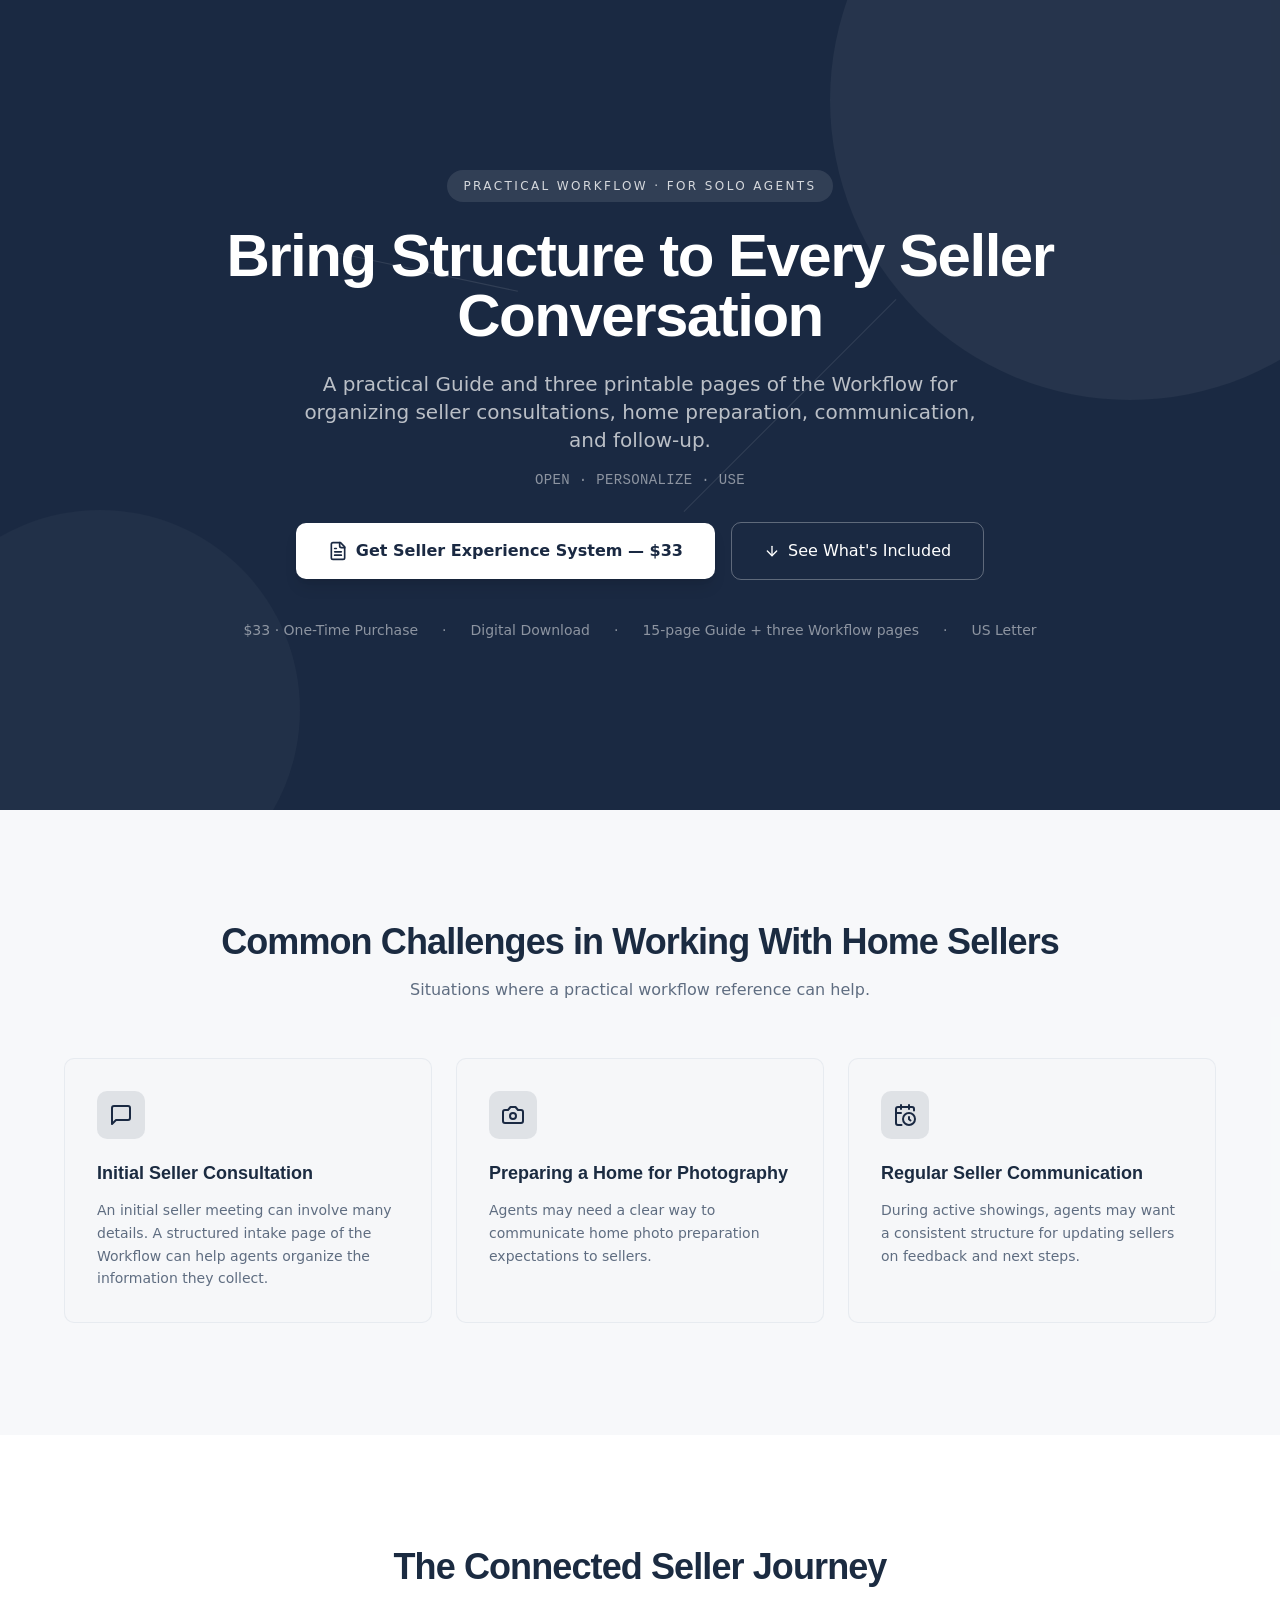
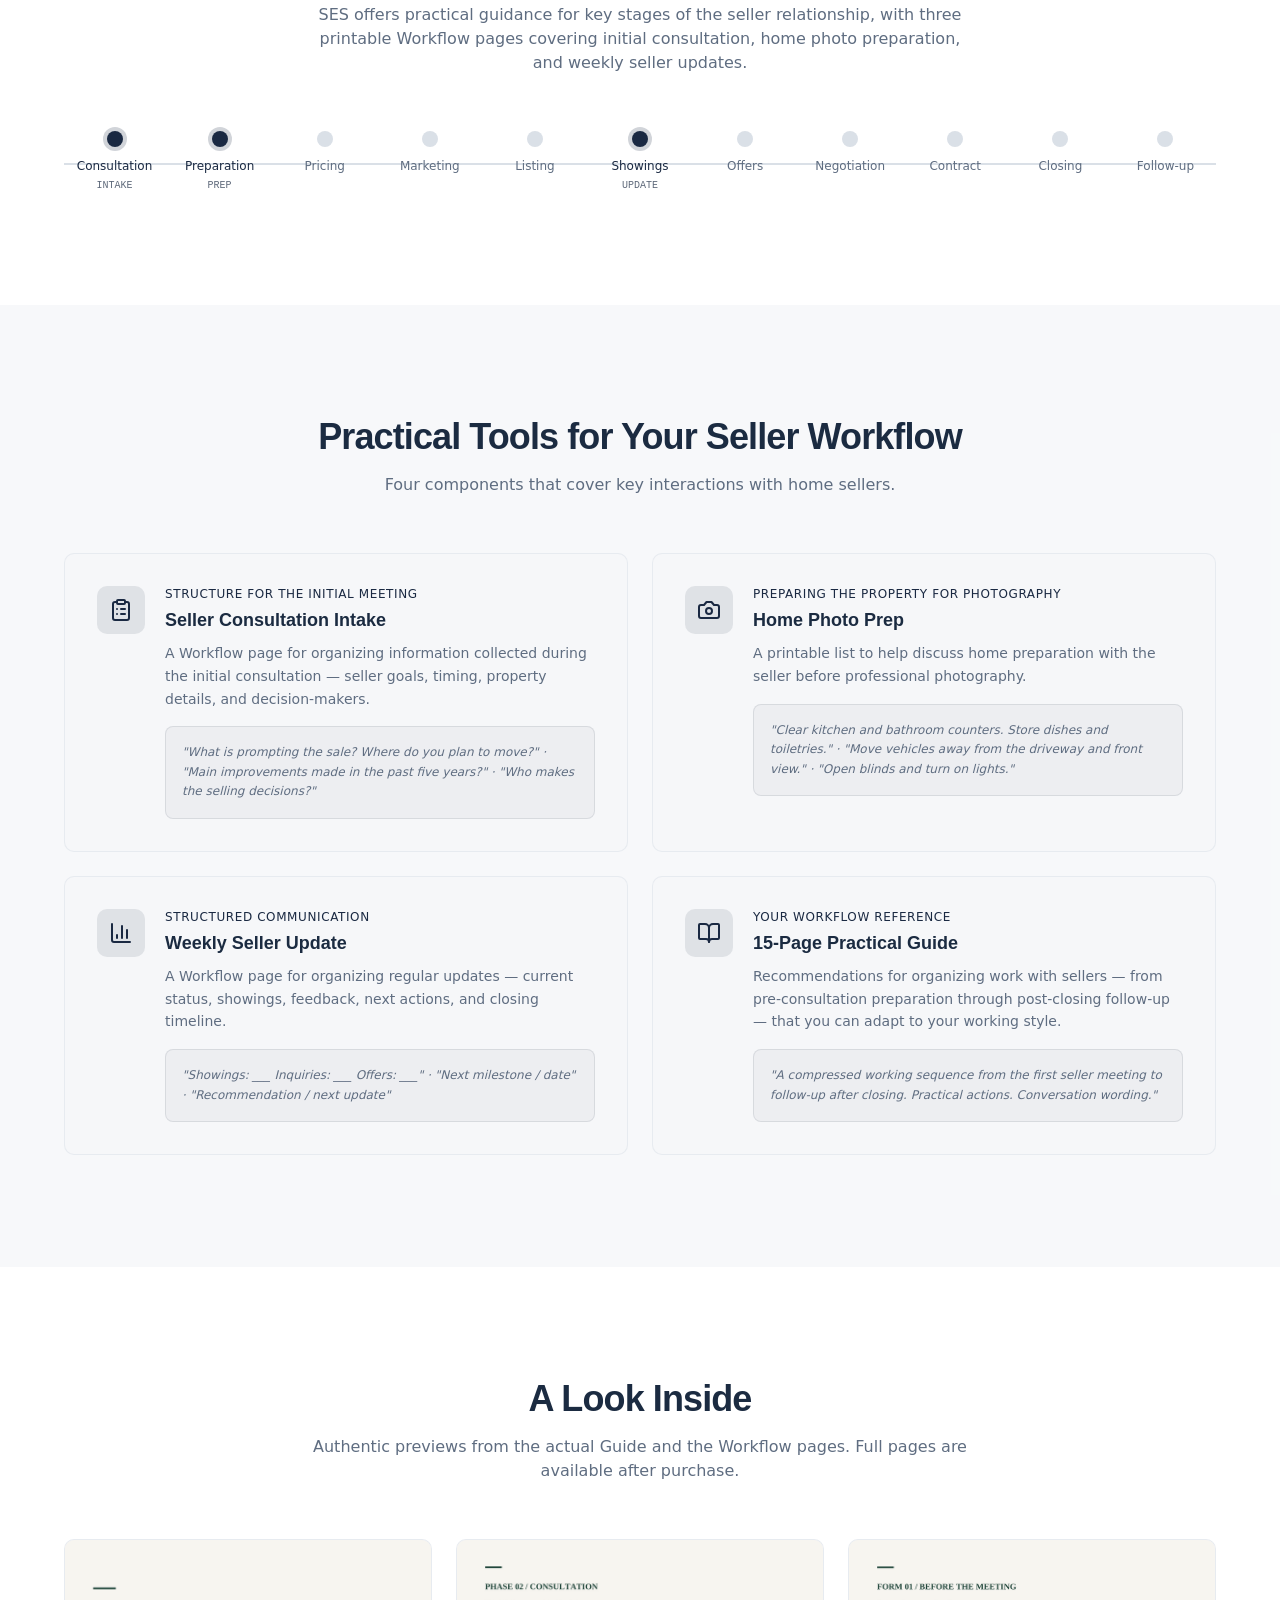
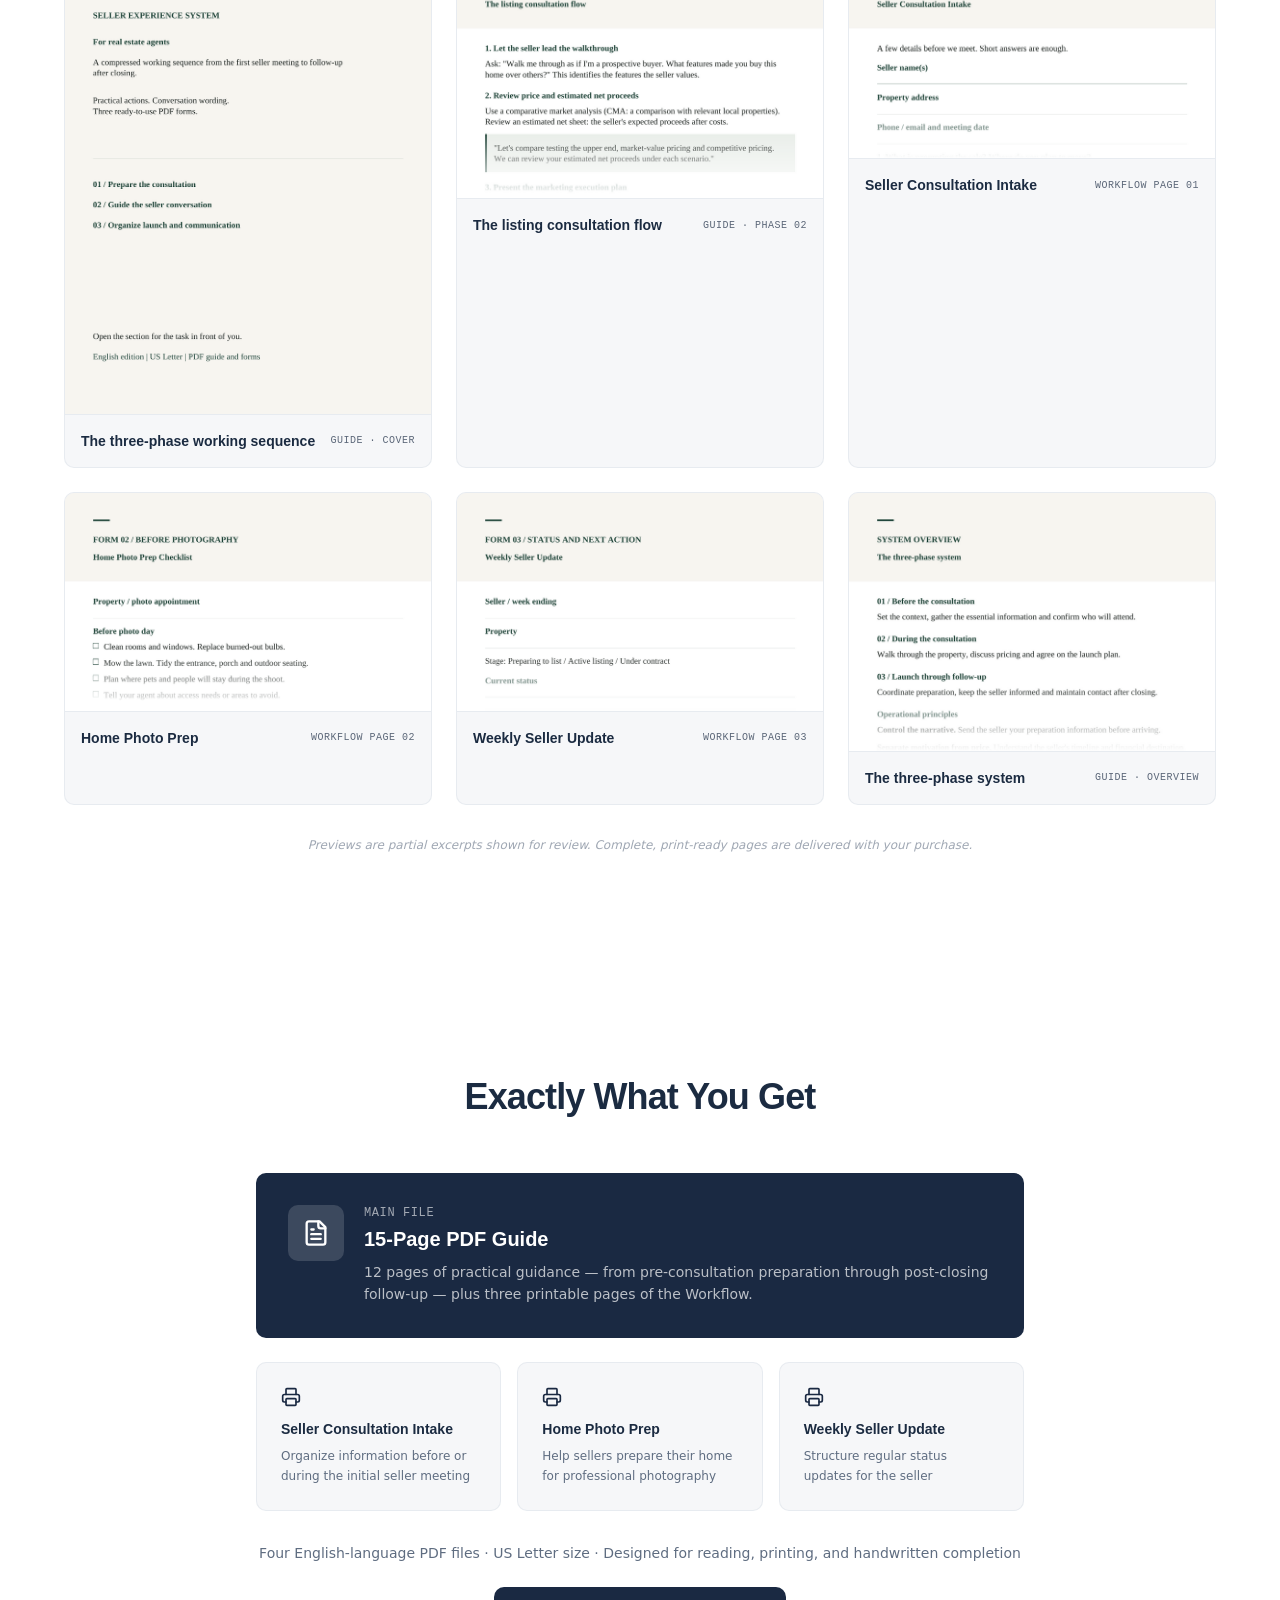
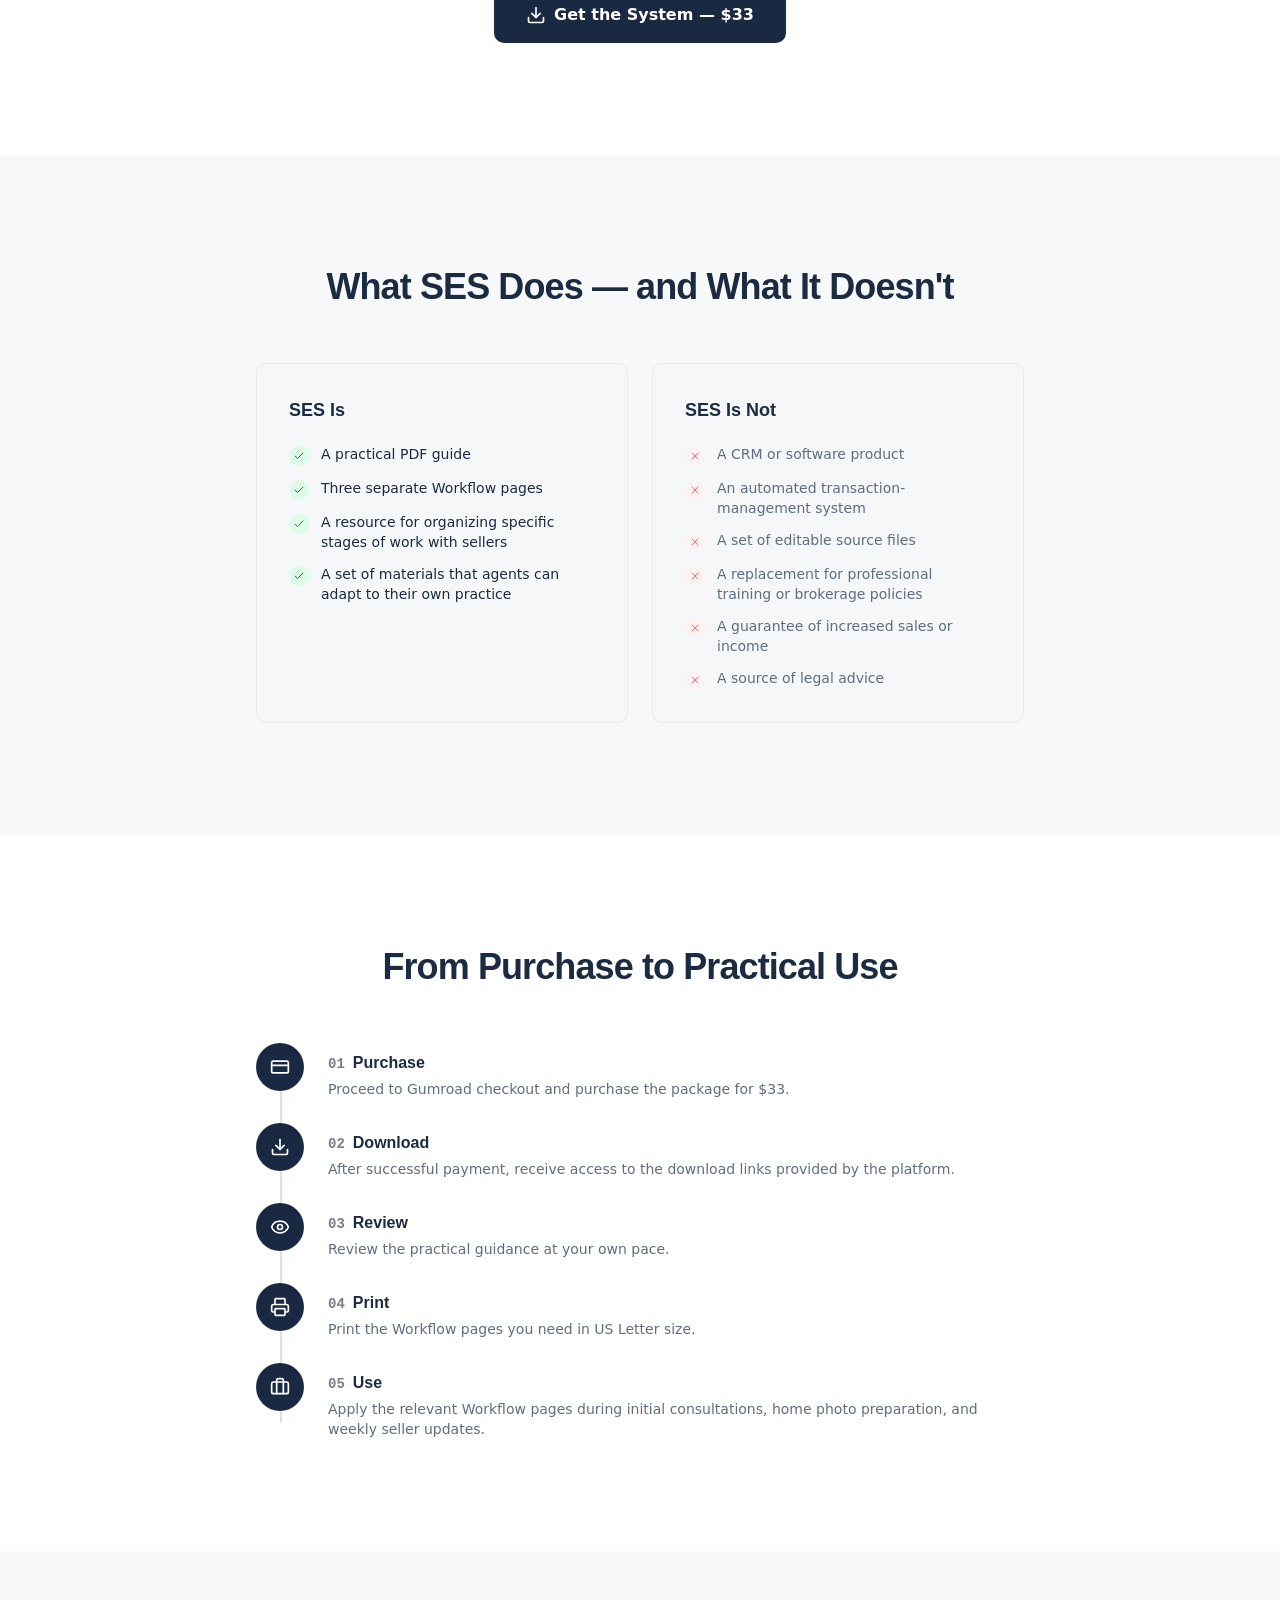
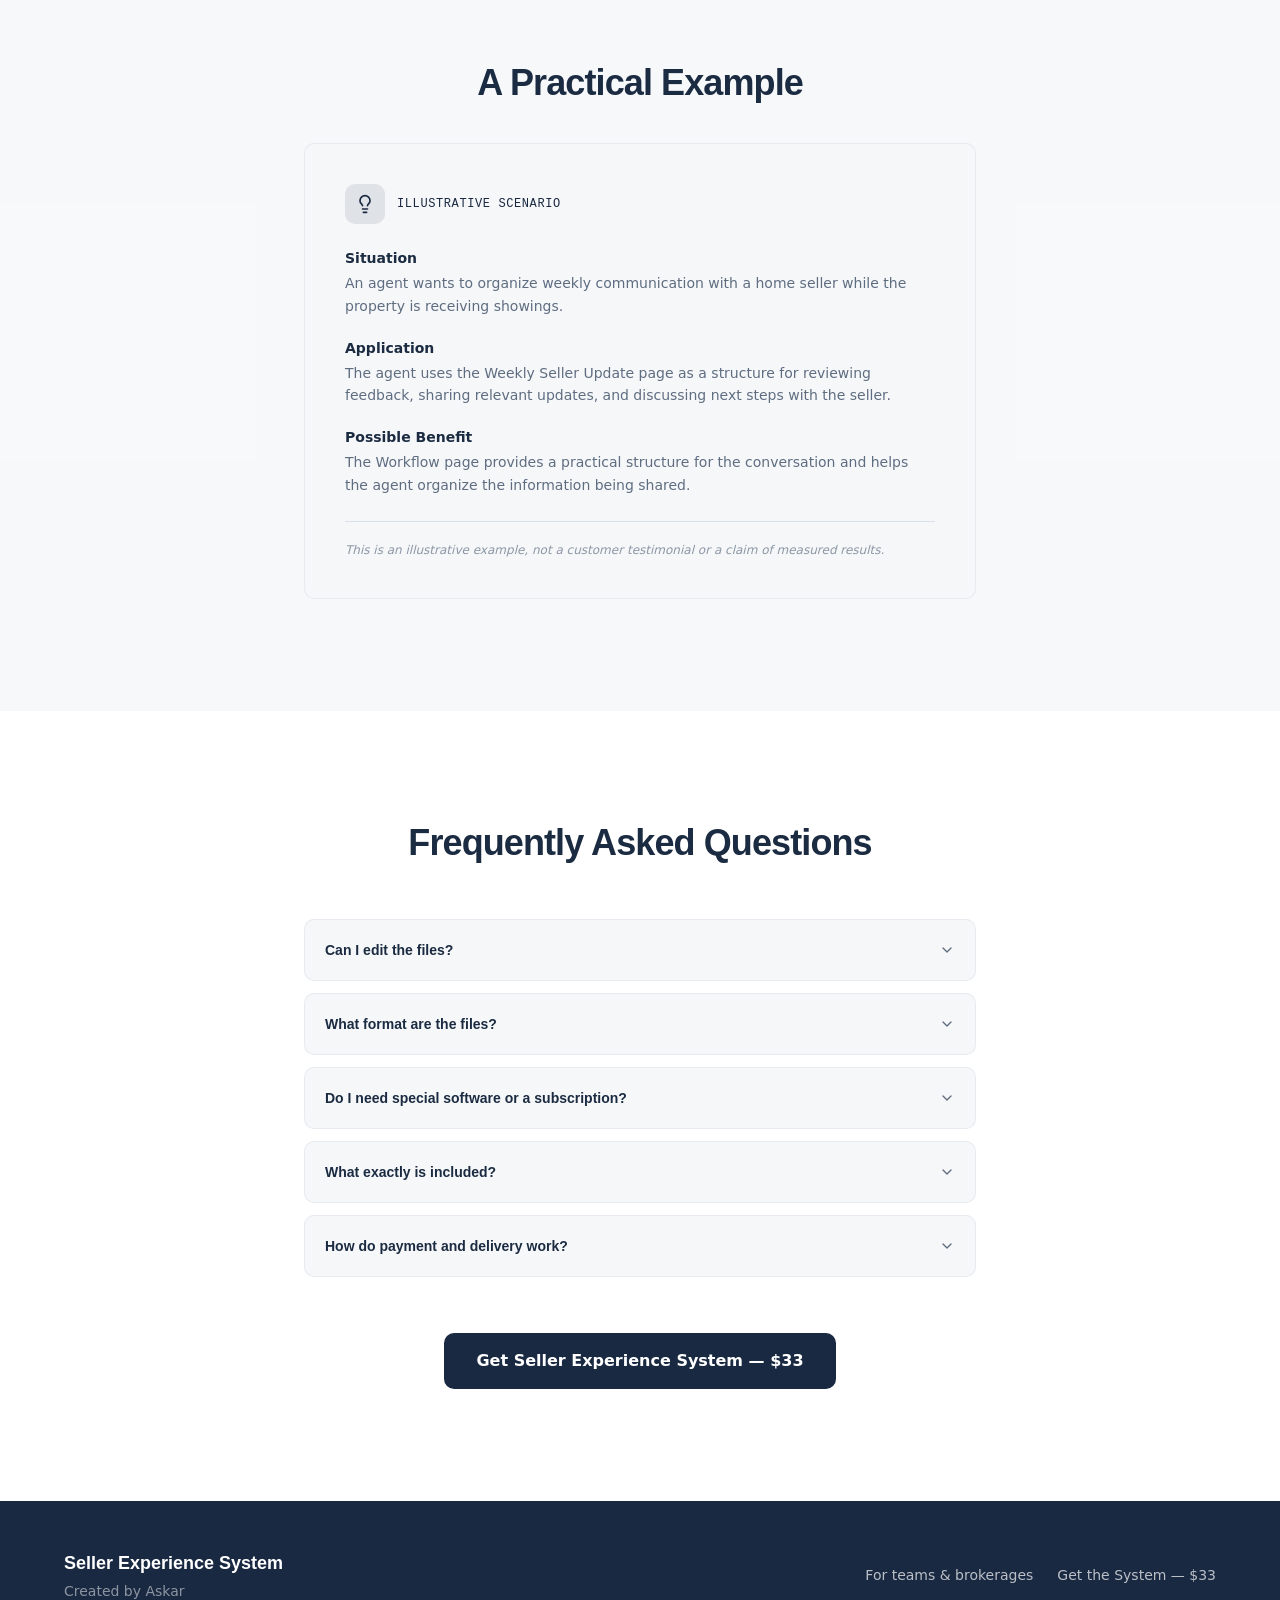
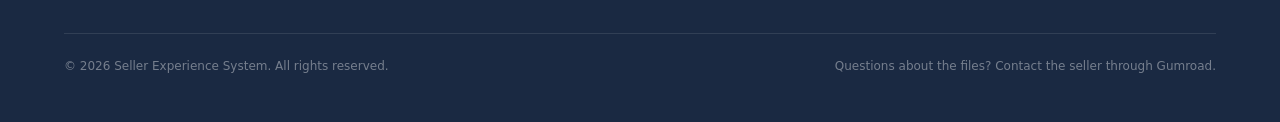
==== commit 8ec06816: "Блоки страницы сделаны видимыми (убраны замороженные анимации)" ====
--- a/index.html
+++ b/index.html
@@ -1,5 +1,5 @@
 <!DOCTYPE html>
-<html lang="en"><head><meta charset="utf-8"><meta name="viewport" content="width=device-width, initial-scale=1"><title>🐴 Seller Experience System — Practical Workflow for Real Estate Agents</title><meta name="description" content="A 15-page Guide and three printable pages of the Workflow to organize seller work from consultation through closing. $33 one-time purchase."><meta property="og:title" content="Seller Experience System"><meta property="og:description" content="A practical Workflow for US residential real estate agents: a 15-page Guide plus three printable Workflow pages. $33."><meta property="og:image" content="og-image.png"><meta property="og:image:width" content="1200"><meta property="og:image:height" content="630"><meta name="twitter:card" content="summary_large_image"><meta name="twitter:title" content="Seller Experience System"><meta name="twitter:description" content="A practical Workflow for US residential real estate agents: a 15-page Guide plus three printable Workflow pages. $33."><meta name="twitter:image" content="og-image.png"><meta name="twitter:image:width" content="1200"><meta name="twitter:image:height" content="630"><link rel="shortcut icon" href="favicon.svg"><link rel="icon" href="favicon.svg"><link rel="preload" href="/_next/static/media/5c285b27cdda1fe8-s.p.2_mbdogr7ni8i.woff2" as="font" crossorigin="" type="font/woff2"><link rel="preload" href="/_next/static/media/70bc3e132a0a741e-s.p.3t6q91iet4nsy.woff2" as="font" crossorigin="" type="font/woff2"><link rel="preload" href="/_next/static/media/fba5a26ea33df6a3-s.p.18rizl4rsrl42.woff2" as="font" crossorigin="" type="font/woff2"><style>@font-face { font-family: "DM Sans"; font-style: normal; font-weight: 100 1000; font-display: swap; src: url("../media/c3cb240f9c892514-s.3z_x6eowsw16y.woff2") format("woff2"); unicode-range: U+100-2BA, U+2BD-2C5, U+2C7-2CC, U+2CE-2D7, U+2DD-2FF, U+304, U+308, U+329, U+1D00-1DBF, U+1E00-1E9F, U+1EF2-1EFF, U+2020, U+20A0-20AB, U+20AD-20C4, U+2113, U+2C60-2C7F, U+A720-A7FF; }
+<html lang="en"><head><meta charset="utf-8"><meta name="viewport" content="width=device-width, initial-scale=1"><title>🐴 Seller Experience System — Practical Workflow for Real Estate Agents</title><meta name="description" content="A 15-page Guide and three printable pages of the Workflow to organize seller work from consultation through closing. $33 one-time purchase."><meta property="og:title" content="Seller Experience System"><meta property="og:description" content="A practical Workflow for US residential real estate agents: a 15-page Guide plus three printable Workflow pages. $33."><meta property="og:image" content="og-image.png"><meta property="og:image:width" content="1200"><meta property="og:image:height" content="630"><meta name="twitter:card" content="summary_large_image"><meta name="twitter:title" content="Seller Experience System"><meta name="twitter:description" content="A practical Workflow for US residential real estate agents: a 15-page Guide plus three printable Workflow pages. $33."><meta name="twitter:image" content="og-image.png"><meta name="twitter:image:width" content="1200"><meta name="twitter:image:height" content="630"><link rel="shortcut icon" href="favicon.svg"><link rel="icon" href="favicon.svg"><style>@font-face { font-family: "DM Sans"; font-style: normal; font-weight: 100 1000; font-display: swap; src: url("../media/c3cb240f9c892514-s.3z_x6eowsw16y.woff2") format("woff2"); unicode-range: U+100-2BA, U+2BD-2C5, U+2C7-2CC, U+2CE-2D7, U+2DD-2FF, U+304, U+308, U+329, U+1D00-1DBF, U+1E00-1E9F, U+1EF2-1EFF, U+2020, U+20A0-20AB, U+20AD-20C4, U+2113, U+2C60-2C7F, U+A720-A7FF; }
 @font-face { font-family: "DM Sans"; font-style: normal; font-weight: 100 1000; font-display: swap; src: url("../media/5c285b27cdda1fe8-s.p.2_mbdogr7ni8i.woff2") format("woff2"); unicode-range: U+0-FF, U+131, U+152-153, U+2BB-2BC, U+2C6, U+2DA, U+2DC, U+304, U+308, U+329, U+2000-206F, U+20AC, U+2122, U+2191, U+2193, U+2212, U+2215, U+FEFF, U+FFFD; }
 @font-face { font-family: "DM Sans Fallback"; src: local("Arial"); ascent-override: 94.9%; descent-override: 29.66%; line-gap-override: 0%; size-adjust: 104.53%; }
 .Edek3G_className { font-family: "DM Sans", "DM Sans Fallback"; font-style: normal; }
@@ -845,7 +845,7 @@
       if (h.indexOf('utm_source=') !== -1) continue;
       links[i].setAttribute('href', h + (h.indexOf('?') === -1 ? '?' : '&') + TAG);
     }
-    var t = document.querySelector('a[href$="/teams"], a[href$="teams.html"]');
+    var t = document.querySelector('a[href$="teams.html"], a[href$="teams.html"]');
     if (t && ref) {
       var th = t.getAttribute('href') || '';
       if (th.indexOf('ref=') === -1) t.setAttribute('href', th + (th.indexOf('?') === -1 ? '?' : '&') + 'ref=' + ref);
@@ -861,5 +861,5 @@
   function start() { tag(); setTimeout(tag, 800); setTimeout(tag, 2500); }
   if (document.readyState === 'loading') document.addEventListener('DOMContentLoaded', start); else start();
 })();
-</script></head><body class="Edek3G_variable zfJaSa_variable D88TVW_variable font-sans antialiased"><div hidden=""><!--$--><!--/$--></div><main class="min-h-screen bg-background"><section class="relative min-h-[90vh] flex items-center justify-center overflow-hidden bg-primary"><div class="absolute inset-0 overflow-hidden"><div class="absolute top-0 right-0 w-[600px] h-[600px] rounded-full bg-white/5 -translate-y-1/3 translate-x-1/4"></div><div class="absolute bottom-0 left-0 w-[400px] h-[400px] rounded-full bg-white/[0.03] translate-y-1/4 -translate-x-1/4"></div><div class="absolute top-1/2 left-1/2 w-[300px] h-[1px] bg-white/10 -rotate-45"></div><div class="absolute top-1/3 left-1/4 w-[200px] h-[1px] bg-white/10 rotate-12"></div></div><div class="relative z-10 max-w-[1200px] mx-auto px-6 py-20 text-center"><div style="opacity: 1; transform: none;"><span class="inline-block mb-6 px-4 py-2 bg-white/10 text-white/80 text-xs font-medium tracking-[0.2em] uppercase rounded-full">Practical Workflow · For Solo Agents</span></div><h1 class="font-display text-4xl md:text-5xl lg:text-6xl font-bold text-white tracking-tight max-w-4xl mx-auto leading-[1.1] mb-6" style="opacity: 1; transform: none;">Bring Structure to Every Seller Conversation</h1><p class="text-lg md:text-xl text-white/70 max-w-2xl mx-auto mb-4 leading-relaxed" style="opacity: 1; transform: none;">A practical Guide and three printable pages of the Workflow for organizing seller consultations, home preparation, communication, and follow-up.</p><p class="text-sm text-white/50 mb-8 font-mono tracking-wide" style="opacity: 1;">OPEN · PERSONALIZE · USE</p><div class="flex flex-col sm:flex-row items-center justify-center gap-4 mb-10" style="opacity: 1; transform: none;"><a href="https://sellerworkflow.gumroad.com/l/seller-experience-system" target="_blank" rel="noopener noreferrer" class="inline-flex items-center gap-2 px-8 py-4 bg-white text-primary font-semibold rounded-lg hover:bg-white/90 transition-all duration-200 shadow-lg hover:shadow-xl"><svg xmlns="http://www.w3.org/2000/svg" width="24" height="24" viewBox="0 0 24 24" fill="none" stroke="currentColor" stroke-width="2" stroke-linecap="round" stroke-linejoin="round" class="lucide lucide-file-text w-5 h-5"><path d="M15 2H6a2 2 0 0 0-2 2v16a2 2 0 0 0 2 2h12a2 2 0 0 0 2-2V7Z"></path><path d="M14 2v4a2 2 0 0 0 2 2h4"></path><path d="M10 9H8"></path><path d="M16 13H8"></path><path d="M16 17H8"></path></svg>Get Seller Experience System — $33</a><a href="#whats-included" class="inline-flex items-center gap-2 px-8 py-4 border border-white/30 text-white font-medium rounded-lg hover:bg-white/10 transition-all duration-200"><svg xmlns="http://www.w3.org/2000/svg" width="24" height="24" viewBox="0 0 24 24" fill="none" stroke="currentColor" stroke-width="2" stroke-linecap="round" stroke-linejoin="round" class="lucide lucide-arrow-down w-4 h-4"><path d="M12 5v14"></path><path d="m19 12-7 7-7-7"></path></svg>See What's Included</a></div><div class="flex flex-wrap items-center justify-center gap-x-6 gap-y-2 text-sm text-white/50" style="opacity: 1;"><span>$33 · One-Time Purchase</span><span class="hidden sm:inline">·</span><span>Digital Download</span><span class="hidden sm:inline">·</span><span>15-page Guide + three Workflow pages</span><span class="hidden sm:inline">·</span><span>US Letter</span></div></div></section><section class="py-20 md:py-28 bg-muted/50"><div class="max-w-[1200px] mx-auto px-6"><div class="text-center mb-14" style="opacity:0;transform:translateY(20px)"><h2 class="font-display text-3xl md:text-4xl font-bold text-foreground tracking-tight mb-4">Common Challenges in Working With Home Sellers</h2><p class="text-muted-foreground max-w-2xl mx-auto">Situations where a practical workflow reference can help.</p></div><div class="grid md:grid-cols-3 gap-6"><div class="bg-card rounded-lg p-8 shadow-[var(--shadow-md)] hover:shadow-[var(--shadow-lg)] transition-all duration-300 border border-border/50" style="opacity:0;transform:translateY(30px)"><div class="w-12 h-12 rounded-lg bg-primary/10 flex items-center justify-center mb-5"><svg xmlns="http://www.w3.org/2000/svg" width="24" height="24" viewBox="0 0 24 24" fill="none" stroke="currentColor" stroke-width="2" stroke-linecap="round" stroke-linejoin="round" class="lucide lucide-message-square w-6 h-6 text-primary"><path d="M21 15a2 2 0 0 1-2 2H7l-4 4V5a2 2 0 0 1 2-2h14a2 2 0 0 1 2 2z"></path></svg></div><h3 class="font-display text-lg font-semibold text-foreground mb-3">Initial Seller Consultation</h3><p class="text-muted-foreground text-sm leading-relaxed">An initial seller meeting can involve many details. A structured intake page of the Workflow can help agents organize the information they collect.</p></div><div class="bg-card rounded-lg p-8 shadow-[var(--shadow-md)] hover:shadow-[var(--shadow-lg)] transition-all duration-300 border border-border/50" style="opacity:0;transform:translateY(30px)"><div class="w-12 h-12 rounded-lg bg-primary/10 flex items-center justify-center mb-5"><svg xmlns="http://www.w3.org/2000/svg" width="24" height="24" viewBox="0 0 24 24" fill="none" stroke="currentColor" stroke-width="2" stroke-linecap="round" stroke-linejoin="round" class="lucide lucide-camera w-6 h-6 text-primary"><path d="M14.5 4h-5L7 7H4a2 2 0 0 0-2 2v9a2 2 0 0 0 2 2h16a2 2 0 0 0 2-2V9a2 2 0 0 0-2-2h-3l-2.5-3z"></path><circle cx="12" cy="13" r="3"></circle></svg></div><h3 class="font-display text-lg font-semibold text-foreground mb-3">Preparing a Home for Photography</h3><p class="text-muted-foreground text-sm leading-relaxed">Agents may need a clear way to communicate home photo preparation expectations to sellers.</p></div><div class="bg-card rounded-lg p-8 shadow-[var(--shadow-md)] hover:shadow-[var(--shadow-lg)] transition-all duration-300 border border-border/50" style="opacity:0;transform:translateY(30px)"><div class="w-12 h-12 rounded-lg bg-primary/10 flex items-center justify-center mb-5"><svg xmlns="http://www.w3.org/2000/svg" width="24" height="24" viewBox="0 0 24 24" fill="none" stroke="currentColor" stroke-width="2" stroke-linecap="round" stroke-linejoin="round" class="lucide lucide-calendar-clock w-6 h-6 text-primary"><path d="M21 7.5V6a2 2 0 0 0-2-2H5a2 2 0 0 0-2 2v14a2 2 0 0 0 2 2h3.5"></path><path d="M16 2v4"></path><path d="M8 2v4"></path><path d="M3 10h5"></path><path d="M17.5 17.5 16 16.3V14"></path><circle cx="16" cy="16" r="6"></circle></svg></div><h3 class="font-display text-lg font-semibold text-foreground mb-3">Regular Seller Communication</h3><p class="text-muted-foreground text-sm leading-relaxed">During active showings, agents may want a consistent structure for updating sellers on feedback and next steps.</p></div></div></div></section><section class="py-20 md:py-28 bg-background"><div class="max-w-[1200px] mx-auto px-6"><div class="text-center mb-14" style="opacity:0;transform:translateY(20px)"><h2 class="font-display text-3xl md:text-4xl font-bold text-foreground tracking-tight mb-4">The Connected Seller Journey</h2><p class="text-muted-foreground max-w-2xl mx-auto">SES offers practical guidance for key stages of the seller relationship, with three printable Workflow pages covering initial consultation, home photo preparation, and weekly seller updates.</p></div><div class="hidden md:block"><div class="relative"><div class="absolute top-8 left-0 right-0 h-[2px] bg-border"></div><div class="grid grid-cols-11 gap-1"><div class="relative flex flex-col items-center" style="opacity:0;transform:translateY(20px)"><div class="w-4 h-4 rounded-full z-10 mb-3 bg-primary ring-4 ring-primary/20"></div><span class="text-xs text-center font-medium leading-tight text-primary">Consultation</span><span class="text-[10px] text-primary/70 mt-1 font-mono">INTAKE</span></div><div class="relative flex flex-col items-center" style="opacity:0;transform:translateY(20px)"><div class="w-4 h-4 rounded-full z-10 mb-3 bg-primary ring-4 ring-primary/20"></div><span class="text-xs text-center font-medium leading-tight text-primary">Preparation</span><span class="text-[10px] text-primary/70 mt-1 font-mono">PREP</span></div><div class="relative flex flex-col items-center" style="opacity:0;transform:translateY(20px)"><div class="w-4 h-4 rounded-full z-10 mb-3 bg-border"></div><span class="text-xs text-center font-medium leading-tight text-muted-foreground">Pricing</span></div><div class="relative flex flex-col items-center" style="opacity:0;transform:translateY(20px)"><div class="w-4 h-4 rounded-full z-10 mb-3 bg-border"></div><span class="text-xs text-center font-medium leading-tight text-muted-foreground">Marketing</span></div><div class="relative flex flex-col items-center" style="opacity:0;transform:translateY(20px)"><div class="w-4 h-4 rounded-full z-10 mb-3 bg-border"></div><span class="text-xs text-center font-medium leading-tight text-muted-foreground">Listing</span></div><div class="relative flex flex-col items-center" style="opacity:0;transform:translateY(20px)"><div class="w-4 h-4 rounded-full z-10 mb-3 bg-primary ring-4 ring-primary/20"></div><span class="text-xs text-center font-medium leading-tight text-primary">Showings</span><span class="text-[10px] text-primary/70 mt-1 font-mono">UPDATE</span></div><div class="relative flex flex-col items-center" style="opacity:0;transform:translateY(20px)"><div class="w-4 h-4 rounded-full z-10 mb-3 bg-border"></div><span class="text-xs text-center font-medium leading-tight text-muted-foreground">Offers</span></div><div class="relative flex flex-col items-center" style="opacity:0;transform:translateY(20px)"><div class="w-4 h-4 rounded-full z-10 mb-3 bg-border"></div><span class="text-xs text-center font-medium leading-tight text-muted-foreground">Negotiation</span></div><div class="relative flex flex-col items-center" style="opacity:0;transform:translateY(20px)"><div class="w-4 h-4 rounded-full z-10 mb-3 bg-border"></div><span class="text-xs text-center font-medium leading-tight text-muted-foreground">Contract</span></div><div class="relative flex flex-col items-center" style="opacity:0;transform:translateY(20px)"><div class="w-4 h-4 rounded-full z-10 mb-3 bg-border"></div><span class="text-xs text-center font-medium leading-tight text-muted-foreground">Closing</span></div><div class="relative flex flex-col items-center" style="opacity:0;transform:translateY(20px)"><div class="w-4 h-4 rounded-full z-10 mb-3 bg-border"></div><span class="text-xs text-center font-medium leading-tight text-muted-foreground">Follow-up</span></div></div></div></div><div class="md:hidden"><div class="relative pl-6"><div class="absolute top-0 bottom-0 left-[11px] w-[2px] bg-border"></div><div class="space-y-4"><div class="relative flex items-center gap-4" style="opacity:0;transform:translateX(-10px)"><div class="w-3 h-3 rounded-full z-10 flex-shrink-0 -ml-[18px] bg-primary ring-3 ring-primary/20"></div><span class="text-sm text-primary font-semibold">Consultation<span class="text-xs text-primary/60 ml-2 font-mono">→ INTAKE</span></span></div><div class="relative flex items-center gap-4" style="opacity:0;transform:translateX(-10px)"><div class="w-3 h-3 rounded-full z-10 flex-shrink-0 -ml-[18px] bg-primary ring-3 ring-primary/20"></div><span class="text-sm text-primary font-semibold">Preparation<span class="text-xs text-primary/60 ml-2 font-mono">→ PREP</span></span></div><div class="relative flex items-center gap-4" style="opacity:0;transform:translateX(-10px)"><div class="w-3 h-3 rounded-full z-10 flex-shrink-0 -ml-[18px] bg-border"></div><span class="text-sm text-muted-foreground">Pricing</span></div><div class="relative flex items-center gap-4" style="opacity:0;transform:translateX(-10px)"><div class="w-3 h-3 rounded-full z-10 flex-shrink-0 -ml-[18px] bg-border"></div><span class="text-sm text-muted-foreground">Marketing</span></div><div class="relative flex items-center gap-4" style="opacity:0;transform:translateX(-10px)"><div class="w-3 h-3 rounded-full z-10 flex-shrink-0 -ml-[18px] bg-border"></div><span class="text-sm text-muted-foreground">Listing</span></div><div class="relative flex items-center gap-4" style="opacity:0;transform:translateX(-10px)"><div class="w-3 h-3 rounded-full z-10 flex-shrink-0 -ml-[18px] bg-primary ring-3 ring-primary/20"></div><span class="text-sm text-primary font-semibold">Showings<span class="text-xs text-primary/60 ml-2 font-mono">→ UPDATE</span></span></div><div class="relative flex items-center gap-4" style="opacity:0;transform:translateX(-10px)"><div class="w-3 h-3 rounded-full z-10 flex-shrink-0 -ml-[18px] bg-border"></div><span class="text-sm text-muted-foreground">Offers</span></div><div class="relative flex items-center gap-4" style="opacity:0;transform:translateX(-10px)"><div class="w-3 h-3 rounded-full z-10 flex-shrink-0 -ml-[18px] bg-border"></div><span class="text-sm text-muted-foreground">Negotiation</span></div><div class="relative flex items-center gap-4" style="opacity:0;transform:translateX(-10px)"><div class="w-3 h-3 rounded-full z-10 flex-shrink-0 -ml-[18px] bg-border"></div><span class="text-sm text-muted-foreground">Contract</span></div><div class="relative flex items-center gap-4" style="opacity:0;transform:translateX(-10px)"><div class="w-3 h-3 rounded-full z-10 flex-shrink-0 -ml-[18px] bg-border"></div><span class="text-sm text-muted-foreground">Closing</span></div><div class="relative flex items-center gap-4" style="opacity:0;transform:translateX(-10px)"><div class="w-3 h-3 rounded-full z-10 flex-shrink-0 -ml-[18px] bg-border"></div><span class="text-sm text-muted-foreground">Follow-up</span></div></div></div></div></div></section><section id="whats-included" class="py-20 md:py-28 bg-muted/50"><div class="max-w-[1200px] mx-auto px-6"><div class="text-center mb-14" style="opacity:0;transform:translateY(20px)"><h2 class="font-display text-3xl md:text-4xl font-bold text-foreground tracking-tight mb-4">Practical Tools for Your Seller Workflow</h2><p class="text-muted-foreground max-w-2xl mx-auto">Four components that cover key interactions with home sellers.</p></div><div class="grid md:grid-cols-2 gap-6"><div class="bg-card rounded-lg p-8 shadow-[var(--shadow-md)] hover:shadow-[var(--shadow-lg)] transition-all duration-300 border border-border/50" style="opacity:0;transform:translateY(30px)"><div class="flex items-start gap-5"><div class="w-12 h-12 rounded-lg bg-primary/10 flex items-center justify-center flex-shrink-0"><svg xmlns="http://www.w3.org/2000/svg" width="24" height="24" viewBox="0 0 24 24" fill="none" stroke="currentColor" stroke-width="2" stroke-linecap="round" stroke-linejoin="round" class="lucide lucide-clipboard-list w-6 h-6 text-primary"><rect width="8" height="4" x="8" y="2" rx="1" ry="1"></rect><path d="M16 4h2a2 2 0 0 1 2 2v14a2 2 0 0 1-2 2H6a2 2 0 0 1-2-2V6a2 2 0 0 1 2-2h2"></path><path d="M12 11h4"></path><path d="M12 16h4"></path><path d="M8 11h.01"></path><path d="M8 16h.01"></path></svg></div><div class="flex-1 min-w-0"><p class="text-xs text-primary font-medium uppercase tracking-wider mb-1">Structure for the initial meeting</p><h3 class="font-display text-lg font-semibold text-foreground mb-2">Seller Consultation Intake</h3><p class="text-muted-foreground text-sm mb-4 leading-relaxed">A Workflow page for organizing information collected during the initial consultation — seller goals, timing, property details, and decision-makers.</p><div class="bg-primary/[0.04] rounded-md p-4 border border-primary/10"><p class="text-xs text-muted-foreground italic leading-relaxed">"What is prompting the sale? Where do you plan to move?" · "Main improvements made in the past five years?" · "Who makes the selling decisions?"</p></div></div></div></div><div class="bg-card rounded-lg p-8 shadow-[var(--shadow-md)] hover:shadow-[var(--shadow-lg)] transition-all duration-300 border border-border/50" style="opacity:0;transform:translateY(30px)"><div class="flex items-start gap-5"><div class="w-12 h-12 rounded-lg bg-primary/10 flex items-center justify-center flex-shrink-0"><svg xmlns="http://www.w3.org/2000/svg" width="24" height="24" viewBox="0 0 24 24" fill="none" stroke="currentColor" stroke-width="2" stroke-linecap="round" stroke-linejoin="round" class="lucide lucide-camera w-6 h-6 text-primary"><path d="M14.5 4h-5L7 7H4a2 2 0 0 0-2 2v9a2 2 0 0 0 2 2h16a2 2 0 0 0 2-2V9a2 2 0 0 0-2-2h-3l-2.5-3z"></path><circle cx="12" cy="13" r="3"></circle></svg></div><div class="flex-1 min-w-0"><p class="text-xs text-primary font-medium uppercase tracking-wider mb-1">Preparing the property for photography</p><h3 class="font-display text-lg font-semibold text-foreground mb-2">Home Photo Prep</h3><p class="text-muted-foreground text-sm mb-4 leading-relaxed">A printable list to help discuss home preparation with the seller before professional photography.</p><div class="bg-primary/[0.04] rounded-md p-4 border border-primary/10"><p class="text-xs text-muted-foreground italic leading-relaxed">"Clear kitchen and bathroom counters. Store dishes and toiletries." · "Move vehicles away from the driveway and front view." · "Open blinds and turn on lights."</p></div></div></div></div><div class="bg-card rounded-lg p-8 shadow-[var(--shadow-md)] hover:shadow-[var(--shadow-lg)] transition-all duration-300 border border-border/50" style="opacity:0;transform:translateY(30px)"><div class="flex items-start gap-5"><div class="w-12 h-12 rounded-lg bg-primary/10 flex items-center justify-center flex-shrink-0"><svg xmlns="http://www.w3.org/2000/svg" width="24" height="24" viewBox="0 0 24 24" fill="none" stroke="currentColor" stroke-width="2" stroke-linecap="round" stroke-linejoin="round" class="lucide lucide-chart-column w-6 h-6 text-primary"><path d="M3 3v16a2 2 0 0 0 2 2h16"></path><path d="M18 17V9"></path><path d="M13 17V5"></path><path d="M8 17v-3"></path></svg></div><div class="flex-1 min-w-0"><p class="text-xs text-primary font-medium uppercase tracking-wider mb-1">Structured communication</p><h3 class="font-display text-lg font-semibold text-foreground mb-2">Weekly Seller Update</h3><p class="text-muted-foreground text-sm mb-4 leading-relaxed">A Workflow page for organizing regular updates — current status, showings, feedback, next actions, and closing timeline.</p><div class="bg-primary/[0.04] rounded-md p-4 border border-primary/10"><p class="text-xs text-muted-foreground italic leading-relaxed">"Showings: ___ Inquiries: ___ Offers: ___" · "Next milestone / date" · "Recommendation / next update"</p></div></div></div></div><div class="bg-card rounded-lg p-8 shadow-[var(--shadow-md)] hover:shadow-[var(--shadow-lg)] transition-all duration-300 border border-border/50" style="opacity:0;transform:translateY(30px)"><div class="flex items-start gap-5"><div class="w-12 h-12 rounded-lg bg-primary/10 flex items-center justify-center flex-shrink-0"><svg xmlns="http://www.w3.org/2000/svg" width="24" height="24" viewBox="0 0 24 24" fill="none" stroke="currentColor" stroke-width="2" stroke-linecap="round" stroke-linejoin="round" class="lucide lucide-book-open w-6 h-6 text-primary"><path d="M12 7v14"></path><path d="M3 18a1 1 0 0 1-1-1V4a1 1 0 0 1 1-1h5a4 4 0 0 1 4 4 4 4 0 0 1 4-4h5a1 1 0 0 1 1 1v13a1 1 0 0 1-1 1h-6a3 3 0 0 0-3 3 3 3 0 0 0-3-3z"></path></svg></div><div class="flex-1 min-w-0"><p class="text-xs text-primary font-medium uppercase tracking-wider mb-1">Your workflow reference</p><h3 class="font-display text-lg font-semibold text-foreground mb-2">15-Page Practical Guide</h3><p class="text-muted-foreground text-sm mb-4 leading-relaxed">Recommendations for organizing work with sellers — from pre-consultation preparation through post-closing follow-up — that you can adapt to your working style.</p><div class="bg-primary/[0.04] rounded-md p-4 border border-primary/10"><p class="text-xs text-muted-foreground italic leading-relaxed">"A compressed working sequence from the first seller meeting to follow-up after closing. Practical actions. Conversation wording."</p></div></div></div></div></div></div></section><section class="py-20 md:py-28 bg-background"><div class="max-w-[1200px] mx-auto px-6"><div class="text-center mb-14" style="opacity:0;transform:translateY(20px)"><h2 class="font-display text-3xl md:text-4xl font-bold text-foreground tracking-tight mb-4">A Look Inside</h2><p class="text-muted-foreground max-w-2xl mx-auto">Authentic previews from the actual Guide and the Workflow pages. Full pages are available after purchase.</p></div><div class="grid sm:grid-cols-2 lg:grid-cols-3 gap-6"><figure class="group bg-card rounded-lg overflow-hidden shadow-[var(--shadow-md)] border border-border/50" style="opacity:0;transform:translateY(24px)"><div class="relative w-full aspect-[800/1035] bg-muted overflow-hidden"><img alt="Cover page of the Seller Experience System PDF guide" loading="lazy" decoding="async" data-nimg="fill" class="object-cover object-top" style="position:absolute;height:100%;width:100%;left:0;top:0;right:0;bottom:0;color:transparent" src="/previews/preview-guide-cover.png"></div><figcaption class="flex items-center justify-between p-4 border-t border-border/50"><span class="text-sm font-display font-semibold text-foreground">The three-phase working sequence</span><span class="text-[10px] font-mono uppercase tracking-wider text-primary/70">Guide · Cover</span></figcaption></figure><figure class="group bg-card rounded-lg overflow-hidden shadow-[var(--shadow-md)] border border-border/50" style="opacity:0;transform:translateY(24px)"><div class="relative w-full aspect-[760/536] bg-muted overflow-hidden"><img alt="Interior page showing the listing consultation flow" loading="lazy" decoding="async" data-nimg="fill" class="object-cover object-top" style="position:absolute;height:100%;width:100%;left:0;top:0;right:0;bottom:0;color:transparent" src="/previews/preview-guide-consultation.png"></div><figcaption class="flex items-center justify-between p-4 border-t border-border/50"><span class="text-sm font-display font-semibold text-foreground">The listing consultation flow</span><span class="text-[10px] font-mono uppercase tracking-wider text-primary/70">Guide · Phase 02</span></figcaption></figure><figure class="group bg-card rounded-lg overflow-hidden shadow-[var(--shadow-md)] border border-border/50" style="opacity:0;transform:translateY(24px)"><div class="relative w-full aspect-[760/453] bg-muted overflow-hidden"><img alt="Top of the Seller Consultation Intake Workflow page" loading="lazy" decoding="async" data-nimg="fill" class="object-cover object-top" style="position:absolute;height:100%;width:100%;left:0;top:0;right:0;bottom:0;color:transparent" src="/previews/preview-form-intake.png"></div><figcaption class="flex items-center justify-between p-4 border-t border-border/50"><span class="text-sm font-display font-semibold text-foreground">Seller Consultation Intake</span><span class="text-[10px] font-mono uppercase tracking-wider text-primary/70">Workflow Page 01</span></figcaption></figure><figure class="group bg-card rounded-lg overflow-hidden shadow-[var(--shadow-md)] border border-border/50" style="opacity:0;transform:translateY(24px)"><div class="relative w-full aspect-[760/453] bg-muted overflow-hidden"><img alt="Top of the Home Photo Prep Workflow page" loading="lazy" decoding="async" data-nimg="fill" class="object-cover object-top" style="position:absolute;height:100%;width:100%;left:0;top:0;right:0;bottom:0;color:transparent" src="/previews/preview-form-photo.png"></div><figcaption class="flex items-center justify-between p-4 border-t border-border/50"><span class="text-sm font-display font-semibold text-foreground">Home Photo Prep</span><span class="text-[10px] font-mono uppercase tracking-wider text-primary/70">Workflow Page 02</span></figcaption></figure><figure class="group bg-card rounded-lg overflow-hidden shadow-[var(--shadow-md)] border border-border/50" style="opacity:0;transform:translateY(24px)"><div class="relative w-full aspect-[760/453] bg-muted overflow-hidden"><img alt="Top of the Weekly Seller Update Workflow page" loading="lazy" decoding="async" data-nimg="fill" class="object-cover object-top" style="position:absolute;height:100%;width:100%;left:0;top:0;right:0;bottom:0;color:transparent" src="/previews/preview-form-update.png"></div><figcaption class="flex items-center justify-between p-4 border-t border-border/50"><span class="text-sm font-display font-semibold text-foreground">Weekly Seller Update</span><span class="text-[10px] font-mono uppercase tracking-wider text-primary/70">Workflow Page 03</span></figcaption></figure><figure class="group bg-card rounded-lg overflow-hidden shadow-[var(--shadow-md)] border border-border/50" style="opacity:0;transform:translateY(24px)"><div class="relative w-full aspect-[760/536] bg-muted overflow-hidden"><img alt="Interior page showing the system overview" loading="lazy" decoding="async" data-nimg="fill" class="object-cover object-top" style="position:absolute;height:100%;width:100%;left:0;top:0;right:0;bottom:0;color:transparent" src="/previews/preview-guide-overview.png"></div><figcaption class="flex items-center justify-between p-4 border-t border-border/50"><span class="text-sm font-display font-semibold text-foreground">The three-phase system</span><span class="text-[10px] font-mono uppercase tracking-wider text-primary/70">Guide · Overview</span></figcaption></figure></div><p class="text-center text-xs text-muted-foreground/60 mt-8 italic">Previews are partial excerpts shown for review. Complete, print-ready pages are delivered with your purchase.</p></div></section><section class="py-20 md:py-28 bg-background"><div class="max-w-[1200px] mx-auto px-6"><div class="text-center mb-14" style="opacity:0;transform:translateY(20px)"><h2 class="font-display text-3xl md:text-4xl font-bold text-foreground tracking-tight mb-4">Exactly What You Get</h2></div><div class="max-w-3xl mx-auto"><div class="bg-primary text-primary-foreground rounded-lg p-8 mb-6 shadow-[var(--shadow-lg)]" style="opacity:0;transform:translateY(30px)"><div class="flex items-start gap-5"><div class="w-14 h-14 rounded-lg bg-white/15 flex items-center justify-center flex-shrink-0"><svg xmlns="http://www.w3.org/2000/svg" width="24" height="24" viewBox="0 0 24 24" fill="none" stroke="currentColor" stroke-width="2" stroke-linecap="round" stroke-linejoin="round" class="lucide lucide-file-text w-7 h-7 text-white"><path d="M15 2H6a2 2 0 0 0-2 2v16a2 2 0 0 0 2 2h12a2 2 0 0 0 2-2V7Z"></path><path d="M14 2v4a2 2 0 0 0 2 2h4"></path><path d="M10 9H8"></path><path d="M16 13H8"></path><path d="M16 17H8"></path></svg></div><div><p class="text-xs text-white/60 font-mono uppercase tracking-wider mb-1">Main File</p><h3 class="text-xl font-display font-bold mb-2">15-Page PDF Guide</h3><p class="text-white/70 text-sm leading-relaxed">12 pages of practical guidance — from pre-consultation preparation through post-closing follow-up — plus three printable pages of the Workflow.</p></div></div></div><div class="grid sm:grid-cols-3 gap-4 mb-8"><div class="bg-card rounded-lg p-6 shadow-[var(--shadow-md)] border border-border/50" style="opacity:0;transform:translateY(20px)"><svg xmlns="http://www.w3.org/2000/svg" width="24" height="24" viewBox="0 0 24 24" fill="none" stroke="currentColor" stroke-width="2" stroke-linecap="round" stroke-linejoin="round" class="lucide lucide-printer w-5 h-5 text-primary mb-3"><path d="M6 18H4a2 2 0 0 1-2-2v-5a2 2 0 0 1 2-2h16a2 2 0 0 1 2 2v5a2 2 0 0 1-2 2h-2"></path><path d="M6 9V3a1 1 0 0 1 1-1h10a1 1 0 0 1 1 1v6"></path><rect x="6" y="14" width="12" height="8" rx="1"></rect></svg><h4 class="font-display text-sm font-semibold text-foreground mb-2">Seller Consultation Intake</h4><p class="text-xs text-muted-foreground leading-relaxed">Organize information before or during the initial seller meeting</p></div><div class="bg-card rounded-lg p-6 shadow-[var(--shadow-md)] border border-border/50" style="opacity:0;transform:translateY(20px)"><svg xmlns="http://www.w3.org/2000/svg" width="24" height="24" viewBox="0 0 24 24" fill="none" stroke="currentColor" stroke-width="2" stroke-linecap="round" stroke-linejoin="round" class="lucide lucide-printer w-5 h-5 text-primary mb-3"><path d="M6 18H4a2 2 0 0 1-2-2v-5a2 2 0 0 1 2-2h16a2 2 0 0 1 2 2v5a2 2 0 0 1-2 2h-2"></path><path d="M6 9V3a1 1 0 0 1 1-1h10a1 1 0 0 1 1 1v6"></path><rect x="6" y="14" width="12" height="8" rx="1"></rect></svg><h4 class="font-display text-sm font-semibold text-foreground mb-2">Home Photo Prep</h4><p class="text-xs text-muted-foreground leading-relaxed">Help sellers prepare their home for professional photography</p></div><div class="bg-card rounded-lg p-6 shadow-[var(--shadow-md)] border border-border/50" style="opacity:0;transform:translateY(20px)"><svg xmlns="http://www.w3.org/2000/svg" width="24" height="24" viewBox="0 0 24 24" fill="none" stroke="currentColor" stroke-width="2" stroke-linecap="round" stroke-linejoin="round" class="lucide lucide-printer w-5 h-5 text-primary mb-3"><path d="M6 18H4a2 2 0 0 1-2-2v-5a2 2 0 0 1 2-2h16a2 2 0 0 1 2 2v5a2 2 0 0 1-2 2h-2"></path><path d="M6 9V3a1 1 0 0 1 1-1h10a1 1 0 0 1 1 1v6"></path><rect x="6" y="14" width="12" height="8" rx="1"></rect></svg><h4 class="font-display text-sm font-semibold text-foreground mb-2">Weekly Seller Update</h4><p class="text-xs text-muted-foreground leading-relaxed">Structure regular status updates for the seller</p></div></div><div class="text-center" style="opacity:0"><p class="text-sm text-muted-foreground mb-6">Four English-language PDF files · US Letter size · Designed for reading, printing, and handwritten completion</p><a href="https://sellerworkflow.gumroad.com/l/seller-experience-system" target="_blank" rel="noopener noreferrer" class="inline-flex items-center gap-2 px-8 py-4 bg-primary text-primary-foreground font-semibold rounded-lg hover:bg-primary/90 transition-all duration-200 shadow-[var(--shadow-md)] hover:shadow-[var(--shadow-lg)]"><svg xmlns="http://www.w3.org/2000/svg" width="24" height="24" viewBox="0 0 24 24" fill="none" stroke="currentColor" stroke-width="2" stroke-linecap="round" stroke-linejoin="round" class="lucide lucide-download w-5 h-5"><path d="M21 15v4a2 2 0 0 1-2 2H5a2 2 0 0 1-2-2v-4"></path><polyline points="7 10 12 15 17 10"></polyline><line x1="12" x2="12" y1="15" y2="3"></line></svg>Get the System — $33</a></div></div></div></section><section class="py-20 md:py-28 bg-muted/50"><div class="max-w-[1200px] mx-auto px-6"><div class="text-center mb-14" style="opacity:0;transform:translateY(20px)"><h2 class="font-display text-3xl md:text-4xl font-bold text-foreground tracking-tight">What SES Does — and What It Doesn't</h2></div><div class="max-w-3xl mx-auto grid md:grid-cols-2 gap-6"><div class="bg-card rounded-lg p-8 shadow-[var(--shadow-md)] border border-border/50" style="opacity:0;transform:translateX(-20px)"><h3 class="font-display text-lg font-semibold text-foreground mb-5">SES Is</h3><ul class="space-y-3"><li class="flex items-start gap-3"><div class="w-5 h-5 rounded-full bg-green-100 flex items-center justify-center flex-shrink-0 mt-0.5"><svg xmlns="http://www.w3.org/2000/svg" width="24" height="24" viewBox="0 0 24 24" fill="none" stroke="currentColor" stroke-width="2" stroke-linecap="round" stroke-linejoin="round" class="lucide lucide-check w-3 h-3 text-green-700"><path d="M20 6 9 17l-5-5"></path></svg></div><span class="text-sm text-foreground">A practical PDF guide</span></li><li class="flex items-start gap-3"><div class="w-5 h-5 rounded-full bg-green-100 flex items-center justify-center flex-shrink-0 mt-0.5"><svg xmlns="http://www.w3.org/2000/svg" width="24" height="24" viewBox="0 0 24 24" fill="none" stroke="currentColor" stroke-width="2" stroke-linecap="round" stroke-linejoin="round" class="lucide lucide-check w-3 h-3 text-green-700"><path d="M20 6 9 17l-5-5"></path></svg></div><span class="text-sm text-foreground">Three separate Workflow pages</span></li><li class="flex items-start gap-3"><div class="w-5 h-5 rounded-full bg-green-100 flex items-center justify-center flex-shrink-0 mt-0.5"><svg xmlns="http://www.w3.org/2000/svg" width="24" height="24" viewBox="0 0 24 24" fill="none" stroke="currentColor" stroke-width="2" stroke-linecap="round" stroke-linejoin="round" class="lucide lucide-check w-3 h-3 text-green-700"><path d="M20 6 9 17l-5-5"></path></svg></div><span class="text-sm text-foreground">A resource for organizing specific stages of work with sellers</span></li><li class="flex items-start gap-3"><div class="w-5 h-5 rounded-full bg-green-100 flex items-center justify-center flex-shrink-0 mt-0.5"><svg xmlns="http://www.w3.org/2000/svg" width="24" height="24" viewBox="0 0 24 24" fill="none" stroke="currentColor" stroke-width="2" stroke-linecap="round" stroke-linejoin="round" class="lucide lucide-check w-3 h-3 text-green-700"><path d="M20 6 9 17l-5-5"></path></svg></div><span class="text-sm text-foreground">A set of materials that agents can adapt to their own practice</span></li></ul></div><div class="bg-card rounded-lg p-8 shadow-[var(--shadow-md)] border border-border/50" style="opacity:0;transform:translateX(20px)"><h3 class="font-display text-lg font-semibold text-foreground mb-5">SES Is Not</h3><ul class="space-y-3"><li class="flex items-start gap-3"><div class="w-5 h-5 rounded-full bg-red-50 flex items-center justify-center flex-shrink-0 mt-0.5"><svg xmlns="http://www.w3.org/2000/svg" width="24" height="24" viewBox="0 0 24 24" fill="none" stroke="currentColor" stroke-width="2" stroke-linecap="round" stroke-linejoin="round" class="lucide lucide-x w-3 h-3 text-red-400"><path d="M18 6 6 18"></path><path d="m6 6 12 12"></path></svg></div><span class="text-sm text-muted-foreground">A CRM or software product</span></li><li class="flex items-start gap-3"><div class="w-5 h-5 rounded-full bg-red-50 flex items-center justify-center flex-shrink-0 mt-0.5"><svg xmlns="http://www.w3.org/2000/svg" width="24" height="24" viewBox="0 0 24 24" fill="none" stroke="currentColor" stroke-width="2" stroke-linecap="round" stroke-linejoin="round" class="lucide lucide-x w-3 h-3 text-red-400"><path d="M18 6 6 18"></path><path d="m6 6 12 12"></path></svg></div><span class="text-sm text-muted-foreground">An automated transaction-management system</span></li><li class="flex items-start gap-3"><div class="w-5 h-5 rounded-full bg-red-50 flex items-center justify-center flex-shrink-0 mt-0.5"><svg xmlns="http://www.w3.org/2000/svg" width="24" height="24" viewBox="0 0 24 24" fill="none" stroke="currentColor" stroke-width="2" stroke-linecap="round" stroke-linejoin="round" class="lucide lucide-x w-3 h-3 text-red-400"><path d="M18 6 6 18"></path><path d="m6 6 12 12"></path></svg></div><span class="text-sm text-muted-foreground">A set of editable source files</span></li><li class="flex items-start gap-3"><div class="w-5 h-5 rounded-full bg-red-50 flex items-center justify-center flex-shrink-0 mt-0.5"><svg xmlns="http://www.w3.org/2000/svg" width="24" height="24" viewBox="0 0 24 24" fill="none" stroke="currentColor" stroke-width="2" stroke-linecap="round" stroke-linejoin="round" class="lucide lucide-x w-3 h-3 text-red-400"><path d="M18 6 6 18"></path><path d="m6 6 12 12"></path></svg></div><span class="text-sm text-muted-foreground">A replacement for professional training or brokerage policies</span></li><li class="flex items-start gap-3"><div class="w-5 h-5 rounded-full bg-red-50 flex items-center justify-center flex-shrink-0 mt-0.5"><svg xmlns="http://www.w3.org/2000/svg" width="24" height="24" viewBox="0 0 24 24" fill="none" stroke="currentColor" stroke-width="2" stroke-linecap="round" stroke-linejoin="round" class="lucide lucide-x w-3 h-3 text-red-400"><path d="M18 6 6 18"></path><path d="m6 6 12 12"></path></svg></div><span class="text-sm text-muted-foreground">A guarantee of increased sales or income</span></li><li class="flex items-start gap-3"><div class="w-5 h-5 rounded-full bg-red-50 flex items-center justify-center flex-shrink-0 mt-0.5"><svg xmlns="http://www.w3.org/2000/svg" width="24" height="24" viewBox="0 0 24 24" fill="none" stroke="currentColor" stroke-width="2" stroke-linecap="round" stroke-linejoin="round" class="lucide lucide-x w-3 h-3 text-red-400"><path d="M18 6 6 18"></path><path d="m6 6 12 12"></path></svg></div><span class="text-sm text-muted-foreground">A source of legal advice</span></li></ul></div></div></div></section><section class="py-20 md:py-28 bg-background"><div class="max-w-[1200px] mx-auto px-6"><div class="text-center mb-14" style="opacity:0;transform:translateY(20px)"><h2 class="font-display text-3xl md:text-4xl font-bold text-foreground tracking-tight mb-4">From Purchase to Practical Use</h2></div><div class="max-w-3xl mx-auto"><div class="relative"><div class="absolute left-6 top-4 bottom-4 w-[2px] bg-border hidden md:block"></div><div class="space-y-6"><div class="flex items-start gap-6 relative" style="opacity:0;transform:translateX(-20px)"><div class="w-12 h-12 rounded-full bg-primary text-primary-foreground flex items-center justify-center flex-shrink-0 z-10 shadow-[var(--shadow-sm)]"><svg xmlns="http://www.w3.org/2000/svg" width="24" height="24" viewBox="0 0 24 24" fill="none" stroke="currentColor" stroke-width="2" stroke-linecap="round" stroke-linejoin="round" class="lucide lucide-credit-card w-5 h-5"><rect width="20" height="14" x="2" y="5" rx="2"></rect><line x1="2" x2="22" y1="10" y2="10"></line></svg></div><div class="pt-2"><h3 class="font-display text-base font-semibold text-foreground mb-1"><span class="text-primary/60 mr-2 font-mono text-sm">01</span>Purchase</h3><p class="text-sm text-muted-foreground">Proceed to Gumroad checkout and purchase the package for $33.</p></div></div><div class="flex items-start gap-6 relative" style="opacity:0;transform:translateX(-20px)"><div class="w-12 h-12 rounded-full bg-primary text-primary-foreground flex items-center justify-center flex-shrink-0 z-10 shadow-[var(--shadow-sm)]"><svg xmlns="http://www.w3.org/2000/svg" width="24" height="24" viewBox="0 0 24 24" fill="none" stroke="currentColor" stroke-width="2" stroke-linecap="round" stroke-linejoin="round" class="lucide lucide-download w-5 h-5"><path d="M21 15v4a2 2 0 0 1-2 2H5a2 2 0 0 1-2-2v-4"></path><polyline points="7 10 12 15 17 10"></polyline><line x1="12" x2="12" y1="15" y2="3"></line></svg></div><div class="pt-2"><h3 class="font-display text-base font-semibold text-foreground mb-1"><span class="text-primary/60 mr-2 font-mono text-sm">02</span>Download</h3><p class="text-sm text-muted-foreground">After successful payment, receive access to the download links provided by the platform.</p></div></div><div class="flex items-start gap-6 relative" style="opacity:0;transform:translateX(-20px)"><div class="w-12 h-12 rounded-full bg-primary text-primary-foreground flex items-center justify-center flex-shrink-0 z-10 shadow-[var(--shadow-sm)]"><svg xmlns="http://www.w3.org/2000/svg" width="24" height="24" viewBox="0 0 24 24" fill="none" stroke="currentColor" stroke-width="2" stroke-linecap="round" stroke-linejoin="round" class="lucide lucide-eye w-5 h-5"><path d="M2.062 12.348a1 1 0 0 1 0-.696 10.75 10.75 0 0 1 19.876 0 1 1 0 0 1 0 .696 10.75 10.75 0 0 1-19.876 0"></path><circle cx="12" cy="12" r="3"></circle></svg></div><div class="pt-2"><h3 class="font-display text-base font-semibold text-foreground mb-1"><span class="text-primary/60 mr-2 font-mono text-sm">03</span>Review</h3><p class="text-sm text-muted-foreground">Review the practical guidance at your own pace.</p></div></div><div class="flex items-start gap-6 relative" style="opacity:0;transform:translateX(-20px)"><div class="w-12 h-12 rounded-full bg-primary text-primary-foreground flex items-center justify-center flex-shrink-0 z-10 shadow-[var(--shadow-sm)]"><svg xmlns="http://www.w3.org/2000/svg" width="24" height="24" viewBox="0 0 24 24" fill="none" stroke="currentColor" stroke-width="2" stroke-linecap="round" stroke-linejoin="round" class="lucide lucide-printer w-5 h-5"><path d="M6 18H4a2 2 0 0 1-2-2v-5a2 2 0 0 1 2-2h16a2 2 0 0 1 2 2v5a2 2 0 0 1-2 2h-2"></path><path d="M6 9V3a1 1 0 0 1 1-1h10a1 1 0 0 1 1 1v6"></path><rect x="6" y="14" width="12" height="8" rx="1"></rect></svg></div><div class="pt-2"><h3 class="font-display text-base font-semibold text-foreground mb-1"><span class="text-primary/60 mr-2 font-mono text-sm">04</span>Print</h3><p class="text-sm text-muted-foreground">Print the Workflow pages you need in US Letter size.</p></div></div><div class="flex items-start gap-6 relative" style="opacity:0;transform:translateX(-20px)"><div class="w-12 h-12 rounded-full bg-primary text-primary-foreground flex items-center justify-center flex-shrink-0 z-10 shadow-[var(--shadow-sm)]"><svg xmlns="http://www.w3.org/2000/svg" width="24" height="24" viewBox="0 0 24 24" fill="none" stroke="currentColor" stroke-width="2" stroke-linecap="round" stroke-linejoin="round" class="lucide lucide-briefcase w-5 h-5"><path d="M16 20V4a2 2 0 0 0-2-2h-4a2 2 0 0 0-2 2v16"></path><rect width="20" height="14" x="2" y="6" rx="2"></rect></svg></div><div class="pt-2"><h3 class="font-display text-base font-semibold text-foreground mb-1"><span class="text-primary/60 mr-2 font-mono text-sm">05</span>Use</h3><p class="text-sm text-muted-foreground">Apply the relevant Workflow pages during initial consultations, home photo preparation, and weekly seller updates.</p></div></div></div></div></div></div></section><section class="py-20 md:py-28 bg-muted/50"><div class="max-w-[1200px] mx-auto px-6"><div class="text-center mb-10" style="opacity:0;transform:translateY(20px)"><h2 class="font-display text-3xl md:text-4xl font-bold text-foreground tracking-tight">A Practical Example</h2></div><div class="max-w-2xl mx-auto bg-card rounded-lg p-8 md:p-10 shadow-[var(--shadow-md)] border border-border/50" style="opacity:0;transform:translateY(20px)"><div class="flex items-center gap-3 mb-6"><div class="w-10 h-10 rounded-lg bg-primary/10 flex items-center justify-center"><svg xmlns="http://www.w3.org/2000/svg" width="24" height="24" viewBox="0 0 24 24" fill="none" stroke="currentColor" stroke-width="2" stroke-linecap="round" stroke-linejoin="round" class="lucide lucide-lightbulb w-5 h-5 text-primary"><path d="M15 14c.2-1 .7-1.7 1.5-2.5 1-.9 1.5-2.2 1.5-3.5A6 6 0 0 0 6 8c0 1 .2 2.2 1.5 3.5.7.7 1.3 1.5 1.5 2.5"></path><path d="M9 18h6"></path><path d="M10 22h4"></path></svg></div><span class="text-xs text-primary font-mono uppercase tracking-wider">Illustrative Scenario</span></div><div class="space-y-5"><div><h3 class="text-sm font-semibold text-foreground mb-1">Situation</h3><p class="text-sm text-muted-foreground leading-relaxed">An agent wants to organize weekly communication with a home seller while the property is receiving showings.</p></div><div><h3 class="text-sm font-semibold text-foreground mb-1">Application</h3><p class="text-sm text-muted-foreground leading-relaxed">The agent uses the Weekly Seller Update page as a structure for reviewing feedback, sharing relevant updates, and discussing next steps with the seller.</p></div><div><h3 class="text-sm font-semibold text-foreground mb-1">Possible Benefit</h3><p class="text-sm text-muted-foreground leading-relaxed">The Workflow page provides a practical structure for the conversation and helps the agent organize the information being shared.</p></div></div><div class="mt-6 pt-5 border-t border-border"><p class="text-xs text-muted-foreground/70 italic">This is an illustrative example, not a customer testimonial or a claim of measured results.</p></div></div></div></section><section class="py-20 md:py-28 bg-background"><div class="max-w-[1200px] mx-auto px-6"><div class="text-center mb-14" style="opacity:0;transform:translateY(20px)"><h2 class="font-display text-3xl md:text-4xl font-bold text-foreground tracking-tight">Frequently Asked Questions</h2></div><div class="max-w-2xl mx-auto space-y-3"><div class="bg-card rounded-lg border border-border/50 overflow-hidden shadow-[var(--shadow-sm)]" style="opacity:0;transform:translateY(15px)"><button class="w-full flex items-center justify-between p-5 text-left hover:bg-muted/50 transition-colors" aria-expanded="false"><span class="font-display text-sm font-semibold text-foreground pr-4">Can I edit the files?</span><svg xmlns="http://www.w3.org/2000/svg" width="24" height="24" viewBox="0 0 24 24" fill="none" stroke="currentColor" stroke-width="2" stroke-linecap="round" stroke-linejoin="round" class="lucide lucide-chevron-down w-4 h-4 text-muted-foreground flex-shrink-0 transition-transform duration-200 "><path d="m6 9 6 6 6-6"></path></svg></button></div><div class="bg-card rounded-lg border border-border/50 overflow-hidden shadow-[var(--shadow-sm)]" style="opacity:0;transform:translateY(15px)"><button class="w-full flex items-center justify-between p-5 text-left hover:bg-muted/50 transition-colors" aria-expanded="false"><span class="font-display text-sm font-semibold text-foreground pr-4">What format are the files?</span><svg xmlns="http://www.w3.org/2000/svg" width="24" height="24" viewBox="0 0 24 24" fill="none" stroke="currentColor" stroke-width="2" stroke-linecap="round" stroke-linejoin="round" class="lucide lucide-chevron-down w-4 h-4 text-muted-foreground flex-shrink-0 transition-transform duration-200 "><path d="m6 9 6 6 6-6"></path></svg></button></div><div class="bg-card rounded-lg border border-border/50 overflow-hidden shadow-[var(--shadow-sm)]" style="opacity:0;transform:translateY(15px)"><button class="w-full flex items-center justify-between p-5 text-left hover:bg-muted/50 transition-colors" aria-expanded="false"><span class="font-display text-sm font-semibold text-foreground pr-4">Do I need special software or a subscription?</span><svg xmlns="http://www.w3.org/2000/svg" width="24" height="24" viewBox="0 0 24 24" fill="none" stroke="currentColor" stroke-width="2" stroke-linecap="round" stroke-linejoin="round" class="lucide lucide-chevron-down w-4 h-4 text-muted-foreground flex-shrink-0 transition-transform duration-200 "><path d="m6 9 6 6 6-6"></path></svg></button></div><div class="bg-card rounded-lg border border-border/50 overflow-hidden shadow-[var(--shadow-sm)]" style="opacity:0;transform:translateY(15px)"><button class="w-full flex items-center justify-between p-5 text-left hover:bg-muted/50 transition-colors" aria-expanded="false"><span class="font-display text-sm font-semibold text-foreground pr-4">What exactly is included?</span><svg xmlns="http://www.w3.org/2000/svg" width="24" height="24" viewBox="0 0 24 24" fill="none" stroke="currentColor" stroke-width="2" stroke-linecap="round" stroke-linejoin="round" class="lucide lucide-chevron-down w-4 h-4 text-muted-foreground flex-shrink-0 transition-transform duration-200 "><path d="m6 9 6 6 6-6"></path></svg></button></div><div class="bg-card rounded-lg border border-border/50 overflow-hidden shadow-[var(--shadow-sm)]" style="opacity:0;transform:translateY(15px)"><button class="w-full flex items-center justify-between p-5 text-left hover:bg-muted/50 transition-colors" aria-expanded="false"><span class="font-display text-sm font-semibold text-foreground pr-4">How do payment and delivery work?</span><svg xmlns="http://www.w3.org/2000/svg" width="24" height="24" viewBox="0 0 24 24" fill="none" stroke="currentColor" stroke-width="2" stroke-linecap="round" stroke-linejoin="round" class="lucide lucide-chevron-down w-4 h-4 text-muted-foreground flex-shrink-0 transition-transform duration-200 "><path d="m6 9 6 6 6-6"></path></svg></button></div></div><div class="text-center mt-14" style="opacity:0"><a href="https://sellerworkflow.gumroad.com/l/seller-experience-system" target="_blank" rel="noopener noreferrer" class="inline-flex items-center gap-2 px-8 py-4 bg-primary text-primary-foreground font-semibold rounded-lg hover:bg-primary/90 transition-all duration-200 shadow-[var(--shadow-md)]">Get Seller Experience System — $33</a></div></div></section><footer class="py-12 bg-primary text-primary-foreground"><div class="max-w-[1200px] mx-auto px-6"><div class="flex flex-col md:flex-row items-center justify-between gap-6"><div class="text-center md:text-left"><p class="font-display text-lg font-semibold">Seller Experience System</p><p class="text-white/50 text-sm mt-1">Created by Askar</p></div><div class="flex flex-wrap items-center justify-center gap-x-6 gap-y-2 text-sm"><a class="text-white/70 hover:text-white transition-colors" href="/teams">For teams &amp; brokerages</a><a href="https://sellerworkflow.gumroad.com/l/seller-experience-system" target="_blank" rel="noopener noreferrer" class="text-white/70 hover:text-white transition-colors">Get the System — $33</a></div></div><div class="mt-8 pt-6 border-t border-white/10 flex flex-col sm:flex-row items-center justify-between gap-2 text-center"><p class="text-xs text-white/40">© <!-- -->2026<!-- --> Seller Experience System. All rights reserved.</p><p class="text-xs text-white/40">Questions about the files? Contact the seller through Gumroad.</p></div></div></footer></main><!--$--><!--/$-->
+</script></head><body class="Edek3G_variable zfJaSa_variable D88TVW_variable font-sans antialiased"><div hidden=""><!--$--><!--/$--></div><main class="min-h-screen bg-background"><section class="relative min-h-[90vh] flex items-center justify-center overflow-hidden bg-primary"><div class="absolute inset-0 overflow-hidden"><div class="absolute top-0 right-0 w-[600px] h-[600px] rounded-full bg-white/5 -translate-y-1/3 translate-x-1/4"></div><div class="absolute bottom-0 left-0 w-[400px] h-[400px] rounded-full bg-white/[0.03] translate-y-1/4 -translate-x-1/4"></div><div class="absolute top-1/2 left-1/2 w-[300px] h-[1px] bg-white/10 -rotate-45"></div><div class="absolute top-1/3 left-1/4 w-[200px] h-[1px] bg-white/10 rotate-12"></div></div><div class="relative z-10 max-w-[1200px] mx-auto px-6 py-20 text-center"><div style="opacity: 1; transform: none;"><span class="inline-block mb-6 px-4 py-2 bg-white/10 text-white/80 text-xs font-medium tracking-[0.2em] uppercase rounded-full">Practical Workflow · For Solo Agents</span></div><h1 class="font-display text-4xl md:text-5xl lg:text-6xl font-bold text-white tracking-tight max-w-4xl mx-auto leading-[1.1] mb-6" style="opacity: 1; transform: none;">Bring Structure to Every Seller Conversation</h1><p class="text-lg md:text-xl text-white/70 max-w-2xl mx-auto mb-4 leading-relaxed" style="opacity: 1; transform: none;">A practical Guide and three printable pages of the Workflow for organizing seller consultations, home preparation, communication, and follow-up.</p><p class="text-sm text-white/50 mb-8 font-mono tracking-wide" style="opacity: 1;">OPEN · PERSONALIZE · USE</p><div class="flex flex-col sm:flex-row items-center justify-center gap-4 mb-10" style="opacity: 1; transform: none;"><a href="https://sellerworkflow.gumroad.com/l/seller-experience-system" target="_blank" rel="noopener noreferrer" class="inline-flex items-center gap-2 px-8 py-4 bg-white text-primary font-semibold rounded-lg hover:bg-white/90 transition-all duration-200 shadow-lg hover:shadow-xl"><svg xmlns="http://www.w3.org/2000/svg" width="24" height="24" viewBox="0 0 24 24" fill="none" stroke="currentColor" stroke-width="2" stroke-linecap="round" stroke-linejoin="round" class="lucide lucide-file-text w-5 h-5"><path d="M15 2H6a2 2 0 0 0-2 2v16a2 2 0 0 0 2 2h12a2 2 0 0 0 2-2V7Z"></path><path d="M14 2v4a2 2 0 0 0 2 2h4"></path><path d="M10 9H8"></path><path d="M16 13H8"></path><path d="M16 17H8"></path></svg>Get Seller Experience System — $33</a><a href="#whats-included" class="inline-flex items-center gap-2 px-8 py-4 border border-white/30 text-white font-medium rounded-lg hover:bg-white/10 transition-all duration-200"><svg xmlns="http://www.w3.org/2000/svg" width="24" height="24" viewBox="0 0 24 24" fill="none" stroke="currentColor" stroke-width="2" stroke-linecap="round" stroke-linejoin="round" class="lucide lucide-arrow-down w-4 h-4"><path d="M12 5v14"></path><path d="m19 12-7 7-7-7"></path></svg>See What's Included</a></div><div class="flex flex-wrap items-center justify-center gap-x-6 gap-y-2 text-sm text-white/50" style="opacity: 1;"><span>$33 · One-Time Purchase</span><span class="hidden sm:inline">·</span><span>Digital Download</span><span class="hidden sm:inline">·</span><span>15-page Guide + three Workflow pages</span><span class="hidden sm:inline">·</span><span>US Letter</span></div></div></section><section class="py-20 md:py-28 bg-muted/50"><div class="max-w-[1200px] mx-auto px-6"><div class="text-center mb-14" style="opacity: 1; transform: none;"><h2 class="font-display text-3xl md:text-4xl font-bold text-foreground tracking-tight mb-4">Common Challenges in Working With Home Sellers</h2><p class="text-muted-foreground max-w-2xl mx-auto">Situations where a practical workflow reference can help.</p></div><div class="grid md:grid-cols-3 gap-6"><div class="bg-card rounded-lg p-8 shadow-[var(--shadow-md)] hover:shadow-[var(--shadow-lg)] transition-all duration-300 border border-border/50" style="opacity: 1; transform: none;"><div class="w-12 h-12 rounded-lg bg-primary/10 flex items-center justify-center mb-5"><svg xmlns="http://www.w3.org/2000/svg" width="24" height="24" viewBox="0 0 24 24" fill="none" stroke="currentColor" stroke-width="2" stroke-linecap="round" stroke-linejoin="round" class="lucide lucide-message-square w-6 h-6 text-primary"><path d="M21 15a2 2 0 0 1-2 2H7l-4 4V5a2 2 0 0 1 2-2h14a2 2 0 0 1 2 2z"></path></svg></div><h3 class="font-display text-lg font-semibold text-foreground mb-3">Initial Seller Consultation</h3><p class="text-muted-foreground text-sm leading-relaxed">An initial seller meeting can involve many details. A structured intake page of the Workflow can help agents organize the information they collect.</p></div><div class="bg-card rounded-lg p-8 shadow-[var(--shadow-md)] hover:shadow-[var(--shadow-lg)] transition-all duration-300 border border-border/50" style="opacity: 1; transform: none;"><div class="w-12 h-12 rounded-lg bg-primary/10 flex items-center justify-center mb-5"><svg xmlns="http://www.w3.org/2000/svg" width="24" height="24" viewBox="0 0 24 24" fill="none" stroke="currentColor" stroke-width="2" stroke-linecap="round" stroke-linejoin="round" class="lucide lucide-camera w-6 h-6 text-primary"><path d="M14.5 4h-5L7 7H4a2 2 0 0 0-2 2v9a2 2 0 0 0 2 2h16a2 2 0 0 0 2-2V9a2 2 0 0 0-2-2h-3l-2.5-3z"></path><circle cx="12" cy="13" r="3"></circle></svg></div><h3 class="font-display text-lg font-semibold text-foreground mb-3">Preparing a Home for Photography</h3><p class="text-muted-foreground text-sm leading-relaxed">Agents may need a clear way to communicate home photo preparation expectations to sellers.</p></div><div class="bg-card rounded-lg p-8 shadow-[var(--shadow-md)] hover:shadow-[var(--shadow-lg)] transition-all duration-300 border border-border/50" style="opacity: 1; transform: none;"><div class="w-12 h-12 rounded-lg bg-primary/10 flex items-center justify-center mb-5"><svg xmlns="http://www.w3.org/2000/svg" width="24" height="24" viewBox="0 0 24 24" fill="none" stroke="currentColor" stroke-width="2" stroke-linecap="round" stroke-linejoin="round" class="lucide lucide-calendar-clock w-6 h-6 text-primary"><path d="M21 7.5V6a2 2 0 0 0-2-2H5a2 2 0 0 0-2 2v14a2 2 0 0 0 2 2h3.5"></path><path d="M16 2v4"></path><path d="M8 2v4"></path><path d="M3 10h5"></path><path d="M17.5 17.5 16 16.3V14"></path><circle cx="16" cy="16" r="6"></circle></svg></div><h3 class="font-display text-lg font-semibold text-foreground mb-3">Regular Seller Communication</h3><p class="text-muted-foreground text-sm leading-relaxed">During active showings, agents may want a consistent structure for updating sellers on feedback and next steps.</p></div></div></div></section><section class="py-20 md:py-28 bg-background"><div class="max-w-[1200px] mx-auto px-6"><div class="text-center mb-14" style="opacity: 1; transform: none;"><h2 class="font-display text-3xl md:text-4xl font-bold text-foreground tracking-tight mb-4">The Connected Seller Journey</h2><p class="text-muted-foreground max-w-2xl mx-auto">SES offers practical guidance for key stages of the seller relationship, with three printable Workflow pages covering initial consultation, home photo preparation, and weekly seller updates.</p></div><div class="hidden md:block"><div class="relative"><div class="absolute top-8 left-0 right-0 h-[2px] bg-border"></div><div class="grid grid-cols-11 gap-1"><div class="relative flex flex-col items-center" style="opacity: 1; transform: none;"><div class="w-4 h-4 rounded-full z-10 mb-3 bg-primary ring-4 ring-primary/20"></div><span class="text-xs text-center font-medium leading-tight text-primary">Consultation</span><span class="text-[10px] text-primary/70 mt-1 font-mono">INTAKE</span></div><div class="relative flex flex-col items-center" style="opacity: 1; transform: none;"><div class="w-4 h-4 rounded-full z-10 mb-3 bg-primary ring-4 ring-primary/20"></div><span class="text-xs text-center font-medium leading-tight text-primary">Preparation</span><span class="text-[10px] text-primary/70 mt-1 font-mono">PREP</span></div><div class="relative flex flex-col items-center" style="opacity: 1; transform: none;"><div class="w-4 h-4 rounded-full z-10 mb-3 bg-border"></div><span class="text-xs text-center font-medium leading-tight text-muted-foreground">Pricing</span></div><div class="relative flex flex-col items-center" style="opacity: 1; transform: none;"><div class="w-4 h-4 rounded-full z-10 mb-3 bg-border"></div><span class="text-xs text-center font-medium leading-tight text-muted-foreground">Marketing</span></div><div class="relative flex flex-col items-center" style="opacity: 1; transform: none;"><div class="w-4 h-4 rounded-full z-10 mb-3 bg-border"></div><span class="text-xs text-center font-medium leading-tight text-muted-foreground">Listing</span></div><div class="relative flex flex-col items-center" style="opacity: 1; transform: none;"><div class="w-4 h-4 rounded-full z-10 mb-3 bg-primary ring-4 ring-primary/20"></div><span class="text-xs text-center font-medium leading-tight text-primary">Showings</span><span class="text-[10px] text-primary/70 mt-1 font-mono">UPDATE</span></div><div class="relative flex flex-col items-center" style="opacity: 1; transform: none;"><div class="w-4 h-4 rounded-full z-10 mb-3 bg-border"></div><span class="text-xs text-center font-medium leading-tight text-muted-foreground">Offers</span></div><div class="relative flex flex-col items-center" style="opacity: 1; transform: none;"><div class="w-4 h-4 rounded-full z-10 mb-3 bg-border"></div><span class="text-xs text-center font-medium leading-tight text-muted-foreground">Negotiation</span></div><div class="relative flex flex-col items-center" style="opacity: 1; transform: none;"><div class="w-4 h-4 rounded-full z-10 mb-3 bg-border"></div><span class="text-xs text-center font-medium leading-tight text-muted-foreground">Contract</span></div><div class="relative flex flex-col items-center" style="opacity: 1; transform: none;"><div class="w-4 h-4 rounded-full z-10 mb-3 bg-border"></div><span class="text-xs text-center font-medium leading-tight text-muted-foreground">Closing</span></div><div class="relative flex flex-col items-center" style="opacity: 1; transform: none;"><div class="w-4 h-4 rounded-full z-10 mb-3 bg-border"></div><span class="text-xs text-center font-medium leading-tight text-muted-foreground">Follow-up</span></div></div></div></div><div class="md:hidden"><div class="relative pl-6"><div class="absolute top-0 bottom-0 left-[11px] w-[2px] bg-border"></div><div class="space-y-4"><div class="relative flex items-center gap-4" style="opacity: 1; transform: none;"><div class="w-3 h-3 rounded-full z-10 flex-shrink-0 -ml-[18px] bg-primary ring-3 ring-primary/20"></div><span class="text-sm text-primary font-semibold">Consultation<span class="text-xs text-primary/60 ml-2 font-mono">→ INTAKE</span></span></div><div class="relative flex items-center gap-4" style="opacity: 1; transform: none;"><div class="w-3 h-3 rounded-full z-10 flex-shrink-0 -ml-[18px] bg-primary ring-3 ring-primary/20"></div><span class="text-sm text-primary font-semibold">Preparation<span class="text-xs text-primary/60 ml-2 font-mono">→ PREP</span></span></div><div class="relative flex items-center gap-4" style="opacity: 1; transform: none;"><div class="w-3 h-3 rounded-full z-10 flex-shrink-0 -ml-[18px] bg-border"></div><span class="text-sm text-muted-foreground">Pricing</span></div><div class="relative flex items-center gap-4" style="opacity: 1; transform: none;"><div class="w-3 h-3 rounded-full z-10 flex-shrink-0 -ml-[18px] bg-border"></div><span class="text-sm text-muted-foreground">Marketing</span></div><div class="relative flex items-center gap-4" style="opacity: 1; transform: none;"><div class="w-3 h-3 rounded-full z-10 flex-shrink-0 -ml-[18px] bg-border"></div><span class="text-sm text-muted-foreground">Listing</span></div><div class="relative flex items-center gap-4" style="opacity: 1; transform: none;"><div class="w-3 h-3 rounded-full z-10 flex-shrink-0 -ml-[18px] bg-primary ring-3 ring-primary/20"></div><span class="text-sm text-primary font-semibold">Showings<span class="text-xs text-primary/60 ml-2 font-mono">→ UPDATE</span></span></div><div class="relative flex items-center gap-4" style="opacity: 1; transform: none;"><div class="w-3 h-3 rounded-full z-10 flex-shrink-0 -ml-[18px] bg-border"></div><span class="text-sm text-muted-foreground">Offers</span></div><div class="relative flex items-center gap-4" style="opacity: 1; transform: none;"><div class="w-3 h-3 rounded-full z-10 flex-shrink-0 -ml-[18px] bg-border"></div><span class="text-sm text-muted-foreground">Negotiation</span></div><div class="relative flex items-center gap-4" style="opacity: 1; transform: none;"><div class="w-3 h-3 rounded-full z-10 flex-shrink-0 -ml-[18px] bg-border"></div><span class="text-sm text-muted-foreground">Contract</span></div><div class="relative flex items-center gap-4" style="opacity: 1; transform: none;"><div class="w-3 h-3 rounded-full z-10 flex-shrink-0 -ml-[18px] bg-border"></div><span class="text-sm text-muted-foreground">Closing</span></div><div class="relative flex items-center gap-4" style="opacity: 1; transform: none;"><div class="w-3 h-3 rounded-full z-10 flex-shrink-0 -ml-[18px] bg-border"></div><span class="text-sm text-muted-foreground">Follow-up</span></div></div></div></div></div></section><section id="whats-included" class="py-20 md:py-28 bg-muted/50"><div class="max-w-[1200px] mx-auto px-6"><div class="text-center mb-14" style="opacity: 1; transform: none;"><h2 class="font-display text-3xl md:text-4xl font-bold text-foreground tracking-tight mb-4">Practical Tools for Your Seller Workflow</h2><p class="text-muted-foreground max-w-2xl mx-auto">Four components that cover key interactions with home sellers.</p></div><div class="grid md:grid-cols-2 gap-6"><div class="bg-card rounded-lg p-8 shadow-[var(--shadow-md)] hover:shadow-[var(--shadow-lg)] transition-all duration-300 border border-border/50" style="opacity: 1; transform: none;"><div class="flex items-start gap-5"><div class="w-12 h-12 rounded-lg bg-primary/10 flex items-center justify-center flex-shrink-0"><svg xmlns="http://www.w3.org/2000/svg" width="24" height="24" viewBox="0 0 24 24" fill="none" stroke="currentColor" stroke-width="2" stroke-linecap="round" stroke-linejoin="round" class="lucide lucide-clipboard-list w-6 h-6 text-primary"><rect width="8" height="4" x="8" y="2" rx="1" ry="1"></rect><path d="M16 4h2a2 2 0 0 1 2 2v14a2 2 0 0 1-2 2H6a2 2 0 0 1-2-2V6a2 2 0 0 1 2-2h2"></path><path d="M12 11h4"></path><path d="M12 16h4"></path><path d="M8 11h.01"></path><path d="M8 16h.01"></path></svg></div><div class="flex-1 min-w-0"><p class="text-xs text-primary font-medium uppercase tracking-wider mb-1">Structure for the initial meeting</p><h3 class="font-display text-lg font-semibold text-foreground mb-2">Seller Consultation Intake</h3><p class="text-muted-foreground text-sm mb-4 leading-relaxed">A Workflow page for organizing information collected during the initial consultation — seller goals, timing, property details, and decision-makers.</p><div class="bg-primary/[0.04] rounded-md p-4 border border-primary/10"><p class="text-xs text-muted-foreground italic leading-relaxed">"What is prompting the sale? Where do you plan to move?" · "Main improvements made in the past five years?" · "Who makes the selling decisions?"</p></div></div></div></div><div class="bg-card rounded-lg p-8 shadow-[var(--shadow-md)] hover:shadow-[var(--shadow-lg)] transition-all duration-300 border border-border/50" style="opacity: 1; transform: none;"><div class="flex items-start gap-5"><div class="w-12 h-12 rounded-lg bg-primary/10 flex items-center justify-center flex-shrink-0"><svg xmlns="http://www.w3.org/2000/svg" width="24" height="24" viewBox="0 0 24 24" fill="none" stroke="currentColor" stroke-width="2" stroke-linecap="round" stroke-linejoin="round" class="lucide lucide-camera w-6 h-6 text-primary"><path d="M14.5 4h-5L7 7H4a2 2 0 0 0-2 2v9a2 2 0 0 0 2 2h16a2 2 0 0 0 2-2V9a2 2 0 0 0-2-2h-3l-2.5-3z"></path><circle cx="12" cy="13" r="3"></circle></svg></div><div class="flex-1 min-w-0"><p class="text-xs text-primary font-medium uppercase tracking-wider mb-1">Preparing the property for photography</p><h3 class="font-display text-lg font-semibold text-foreground mb-2">Home Photo Prep</h3><p class="text-muted-foreground text-sm mb-4 leading-relaxed">A printable list to help discuss home preparation with the seller before professional photography.</p><div class="bg-primary/[0.04] rounded-md p-4 border border-primary/10"><p class="text-xs text-muted-foreground italic leading-relaxed">"Clear kitchen and bathroom counters. Store dishes and toiletries." · "Move vehicles away from the driveway and front view." · "Open blinds and turn on lights."</p></div></div></div></div><div class="bg-card rounded-lg p-8 shadow-[var(--shadow-md)] hover:shadow-[var(--shadow-lg)] transition-all duration-300 border border-border/50" style="opacity: 1; transform: none;"><div class="flex items-start gap-5"><div class="w-12 h-12 rounded-lg bg-primary/10 flex items-center justify-center flex-shrink-0"><svg xmlns="http://www.w3.org/2000/svg" width="24" height="24" viewBox="0 0 24 24" fill="none" stroke="currentColor" stroke-width="2" stroke-linecap="round" stroke-linejoin="round" class="lucide lucide-chart-column w-6 h-6 text-primary"><path d="M3 3v16a2 2 0 0 0 2 2h16"></path><path d="M18 17V9"></path><path d="M13 17V5"></path><path d="M8 17v-3"></path></svg></div><div class="flex-1 min-w-0"><p class="text-xs text-primary font-medium uppercase tracking-wider mb-1">Structured communication</p><h3 class="font-display text-lg font-semibold text-foreground mb-2">Weekly Seller Update</h3><p class="text-muted-foreground text-sm mb-4 leading-relaxed">A Workflow page for organizing regular updates — current status, showings, feedback, next actions, and closing timeline.</p><div class="bg-primary/[0.04] rounded-md p-4 border border-primary/10"><p class="text-xs text-muted-foreground italic leading-relaxed">"Showings: ___ Inquiries: ___ Offers: ___" · "Next milestone / date" · "Recommendation / next update"</p></div></div></div></div><div class="bg-card rounded-lg p-8 shadow-[var(--shadow-md)] hover:shadow-[var(--shadow-lg)] transition-all duration-300 border border-border/50" style="opacity: 1; transform: none;"><div class="flex items-start gap-5"><div class="w-12 h-12 rounded-lg bg-primary/10 flex items-center justify-center flex-shrink-0"><svg xmlns="http://www.w3.org/2000/svg" width="24" height="24" viewBox="0 0 24 24" fill="none" stroke="currentColor" stroke-width="2" stroke-linecap="round" stroke-linejoin="round" class="lucide lucide-book-open w-6 h-6 text-primary"><path d="M12 7v14"></path><path d="M3 18a1 1 0 0 1-1-1V4a1 1 0 0 1 1-1h5a4 4 0 0 1 4 4 4 4 0 0 1 4-4h5a1 1 0 0 1 1 1v13a1 1 0 0 1-1 1h-6a3 3 0 0 0-3 3 3 3 0 0 0-3-3z"></path></svg></div><div class="flex-1 min-w-0"><p class="text-xs text-primary font-medium uppercase tracking-wider mb-1">Your workflow reference</p><h3 class="font-display text-lg font-semibold text-foreground mb-2">15-Page Practical Guide</h3><p class="text-muted-foreground text-sm mb-4 leading-relaxed">Recommendations for organizing work with sellers — from pre-consultation preparation through post-closing follow-up — that you can adapt to your working style.</p><div class="bg-primary/[0.04] rounded-md p-4 border border-primary/10"><p class="text-xs text-muted-foreground italic leading-relaxed">"A compressed working sequence from the first seller meeting to follow-up after closing. Practical actions. Conversation wording."</p></div></div></div></div></div></div></section><section class="py-20 md:py-28 bg-background"><div class="max-w-[1200px] mx-auto px-6"><div class="text-center mb-14" style="opacity: 1; transform: none;"><h2 class="font-display text-3xl md:text-4xl font-bold text-foreground tracking-tight mb-4">A Look Inside</h2><p class="text-muted-foreground max-w-2xl mx-auto">Authentic previews from the actual Guide and the Workflow pages. Full pages are available after purchase.</p></div><div class="grid sm:grid-cols-2 lg:grid-cols-3 gap-6"><figure class="group bg-card rounded-lg overflow-hidden shadow-[var(--shadow-md)] border border-border/50" style="opacity: 1; transform: none;"><div class="relative w-full aspect-[800/1035] bg-muted overflow-hidden"><img alt="Cover page of the Seller Experience System PDF guide" loading="lazy" decoding="async" data-nimg="fill" class="object-cover object-top" style="position:absolute;height:100%;width:100%;left:0;top:0;right:0;bottom:0;color:transparent" src="previews/preview-guide-cover.png"></div><figcaption class="flex items-center justify-between p-4 border-t border-border/50"><span class="text-sm font-display font-semibold text-foreground">The three-phase working sequence</span><span class="text-[10px] font-mono uppercase tracking-wider text-primary/70">Guide · Cover</span></figcaption></figure><figure class="group bg-card rounded-lg overflow-hidden shadow-[var(--shadow-md)] border border-border/50" style="opacity: 1; transform: none;"><div class="relative w-full aspect-[760/536] bg-muted overflow-hidden"><img alt="Interior page showing the listing consultation flow" loading="lazy" decoding="async" data-nimg="fill" class="object-cover object-top" style="position:absolute;height:100%;width:100%;left:0;top:0;right:0;bottom:0;color:transparent" src="previews/preview-guide-consultation.png"></div><figcaption class="flex items-center justify-between p-4 border-t border-border/50"><span class="text-sm font-display font-semibold text-foreground">The listing consultation flow</span><span class="text-[10px] font-mono uppercase tracking-wider text-primary/70">Guide · Phase 02</span></figcaption></figure><figure class="group bg-card rounded-lg overflow-hidden shadow-[var(--shadow-md)] border border-border/50" style="opacity: 1; transform: none;"><div class="relative w-full aspect-[760/453] bg-muted overflow-hidden"><img alt="Top of the Seller Consultation Intake Workflow page" loading="lazy" decoding="async" data-nimg="fill" class="object-cover object-top" style="position:absolute;height:100%;width:100%;left:0;top:0;right:0;bottom:0;color:transparent" src="previews/preview-form-intake.png"></div><figcaption class="flex items-center justify-between p-4 border-t border-border/50"><span class="text-sm font-display font-semibold text-foreground">Seller Consultation Intake</span><span class="text-[10px] font-mono uppercase tracking-wider text-primary/70">Workflow Page 01</span></figcaption></figure><figure class="group bg-card rounded-lg overflow-hidden shadow-[var(--shadow-md)] border border-border/50" style="opacity: 1; transform: none;"><div class="relative w-full aspect-[760/453] bg-muted overflow-hidden"><img alt="Top of the Home Photo Prep Workflow page" loading="lazy" decoding="async" data-nimg="fill" class="object-cover object-top" style="position:absolute;height:100%;width:100%;left:0;top:0;right:0;bottom:0;color:transparent" src="previews/preview-form-photo.png"></div><figcaption class="flex items-center justify-between p-4 border-t border-border/50"><span class="text-sm font-display font-semibold text-foreground">Home Photo Prep</span><span class="text-[10px] font-mono uppercase tracking-wider text-primary/70">Workflow Page 02</span></figcaption></figure><figure class="group bg-card rounded-lg overflow-hidden shadow-[var(--shadow-md)] border border-border/50" style="opacity: 1; transform: none;"><div class="relative w-full aspect-[760/453] bg-muted overflow-hidden"><img alt="Top of the Weekly Seller Update Workflow page" loading="lazy" decoding="async" data-nimg="fill" class="object-cover object-top" style="position:absolute;height:100%;width:100%;left:0;top:0;right:0;bottom:0;color:transparent" src="previews/preview-form-update.png"></div><figcaption class="flex items-center justify-between p-4 border-t border-border/50"><span class="text-sm font-display font-semibold text-foreground">Weekly Seller Update</span><span class="text-[10px] font-mono uppercase tracking-wider text-primary/70">Workflow Page 03</span></figcaption></figure><figure class="group bg-card rounded-lg overflow-hidden shadow-[var(--shadow-md)] border border-border/50" style="opacity: 1; transform: none;"><div class="relative w-full aspect-[760/536] bg-muted overflow-hidden"><img alt="Interior page showing the system overview" loading="lazy" decoding="async" data-nimg="fill" class="object-cover object-top" style="position:absolute;height:100%;width:100%;left:0;top:0;right:0;bottom:0;color:transparent" src="previews/preview-guide-overview.png"></div><figcaption class="flex items-center justify-between p-4 border-t border-border/50"><span class="text-sm font-display font-semibold text-foreground">The three-phase system</span><span class="text-[10px] font-mono uppercase tracking-wider text-primary/70">Guide · Overview</span></figcaption></figure></div><p class="text-center text-xs text-muted-foreground/60 mt-8 italic">Previews are partial excerpts shown for review. Complete, print-ready pages are delivered with your purchase.</p></div></section><section class="py-20 md:py-28 bg-background"><div class="max-w-[1200px] mx-auto px-6"><div class="text-center mb-14" style="opacity: 1; transform: none;"><h2 class="font-display text-3xl md:text-4xl font-bold text-foreground tracking-tight mb-4">Exactly What You Get</h2></div><div class="max-w-3xl mx-auto"><div class="bg-primary text-primary-foreground rounded-lg p-8 mb-6 shadow-[var(--shadow-lg)]" style="opacity: 1; transform: none;"><div class="flex items-start gap-5"><div class="w-14 h-14 rounded-lg bg-white/15 flex items-center justify-center flex-shrink-0"><svg xmlns="http://www.w3.org/2000/svg" width="24" height="24" viewBox="0 0 24 24" fill="none" stroke="currentColor" stroke-width="2" stroke-linecap="round" stroke-linejoin="round" class="lucide lucide-file-text w-7 h-7 text-white"><path d="M15 2H6a2 2 0 0 0-2 2v16a2 2 0 0 0 2 2h12a2 2 0 0 0 2-2V7Z"></path><path d="M14 2v4a2 2 0 0 0 2 2h4"></path><path d="M10 9H8"></path><path d="M16 13H8"></path><path d="M16 17H8"></path></svg></div><div><p class="text-xs text-white/60 font-mono uppercase tracking-wider mb-1">Main File</p><h3 class="text-xl font-display font-bold mb-2">15-Page PDF Guide</h3><p class="text-white/70 text-sm leading-relaxed">12 pages of practical guidance — from pre-consultation preparation through post-closing follow-up — plus three printable pages of the Workflow.</p></div></div></div><div class="grid sm:grid-cols-3 gap-4 mb-8"><div class="bg-card rounded-lg p-6 shadow-[var(--shadow-md)] border border-border/50" style="opacity: 1; transform: none;"><svg xmlns="http://www.w3.org/2000/svg" width="24" height="24" viewBox="0 0 24 24" fill="none" stroke="currentColor" stroke-width="2" stroke-linecap="round" stroke-linejoin="round" class="lucide lucide-printer w-5 h-5 text-primary mb-3"><path d="M6 18H4a2 2 0 0 1-2-2v-5a2 2 0 0 1 2-2h16a2 2 0 0 1 2 2v5a2 2 0 0 1-2 2h-2"></path><path d="M6 9V3a1 1 0 0 1 1-1h10a1 1 0 0 1 1 1v6"></path><rect x="6" y="14" width="12" height="8" rx="1"></rect></svg><h4 class="font-display text-sm font-semibold text-foreground mb-2">Seller Consultation Intake</h4><p class="text-xs text-muted-foreground leading-relaxed">Organize information before or during the initial seller meeting</p></div><div class="bg-card rounded-lg p-6 shadow-[var(--shadow-md)] border border-border/50" style="opacity: 1; transform: none;"><svg xmlns="http://www.w3.org/2000/svg" width="24" height="24" viewBox="0 0 24 24" fill="none" stroke="currentColor" stroke-width="2" stroke-linecap="round" stroke-linejoin="round" class="lucide lucide-printer w-5 h-5 text-primary mb-3"><path d="M6 18H4a2 2 0 0 1-2-2v-5a2 2 0 0 1 2-2h16a2 2 0 0 1 2 2v5a2 2 0 0 1-2 2h-2"></path><path d="M6 9V3a1 1 0 0 1 1-1h10a1 1 0 0 1 1 1v6"></path><rect x="6" y="14" width="12" height="8" rx="1"></rect></svg><h4 class="font-display text-sm font-semibold text-foreground mb-2">Home Photo Prep</h4><p class="text-xs text-muted-foreground leading-relaxed">Help sellers prepare their home for professional photography</p></div><div class="bg-card rounded-lg p-6 shadow-[var(--shadow-md)] border border-border/50" style="opacity: 1; transform: none;"><svg xmlns="http://www.w3.org/2000/svg" width="24" height="24" viewBox="0 0 24 24" fill="none" stroke="currentColor" stroke-width="2" stroke-linecap="round" stroke-linejoin="round" class="lucide lucide-printer w-5 h-5 text-primary mb-3"><path d="M6 18H4a2 2 0 0 1-2-2v-5a2 2 0 0 1 2-2h16a2 2 0 0 1 2 2v5a2 2 0 0 1-2 2h-2"></path><path d="M6 9V3a1 1 0 0 1 1-1h10a1 1 0 0 1 1 1v6"></path><rect x="6" y="14" width="12" height="8" rx="1"></rect></svg><h4 class="font-display text-sm font-semibold text-foreground mb-2">Weekly Seller Update</h4><p class="text-xs text-muted-foreground leading-relaxed">Structure regular status updates for the seller</p></div></div><div class="text-center" style="opacity: 1; transform: none;"><p class="text-sm text-muted-foreground mb-6">Four English-language PDF files · US Letter size · Designed for reading, printing, and handwritten completion</p><a href="https://sellerworkflow.gumroad.com/l/seller-experience-system" target="_blank" rel="noopener noreferrer" class="inline-flex items-center gap-2 px-8 py-4 bg-primary text-primary-foreground font-semibold rounded-lg hover:bg-primary/90 transition-all duration-200 shadow-[var(--shadow-md)] hover:shadow-[var(--shadow-lg)]"><svg xmlns="http://www.w3.org/2000/svg" width="24" height="24" viewBox="0 0 24 24" fill="none" stroke="currentColor" stroke-width="2" stroke-linecap="round" stroke-linejoin="round" class="lucide lucide-download w-5 h-5"><path d="M21 15v4a2 2 0 0 1-2 2H5a2 2 0 0 1-2-2v-4"></path><polyline points="7 10 12 15 17 10"></polyline><line x1="12" x2="12" y1="15" y2="3"></line></svg>Get the System — $33</a></div></div></div></section><section class="py-20 md:py-28 bg-muted/50"><div class="max-w-[1200px] mx-auto px-6"><div class="text-center mb-14" style="opacity: 1; transform: none;"><h2 class="font-display text-3xl md:text-4xl font-bold text-foreground tracking-tight">What SES Does — and What It Doesn't</h2></div><div class="max-w-3xl mx-auto grid md:grid-cols-2 gap-6"><div class="bg-card rounded-lg p-8 shadow-[var(--shadow-md)] border border-border/50" style="opacity: 1; transform: none;"><h3 class="font-display text-lg font-semibold text-foreground mb-5">SES Is</h3><ul class="space-y-3"><li class="flex items-start gap-3"><div class="w-5 h-5 rounded-full bg-green-100 flex items-center justify-center flex-shrink-0 mt-0.5"><svg xmlns="http://www.w3.org/2000/svg" width="24" height="24" viewBox="0 0 24 24" fill="none" stroke="currentColor" stroke-width="2" stroke-linecap="round" stroke-linejoin="round" class="lucide lucide-check w-3 h-3 text-green-700"><path d="M20 6 9 17l-5-5"></path></svg></div><span class="text-sm text-foreground">A practical PDF guide</span></li><li class="flex items-start gap-3"><div class="w-5 h-5 rounded-full bg-green-100 flex items-center justify-center flex-shrink-0 mt-0.5"><svg xmlns="http://www.w3.org/2000/svg" width="24" height="24" viewBox="0 0 24 24" fill="none" stroke="currentColor" stroke-width="2" stroke-linecap="round" stroke-linejoin="round" class="lucide lucide-check w-3 h-3 text-green-700"><path d="M20 6 9 17l-5-5"></path></svg></div><span class="text-sm text-foreground">Three separate Workflow pages</span></li><li class="flex items-start gap-3"><div class="w-5 h-5 rounded-full bg-green-100 flex items-center justify-center flex-shrink-0 mt-0.5"><svg xmlns="http://www.w3.org/2000/svg" width="24" height="24" viewBox="0 0 24 24" fill="none" stroke="currentColor" stroke-width="2" stroke-linecap="round" stroke-linejoin="round" class="lucide lucide-check w-3 h-3 text-green-700"><path d="M20 6 9 17l-5-5"></path></svg></div><span class="text-sm text-foreground">A resource for organizing specific stages of work with sellers</span></li><li class="flex items-start gap-3"><div class="w-5 h-5 rounded-full bg-green-100 flex items-center justify-center flex-shrink-0 mt-0.5"><svg xmlns="http://www.w3.org/2000/svg" width="24" height="24" viewBox="0 0 24 24" fill="none" stroke="currentColor" stroke-width="2" stroke-linecap="round" stroke-linejoin="round" class="lucide lucide-check w-3 h-3 text-green-700"><path d="M20 6 9 17l-5-5"></path></svg></div><span class="text-sm text-foreground">A set of materials that agents can adapt to their own practice</span></li></ul></div><div class="bg-card rounded-lg p-8 shadow-[var(--shadow-md)] border border-border/50" style="opacity: 1; transform: none;"><h3 class="font-display text-lg font-semibold text-foreground mb-5">SES Is Not</h3><ul class="space-y-3"><li class="flex items-start gap-3"><div class="w-5 h-5 rounded-full bg-red-50 flex items-center justify-center flex-shrink-0 mt-0.5"><svg xmlns="http://www.w3.org/2000/svg" width="24" height="24" viewBox="0 0 24 24" fill="none" stroke="currentColor" stroke-width="2" stroke-linecap="round" stroke-linejoin="round" class="lucide lucide-x w-3 h-3 text-red-400"><path d="M18 6 6 18"></path><path d="m6 6 12 12"></path></svg></div><span class="text-sm text-muted-foreground">A CRM or software product</span></li><li class="flex items-start gap-3"><div class="w-5 h-5 rounded-full bg-red-50 flex items-center justify-center flex-shrink-0 mt-0.5"><svg xmlns="http://www.w3.org/2000/svg" width="24" height="24" viewBox="0 0 24 24" fill="none" stroke="currentColor" stroke-width="2" stroke-linecap="round" stroke-linejoin="round" class="lucide lucide-x w-3 h-3 text-red-400"><path d="M18 6 6 18"></path><path d="m6 6 12 12"></path></svg></div><span class="text-sm text-muted-foreground">An automated transaction-management system</span></li><li class="flex items-start gap-3"><div class="w-5 h-5 rounded-full bg-red-50 flex items-center justify-center flex-shrink-0 mt-0.5"><svg xmlns="http://www.w3.org/2000/svg" width="24" height="24" viewBox="0 0 24 24" fill="none" stroke="currentColor" stroke-width="2" stroke-linecap="round" stroke-linejoin="round" class="lucide lucide-x w-3 h-3 text-red-400"><path d="M18 6 6 18"></path><path d="m6 6 12 12"></path></svg></div><span class="text-sm text-muted-foreground">A set of editable source files</span></li><li class="flex items-start gap-3"><div class="w-5 h-5 rounded-full bg-red-50 flex items-center justify-center flex-shrink-0 mt-0.5"><svg xmlns="http://www.w3.org/2000/svg" width="24" height="24" viewBox="0 0 24 24" fill="none" stroke="currentColor" stroke-width="2" stroke-linecap="round" stroke-linejoin="round" class="lucide lucide-x w-3 h-3 text-red-400"><path d="M18 6 6 18"></path><path d="m6 6 12 12"></path></svg></div><span class="text-sm text-muted-foreground">A replacement for professional training or brokerage policies</span></li><li class="flex items-start gap-3"><div class="w-5 h-5 rounded-full bg-red-50 flex items-center justify-center flex-shrink-0 mt-0.5"><svg xmlns="http://www.w3.org/2000/svg" width="24" height="24" viewBox="0 0 24 24" fill="none" stroke="currentColor" stroke-width="2" stroke-linecap="round" stroke-linejoin="round" class="lucide lucide-x w-3 h-3 text-red-400"><path d="M18 6 6 18"></path><path d="m6 6 12 12"></path></svg></div><span class="text-sm text-muted-foreground">A guarantee of increased sales or income</span></li><li class="flex items-start gap-3"><div class="w-5 h-5 rounded-full bg-red-50 flex items-center justify-center flex-shrink-0 mt-0.5"><svg xmlns="http://www.w3.org/2000/svg" width="24" height="24" viewBox="0 0 24 24" fill="none" stroke="currentColor" stroke-width="2" stroke-linecap="round" stroke-linejoin="round" class="lucide lucide-x w-3 h-3 text-red-400"><path d="M18 6 6 18"></path><path d="m6 6 12 12"></path></svg></div><span class="text-sm text-muted-foreground">A source of legal advice</span></li></ul></div></div></div></section><section class="py-20 md:py-28 bg-background"><div class="max-w-[1200px] mx-auto px-6"><div class="text-center mb-14" style="opacity: 1; transform: none;"><h2 class="font-display text-3xl md:text-4xl font-bold text-foreground tracking-tight mb-4">From Purchase to Practical Use</h2></div><div class="max-w-3xl mx-auto"><div class="relative"><div class="absolute left-6 top-4 bottom-4 w-[2px] bg-border hidden md:block"></div><div class="space-y-6"><div class="flex items-start gap-6 relative" style="opacity: 1; transform: none;"><div class="w-12 h-12 rounded-full bg-primary text-primary-foreground flex items-center justify-center flex-shrink-0 z-10 shadow-[var(--shadow-sm)]"><svg xmlns="http://www.w3.org/2000/svg" width="24" height="24" viewBox="0 0 24 24" fill="none" stroke="currentColor" stroke-width="2" stroke-linecap="round" stroke-linejoin="round" class="lucide lucide-credit-card w-5 h-5"><rect width="20" height="14" x="2" y="5" rx="2"></rect><line x1="2" x2="22" y1="10" y2="10"></line></svg></div><div class="pt-2"><h3 class="font-display text-base font-semibold text-foreground mb-1"><span class="text-primary/60 mr-2 font-mono text-sm">01</span>Purchase</h3><p class="text-sm text-muted-foreground">Proceed to Gumroad checkout and purchase the package for $33.</p></div></div><div class="flex items-start gap-6 relative" style="opacity: 1; transform: none;"><div class="w-12 h-12 rounded-full bg-primary text-primary-foreground flex items-center justify-center flex-shrink-0 z-10 shadow-[var(--shadow-sm)]"><svg xmlns="http://www.w3.org/2000/svg" width="24" height="24" viewBox="0 0 24 24" fill="none" stroke="currentColor" stroke-width="2" stroke-linecap="round" stroke-linejoin="round" class="lucide lucide-download w-5 h-5"><path d="M21 15v4a2 2 0 0 1-2 2H5a2 2 0 0 1-2-2v-4"></path><polyline points="7 10 12 15 17 10"></polyline><line x1="12" x2="12" y1="15" y2="3"></line></svg></div><div class="pt-2"><h3 class="font-display text-base font-semibold text-foreground mb-1"><span class="text-primary/60 mr-2 font-mono text-sm">02</span>Download</h3><p class="text-sm text-muted-foreground">After successful payment, receive access to the download links provided by the platform.</p></div></div><div class="flex items-start gap-6 relative" style="opacity: 1; transform: none;"><div class="w-12 h-12 rounded-full bg-primary text-primary-foreground flex items-center justify-center flex-shrink-0 z-10 shadow-[var(--shadow-sm)]"><svg xmlns="http://www.w3.org/2000/svg" width="24" height="24" viewBox="0 0 24 24" fill="none" stroke="currentColor" stroke-width="2" stroke-linecap="round" stroke-linejoin="round" class="lucide lucide-eye w-5 h-5"><path d="M2.062 12.348a1 1 0 0 1 0-.696 10.75 10.75 0 0 1 19.876 0 1 1 0 0 1 0 .696 10.75 10.75 0 0 1-19.876 0"></path><circle cx="12" cy="12" r="3"></circle></svg></div><div class="pt-2"><h3 class="font-display text-base font-semibold text-foreground mb-1"><span class="text-primary/60 mr-2 font-mono text-sm">03</span>Review</h3><p class="text-sm text-muted-foreground">Review the practical guidance at your own pace.</p></div></div><div class="flex items-start gap-6 relative" style="opacity: 1; transform: none;"><div class="w-12 h-12 rounded-full bg-primary text-primary-foreground flex items-center justify-center flex-shrink-0 z-10 shadow-[var(--shadow-sm)]"><svg xmlns="http://www.w3.org/2000/svg" width="24" height="24" viewBox="0 0 24 24" fill="none" stroke="currentColor" stroke-width="2" stroke-linecap="round" stroke-linejoin="round" class="lucide lucide-printer w-5 h-5"><path d="M6 18H4a2 2 0 0 1-2-2v-5a2 2 0 0 1 2-2h16a2 2 0 0 1 2 2v5a2 2 0 0 1-2 2h-2"></path><path d="M6 9V3a1 1 0 0 1 1-1h10a1 1 0 0 1 1 1v6"></path><rect x="6" y="14" width="12" height="8" rx="1"></rect></svg></div><div class="pt-2"><h3 class="font-display text-base font-semibold text-foreground mb-1"><span class="text-primary/60 mr-2 font-mono text-sm">04</span>Print</h3><p class="text-sm text-muted-foreground">Print the Workflow pages you need in US Letter size.</p></div></div><div class="flex items-start gap-6 relative" style="opacity: 1; transform: none;"><div class="w-12 h-12 rounded-full bg-primary text-primary-foreground flex items-center justify-center flex-shrink-0 z-10 shadow-[var(--shadow-sm)]"><svg xmlns="http://www.w3.org/2000/svg" width="24" height="24" viewBox="0 0 24 24" fill="none" stroke="currentColor" stroke-width="2" stroke-linecap="round" stroke-linejoin="round" class="lucide lucide-briefcase w-5 h-5"><path d="M16 20V4a2 2 0 0 0-2-2h-4a2 2 0 0 0-2 2v16"></path><rect width="20" height="14" x="2" y="6" rx="2"></rect></svg></div><div class="pt-2"><h3 class="font-display text-base font-semibold text-foreground mb-1"><span class="text-primary/60 mr-2 font-mono text-sm">05</span>Use</h3><p class="text-sm text-muted-foreground">Apply the relevant Workflow pages during initial consultations, home photo preparation, and weekly seller updates.</p></div></div></div></div></div></div></section><section class="py-20 md:py-28 bg-muted/50"><div class="max-w-[1200px] mx-auto px-6"><div class="text-center mb-10" style="opacity: 1; transform: none;"><h2 class="font-display text-3xl md:text-4xl font-bold text-foreground tracking-tight">A Practical Example</h2></div><div class="max-w-2xl mx-auto bg-card rounded-lg p-8 md:p-10 shadow-[var(--shadow-md)] border border-border/50" style="opacity: 1; transform: none;"><div class="flex items-center gap-3 mb-6"><div class="w-10 h-10 rounded-lg bg-primary/10 flex items-center justify-center"><svg xmlns="http://www.w3.org/2000/svg" width="24" height="24" viewBox="0 0 24 24" fill="none" stroke="currentColor" stroke-width="2" stroke-linecap="round" stroke-linejoin="round" class="lucide lucide-lightbulb w-5 h-5 text-primary"><path d="M15 14c.2-1 .7-1.7 1.5-2.5 1-.9 1.5-2.2 1.5-3.5A6 6 0 0 0 6 8c0 1 .2 2.2 1.5 3.5.7.7 1.3 1.5 1.5 2.5"></path><path d="M9 18h6"></path><path d="M10 22h4"></path></svg></div><span class="text-xs text-primary font-mono uppercase tracking-wider">Illustrative Scenario</span></div><div class="space-y-5"><div><h3 class="text-sm font-semibold text-foreground mb-1">Situation</h3><p class="text-sm text-muted-foreground leading-relaxed">An agent wants to organize weekly communication with a home seller while the property is receiving showings.</p></div><div><h3 class="text-sm font-semibold text-foreground mb-1">Application</h3><p class="text-sm text-muted-foreground leading-relaxed">The agent uses the Weekly Seller Update page as a structure for reviewing feedback, sharing relevant updates, and discussing next steps with the seller.</p></div><div><h3 class="text-sm font-semibold text-foreground mb-1">Possible Benefit</h3><p class="text-sm text-muted-foreground leading-relaxed">The Workflow page provides a practical structure for the conversation and helps the agent organize the information being shared.</p></div></div><div class="mt-6 pt-5 border-t border-border"><p class="text-xs text-muted-foreground/70 italic">This is an illustrative example, not a customer testimonial or a claim of measured results.</p></div></div></div></section><section class="py-20 md:py-28 bg-background"><div class="max-w-[1200px] mx-auto px-6"><div class="text-center mb-14" style="opacity: 1; transform: none;"><h2 class="font-display text-3xl md:text-4xl font-bold text-foreground tracking-tight">Frequently Asked Questions</h2></div><div class="max-w-2xl mx-auto space-y-3"><div class="bg-card rounded-lg border border-border/50 overflow-hidden shadow-[var(--shadow-sm)]" style="opacity: 1; transform: none;"><button class="w-full flex items-center justify-between p-5 text-left hover:bg-muted/50 transition-colors" aria-expanded="false"><span class="font-display text-sm font-semibold text-foreground pr-4">Can I edit the files?</span><svg xmlns="http://www.w3.org/2000/svg" width="24" height="24" viewBox="0 0 24 24" fill="none" stroke="currentColor" stroke-width="2" stroke-linecap="round" stroke-linejoin="round" class="lucide lucide-chevron-down w-4 h-4 text-muted-foreground flex-shrink-0 transition-transform duration-200 "><path d="m6 9 6 6 6-6"></path></svg></button></div><div class="bg-card rounded-lg border border-border/50 overflow-hidden shadow-[var(--shadow-sm)]" style="opacity: 1; transform: none;"><button class="w-full flex items-center justify-between p-5 text-left hover:bg-muted/50 transition-colors" aria-expanded="false"><span class="font-display text-sm font-semibold text-foreground pr-4">What format are the files?</span><svg xmlns="http://www.w3.org/2000/svg" width="24" height="24" viewBox="0 0 24 24" fill="none" stroke="currentColor" stroke-width="2" stroke-linecap="round" stroke-linejoin="round" class="lucide lucide-chevron-down w-4 h-4 text-muted-foreground flex-shrink-0 transition-transform duration-200 "><path d="m6 9 6 6 6-6"></path></svg></button></div><div class="bg-card rounded-lg border border-border/50 overflow-hidden shadow-[var(--shadow-sm)]" style="opacity: 1; transform: none;"><button class="w-full flex items-center justify-between p-5 text-left hover:bg-muted/50 transition-colors" aria-expanded="false"><span class="font-display text-sm font-semibold text-foreground pr-4">Do I need special software or a subscription?</span><svg xmlns="http://www.w3.org/2000/svg" width="24" height="24" viewBox="0 0 24 24" fill="none" stroke="currentColor" stroke-width="2" stroke-linecap="round" stroke-linejoin="round" class="lucide lucide-chevron-down w-4 h-4 text-muted-foreground flex-shrink-0 transition-transform duration-200 "><path d="m6 9 6 6 6-6"></path></svg></button></div><div class="bg-card rounded-lg border border-border/50 overflow-hidden shadow-[var(--shadow-sm)]" style="opacity: 1; transform: none;"><button class="w-full flex items-center justify-between p-5 text-left hover:bg-muted/50 transition-colors" aria-expanded="false"><span class="font-display text-sm font-semibold text-foreground pr-4">What exactly is included?</span><svg xmlns="http://www.w3.org/2000/svg" width="24" height="24" viewBox="0 0 24 24" fill="none" stroke="currentColor" stroke-width="2" stroke-linecap="round" stroke-linejoin="round" class="lucide lucide-chevron-down w-4 h-4 text-muted-foreground flex-shrink-0 transition-transform duration-200 "><path d="m6 9 6 6 6-6"></path></svg></button></div><div class="bg-card rounded-lg border border-border/50 overflow-hidden shadow-[var(--shadow-sm)]" style="opacity: 1; transform: none;"><button class="w-full flex items-center justify-between p-5 text-left hover:bg-muted/50 transition-colors" aria-expanded="false"><span class="font-display text-sm font-semibold text-foreground pr-4">How do payment and delivery work?</span><svg xmlns="http://www.w3.org/2000/svg" width="24" height="24" viewBox="0 0 24 24" fill="none" stroke="currentColor" stroke-width="2" stroke-linecap="round" stroke-linejoin="round" class="lucide lucide-chevron-down w-4 h-4 text-muted-foreground flex-shrink-0 transition-transform duration-200 "><path d="m6 9 6 6 6-6"></path></svg></button></div></div><div class="text-center mt-14" style="opacity: 1; transform: none;"><a href="https://sellerworkflow.gumroad.com/l/seller-experience-system" target="_blank" rel="noopener noreferrer" class="inline-flex items-center gap-2 px-8 py-4 bg-primary text-primary-foreground font-semibold rounded-lg hover:bg-primary/90 transition-all duration-200 shadow-[var(--shadow-md)]">Get Seller Experience System — $33</a></div></div></section><footer class="py-12 bg-primary text-primary-foreground"><div class="max-w-[1200px] mx-auto px-6"><div class="flex flex-col md:flex-row items-center justify-between gap-6"><div class="text-center md:text-left"><p class="font-display text-lg font-semibold">Seller Experience System</p><p class="text-white/50 text-sm mt-1">Created by Askar</p></div><div class="flex flex-wrap items-center justify-center gap-x-6 gap-y-2 text-sm"><a class="text-white/70 hover:text-white transition-colors" href="teams.html">For teams &amp; brokerages</a><a href="https://sellerworkflow.gumroad.com/l/seller-experience-system" target="_blank" rel="noopener noreferrer" class="text-white/70 hover:text-white transition-colors">Get the System — $33</a></div></div><div class="mt-8 pt-6 border-t border-white/10 flex flex-col sm:flex-row items-center justify-between gap-2 text-center"><p class="text-xs text-white/40">© <!-- -->2026<!-- --> Seller Experience System. All rights reserved.</p><p class="text-xs text-white/40">Questions about the files? Contact the seller through Gumroad.</p></div></div></footer></main><!--$--><!--/$-->
 </body></html>
